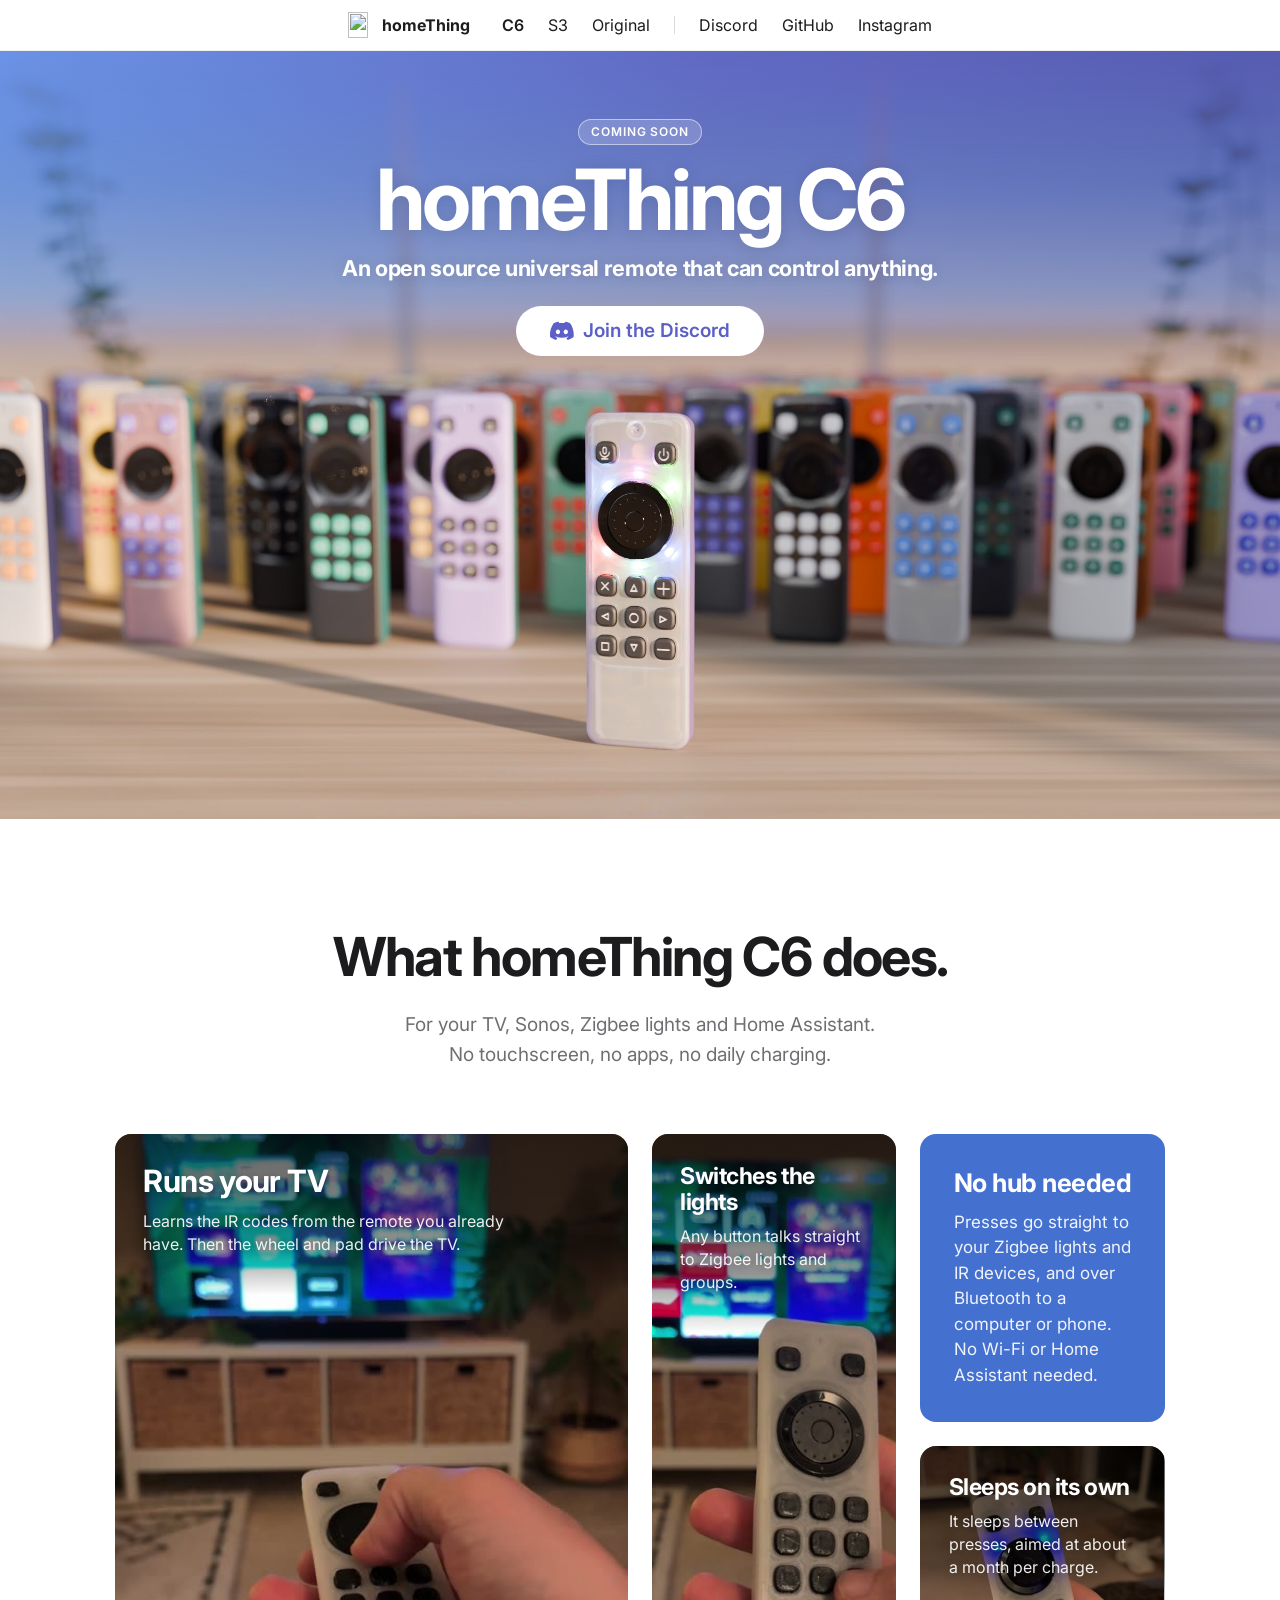
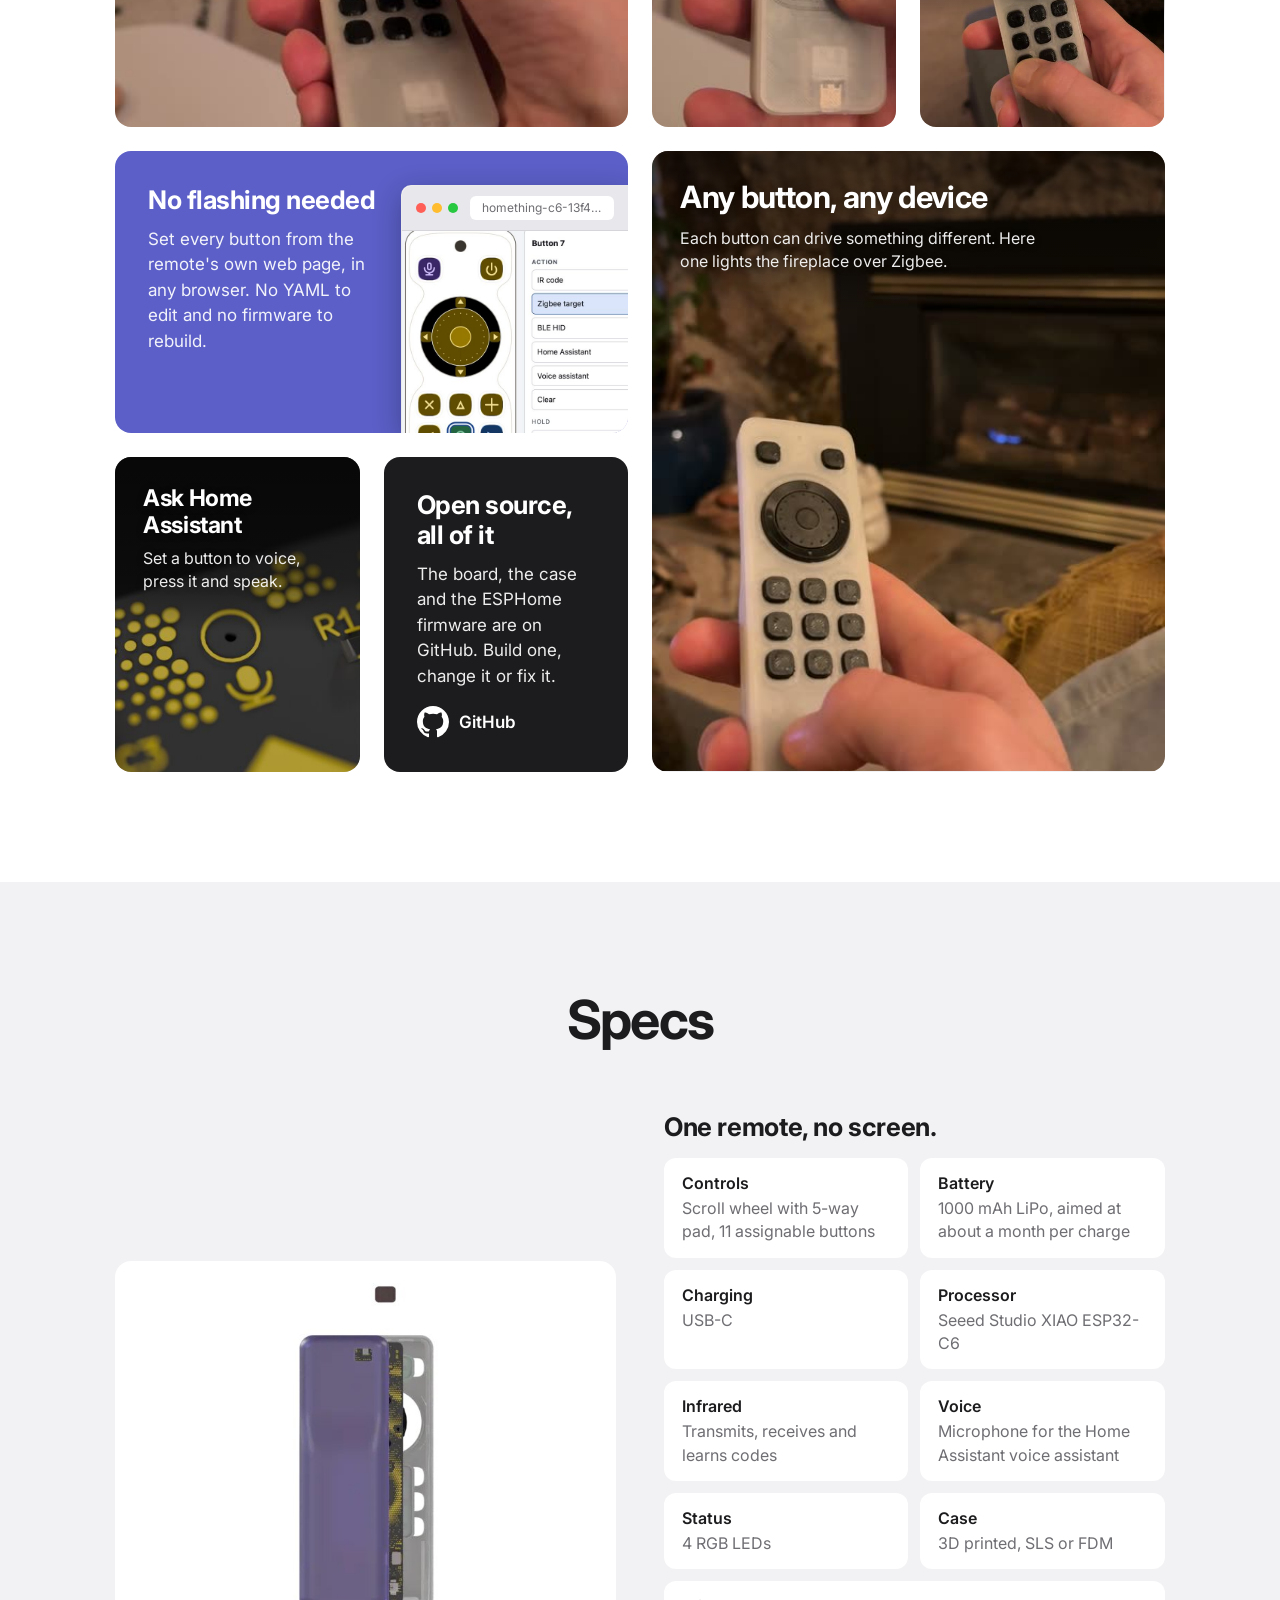
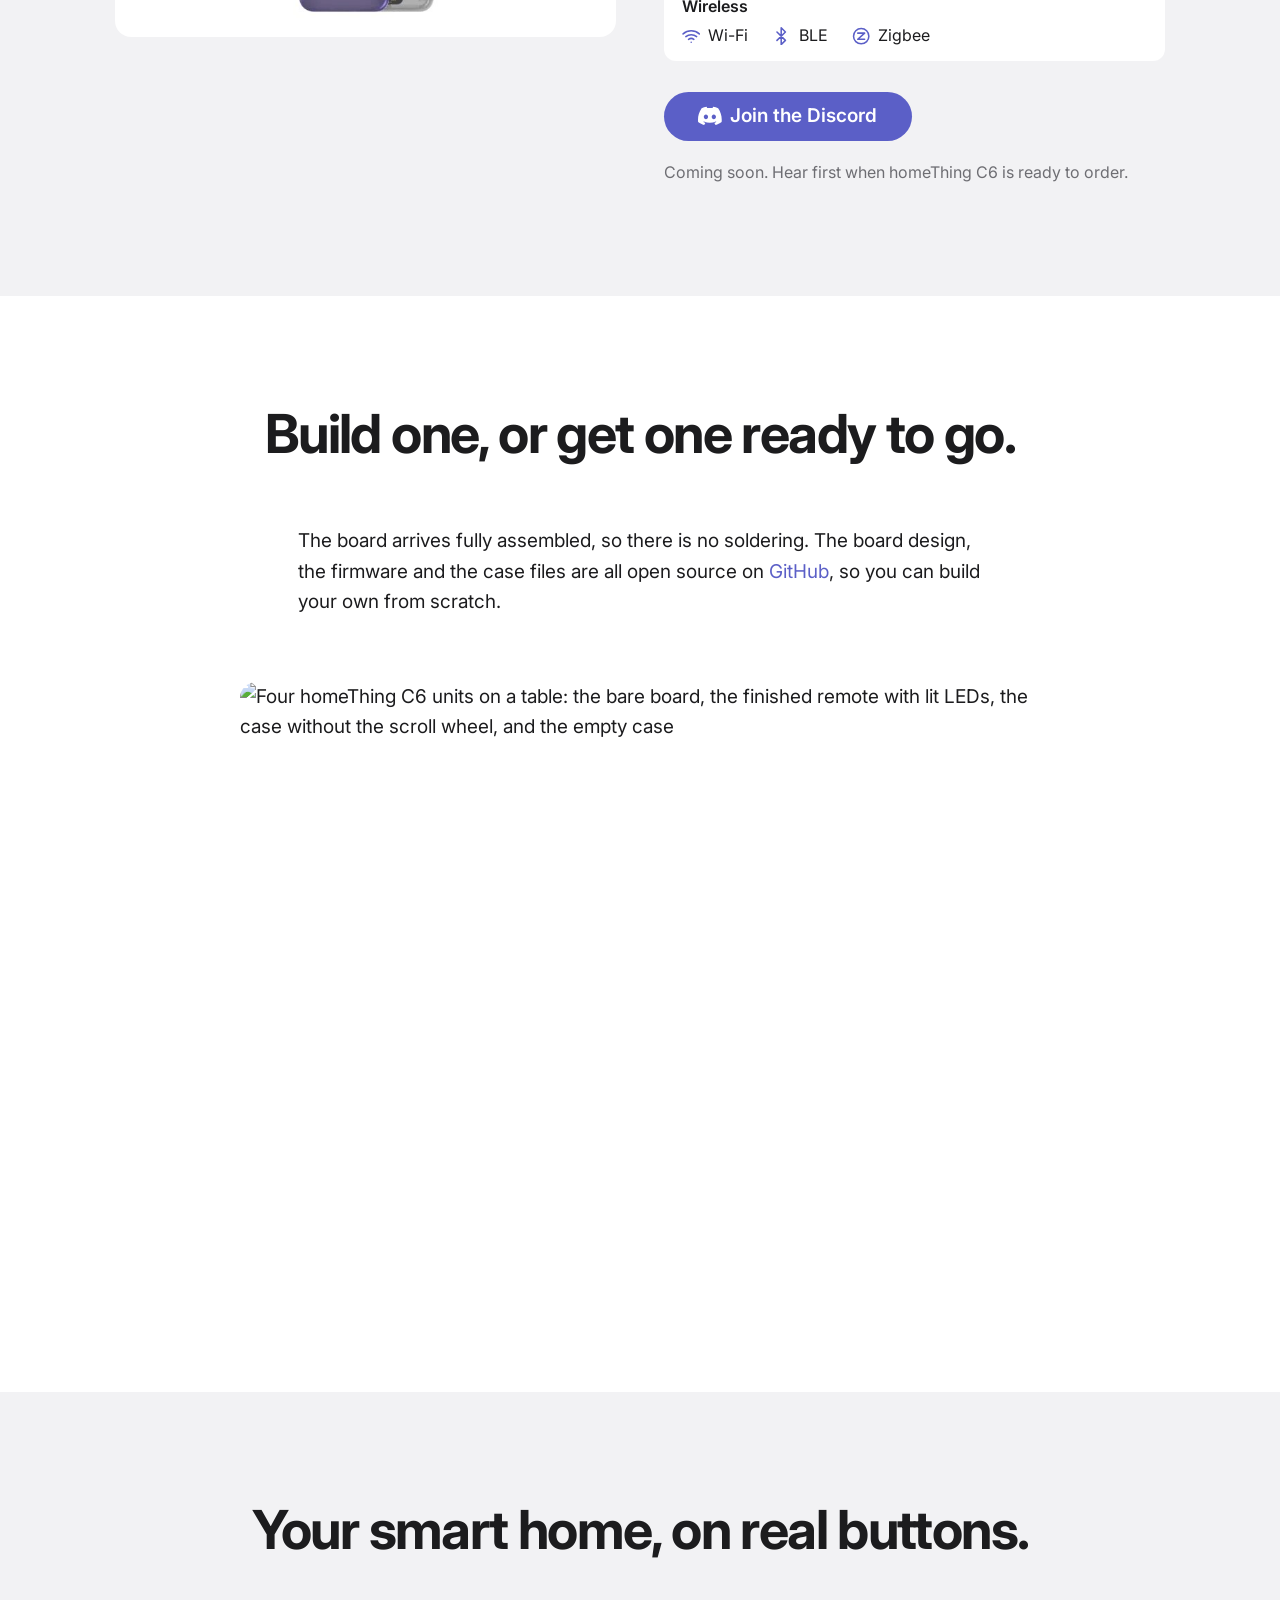
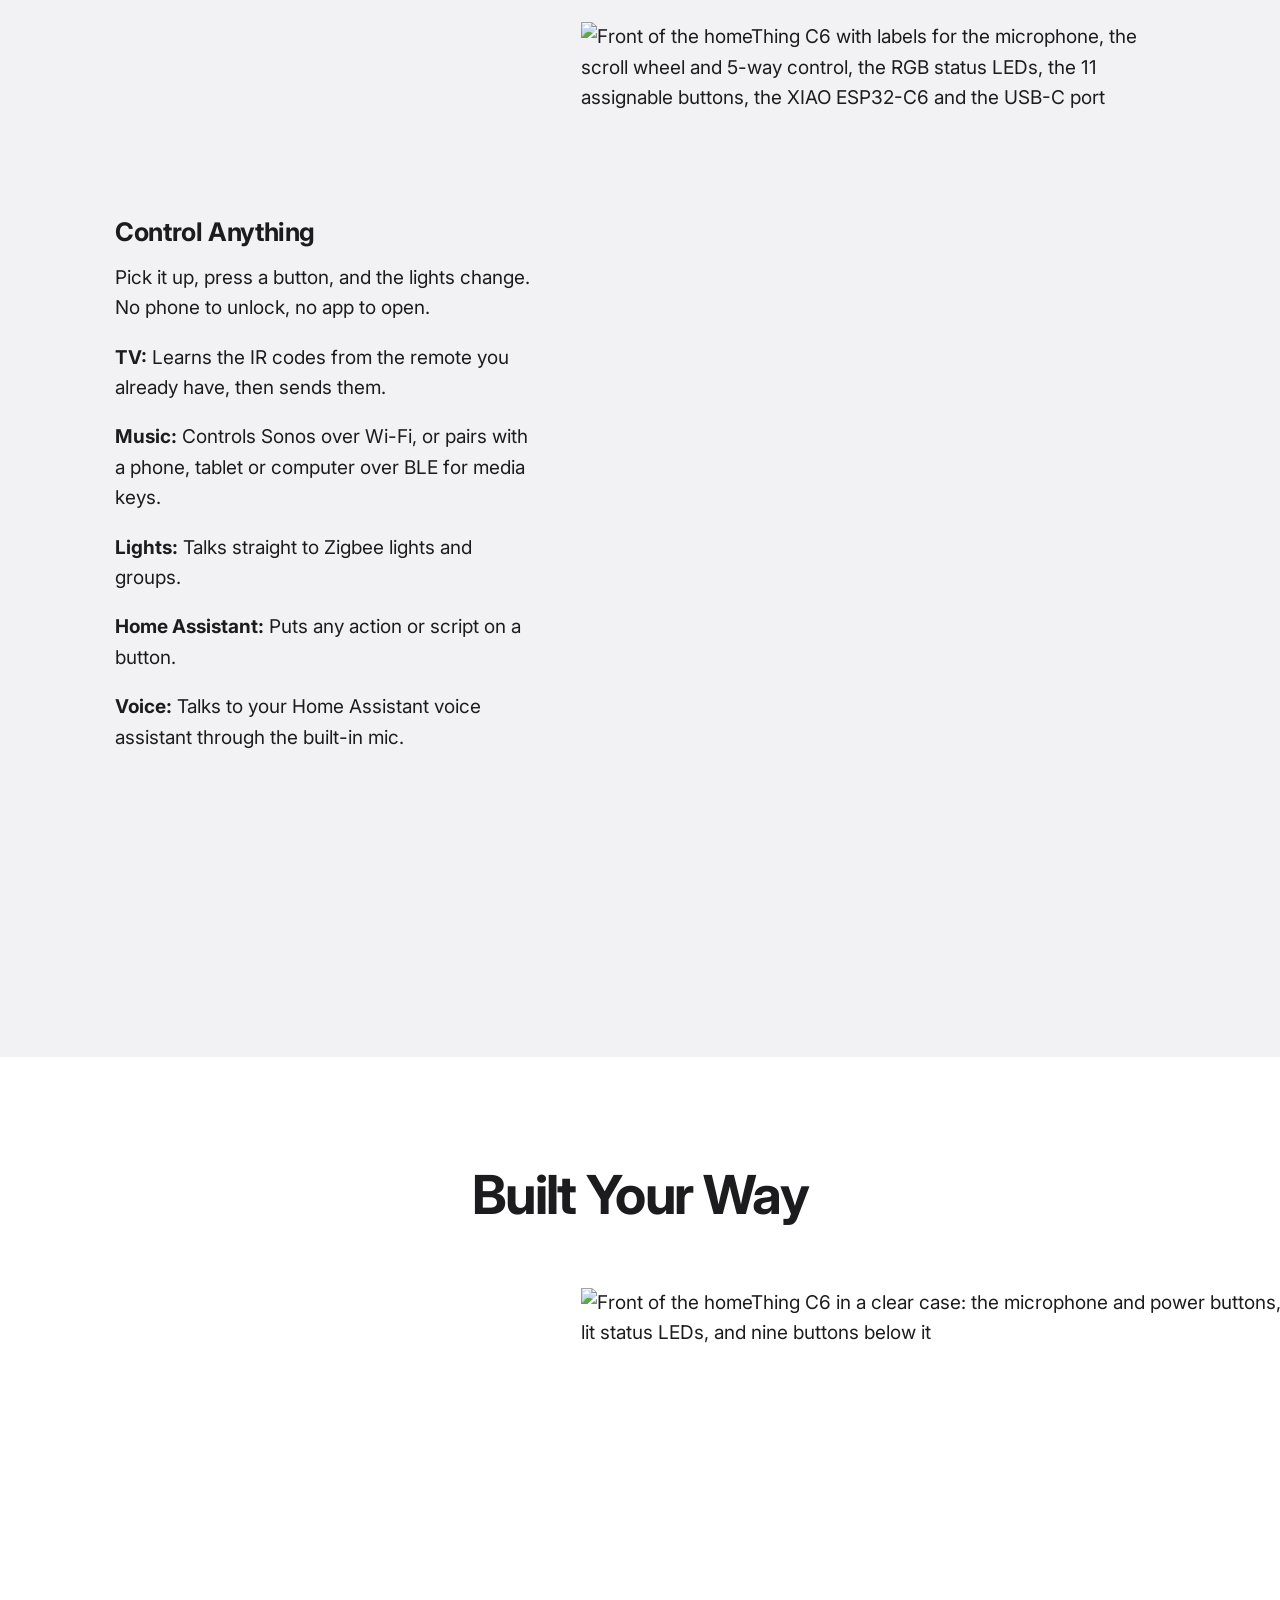
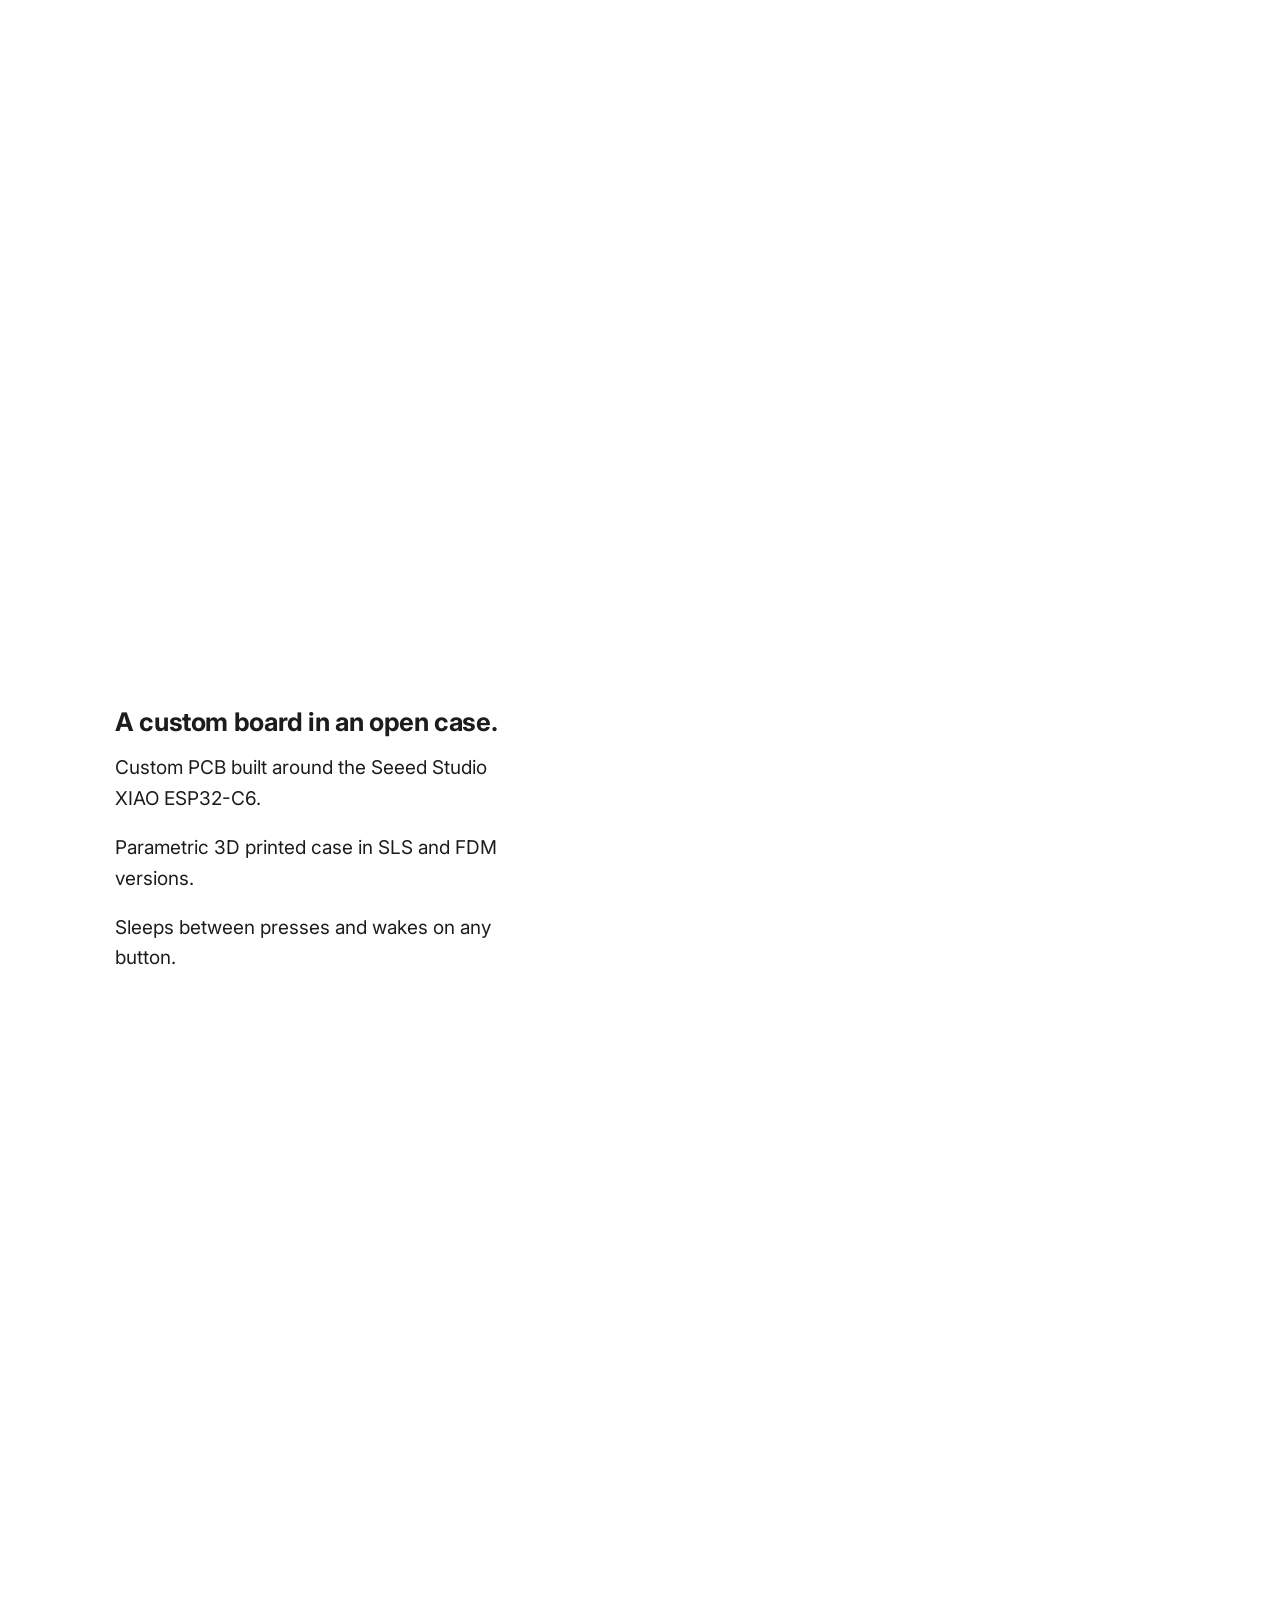
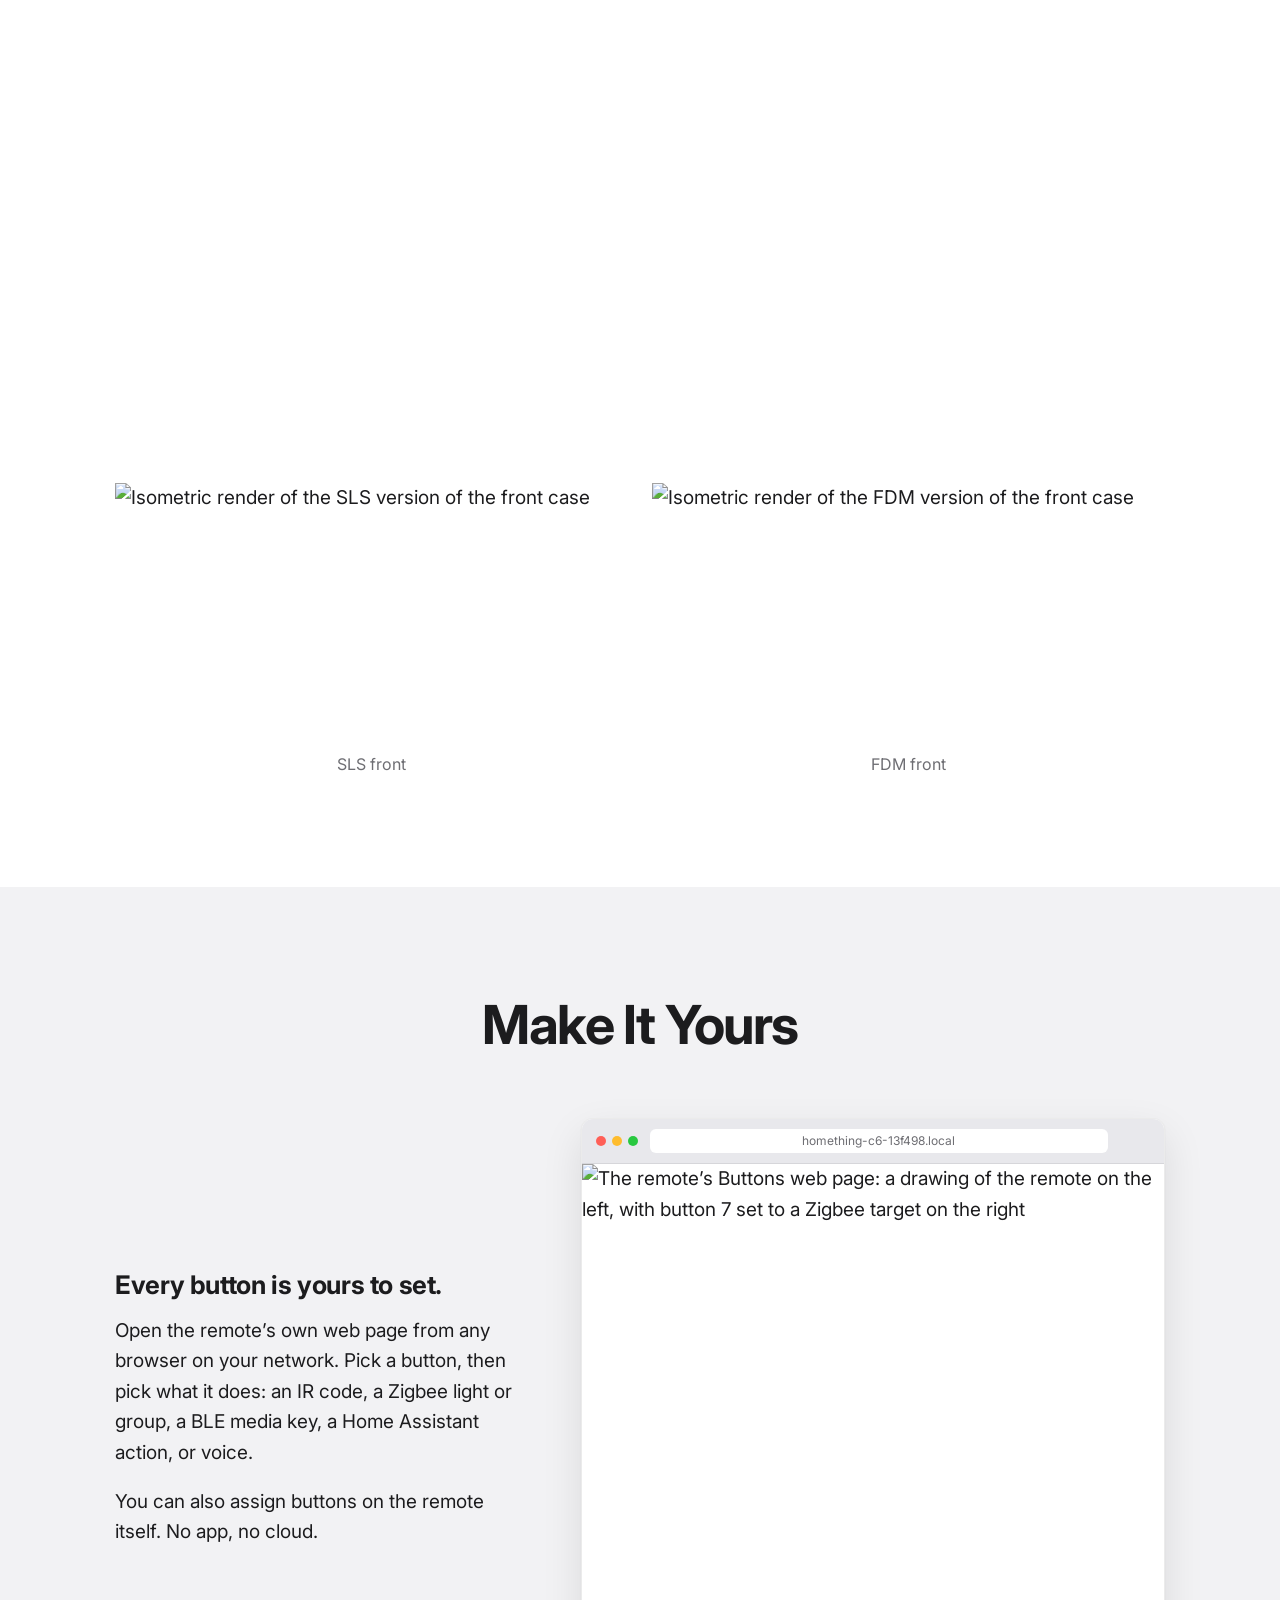
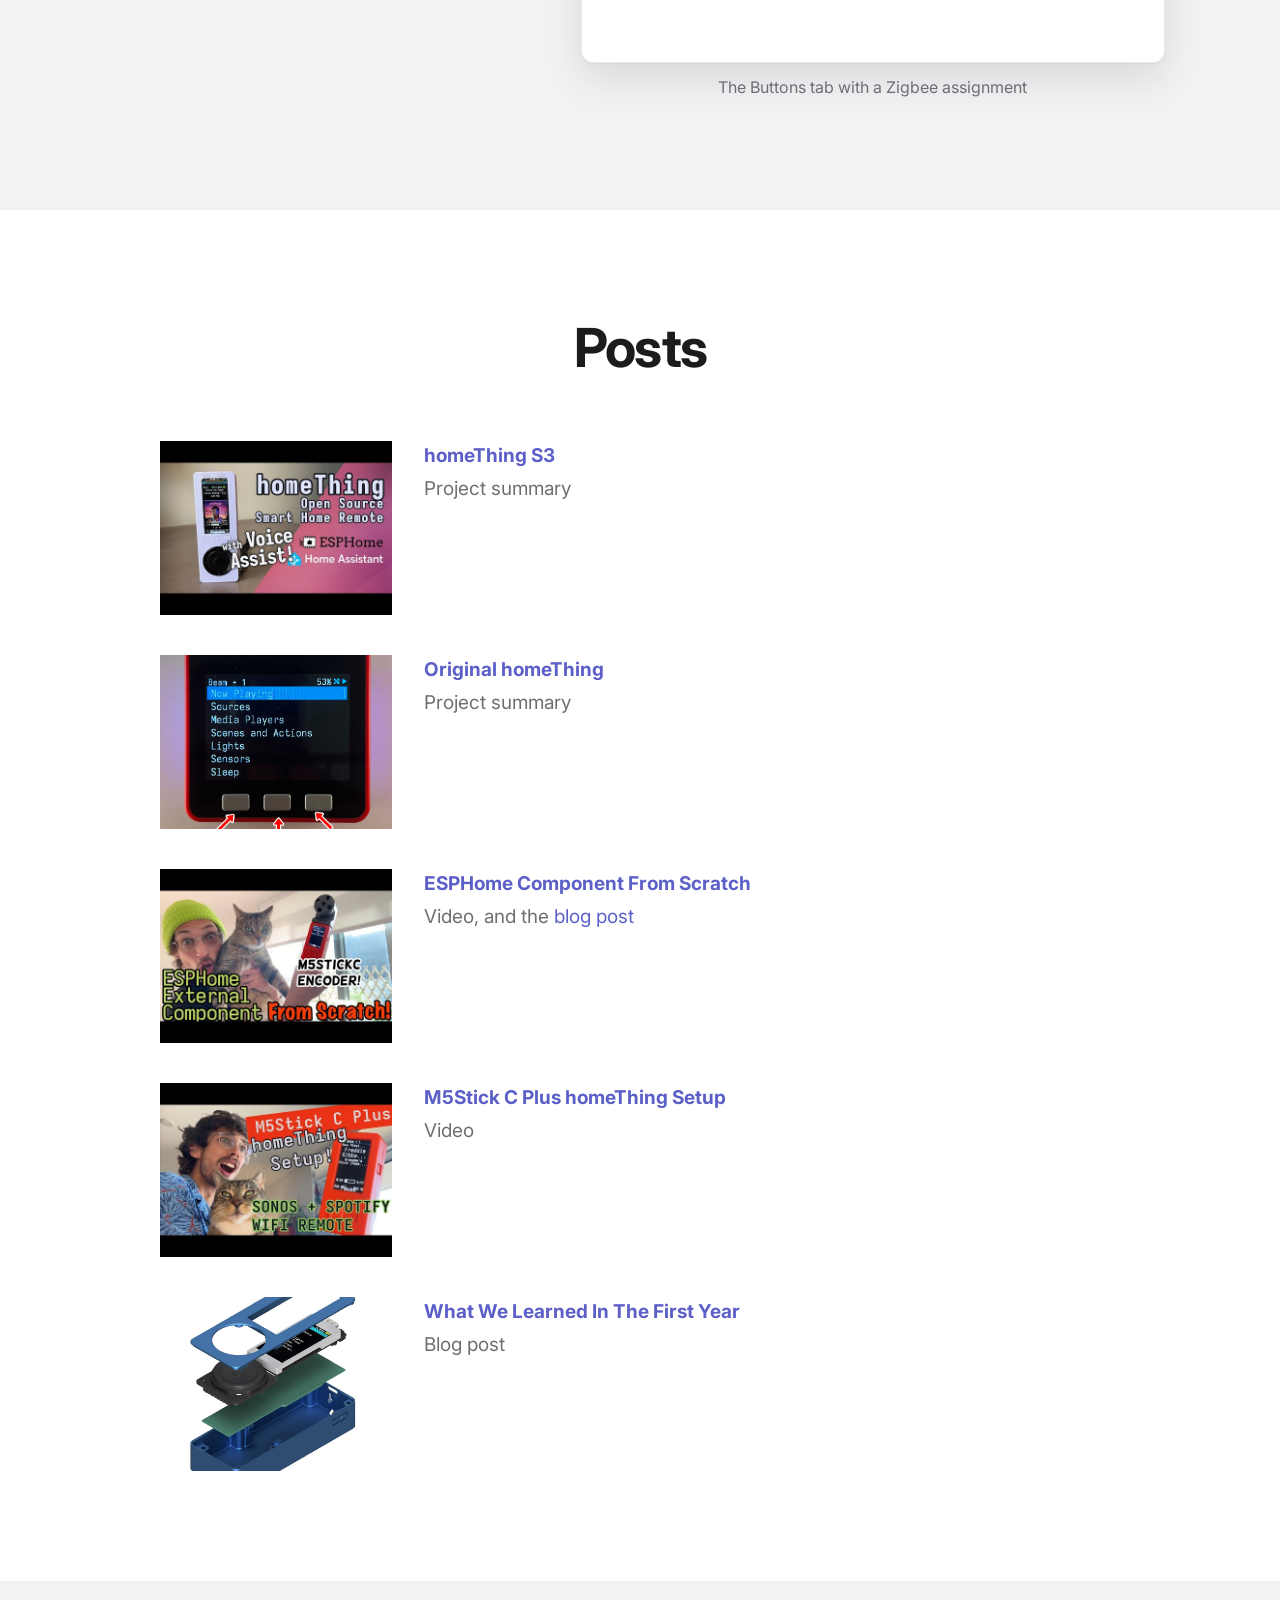
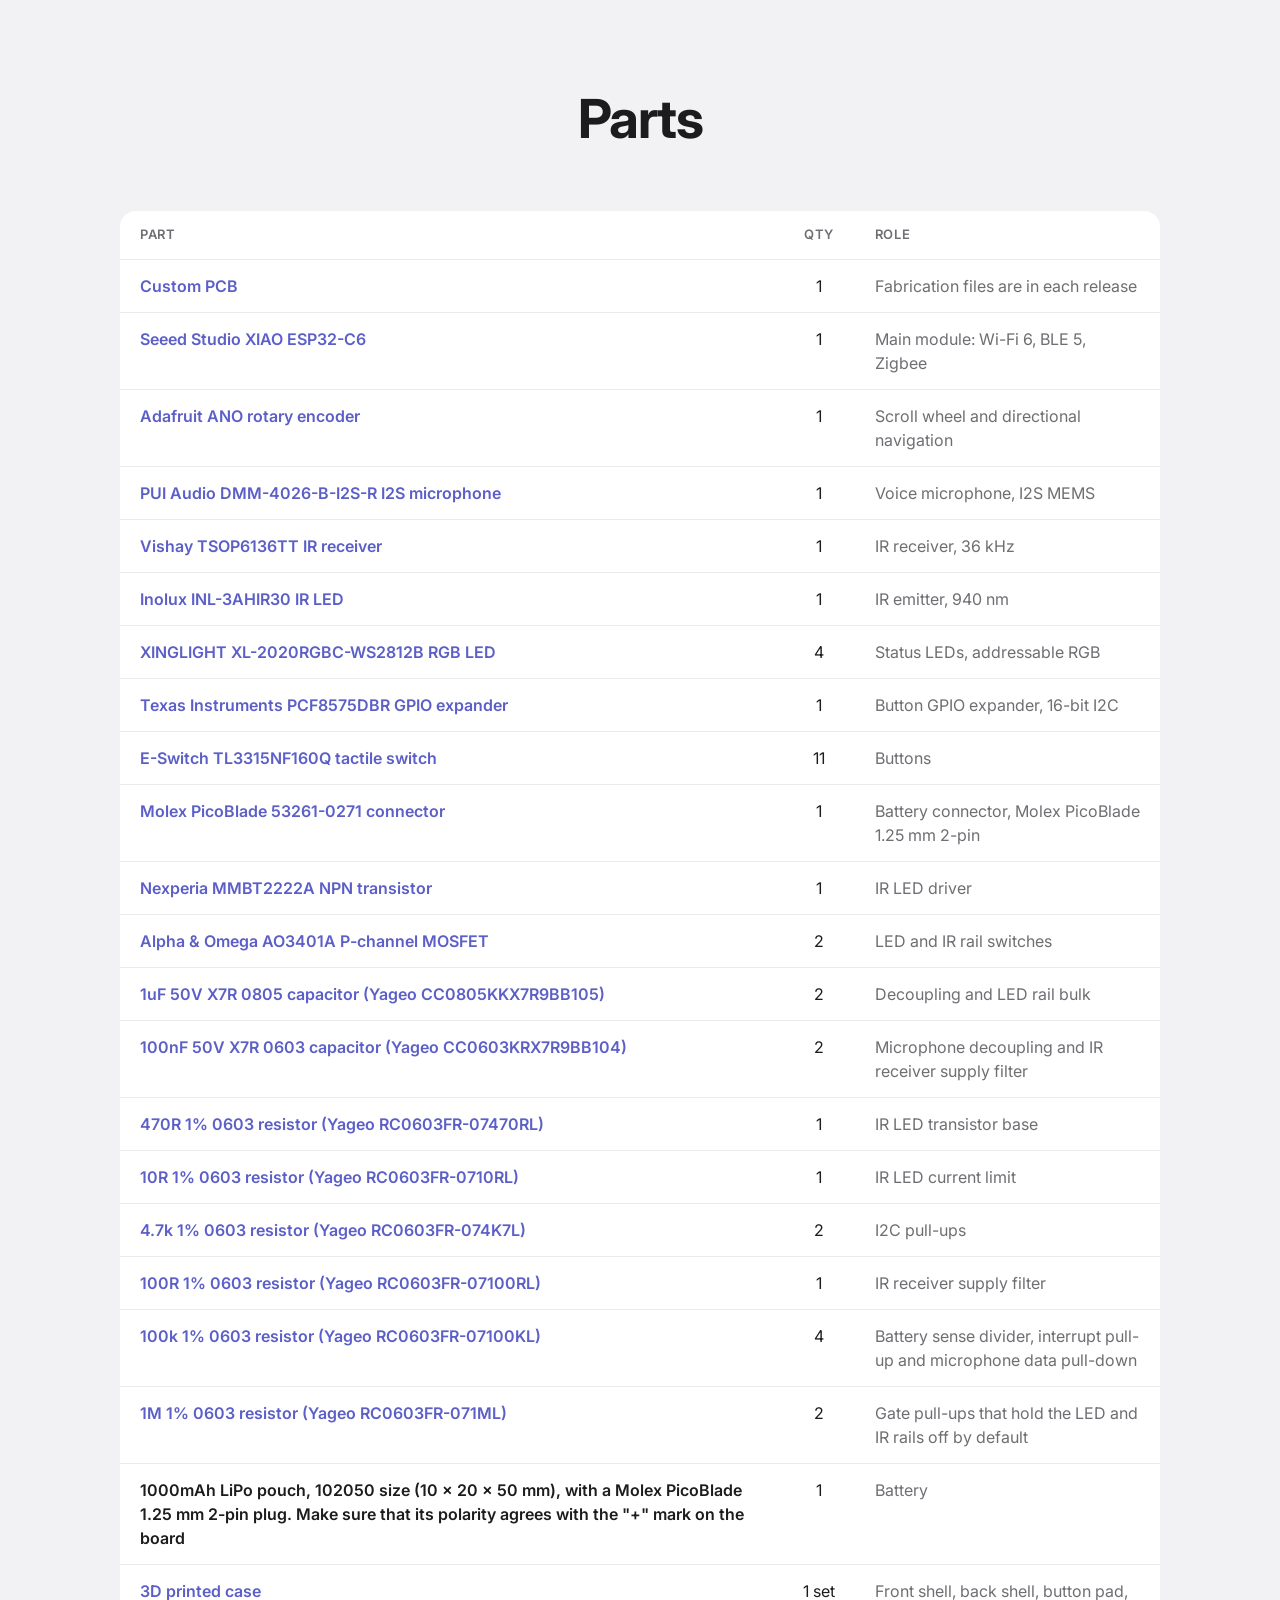
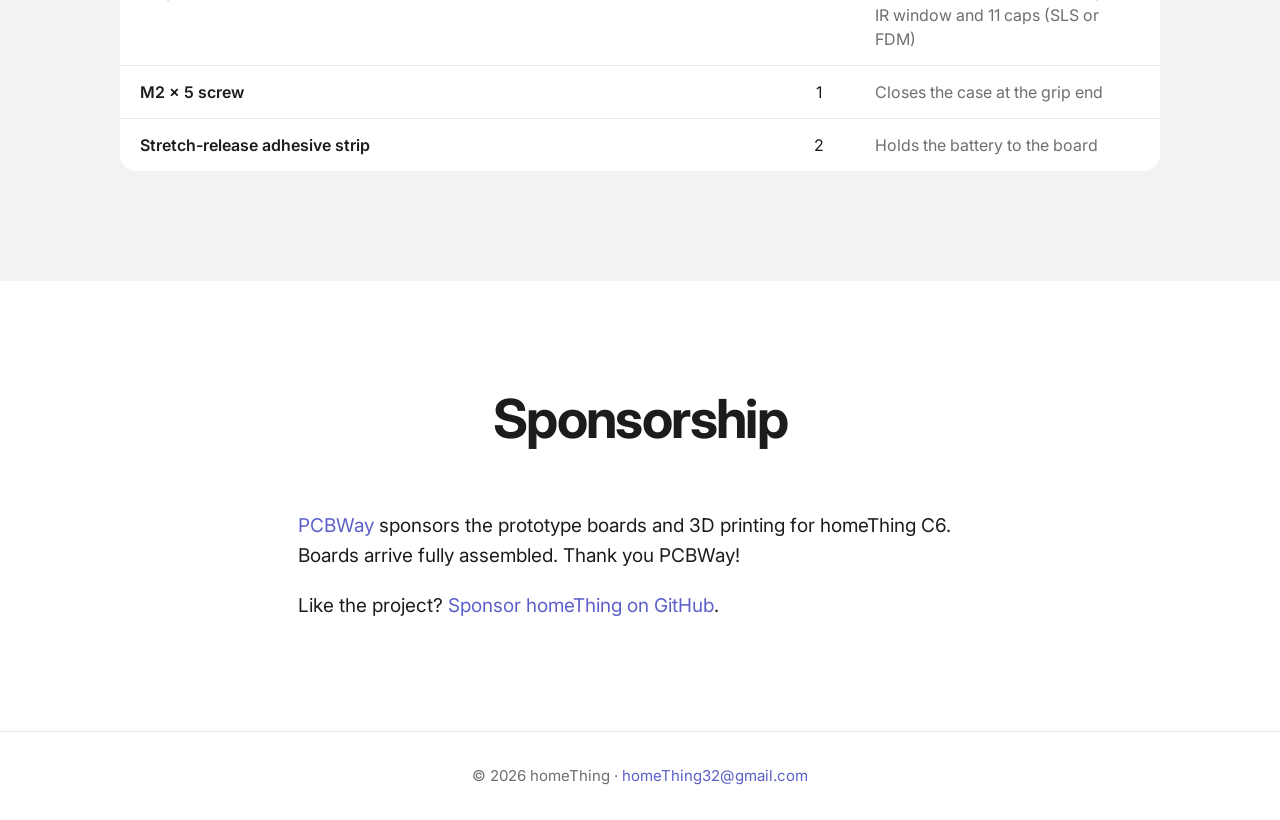
==== site/index.html @ 1f4c4820 "Add ripple silkscreen and refresh PCB renders" ====
<!doctype html>
<html lang="en">
<head>
  <meta charset="utf-8">
  <meta name="viewport" content="width=device-width, initial-scale=1">
  <title>homeThing C6</title>
  <meta name="description" content="An open source universal remote that can control anything. For your TV, Sonos, Zigbee lights and Home Assistant. No touchscreen, no apps, no daily charging.">
  <meta property="og:type" content="website">
  <meta property="og:title" content="homeThing C6">
  <meta property="og:description" content="An open source universal remote that can control anything. For your TV, Sonos, Zigbee lights and Home Assistant.">
  <meta property="og:site_name" content="homeThing">
  <meta property="og:url" content="https://landonr.github.io/homething-c6/">
  <meta property="og:image" content="https://landonr.github.io/homething-c6/assets/c6/hero.jpg">
  <meta property="og:image:width" content="2880">
  <meta property="og:image:height" content="1440">
  <meta property="og:image:alt" content="A white homeThing C6 remote with its status LEDs glowing around the dial, standing upright on an oak table, with rows of remotes in other colours blurred behind it and a bay window over the prairie under a clear evening sky">
  <meta name="twitter:card" content="summary_large_image">
  <link rel="icon" href="assets/homeThingLogo.svg" type="image/svg+xml">
  <link rel="preconnect" href="https://fonts.googleapis.com">
  <link rel="preconnect" href="https://fonts.gstatic.com" crossorigin>
  <link rel="stylesheet" href="https://fonts.googleapis.com/css2?family=Inter:wght@400;600;700&display=swap">
  <link rel="stylesheet" href="style.css">
</head>
<body>
  <header class="nav">
    <nav class="nav-inner" aria-label="Main">
      <a class="brand" href="index.html"><img src="assets/homeThingLogo.svg" alt="" width="26" height="26">homeThing</a>
      <a href="index.html" aria-current="page">C6</a>
      <a href="s3.html">S3</a>
      <a href="original.html">Original</a>
      <span class="nav-divider" aria-hidden="true"></span>
      <a href="https://discord.gg/BX6ZtGKHTy" target="_blank" rel="noopener">Discord</a>
      <a href="https://github.com/landonr/homething-c6" target="_blank" rel="noopener">GitHub</a>
      <a href="https://www.instagram.com/homething.io/" target="_blank" rel="noopener">Instagram</a>
    </nav>
  </header>

  <main>
    <section class="hero hero-cover">
      <img class="hero-photo" src="assets/c6/hero.jpg" width="2880" height="1440" alt="A white homeThing C6 remote with its status LEDs glowing around the dial, standing upright on an oak table, with rows of remotes in other colours blurred behind it and a bay window over the prairie under a clear evening sky">
      <div class="hero-text">
        <p class="status-pill">Coming soon</p>
        <h1>homeThing C6</h1>
        <p class="subhead">An open source universal remote that can control anything.</p>
        <p><a class="cta" href="https://discord.gg/BX6ZtGKHTy" target="_blank" rel="noopener"><svg class="cta-icon" viewBox="0 0 24 24" aria-hidden="true"><path d="M20.317 4.3698a19.7913 19.7913 0 00-4.8851-1.5152.0741.0741 0 00-.0785.0371c-.211.3753-.4447.8648-.6083 1.2495-1.8447-.2762-3.68-.2762-5.4868 0-.1636-.3933-.4058-.8742-.6177-1.2495a.077.077 0 00-.0785-.037 19.7363 19.7363 0 00-4.8852 1.515.0699.0699 0 00-.0321.0277C.5334 9.0458-.319 13.5799.0992 18.0578a.0824.0824 0 00.0312.0561c2.0528 1.5076 4.0413 2.4228 5.9929 3.0294a.0777.0777 0 00.0842-.0276c.4616-.6304.8731-1.2952 1.226-1.9942a.076.076 0 00-.0416-.1057c-.6528-.2476-1.2743-.5495-1.8722-.8923a.077.077 0 01-.0076-.1277c.1258-.0943.2517-.1923.3718-.2914a.0743.0743 0 01.0776-.0105c3.9278 1.7933 8.18 1.7933 12.0614 0a.0739.0739 0 01.0785.0095c.1202.099.246.1981.3728.2924a.077.077 0 01-.0066.1276 12.2986 12.2986 0 01-1.873.8914.0766.0766 0 00-.0407.1067c.3604.698.7719 1.3628 1.225 1.9932a.076.076 0 00.0842.0286c1.961-.6067 3.9495-1.5219 6.0023-3.0294a.077.077 0 00.0313-.0552c.5004-5.177-.8382-9.6739-3.5485-13.6604a.061.061 0 00-.0312-.0286zM8.02 15.3312c-1.1825 0-2.1569-1.0857-2.1569-2.419 0-1.3332.9555-2.4189 2.157-2.4189 1.2108 0 2.1757 1.0952 2.1568 2.419 0 1.3332-.9555 2.4189-2.1569 2.4189zm7.9748 0c-1.1825 0-2.1569-1.0857-2.1569-2.419 0-1.3332.9554-2.4189 2.1569-2.4189 1.2108 0 2.1757 1.0952 2.1568 2.419 0 1.3332-.946 2.4189-2.1568 2.4189Z"/></svg>Join the Discord</a></p>
      </div>
    </section>

    <section class="band" id="features">
      <div class="inner">
        <h2>What homeThing C6 does.</h2>
        <p class="features-lede">For your TV, Sonos, Zigbee lights and Home Assistant.<br>No touchscreen, no apps, no daily charging.</p>
        <ul class="features">
          <li class="feature big">
            <video src="assets/c6/clip-tv.mp4" poster="assets/c6/clip-tv.jpg" width="480" height="640" muted loop playsinline preload="none" data-autoplay aria-label="A press on the remote turns on the TV"></video>
            <div class="feature-copy">
              <h3>Runs your TV</h3>
              <p>Learns the IR codes from the remote you already have. Then the wheel and pad drive the TV.</p>
            </div>
          </li>
          <li class="feature tall">
            <video src="assets/c6/clip-lights.mp4" poster="assets/c6/clip-lights.jpg" width="480" height="640" muted loop playsinline preload="none" data-autoplay aria-label="A button turns the living room lights off and back on"></video>
            <div class="feature-copy">
              <h3>Switches the lights</h3>
              <p>Any button talks straight to Zigbee lights and groups.</p>
            </div>
          </li>
          <li class="feature-text tile-blue">
            <h3>No hub needed</h3>
            <p>Presses go straight to your Zigbee lights and IR devices, and over Bluetooth to a computer or phone. No Wi-Fi or Home Assistant needed.</p>
          </li>
          <li class="feature">
            <video src="assets/c6/clip-sleep.mp4" poster="assets/c6/clip-sleep.jpg" width="480" height="640" muted loop playsinline preload="none" data-autoplay aria-label="The remote flashes blue as it goes to sleep"></video>
            <div class="feature-copy">
              <h3>Sleeps on its own</h3>
              <p>It sleeps between presses, aimed at about a month per charge.</p>
            </div>
          </li>
          <li class="feature-text feature-web tile-violet">
            <div>
              <h3>No flashing needed</h3>
              <p>Set every button from the remote's own web page, in any browser. No YAML to edit and no firmware to rebuild.</p>
            </div>
            <div class="browser feature-shot">
              <div class="browser-bar" aria-hidden="true">
                <span class="browser-dots"><i></i><i></i><i></i></span>
                <span class="browser-url">homething-c6-13f498.local</span>
              </div>
              <img src="assets/c6/feature-web-page.jpg" width="600" height="680" loading="lazy" alt="The remote's web page: a drawing of the remote, and button 7 set to a Zigbee target">
            </div>
          </li>
          <li class="feature big">
            <video src="assets/c6/clip-fireplace.mp4" poster="assets/c6/clip-fireplace.jpg" width="480" height="640" muted loop playsinline preload="none" data-autoplay aria-label="A button lights the gas fireplace"></video>
            <div class="feature-copy">
              <h3>Any button, any device</h3>
              <p>Each button can drive something different. Here one lights the fireplace over Zigbee.</p>
            </div>
          </li>
          <li class="feature">
            <img src="assets/c6/feature-voice.jpg" width="360" height="480" loading="lazy" alt="Close-up of the front of the homeThing C6 board: the microphone's sound hole, ringed in yellow silkscreen above a mic icon">
            <div class="feature-copy">
              <h3>Ask Home Assistant</h3>
              <p>Set a button to voice, press it and speak.</p>
            </div>
          </li>
          <li class="feature-text feature-gh tile-ink">
            <h3>Open source, all of it</h3>
            <p>The board, the case and the ESPHome firmware are on GitHub. Build one, change it or fix it.</p>
            <a class="gh-link" href="https://github.com/landonr/homething-c6" target="_blank" rel="noopener"><svg viewBox="0 0 16 16" width="32" height="32" aria-hidden="true"><path fill="currentColor" d="M8 0c4.42 0 8 3.58 8 8a8.013 8.013 0 0 1-5.45 7.59c-.4.08-.55-.17-.55-.38 0-.27.01-1.13.01-2.2 0-.75-.25-1.23-.54-1.48 1.78-.2 3.65-.88 3.65-3.95 0-.88-.31-1.59-.82-2.15.08-.2.36-1.02-.08-2.12 0 0-.67-.22-2.2.82-.64-.18-1.32-.27-2-.27-.68 0-1.36.09-2 .27-1.53-1.03-2.2-.82-2.2-.82-.44 1.1-.16 1.92-.08 2.12-.51.56-.82 1.28-.82 2.15 0 3.06 1.86 3.75 3.64 3.95-.23.2-.44.55-.51 1.07-.46.21-1.61.55-2.33-.66-.15-.24-.6-.83-1.23-.82-.67.01-.27.38.01.53.34.19.73.9.82 1.13.16.45.68 1.31 2.69.94 0 .67.01 1.3.01 1.49 0 .21-.15.45-.55.38A7.995 7.995 0 0 1 0 8c0-4.42 3.58-8 8-8Z"/></svg>GitHub</a>
          </li>
        </ul>
      </div>
    </section>

    <section class="band grey" id="specs">
      <div class="inner">
        <h2>Specs</h2>
        <div class="row even image-left">
          <div class="text">
            <h3 class="subhead">One remote, no screen.</h3>
            <ul class="specs">
              <li><strong>Controls</strong> Scroll wheel with 5-way pad, 11 assignable buttons</li>
              <li><strong>Battery</strong> 1000 mAh LiPo, aimed at about a month per charge</li>
              <li><strong>Charging</strong> USB-C</li>
              <li><strong>Processor</strong> Seeed Studio XIAO ESP32-C6</li>
              <li><strong>Infrared</strong> Transmits, receives and learns codes</li>
              <li><strong>Voice</strong> Microphone for the Home Assistant voice assistant</li>
              <li><strong>Status</strong> 4 RGB LEDs</li>
              <li><strong>Case</strong> 3D printed, SLS or FDM</li>
              <li><strong>Wireless</strong>
                <span class="radios">
                  <span><svg class="icon" viewBox="0 0 24 24" aria-hidden="true"><path d="M5 12.55a11 11 0 0 1 14.08 0"/><path d="M1.42 9a16 16 0 0 1 21.16 0"/><path d="M8.53 16.11a6 6 0 0 1 6.95 0"/><path d="M12 20h.01"/></svg>Wi-Fi</span>
                  <span><svg class="icon" viewBox="0 0 24 24" aria-hidden="true"><path d="M6.5 6.5l11 11L12 23V1l5.5 5.5-11 11"/></svg>BLE</span>
                  <span><svg class="icon" viewBox="0 0 24 24" aria-hidden="true"><circle cx="12" cy="12" r="10"/><path d="M7.5 8h9l-9 8h9"/></svg>Zigbee</span>
                </span>
              </li>
            </ul>
            <p><a class="cta" href="https://discord.gg/BX6ZtGKHTy" target="_blank" rel="noopener"><svg class="cta-icon" viewBox="0 0 24 24" aria-hidden="true"><path d="M20.317 4.3698a19.7913 19.7913 0 00-4.8851-1.5152.0741.0741 0 00-.0785.0371c-.211.3753-.4447.8648-.6083 1.2495-1.8447-.2762-3.68-.2762-5.4868 0-.1636-.3933-.4058-.8742-.6177-1.2495a.077.077 0 00-.0785-.037 19.7363 19.7363 0 00-4.8852 1.515.0699.0699 0 00-.0321.0277C.5334 9.0458-.319 13.5799.0992 18.0578a.0824.0824 0 00.0312.0561c2.0528 1.5076 4.0413 2.4228 5.9929 3.0294a.0777.0777 0 00.0842-.0276c.4616-.6304.8731-1.2952 1.226-1.9942a.076.076 0 00-.0416-.1057c-.6528-.2476-1.2743-.5495-1.8722-.8923a.077.077 0 01-.0076-.1277c.1258-.0943.2517-.1923.3718-.2914a.0743.0743 0 01.0776-.0105c3.9278 1.7933 8.18 1.7933 12.0614 0a.0739.0739 0 01.0785.0095c.1202.099.246.1981.3728.2924a.077.077 0 01-.0066.1276 12.2986 12.2986 0 01-1.873.8914.0766.0766 0 00-.0407.1067c.3604.698.7719 1.3628 1.225 1.9932a.076.076 0 00.0842.0286c1.961-.6067 3.9495-1.5219 6.0023-3.0294a.077.077 0 00.0313-.0552c.5004-5.177-.8382-9.6739-3.5485-13.6604a.061.061 0 00-.0312-.0286zM8.02 15.3312c-1.1825 0-2.1569-1.0857-2.1569-2.419 0-1.3332.9555-2.4189 2.157-2.4189 1.2108 0 2.1757 1.0952 2.1568 2.419 0 1.3332-.9555 2.4189-2.1569 2.4189zm7.9748 0c-1.1825 0-2.1569-1.0857-2.1569-2.419 0-1.3332.9554-2.4189 2.1569-2.4189 1.2108 0 2.1757 1.0952 2.1568 2.419 0 1.3332-.946 2.4189-2.1568 2.4189Z"/></svg>Join the Discord</a></p>
            <p class="caption">Coming soon. Hear first when homeThing C6 is ready to order.</p>
          </div>
          <div class="media">
            <video src="assets/c6/explode.mp4" poster="assets/c6/explode.jpg" width="960" height="720" muted loop playsinline preload="none" data-autoplay aria-label="The case, the button pad and the board parts come apart, the exploded remote turns once, and the parts go back together"></video>
          </div>
        </div>
      </div>
    </section>

    <section class="band">
      <div class="inner">
        <h2>Build one, or get one ready to go.</h2>
        <div class="narrow">
          <p>The board arrives fully assembled, so there is no soldering. The board design, the firmware and the case files are all open source on <a href="https://github.com/landonr/homething-c6" target="_blank" rel="noopener">GitHub</a>, so you can build your own from scratch.</p>
        </div>
        <img class="build-stages" src="assets/remote-build-stages.jpg" width="1600" height="1201" loading="lazy" alt="Four homeThing C6 units on a table: the bare board, the finished remote with lit LEDs, the case without the scroll wheel, and the empty case">
      </div>
    </section>

    <section class="band grey">
      <div class="inner">
        <h2>Your smart home, on real buttons.</h2>
        <div class="row">
          <div class="text">
            <h3 class="subhead">Control Anything</h3>
            <p>Pick it up, press a button, and the lights change. No phone to unlock, no app to open.</p>
            <p><strong>TV:</strong> Learns the IR codes from the remote you already have, then sends them.</p>
            <p><strong>Music:</strong> Controls Sonos over Wi-Fi, or pairs with a phone, tablet or computer over BLE for media keys.</p>
            <p><strong>Lights:</strong> Talks straight to Zigbee lights and groups.</p>
            <p><strong>Home Assistant:</strong> Puts any action or script on a button.</p>
            <p><strong>Voice:</strong> Talks to your Home Assistant voice assistant through the built-in mic.</p>
          </div>
          <div class="media">
            <img class="tall" src="assets/remote-controls-annotated.svg" width="1840" height="2912" loading="lazy" alt="Front of the homeThing C6 with labels for the microphone, the scroll wheel and 5-way control, the RGB status LEDs, the 11 assignable buttons, the XIAO ESP32-C6 and the USB-C port">
          </div>
        </div>
      </div>
    </section>

    <section class="band">
      <div class="inner">
        <h2>Built Your Way</h2>
        <div class="row">
          <div class="text">
            <h3 class="subhead">A custom board in an open case.</h3>
            <p>Custom PCB built around the Seeed Studio XIAO ESP32-C6.</p>
            <p>Parametric 3D printed case in SLS and FDM versions.</p>
            <p>Sleeps between presses and wakes on any button.</p>
          </div>
          <div class="media pair">
            <img src="assets/case-annotated-front.png" width="900" height="2306" loading="lazy" alt="Front of the homeThing C6 in a clear case: the microphone and power buttons, the scroll wheel with lit status LEDs, and nine buttons below it">
            <img src="assets/case-annotated-back.png" width="900" height="2306" loading="lazy" alt="Back of the homeThing C6 in a clear purple case">
          </div>
        </div>
        <div class="pair below stack-small">
          <figure>
            <img src="assets/case-front-iso-sls.png" width="1200" height="600" loading="lazy" alt="Isometric render of the SLS version of the front case">
            <figcaption class="caption">SLS front</figcaption>
          </figure>
          <figure>
            <img src="assets/case-front-iso-fdm.png" width="1200" height="600" loading="lazy" alt="Isometric render of the FDM version of the front case">
            <figcaption class="caption">FDM front</figcaption>
          </figure>
        </div>
      </div>
    </section>

    <section class="band grey">
      <div class="inner">
        <h2>Make It Yours</h2>
        <div class="row">
          <div class="text">
            <h3 class="subhead">Every button is yours to set.</h3>
            <p>Open the remote’s own web page from any browser on your network. Pick a button, then pick what it does: an IR code, a Zigbee light or group, a BLE media key, a Home Assistant action, or voice.</p>
            <p>You can also assign buttons on the remote itself. No app, no cloud.</p>
          </div>
          <figure class="media">
            <div class="browser">
              <div class="browser-bar" aria-hidden="true">
                <span class="browser-dots"><i></i><i></i><i></i></span>
                <span class="browser-url">homething-c6-13f498.local</span>
              </div>
              <img src="assets/buttons-page-assign.png" width="2200" height="1878" loading="lazy" alt="The remote’s Buttons web page: a drawing of the remote on the left, with button 7 set to a Zigbee target on the right">
            </div>
            <figcaption class="caption">The Buttons tab with a Zigbee assignment</figcaption>
          </figure>
        </div>
      </div>
    </section>

    <section class="band" id="posts">
      <div class="inner">
        <h2>Posts</h2>
        <ul class="posts">
          <li class="post">
            <a href="s3.html"><img src="assets/legacy/s3-video.jpg" width="480" height="360" loading="lazy" alt="Video thumbnail: the homeThing S3 remote with its screen showing the song that plays"></a>
            <div>
              <a class="post-title" href="s3.html">homeThing S3</a>
              <p>Project summary</p>
            </div>
          </li>
          <li class="post">
            <a href="original.html"><img src="assets/legacy/orig-m5stackfire.jpg" width="1330" height="1330" loading="lazy" alt="The original homeThing menu on an M5Stack Fire, with the Back, Select and Next buttons labelled"></a>
            <div>
              <a class="post-title" href="original.html">Original homeThing</a>
              <p>Project summary</p>
            </div>
          </li>
          <li class="post">
            <a href="https://www.youtube.com/watch?v=fqayrwJGlJA" target="_blank" rel="noopener"><img src="assets/legacy/post-esphome-component.jpg" width="480" height="360" loading="lazy" alt="Video thumbnail for ESPHome Component From Scratch"></a>
            <div>
              <a class="post-title" href="https://www.youtube.com/watch?v=fqayrwJGlJA" target="_blank" rel="noopener">ESPHome Component From Scratch</a>
              <p>Video, and the <a href="esphome-component-from-scratch.html">blog post</a></p>
            </div>
          </li>
          <li class="post">
            <a href="https://www.youtube.com/watch?v=LEmA9E3Gzkk" target="_blank" rel="noopener"><img src="assets/legacy/post-m5stick-setup.jpg" width="480" height="360" loading="lazy" alt="Video thumbnail for M5Stick C Plus homeThing Setup"></a>
            <div>
              <a class="post-title" href="https://www.youtube.com/watch?v=LEmA9E3Gzkk" target="_blank" rel="noopener">M5Stick C Plus homeThing Setup</a>
              <p>Video</p>
            </div>
          </li>
          <li class="post">
            <a href="first-year.html"><img src="assets/legacy/post-first-year.jpg" width="886" height="886" loading="lazy" alt="Cover image for What We Learned In The First Year"></a>
            <div>
              <a class="post-title" href="first-year.html">What We Learned In The First Year</a>
              <p>Blog post</p>
            </div>
          </li>
        </ul>
      </div>
    </section>

    <section class="band grey" id="parts">
      <div class="inner">
        <h2>Parts</h2>
        <div class="parts">
          <table>
            <thead>
              <tr><th scope="col">Part</th><th scope="col">Qty</th><th scope="col">Role</th></tr>
            </thead>
            <tbody>
              <tr><td><a href="https://github.com/landonr/homething-c6/releases" target="_blank" rel="noopener">Custom PCB</a></td><td>1</td><td>Fabrication files are in each release</td></tr>
              <tr><td><a href="https://www.digikey.com/en/products/detail/seeed-technology-co-ltd/113991254/24613066" target="_blank" rel="noopener">Seeed Studio XIAO ESP32-C6</a></td><td>1</td><td>Main module: Wi-Fi 6, BLE 5, Zigbee</td></tr>
              <tr><td><a href="https://www.digikey.com/en/products/detail/adafruit-industries-llc/5001/15277532" target="_blank" rel="noopener">Adafruit ANO rotary encoder</a></td><td>1</td><td>Scroll wheel and directional navigation</td></tr>
              <tr><td><a href="https://www.digikey.com/en/products/detail/pui-audio-inc/DMM-4026-B-I2S-R/11587483" target="_blank" rel="noopener">PUI Audio DMM-4026-B-I2S-R I2S microphone</a></td><td>1</td><td>Voice microphone, I2S MEMS</td></tr>
              <tr><td><a href="https://www.digikey.com/en/products/detail/vishay-semiconductor-opto-division/TSOP6136TT/4075852" target="_blank" rel="noopener">Vishay TSOP6136TT IR receiver</a></td><td>1</td><td>IR receiver, 36 kHz</td></tr>
              <tr><td><a href="https://www.digikey.com/en/products/detail/inolux/INL-3AHIR30/10384806" target="_blank" rel="noopener">Inolux INL-3AHIR30 IR LED</a></td><td>1</td><td>IR emitter, 940 nm</td></tr>
              <tr><td><a href="https://www.digikey.com/en/products/detail/xinglight/XL-2020RGBC-WS2812B/25672933" target="_blank" rel="noopener">XINGLIGHT XL-2020RGBC-WS2812B RGB LED</a></td><td>4</td><td>Status LEDs, addressable RGB</td></tr>
              <tr><td><a href="https://www.digikey.com/en/products/detail/texas-instruments/PCF8575DBR/754551" target="_blank" rel="noopener">Texas Instruments PCF8575DBR GPIO expander</a></td><td>1</td><td>Button GPIO expander, 16-bit I2C</td></tr>
              <tr><td><a href="https://www.digikey.com/en/products/detail/e-switch/TL3315NF160Q/1870395" target="_blank" rel="noopener">E-Switch TL3315NF160Q tactile switch</a></td><td>11</td><td>Buttons</td></tr>
              <tr><td><a href="https://www.digikey.com/en/products/detail/molex/0532610271/699107" target="_blank" rel="noopener">Molex PicoBlade 53261-0271 connector</a></td><td>1</td><td>Battery connector, Molex PicoBlade 1.25 mm 2-pin</td></tr>
              <tr><td><a href="https://www.digikey.com/en/products/detail/nexperia-usa-inc/MMBT2222A-215/1156598" target="_blank" rel="noopener">Nexperia MMBT2222A NPN transistor</a></td><td>1</td><td>IR LED driver</td></tr>
              <tr><td><a href="https://www.digikey.com/en/products/detail/alpha-omega-semiconductor-inc/AO3401A/1855773" target="_blank" rel="noopener">Alpha &amp; Omega AO3401A P-channel MOSFET</a></td><td>2</td><td>LED and IR rail switches</td></tr>
              <tr><td><a href="https://www.digikey.com/en/products/detail/yageo/CC0805KKX7R9BB105/5195292" target="_blank" rel="noopener">1uF 50V X7R 0805 capacitor (Yageo CC0805KKX7R9BB105)</a></td><td>2</td><td>Decoupling and LED rail bulk</td></tr>
              <tr><td><a href="https://www.digikey.com/en/products/detail/yageo/CC0603KRX7R9BB104/2103082" target="_blank" rel="noopener">100nF 50V X7R 0603 capacitor (Yageo CC0603KRX7R9BB104)</a></td><td>2</td><td>Microphone decoupling and IR receiver supply filter</td></tr>
              <tr><td><a href="https://www.digikey.com/en/products/detail/yageo/RC0603FR-07470RL/727256" target="_blank" rel="noopener">470R 1% 0603 resistor (Yageo RC0603FR-07470RL)</a></td><td>1</td><td>IR LED transistor base</td></tr>
              <tr><td><a href="https://www.digikey.com/en/products/detail/yageo/RC0603FR-0710RL/726879" target="_blank" rel="noopener">10R 1% 0603 resistor (Yageo RC0603FR-0710RL)</a></td><td>1</td><td>IR LED current limit</td></tr>
              <tr><td><a href="https://www.digikey.com/en/products/detail/yageo/RC0603FR-074K7L/727212" target="_blank" rel="noopener">4.7k 1% 0603 resistor (Yageo RC0603FR-074K7L)</a></td><td>2</td><td>I2C pull-ups</td></tr>
              <tr><td><a href="https://www.digikey.com/en/products/detail/yageo/RC0603FR-07100RL/726888" target="_blank" rel="noopener">100R 1% 0603 resistor (Yageo RC0603FR-07100RL)</a></td><td>1</td><td>IR receiver supply filter</td></tr>
              <tr><td><a href="https://www.digikey.com/en/products/detail/yageo/RC0603FR-07100KL/726889" target="_blank" rel="noopener">100k 1% 0603 resistor (Yageo RC0603FR-07100KL)</a></td><td>4</td><td>Battery sense divider, interrupt pull-up and microphone data pull-down</td></tr>
              <tr><td><a href="https://www.digikey.com/en/products/detail/yageo/RC0603FR-071ML/726844" target="_blank" rel="noopener">1M 1% 0603 resistor (Yageo RC0603FR-071ML)</a></td><td>2</td><td>Gate pull-ups that hold the LED and IR rails off by default</td></tr>
              <tr><td>1000mAh LiPo pouch, 102050 size (10 x 20 x 50 mm), with a Molex PicoBlade 1.25 mm 2-pin plug. Make sure that its polarity agrees with the "+" mark on the board</td><td>1</td><td>Battery</td></tr>
              <tr><td><a href="https://github.com/landonr/homething-c6/tree/develop/case" target="_blank" rel="noopener">3D printed case</a></td><td>1 set</td><td>Front shell, back shell, button pad, IR window and 11 caps (SLS or FDM)</td></tr>
              <tr><td>M2 x 5 screw</td><td>1</td><td>Closes the case at the grip end</td></tr>
              <tr><td>Stretch-release adhesive strip</td><td>2</td><td>Holds the battery to the board</td></tr>
            </tbody>
          </table>
        </div>
      </div>
    </section>

    <section class="band">
      <div class="inner">
        <h2>Sponsorship</h2>
        <div class="narrow">
          <p><a href="https://pcbway.com/g/Xymq6O" target="_blank" rel="noopener">PCBWay</a> sponsors the prototype boards and 3D printing for homeThing C6. Boards arrive fully assembled. Thank you PCBWay!</p>
          <p>Like the project? <a href="https://github.com/sponsors/landonr" target="_blank" rel="noopener">Sponsor homeThing on GitHub</a>.</p>
        </div>
      </div>
    </section>
  </main>

  <footer class="footer">
    <p>© 2026 homeThing · <a href="mailto:homeThing32@gmail.com">homeThing32@gmail.com</a></p>
  </footer>

  <script>
    // Play a clip only while it is on screen. With reduced motion, the poster stays.
    (() => {
      if (matchMedia("(prefers-reduced-motion: reduce)").matches || !("IntersectionObserver" in window)) return;
      const io = new IntersectionObserver((entries) => {
        for (const e of entries) {
          if (e.isIntersecting) e.target.play().catch(() => {});
          else e.target.pause();
        }
      }, { threshold: 0.4 });
      document.querySelectorAll("video[data-autoplay]").forEach((v) => io.observe(v));
    })();
  </script>
</body>
</html>
---- site/style.css ----
:root {
  --ink: #1c1c1e;
  --muted: #6e6e73;
  --grey: #f2f2f4;
  --card: #f5f5f7;
  --accent: #5b5fc7;
  --line: rgba(0, 0, 0, 0.08);
  --pad-x: clamp(20px, 9vw, 200px);
  --pad-y: 110px;
  --font: Inter, system-ui, -apple-system, "Segoe UI", Roboto, sans-serif;
}

*,
*::before,
*::after {
  box-sizing: border-box;
}

html {
  -webkit-text-size-adjust: 100%;
  text-size-adjust: 100%;
}

body {
  margin: 0;
  background: #fff;
  color: var(--ink);
  font-family: var(--font);
  font-size: clamp(19px, 1.3vw, 22px);
  line-height: 1.6;
  -webkit-font-smoothing: antialiased;
  -moz-osx-font-smoothing: grayscale;
  overflow-wrap: break-word;
}

img {
  max-width: 100%;
  height: auto;
  display: block;
}

a {
  color: var(--accent);
  text-decoration: none;
}

a:hover {
  text-decoration: underline;
}

a:focus-visible {
  outline: 2px solid var(--accent);
  outline-offset: 3px;
}

h1,
h2,
h3 {
  margin: 0;
  font-weight: 700;
}

h1 {
  font-size: clamp(52px, 6.6vw, 112px);
  letter-spacing: -0.035em;
  line-height: 1.02;
}

h2 {
  font-size: clamp(38px, 4.2vw, 72px);
  letter-spacing: -0.03em;
  line-height: 1.05;
  text-align: center;
  margin-bottom: clamp(40px, 5vw, 72px);
}

.subhead {
  font-size: clamp(24px, 2vw, 32px);
  font-weight: 700;
  letter-spacing: -0.015em;
  line-height: 1.2;
  margin: 0 0 0.6em;
}

p {
  margin: 0 0 1em;
}

p:last-child {
  margin-bottom: 0;
}

.caption {
  font-size: clamp(16px, 1.05vw, 18px);
  color: var(--muted);
}

.center {
  text-align: center;
}

/* Nav */

.nav {
  position: sticky;
  top: 0;
  z-index: 10;
  background: rgba(255, 255, 255, 0.9);
  -webkit-backdrop-filter: blur(10px);
  backdrop-filter: blur(10px);
  border-bottom: 1px solid rgba(0, 0, 0, 0.06);
  padding: 12px 24px;
}

.nav-inner {
  display: flex;
  flex-wrap: wrap;
  align-items: center;
  justify-content: center;
  gap: 6px 24px;
  font-size: 16px;
  line-height: 1.4;
}

.nav a {
  color: var(--ink);
}

.nav a[aria-current="page"] {
  font-weight: 600;
}

.nav .brand {
  display: inline-flex;
  align-items: center;
  gap: 8px;
  font-weight: 700;
  margin-right: 8px;
}

.nav .brand img {
  height: 26px;
  width: auto;
}

.nav-divider {
  width: 1px;
  height: 18px;
  background: rgba(0, 0, 0, 0.15);
}

/* Bands */

.band {
  padding: var(--pad-y) var(--pad-x);
}

.band.grey {
  --card: #fff;
  background: var(--grey);
}

.inner {
  max-width: 1240px;
  margin: 0 auto;
}

.hero {
  --hero-start: #6b92e6;
  --hero-mid: #6169c2;
  --hero-end: #5459ad;
  --hero-fade: #fff;
  background:
    linear-gradient(rgba(255, 255, 255, 0) 70%, var(--hero-fade) 100%),
    linear-gradient(100deg, var(--hero-start) 0%, var(--hero-mid) 50%, var(--hero-end) 100%);
  /* A repeated tile shows as a coloured line at the bottom when the height is fractional. */
  background-repeat: no-repeat;
  background-color: var(--hero-fade);
  color: #fff;
  text-align: center;
  padding-top: 150px;
}

.hero .subhead {
  margin: 0.6em auto 0.5em;
}

.hero p {
  max-width: 34em;
  margin-left: auto;
  margin-right: auto;
}

.hero .cta {
  background: #fff;
  color: var(--accent);
  margin-top: 0.75em;
}

.hero .page-years {
  color: rgba(255, 255, 255, 0.85);
}

.hero-image {
  width: 100%;
  max-width: 720px;
  margin: clamp(48px, 6vw, 80px) auto 0;
}

/* Title over a full-bleed render. The hero gradient fades out down the top of the photo
   behind the text. Narrow screens crop the sides, so the render keeps the remote centred. */
.hero.hero-cover {
  position: relative;
  /* Up to full screen height, so the render scales up and the title takes less of it. The 60vw
     cap keeps a tall window from filling with sky above the remote. */
  height: clamp(600px, calc(100svh - 52px), 60vw);
  padding: 0;
  overflow: hidden;
  background: var(--hero-mid);
}

.hero-cover::before {
  content: "";
  position: absolute;
  inset: 0;
  z-index: 1;
  background: linear-gradient(100deg, var(--hero-start) 0%, var(--hero-mid) 50%, var(--hero-end) 100%);
  -webkit-mask-image: linear-gradient(#000 0%, rgba(0, 0, 0, 0.55) 22%, transparent 48%);
  mask-image: linear-gradient(#000 0%, rgba(0, 0, 0, 0.55) 22%, transparent 48%);
}

.hero-photo {
  position: absolute;
  inset: 0;
  width: 100%;
  height: 100%;
  max-width: none;
  object-fit: cover;
}

.hero-text {
  position: relative;
  z-index: 2;
  padding: clamp(40px, 5vw, 72px) var(--pad-x) 0;
  text-shadow: 0 1px 16px rgba(0, 0, 0, 0.12);
}

/* Small enough that "homeThing C6" stays on one line on a phone. */
.hero-text h1 {
  font-size: clamp(42px, 6.6vw, 112px);
}

.hero-text .subhead {
  font-size: clamp(20px, 1.7vw, 28px);
  text-wrap: balance;
}

.hero-text .cta {
  text-shadow: none;
}

h2:has(+ .features-lede) {
  margin-bottom: 0.45em;
}

.features-lede {
  max-width: 34em;
  margin: 0 auto clamp(40px, 5vw, 64px);
  text-align: center;
  color: var(--muted);
}

.build-stages {
  width: 100%;
  max-width: 800px;
  margin: clamp(40px, 5vw, 64px) auto 0;
  border-radius: 16px;
}

.hero-s3 {
  --hero-start: #9b74e6;
  --hero-mid: #8358d0;
  --hero-end: #6c40b5;
}

.hero-original {
  --hero-start: #e07a2a;
  --hero-mid: #d6612a;
  --hero-end: #c6452b;
  --hero-fade: var(--grey);
}

.section-gap {
  margin-top: clamp(72px, 9vw, 140px);
}

/* Call to action */

.cta {
  display: inline-block;
  background: var(--accent);
  color: #fff;
  padding: 0.65em 1.8em;
  border-radius: 999px;
  font-weight: 600;
  line-height: 1.3;
}

.cta:hover {
  text-decoration: none;
  filter: brightness(1.08);
}

.cta-icon {
  width: 1.25em;
  height: 1.25em;
  margin-right: 0.45em;
  vertical-align: -0.3em;
  fill: currentColor;
}

.status-pill {
  display: inline-block;
  margin: 0 0 0.9em;
  padding: 0.4em 1em;
  border: 1px solid rgba(255, 255, 255, 0.5);
  border-radius: 999px;
  background: rgba(255, 255, 255, 0.18);
  -webkit-backdrop-filter: blur(6px);
  backdrop-filter: blur(6px);
  color: #fff;
  font-size: clamp(12px, 0.9vw, 14px);
  font-weight: 600;
  letter-spacing: 0.08em;
  line-height: 1.2;
  text-transform: uppercase;
  text-shadow: none;
}

/* Two-column rows */

.row {
  display: grid;
  grid-template-columns: 5fr 7fr;
  gap: 3rem;
  align-items: center;
}

.row.even {
  grid-template-columns: 1fr 1fr;
}

.row.image-left {
  grid-template-columns: 7fr 5fr;
}

.row.image-left.even {
  grid-template-columns: 1fr 1fr;
}

.row.image-left .media {
  order: -1;
}

.row > * {
  min-width: 0;
}

.row + .row {
  margin-top: clamp(64px, 8vw, 120px);
}

.text {
  max-width: 34em;
  text-align: left;
}

.media img.tall {
  width: auto;
  max-height: 960px;
  margin: 0 auto;
}

/* A plain browser window around a web page screenshot. */
.browser {
  overflow: hidden;
  background: #fff;
  border: 1px solid var(--line);
  border-radius: 12px;
  box-shadow: 0 1px 2px rgba(0, 0, 0, 0.05), 0 16px 40px rgba(0, 0, 0, 0.1);
}

.browser-bar {
  display: flex;
  align-items: center;
  gap: 12px;
  padding: 10px 14px;
  background: #e8e8ec;
  border-bottom: 1px solid var(--line);
}

.browser-dots {
  display: flex;
  flex: none;
  gap: 6px;
}

.browser-dots i {
  width: 10px;
  height: 10px;
  border-radius: 50%;
  background: #ff5f57;
}

.browser-dots i:nth-child(2) {
  background: #febc2e;
}

.browser-dots i:nth-child(3) {
  background: #28c840;
}

/* The right margin matches the dots, so the address sits in the middle of the bar. */
.browser-url {
  flex: 1;
  min-width: 0;
  margin-right: 42px;
  padding: 4px 12px;
  background: #fff;
  border-radius: 6px;
  font-size: 12px;
  line-height: 1.4;
  color: var(--muted);
  text-align: center;
  white-space: nowrap;
  overflow: hidden;
  text-overflow: ellipsis;
}

.narrow {
  max-width: 36em;
  margin: 0 auto;
  text-align: left;
}

/* Spec lists: each spec shows as a card, two to a row. */

.specs {
  list-style: none;
  margin: 0 0 1.6em;
  padding: 0;
  display: grid;
  /* At most two columns, and one on a phone. */
  grid-template-columns: repeat(auto-fill, minmax(min(100%, max(240px, calc(50% - 6px))), 1fr));
  gap: 12px;
}

.specs li {
  padding: 14px 18px;
  background: var(--card);
  border-radius: 12px;
  font-size: 16px;
  line-height: 1.45;
  color: var(--muted);
}

.specs strong {
  display: block;
  margin-bottom: 2px;
  color: var(--ink);
  font-weight: 600;
}

.specs li:last-child:nth-child(odd) {
  grid-column: 1 / -1;
}

.icon {
  width: 1.15em;
  height: 1.15em;
  flex: none;
  fill: none;
  stroke: currentColor;
  stroke-width: 2;
  stroke-linecap: round;
  stroke-linejoin: round;
}

.specs .radios {
  display: flex;
  flex-wrap: wrap;
  gap: 6px 24px;
  margin-top: 6px;
  color: var(--ink);
}

.specs .radios span {
  display: inline-flex;
  align-items: center;
  gap: 8px;
}

.specs .radios .icon {
  color: var(--accent);
}

.text .caption {
  margin-top: 1em;
}

.text ul:not(.specs) {
  margin: 0;
  padding-left: 1.2em;
}

.media video {
  display: block;
  width: 100%;
  height: auto;
  border-radius: 16px;
}

/* Feature cards: a bento grid. Clips fill their cells, and text cards set the row heights. */

.features {
  --gap: 24px;
  --row: clamp(220px, 22vw, 300px);
  list-style: none;
  margin: 0;
  padding: 0;
  display: grid;
  grid-template-columns: repeat(4, minmax(0, 1fr));
  grid-auto-rows: minmax(var(--row), auto);
  grid-auto-flow: dense;
  gap: var(--gap);
}

.feature,
.feature-text {
  position: relative;
  overflow: hidden;
  border-radius: 16px;
  color: #fff;
}

.feature {
  background: var(--grey);
}

.feature.big {
  grid-column: span 2;
  grid-row: span 2;
}

.feature.tall {
  grid-row: span 2;
}

.feature video,
.feature > img {
  position: absolute;
  inset: 0;
  width: 100%;
  height: 100%;
  object-fit: cover;
}

/* The dark fade keeps the white text readable over a bright frame, such as a lit TV. */
.feature-copy {
  position: absolute;
  inset: 0 0 auto;
  padding: clamp(20px, 2.2vw, 32px) clamp(20px, 2.2vw, 32px) clamp(28px, 3vw, 44px);
  background: linear-gradient(rgba(0, 0, 0, 0.62), rgba(0, 0, 0, 0.42) 70%, transparent);
  text-shadow: 0 1px 8px rgba(0, 0, 0, 0.25);
}

.feature h3 {
  font-size: clamp(22px, 1.8vw, 28px);
  letter-spacing: -0.02em;
  line-height: 1.15;
  margin-bottom: 0.4em;
}

.feature.big h3 {
  font-size: clamp(26px, 2.4vw, 36px);
}

.feature p {
  max-width: 24em;
  font-size: 16px;
  line-height: 1.45;
  color: rgba(255, 255, 255, 0.92);
}

.feature-text {
  background: var(--tile);
  padding: clamp(24px, 2.6vw, 40px);
}

/* Each tile keeps white text at WCAG AA contrast or better. */
.tile-blue { --tile: #4470d0; }
.tile-violet { --tile: #5b5fc7; }
.tile-purple { --tile: #7048c0; }
.tile-ink { --tile: #1c1c1e; }

.feature-text h3 {
  font-size: clamp(24px, 2vw, 32px);
  letter-spacing: -0.02em;
  line-height: 1.15;
  margin-bottom: 0.5em;
}

.feature-text p {
  font-size: 17px;
  line-height: 1.5;
  color: rgba(255, 255, 255, 0.92);
}

.feature-gh {
  display: flex;
  flex-direction: column;
}

.gh-link {
  display: inline-flex;
  align-items: center;
  gap: 10px;
  align-self: flex-start;
  margin-top: auto;
  color: #fff;
  font-size: 17px;
  font-weight: 600;
}

.gh-link:hover,
.gh-link:focus-visible {
  text-decoration: none;
  opacity: 0.8;
}

.gh-link:focus-visible {
  outline-color: #fff;
}

/* Text on the plain tile, and a crop of the web page that runs off the right and bottom edges. */
.feature-web {
  grid-column: span 2;
  display: grid;
  grid-template-columns: minmax(0, 1fr) minmax(0, 1fr);
  gap: clamp(16px, 2vw, 28px);
  padding-right: 0;
  padding-bottom: 0;
}

.feature-web > div {
  padding-bottom: clamp(24px, 2.6vw, 40px);
}

/* A browser window cut off by the card's right and bottom edges. Size containment keeps it
   from growing the row, so the text cards set the height and the window fills it. */
.browser.feature-shot {
  contain: size;
  width: 100%;
  border-right: 0;
  border-bottom: 0;
  border-radius: 10px 0 0 0;
  box-shadow: 0 8px 28px rgba(0, 0, 0, 0.28);
}

.feature-shot .browser-url {
  margin-right: 0;
  text-align: left;
}

/* Parts tables */

.parts {
  max-width: 1040px;
  margin: 0 auto;
  overflow-x: auto;
}

.parts table {
  width: 100%;
  border-collapse: separate;
  border-spacing: 0;
  background: var(--card);
  border-radius: 16px;
  text-align: left;
  font-size: 16px;
  line-height: 1.5;
}

.parts th,
.parts td {
  padding: 14px 20px;
  border-top: 1px solid var(--line);
  vertical-align: top;
  /* Long part numbers would otherwise widen the table past a phone screen. */
  overflow-wrap: anywhere;
}

.parts thead th {
  border-top: 0;
  font-size: 13px;
  font-weight: 600;
  letter-spacing: 0.04em;
  text-transform: uppercase;
  color: var(--muted);
}

.parts td:nth-child(1) {
  font-weight: 600;
}

.parts th:nth-child(2),
.parts td:nth-child(2) {
  width: 1%;
  white-space: nowrap;
  text-align: center;
}

.parts td:nth-child(3) {
  color: var(--muted);
}

.parts .caption {
  margin-top: 1.5em;
  text-align: center;
}

/* Image pairs and figures */

.pair {
  display: grid;
  grid-template-columns: 1fr 1fr;
  gap: 1.5rem;
  align-items: start;
}

.pair > * {
  min-width: 0;
}

.pair.below {
  margin-top: clamp(56px, 7vw, 96px);
}

figure {
  margin: 0;
}

figcaption {
  margin-top: 0.75em;
  text-align: center;
}

/* Posts */

.posts {
  list-style: none;
  margin: 0 auto;
  padding: 0;
  max-width: 960px;
}

.post {
  display: grid;
  grid-template-columns: 1fr 3fr;
  gap: 2rem;
  align-items: start;
}

.post > * {
  min-width: 0;
}

.post + .post {
  margin-top: 2.5rem;
}

.post img {
  width: 100%;
  aspect-ratio: 4 / 3;
  object-fit: cover;
}

.post-title {
  display: inline-block;
  font-weight: 700;
  line-height: 1.3;
  margin-bottom: 0.3em;
}

.post p {
  margin: 0;
  color: var(--muted);
}

/* Video */

.video {
  width: 100%;
  max-width: 800px;
  aspect-ratio: 16 / 9;
  margin: 0 auto;
}

.video iframe {
  display: block;
  width: 100%;
  height: 100%;
  border: 0;
}

.video-link {
  margin: 1em 0 2.5em;
  text-align: center;
}

.video-desc {
  margin-top: 1.5em;
}

.video-desc ul {
  margin: 0 0 1.2em;
  padding-left: 1.2em;
}

.video-desc ul.chapters {
  list-style: none;
  padding-left: 0;
}

.chapters a {
  display: inline-block;
  min-width: 3.4em;
  font-variant-numeric: tabular-nums;
}

.page-years {
  font-size: 16px;
  font-weight: 600;
  color: var(--muted);
  margin-bottom: 0.5em;
}

/* Screenshot grid */

.shots {
  display: grid;
  grid-template-columns: repeat(4, 1fr);
  gap: 1rem;
  max-width: 960px;
  margin: 0 auto;
}

.shots img {
  width: 100%;
}

.closing {
  margin-top: clamp(48px, 6vw, 80px);
  text-align: center;
}

/* Blog posts */

.article {
  max-width: 68ch;
  margin: 0 auto;
}

.article-head {
  margin-bottom: clamp(40px, 5vw, 64px);
}

.article-meta {
  font-size: 16px;
  font-weight: 600;
  margin-bottom: 0.75em;
}

.article h1 {
  font-size: clamp(40px, 5vw, 72px);
}

.article h2 {
  font-size: clamp(26px, 2.2vw, 34px);
  letter-spacing: -0.02em;
  line-height: 1.2;
  text-align: left;
  margin: 2em 0 0.6em;
}

.article .article-sub {
  margin: 0.5em 0 0;
  color: var(--muted);
}

.article figure {
  margin: 1.5em 0;
}

.article figcaption {
  margin-top: 0.5em;
  text-align: left;
}

.article pre {
  margin: 1.5em 0;
  padding: 1em 1.25em;
  background: var(--grey);
  border-radius: 8px;
  overflow-x: auto;
  font-size: 15px;
  line-height: 1.5;
}

.article code {
  font-family: ui-monospace, SFMono-Regular, Menlo, Consolas, monospace;
}

.article-links {
  color: var(--muted);
}

.gallery {
  display: grid;
  grid-template-columns: repeat(4, 1fr);
  gap: 1rem;
  margin: 1.5em 0;
}

.gallery > * {
  min-width: 0;
}

.article .gallery figure {
  margin: 0;
}

/* Footer */

.footer {
  border-top: 1px solid #e5e5ea;
  padding: 32px 20px;
  text-align: center;
  color: var(--muted);
  font-size: 15px;
  line-height: 1.6;
}

.footer p {
  margin: 0;
}

@media (max-width: 1000px) {
  .features {
    --gap: 16px;
    --row: clamp(220px, 34vw, 340px);
    grid-template-columns: repeat(2, minmax(0, 1fr));
  }

  .feature.big {
    grid-column: auto;
  }
}

@media (max-width: 800px) {
  :root {
    --pad-y: 64px;
  }

  .hero {
    padding-top: 96px;
  }

  .row,
  .row.even,
  .row.image-left,
  .row.image-left.even {
    grid-template-columns: 1fr;
    gap: 2rem;
  }

  .row.image-left .media {
    order: 0;
  }

  .text {
    max-width: none;
  }

  .media img.tall {
    max-height: 80vh;
  }

  .post {
    grid-template-columns: 35% 1fr;
    gap: 1rem;
  }

  .post + .post {
    margin-top: 1.75rem;
  }

  .shots {
    grid-template-columns: repeat(2, 1fr);
  }
}

@media (max-width: 640px) {
  .nav {
    padding: 10px 16px;
  }

  .hero.hero-cover {
    height: max(640px, calc(100svh - 52px));
  }

  .features {
    --gap: 12px;
    grid-template-columns: 1fr;
    grid-auto-rows: auto;
  }

  .feature.big,
  .feature.tall {
    grid-row: auto;
  }

  .feature video,
  .feature > img {
    position: static;
    height: auto;
    aspect-ratio: 3 / 4;
  }

  .feature-web {
    grid-column: auto;
    grid-template-columns: 1fr;
  }

  .feature-web > div {
    padding-right: clamp(24px, 2.6vw, 40px);
    padding-bottom: 0;
  }

  .browser.feature-shot {
    contain: none;
    justify-self: end;
    width: 85%;
  }

  .feature-text p {
    font-size: 15px;
  }

  .parts table {
    font-size: 14px;
  }

  .parts th,
  .parts td {
    padding: 12px 10px;
  }

  .nav-inner {
    gap: 4px 16px;
    font-size: 15px;
  }

  .nav .brand {
    margin-right: 4px;
  }

  /* A zero-height full-width item forces the external links onto a second line. */
  .nav-divider {
    flex-basis: 100%;
    width: auto;
    height: 0;
    background: none;
  }

  .pair.stack-small {
    grid-template-columns: 1fr;
  }

  .gallery {
    grid-template-columns: repeat(2, 1fr);
  }
}
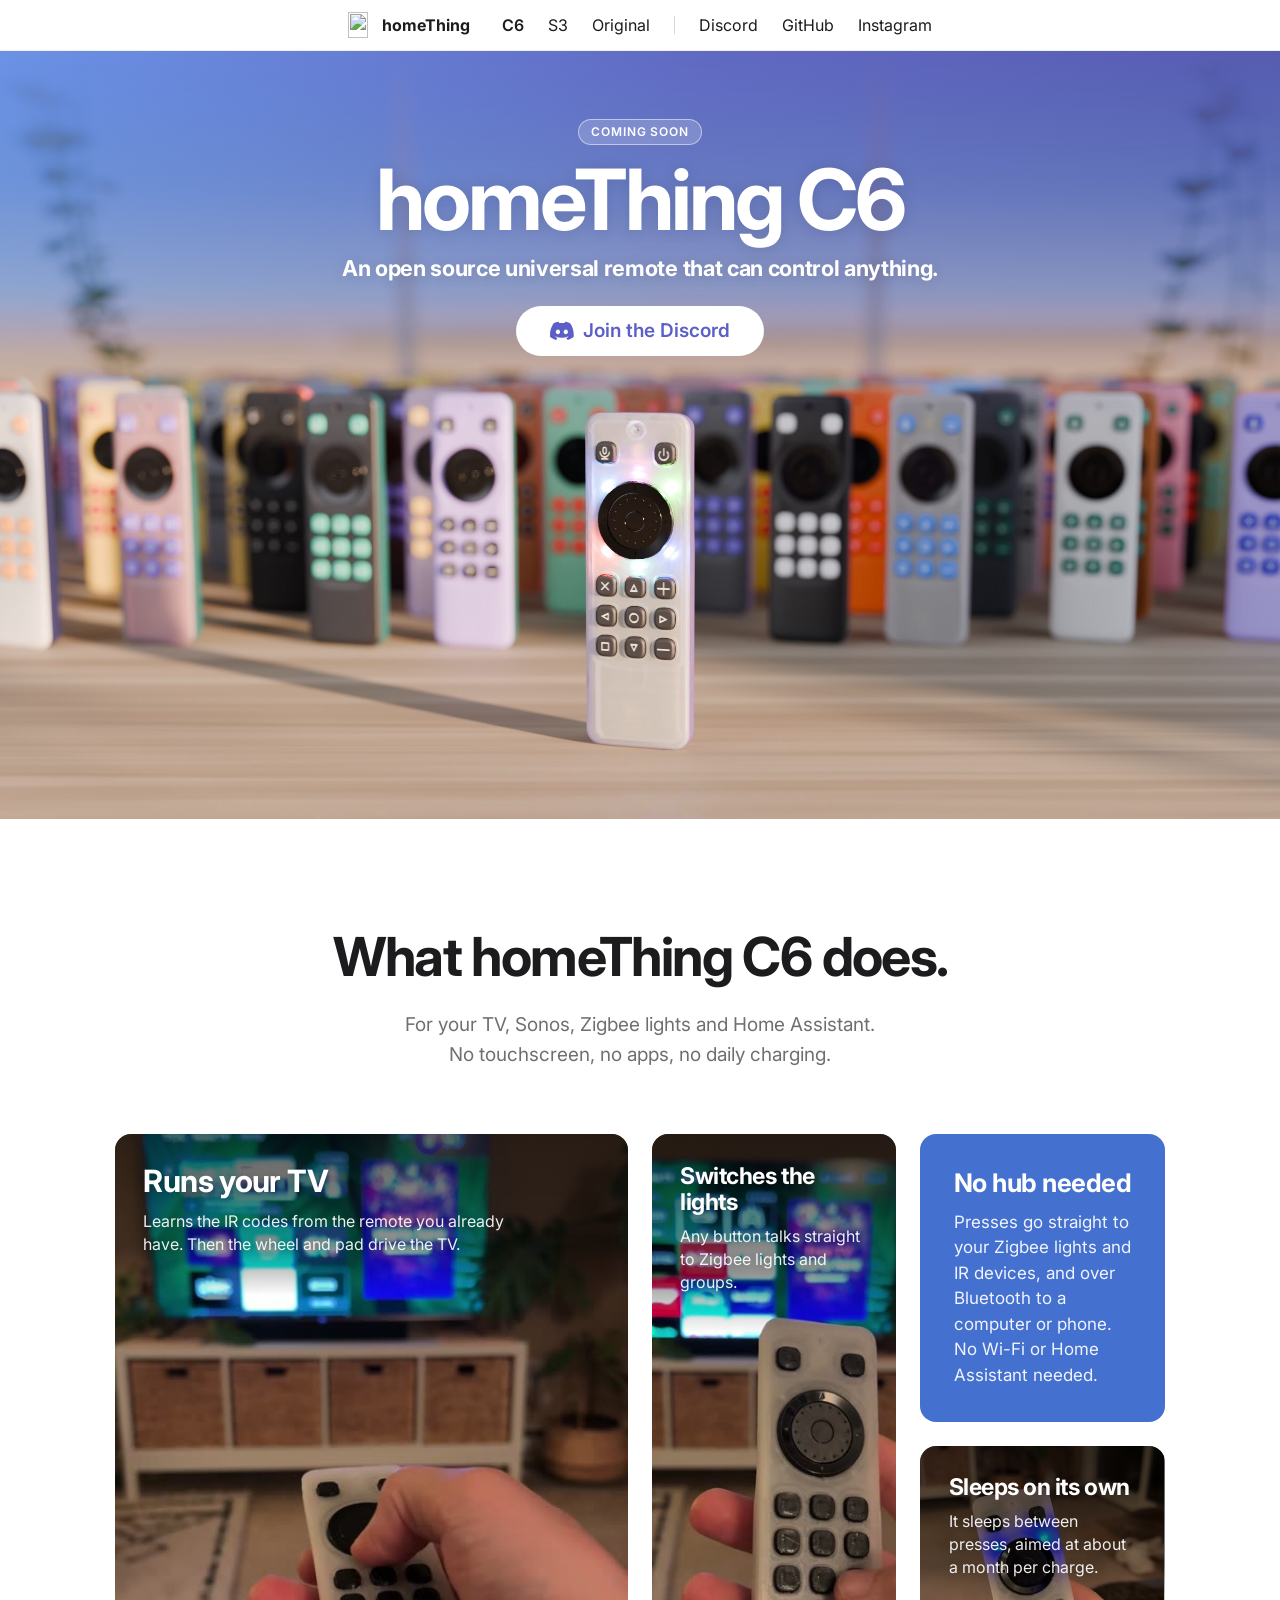
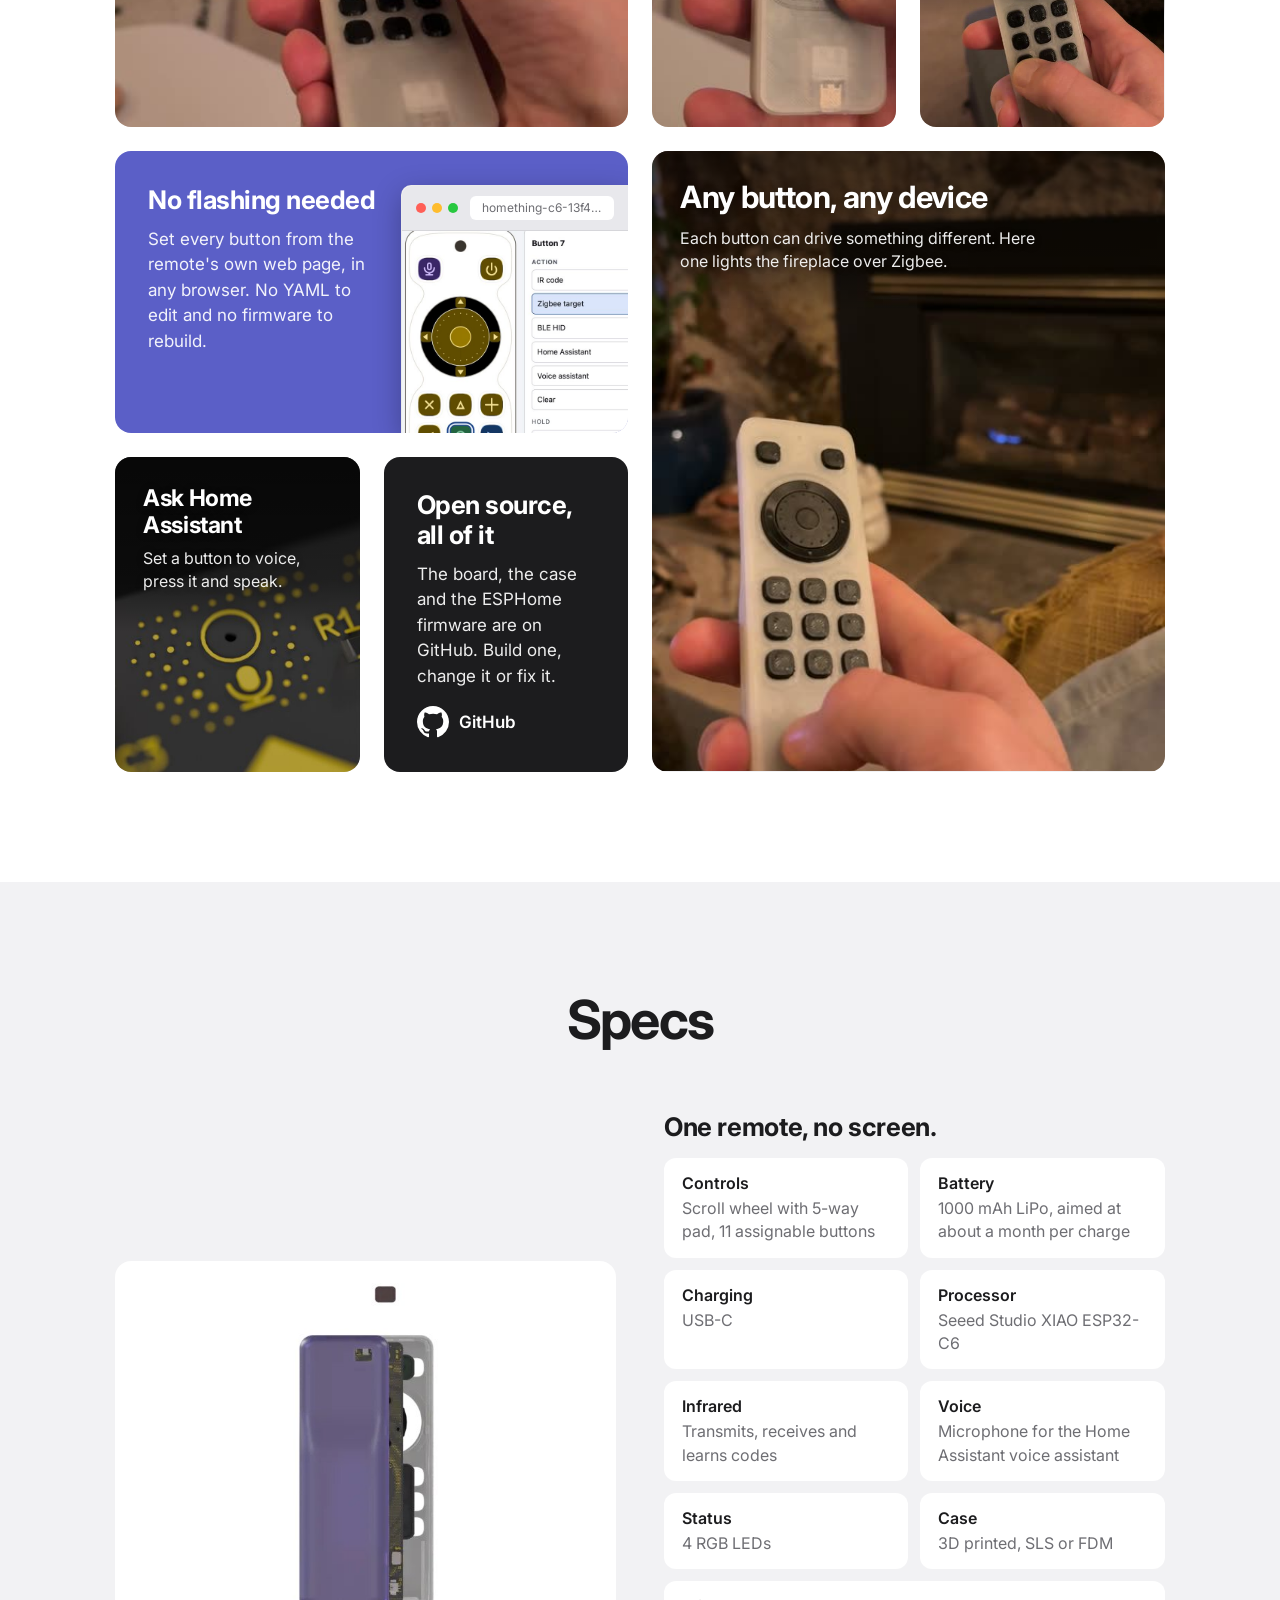
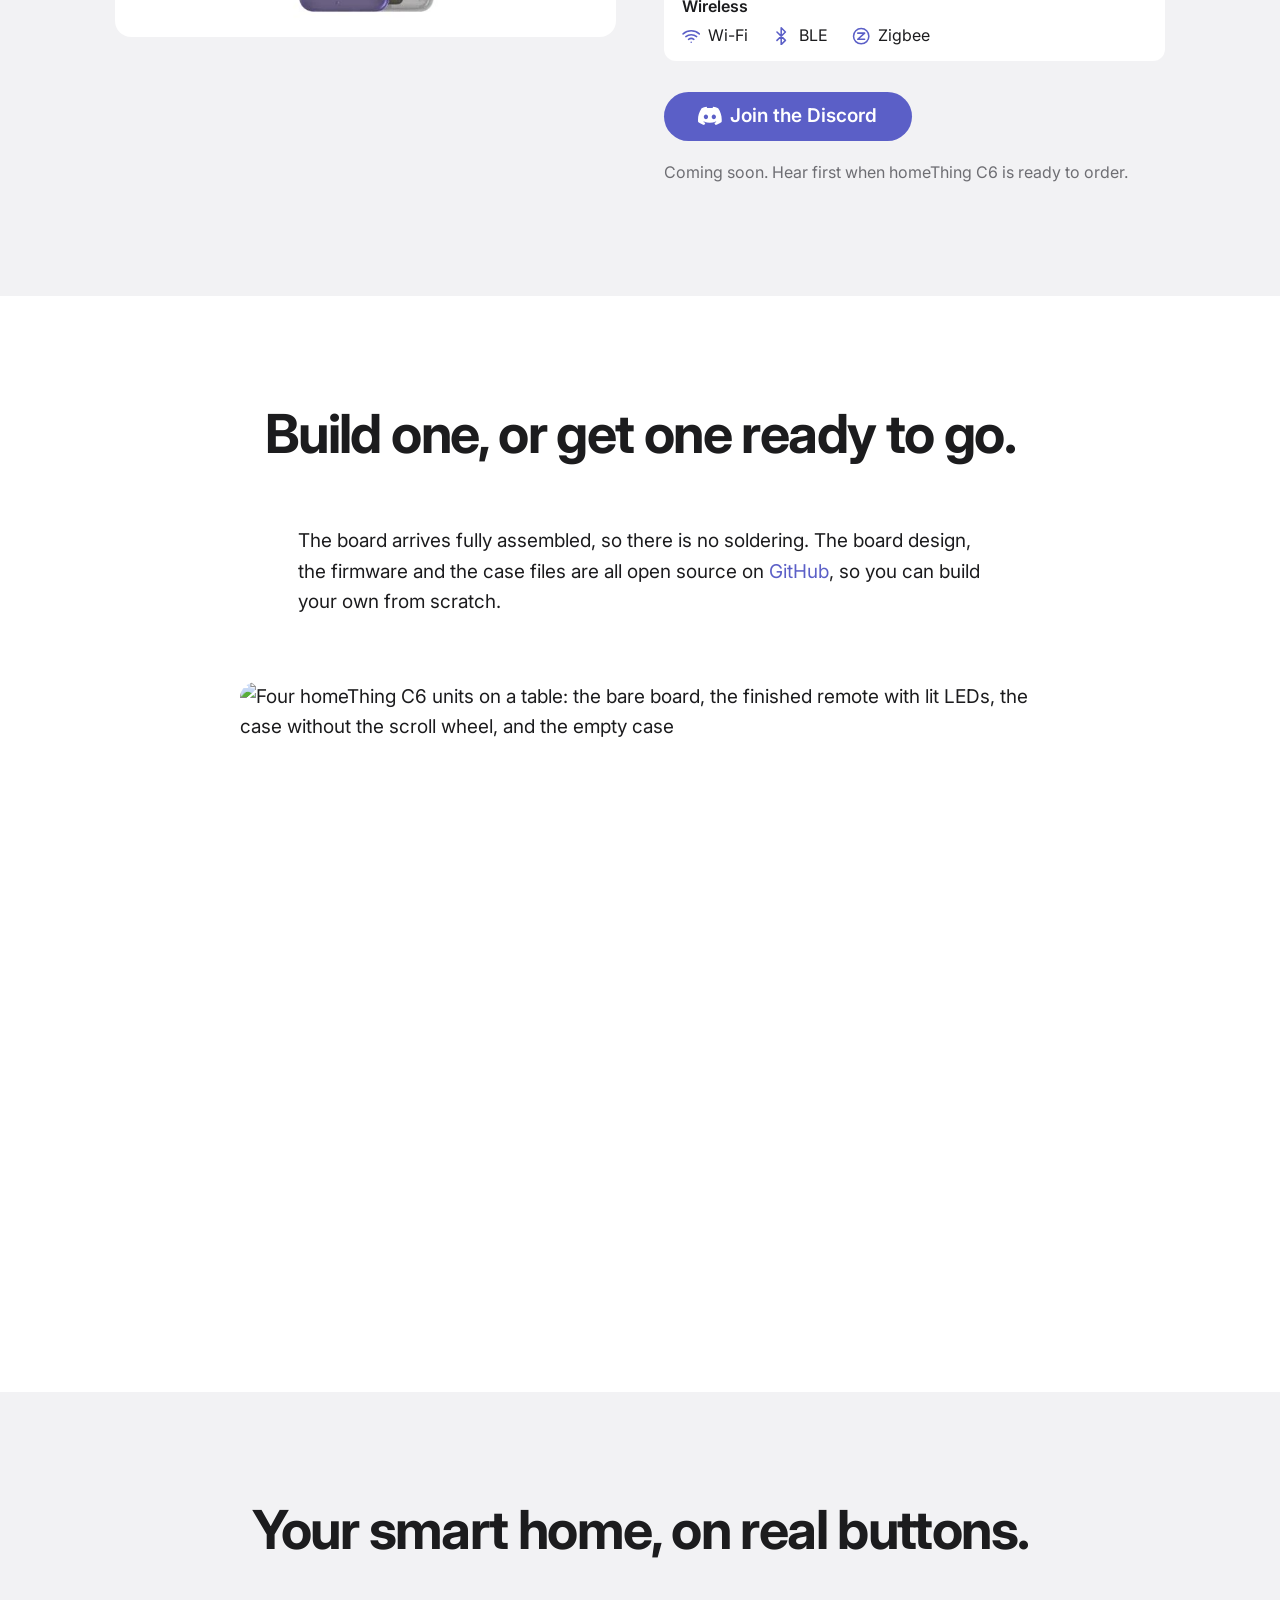
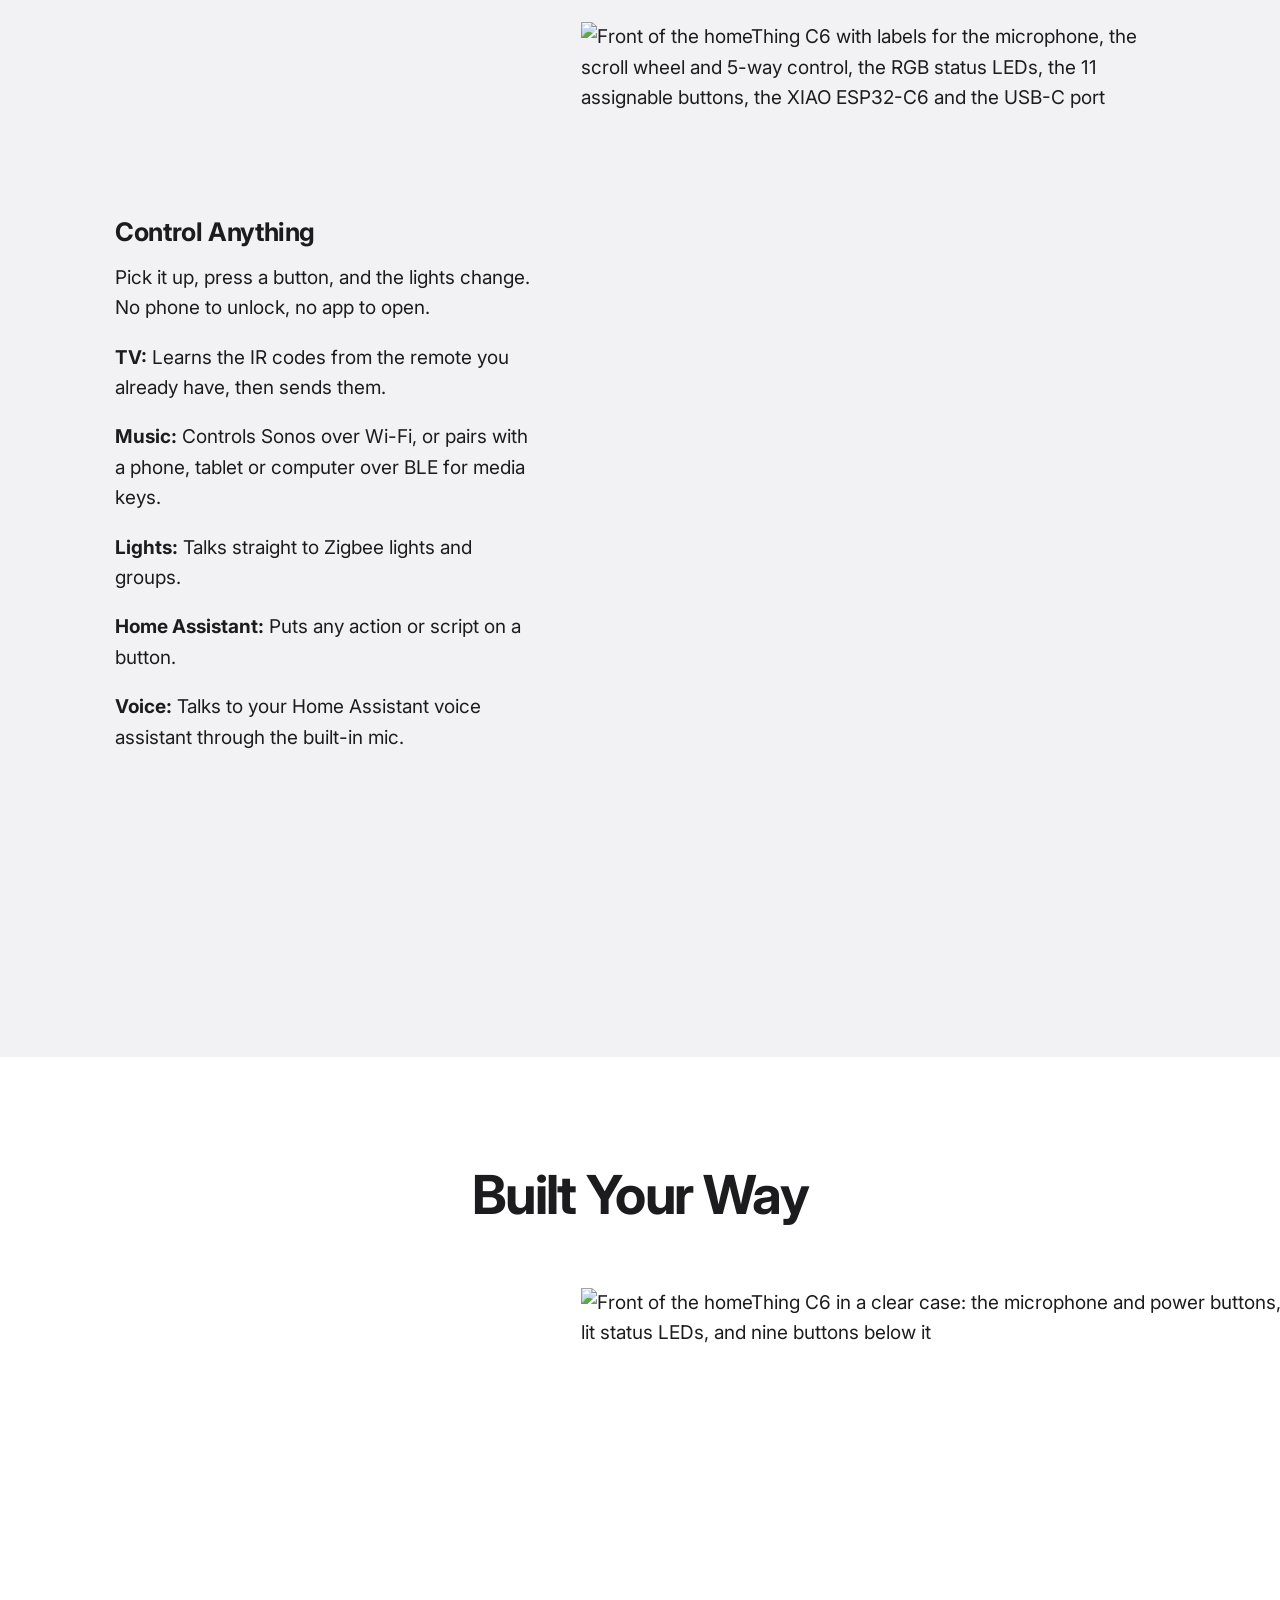
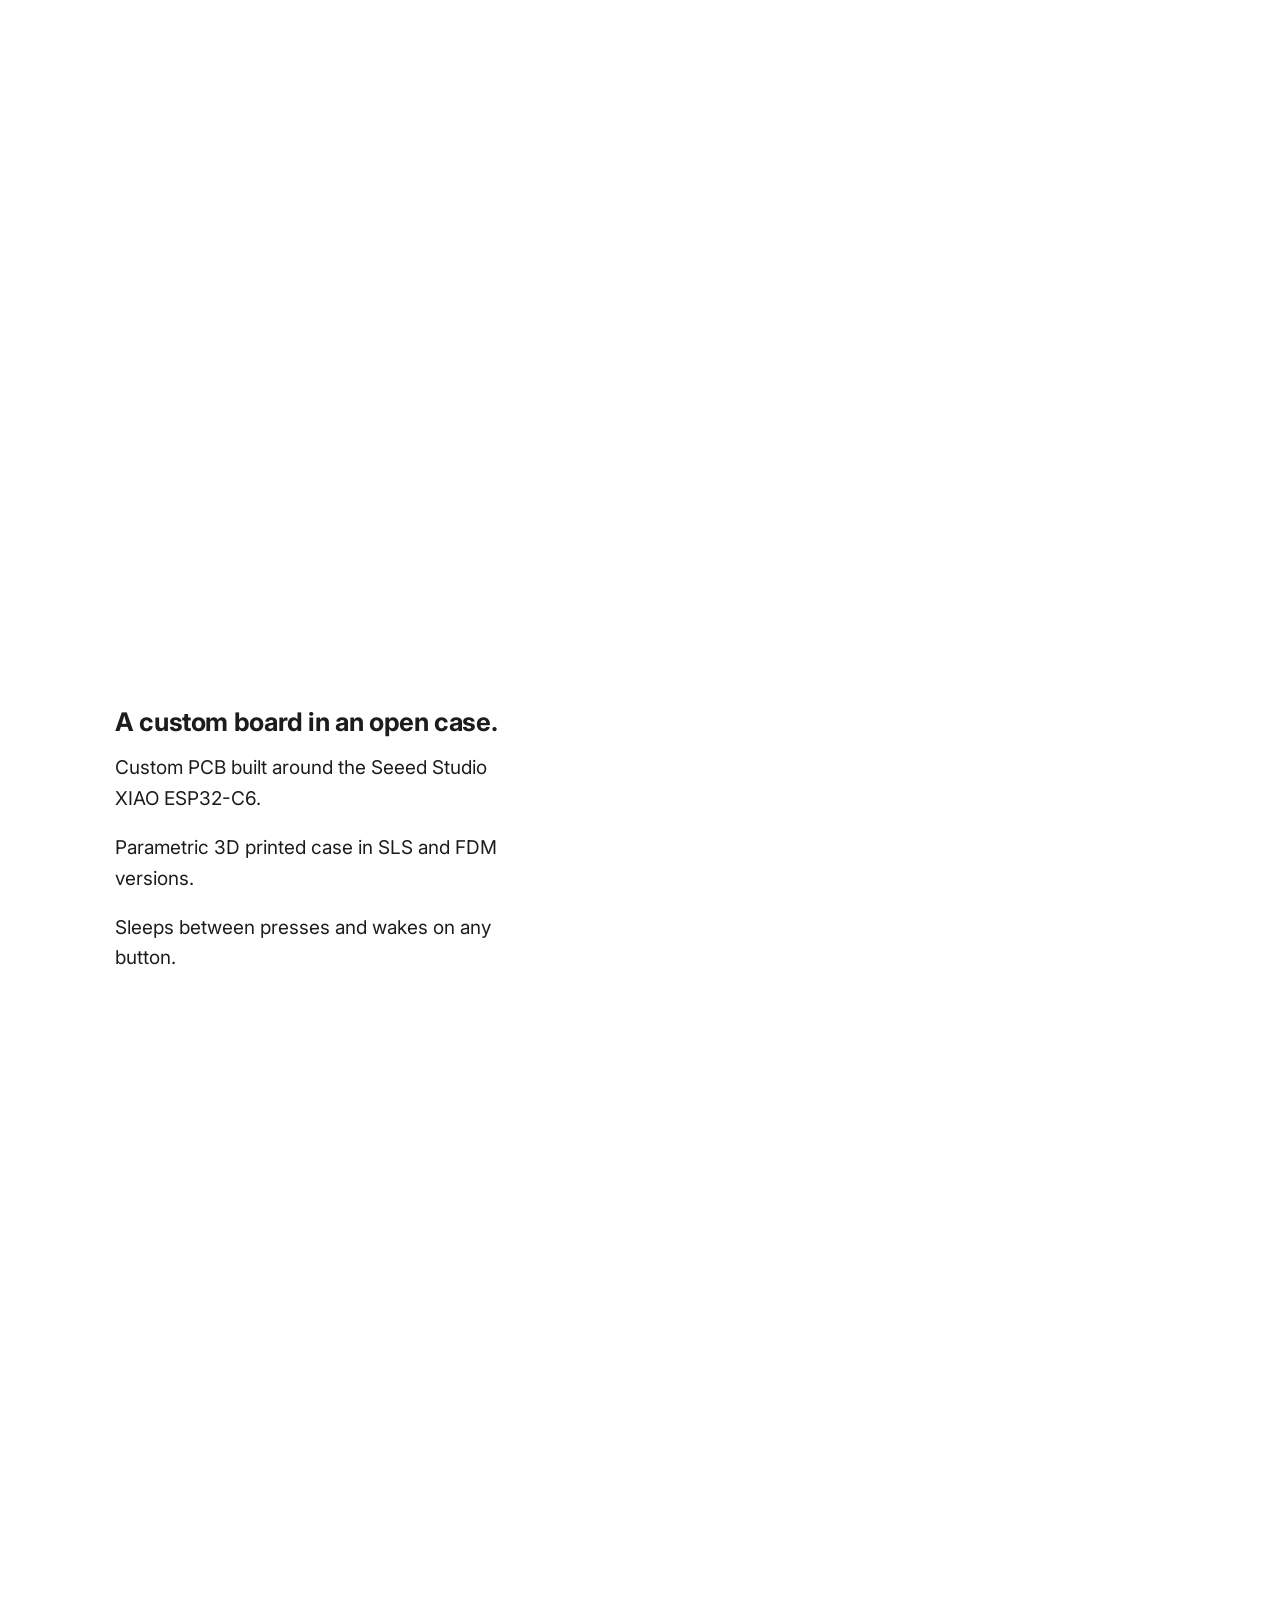
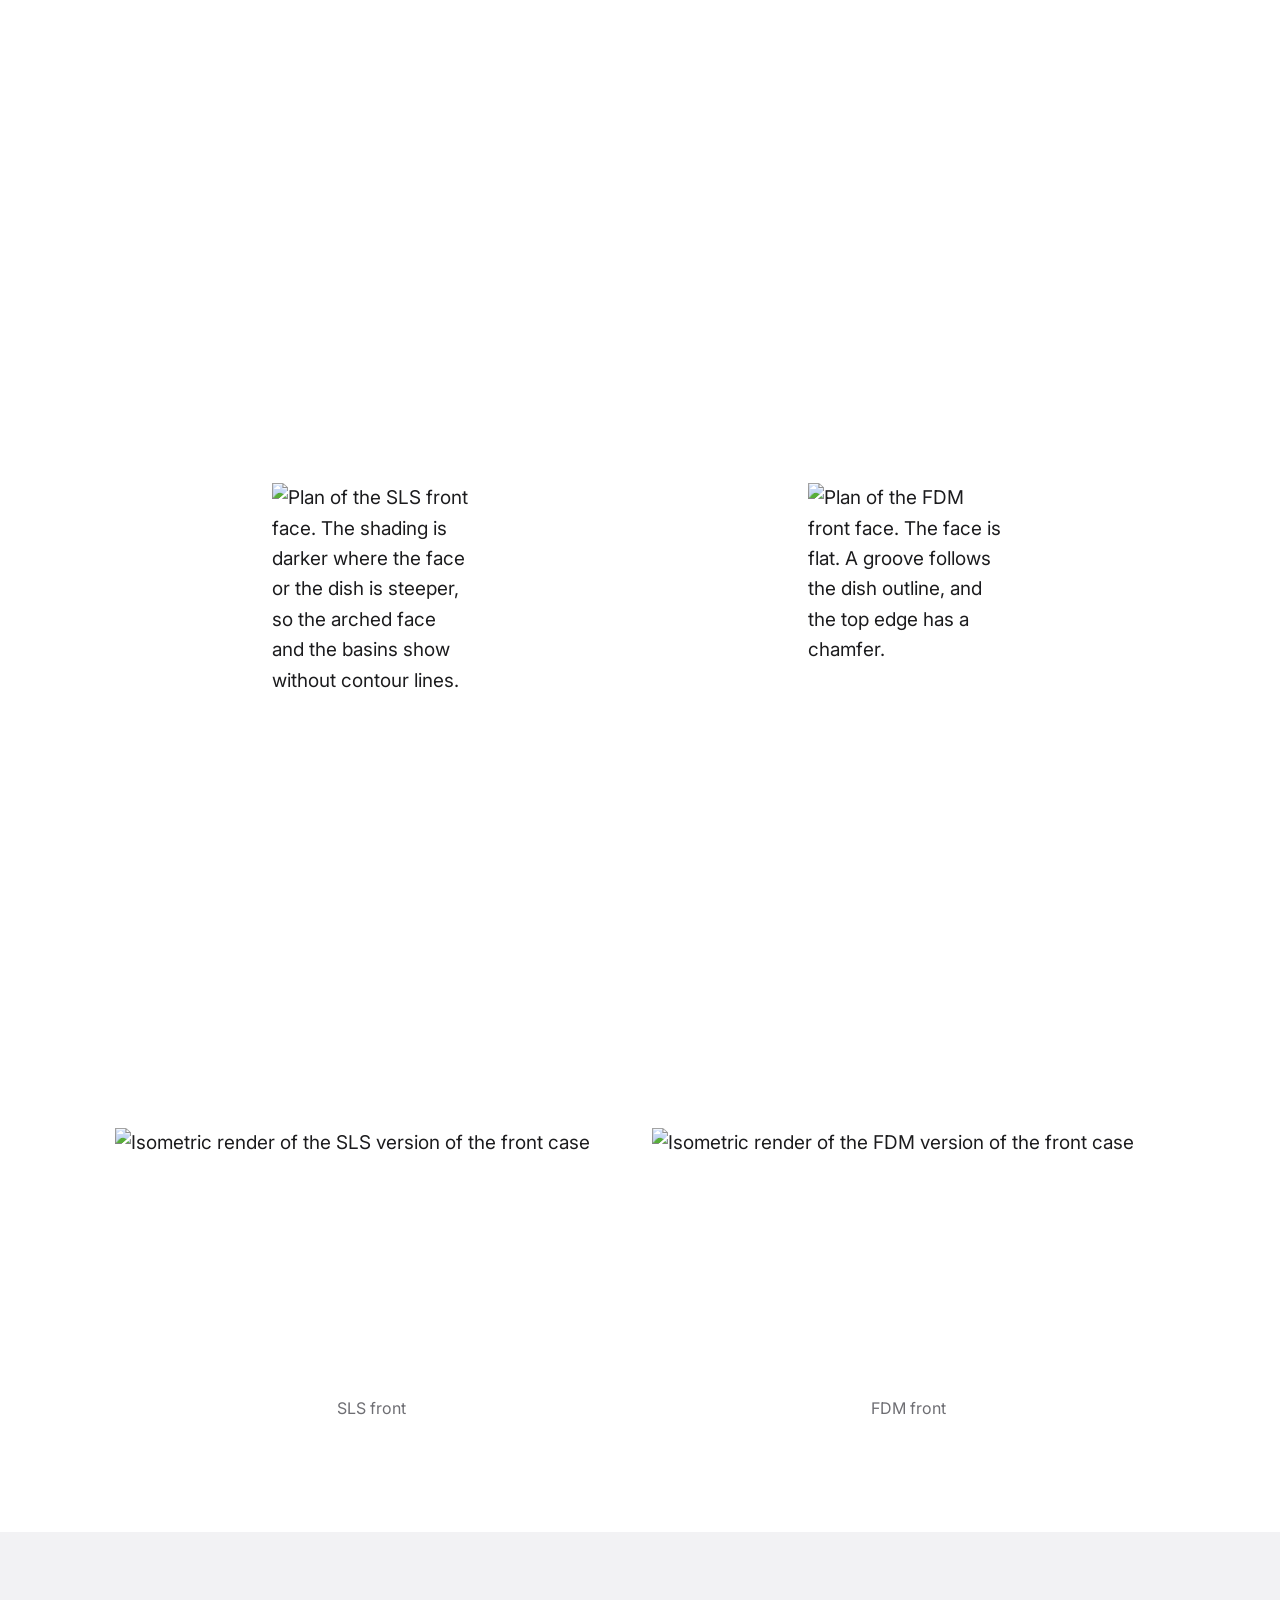
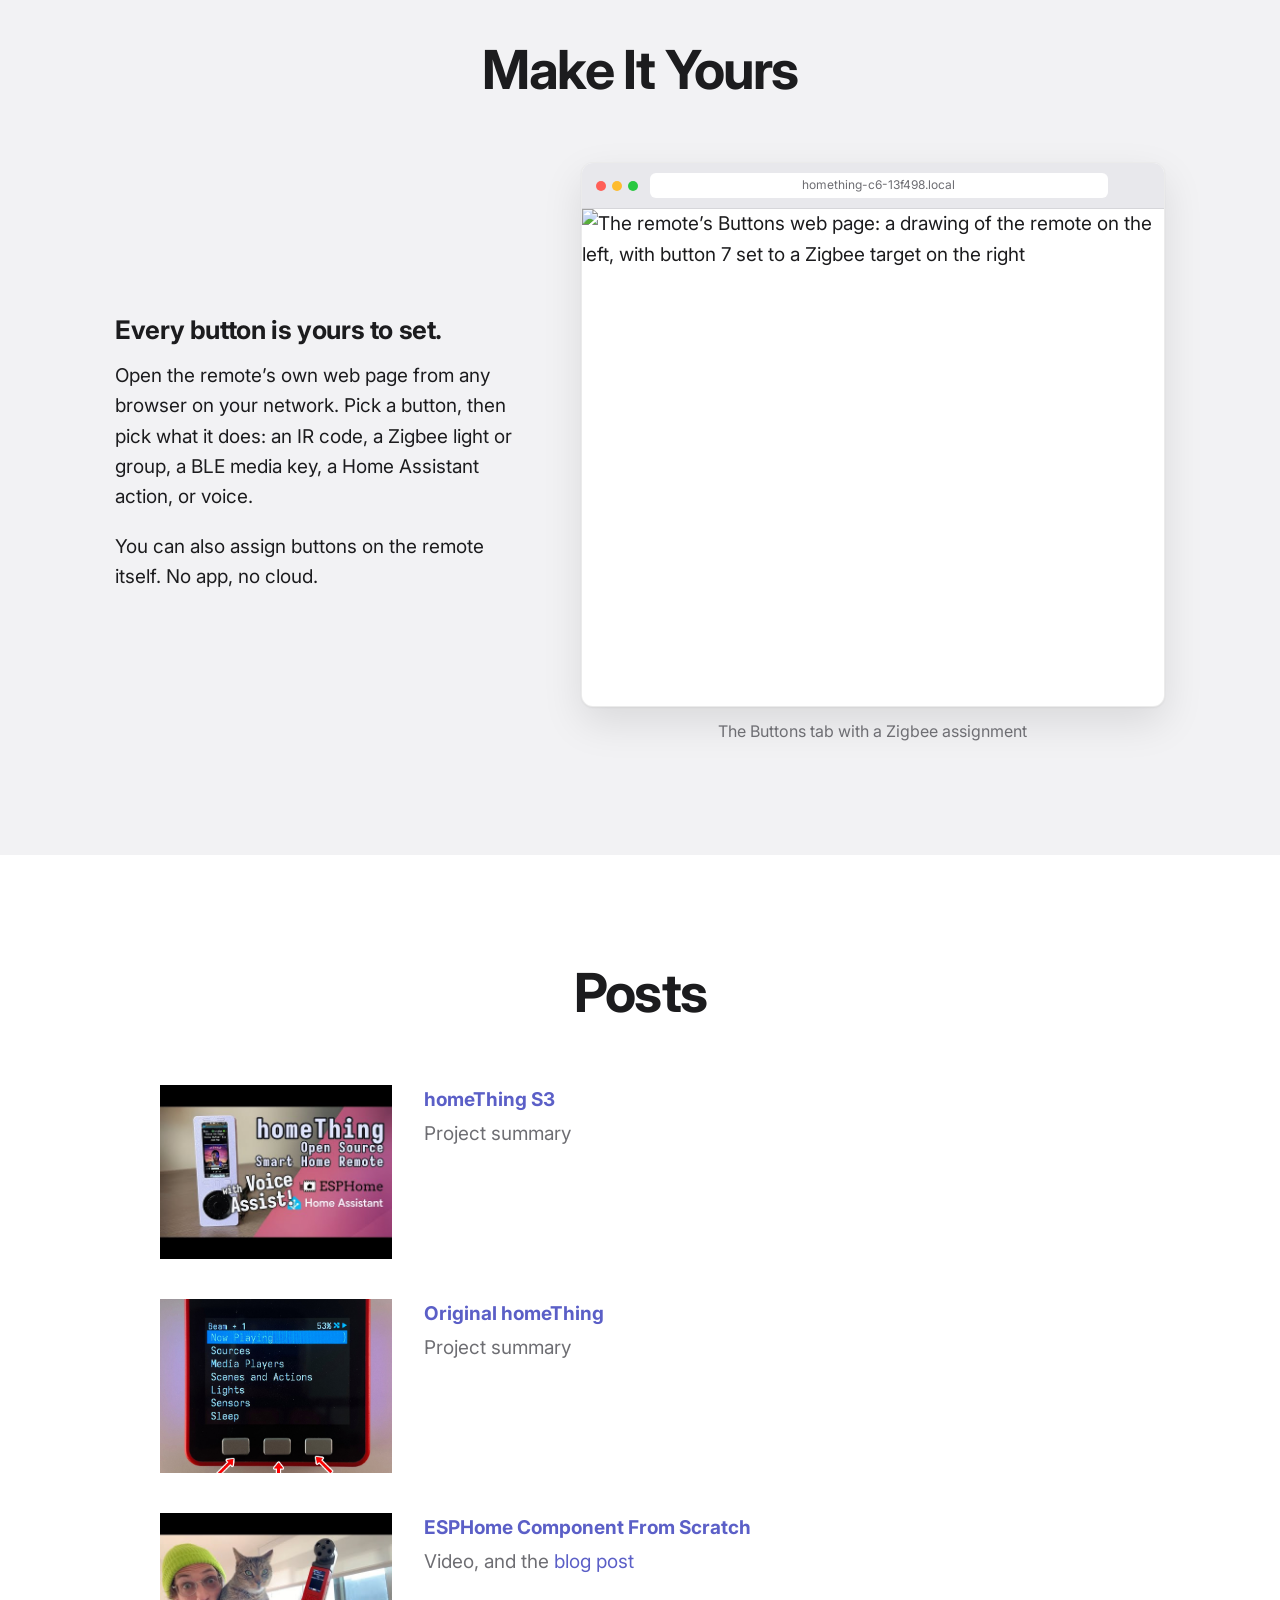
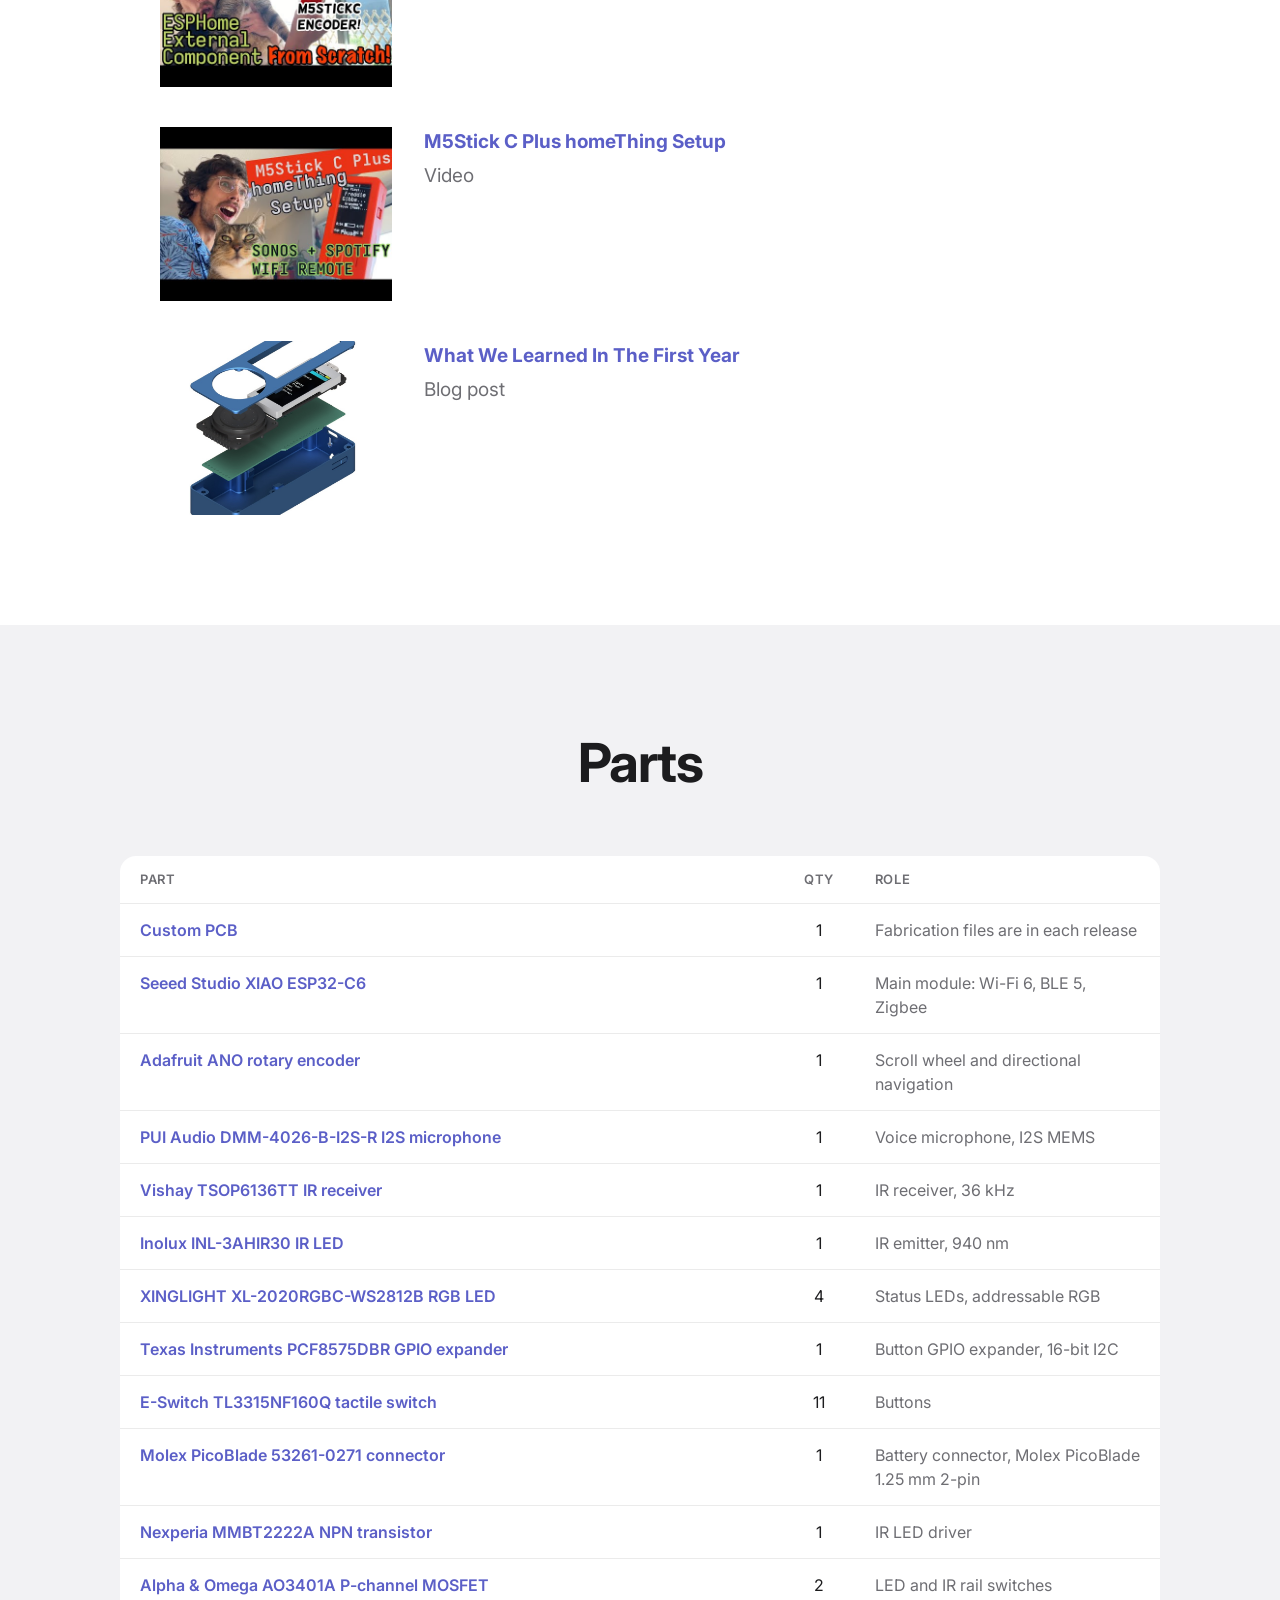
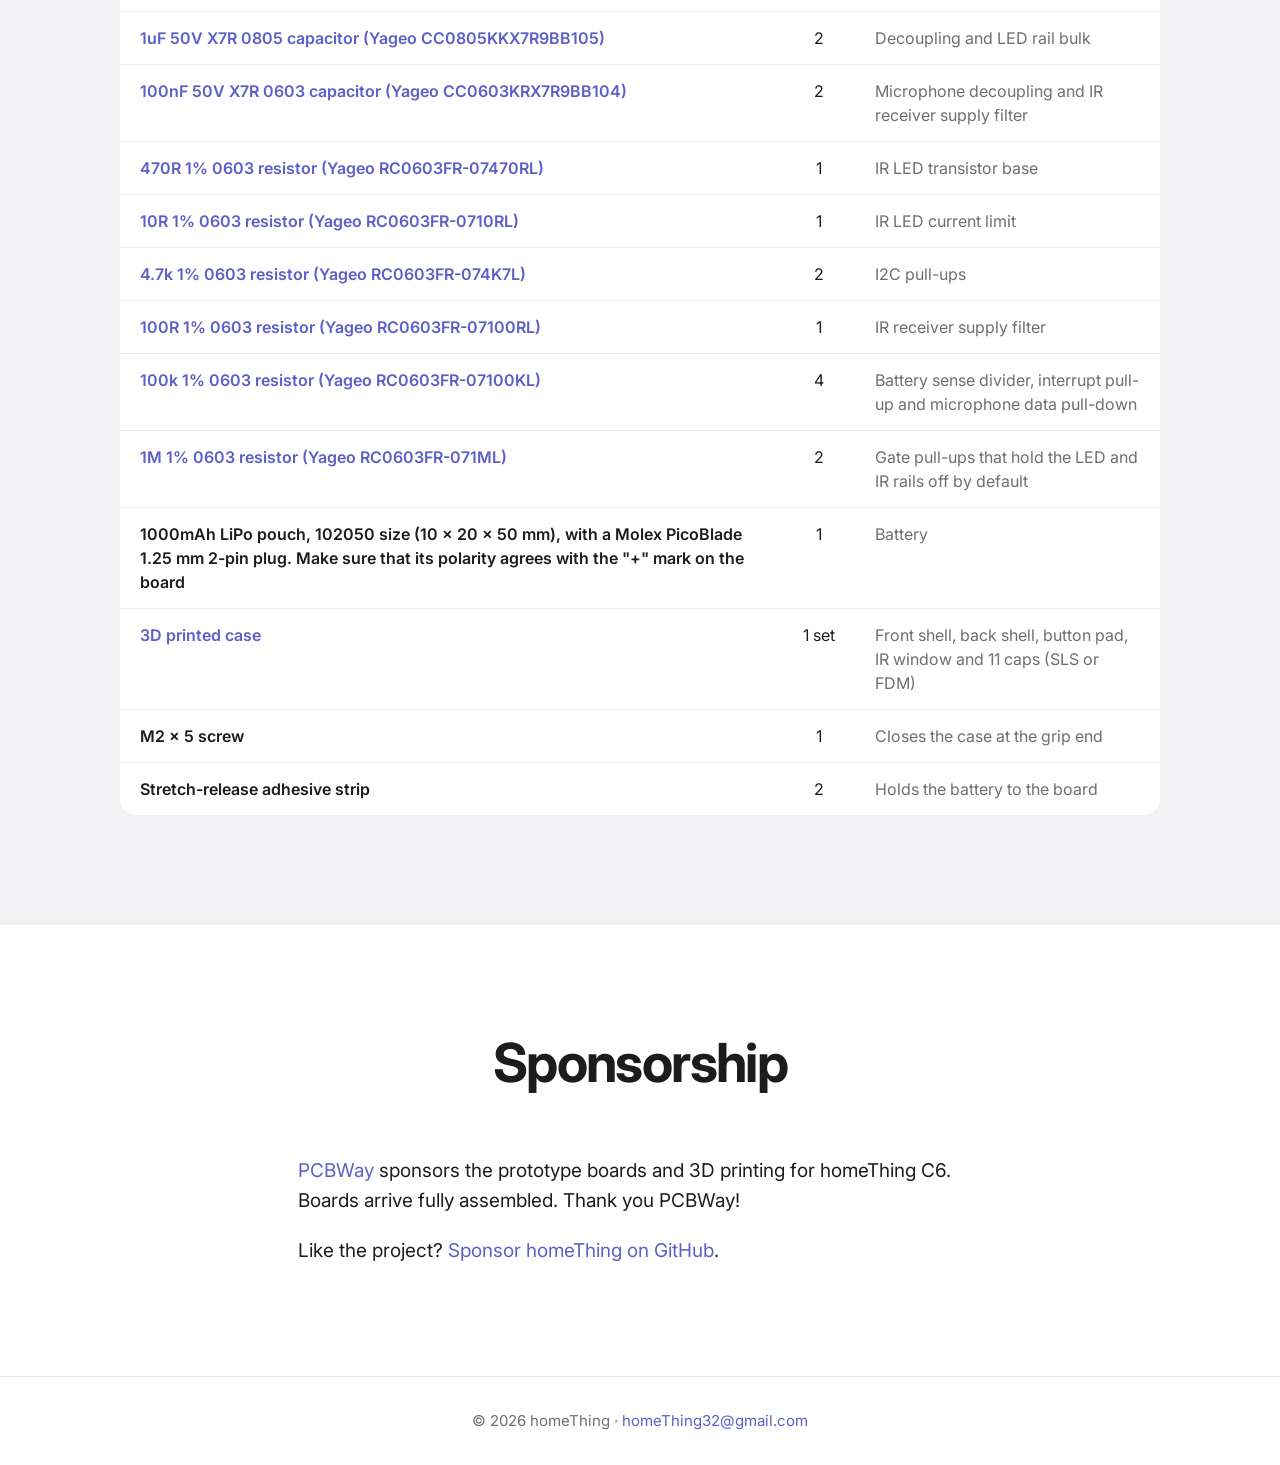
==== commit 0dbb4d2d: "feat(site): show the SLS and FDM front face plan SVGs above their isometric renders, as the case REA" ====
--- a/site/index.html
+++ b/site/index.html
@@ -192,10 +192,12 @@
         </div>
         <div class="pair below stack-small">
           <figure>
+            <img class="plan" src="assets/case-front-face-sls.svg" width="221" height="686" loading="lazy" alt="Plan of the SLS front face. The shading is darker where the face or the dish is steeper, so the arched face and the basins show without contour lines.">
             <img src="assets/case-front-iso-sls.png" width="1200" height="600" loading="lazy" alt="Isometric render of the SLS version of the front case">
             <figcaption class="caption">SLS front</figcaption>
           </figure>
           <figure>
+            <img class="plan" src="assets/case-front-face-fdm.svg" width="221" height="686" loading="lazy" alt="Plan of the FDM front face. The face is flat. A groove follows the dish outline, and the top edge has a chamfer.">
             <img src="assets/case-front-iso-fdm.png" width="1200" height="600" loading="lazy" alt="Isometric render of the FDM version of the front case">
             <figcaption class="caption">FDM front</figcaption>
           </figure>
--- a/site/style.css
+++ b/site/style.css
@@ -731,6 +731,11 @@
 
 /* Image pairs and figures */
 
+.plan {
+  width: 200px;
+  margin: 0 auto 1.5rem;
+}
+
 .pair {
   display: grid;
   grid-template-columns: 1fr 1fr;
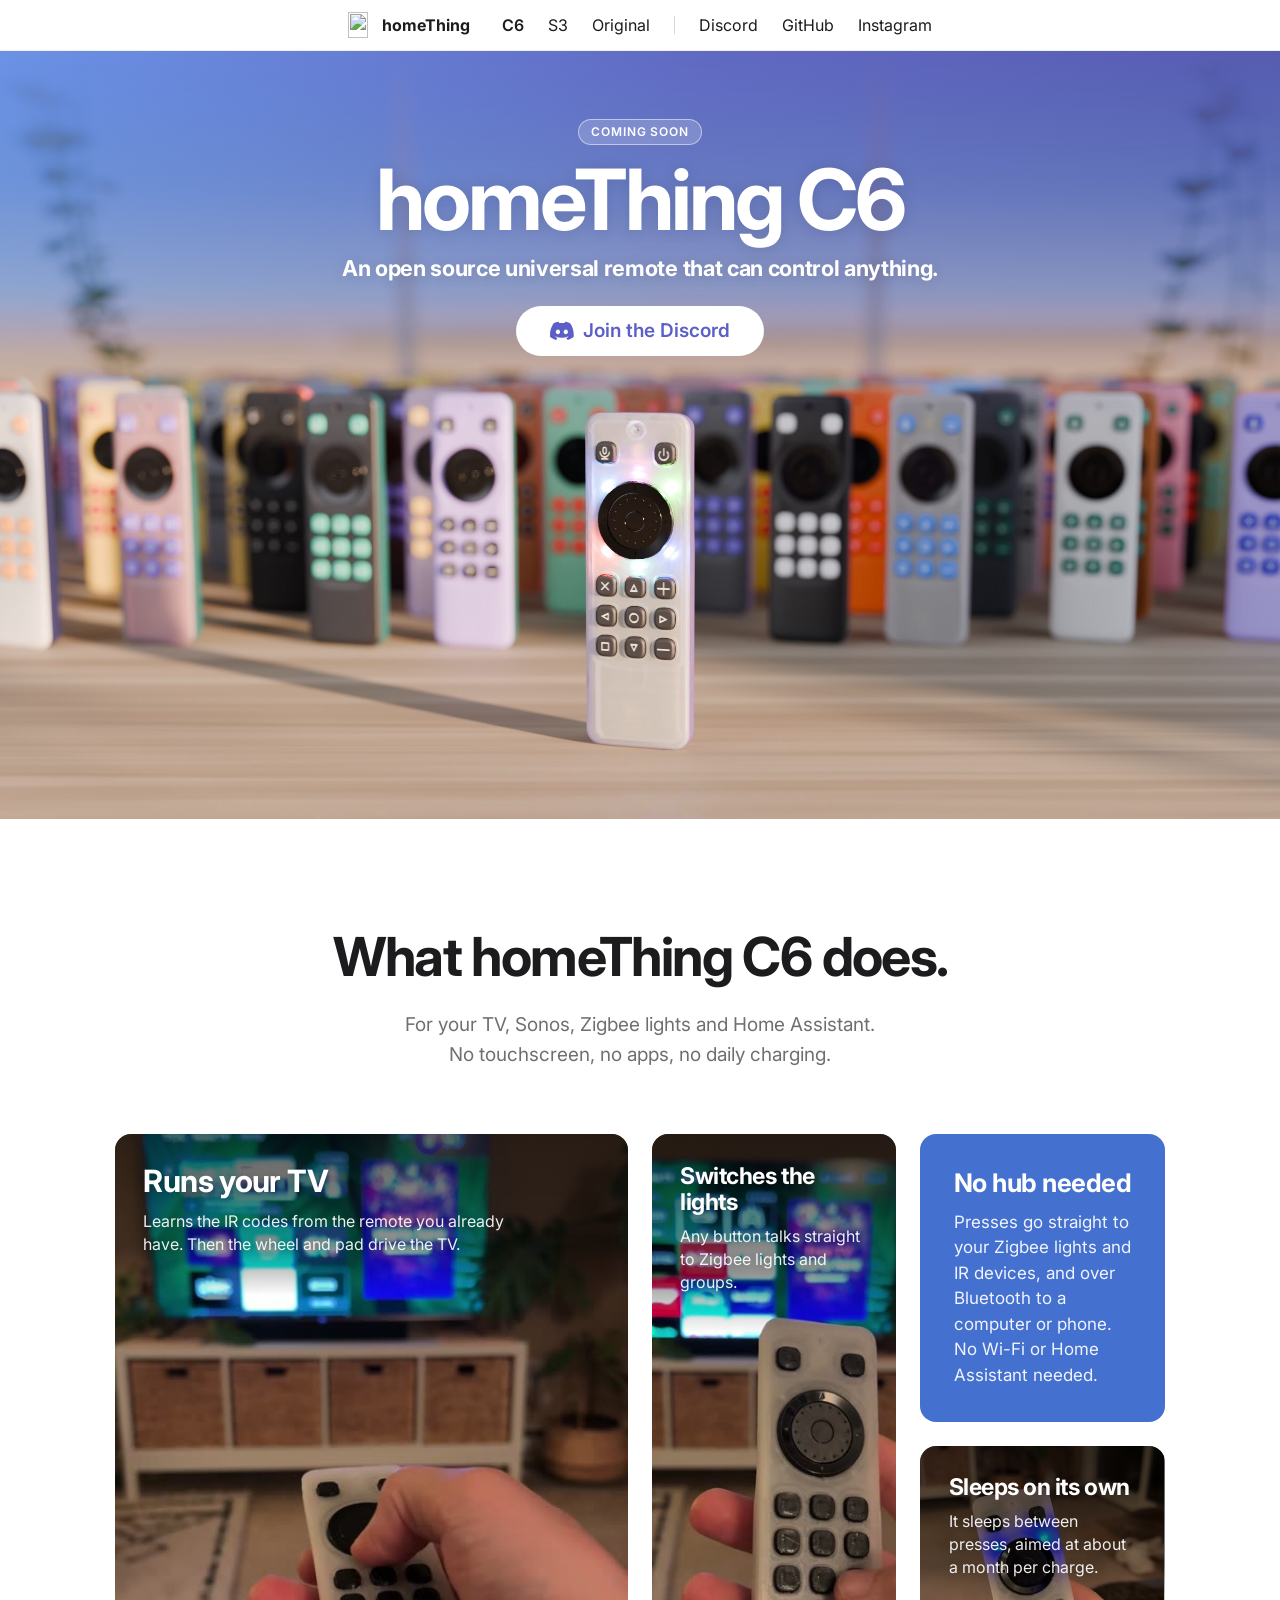
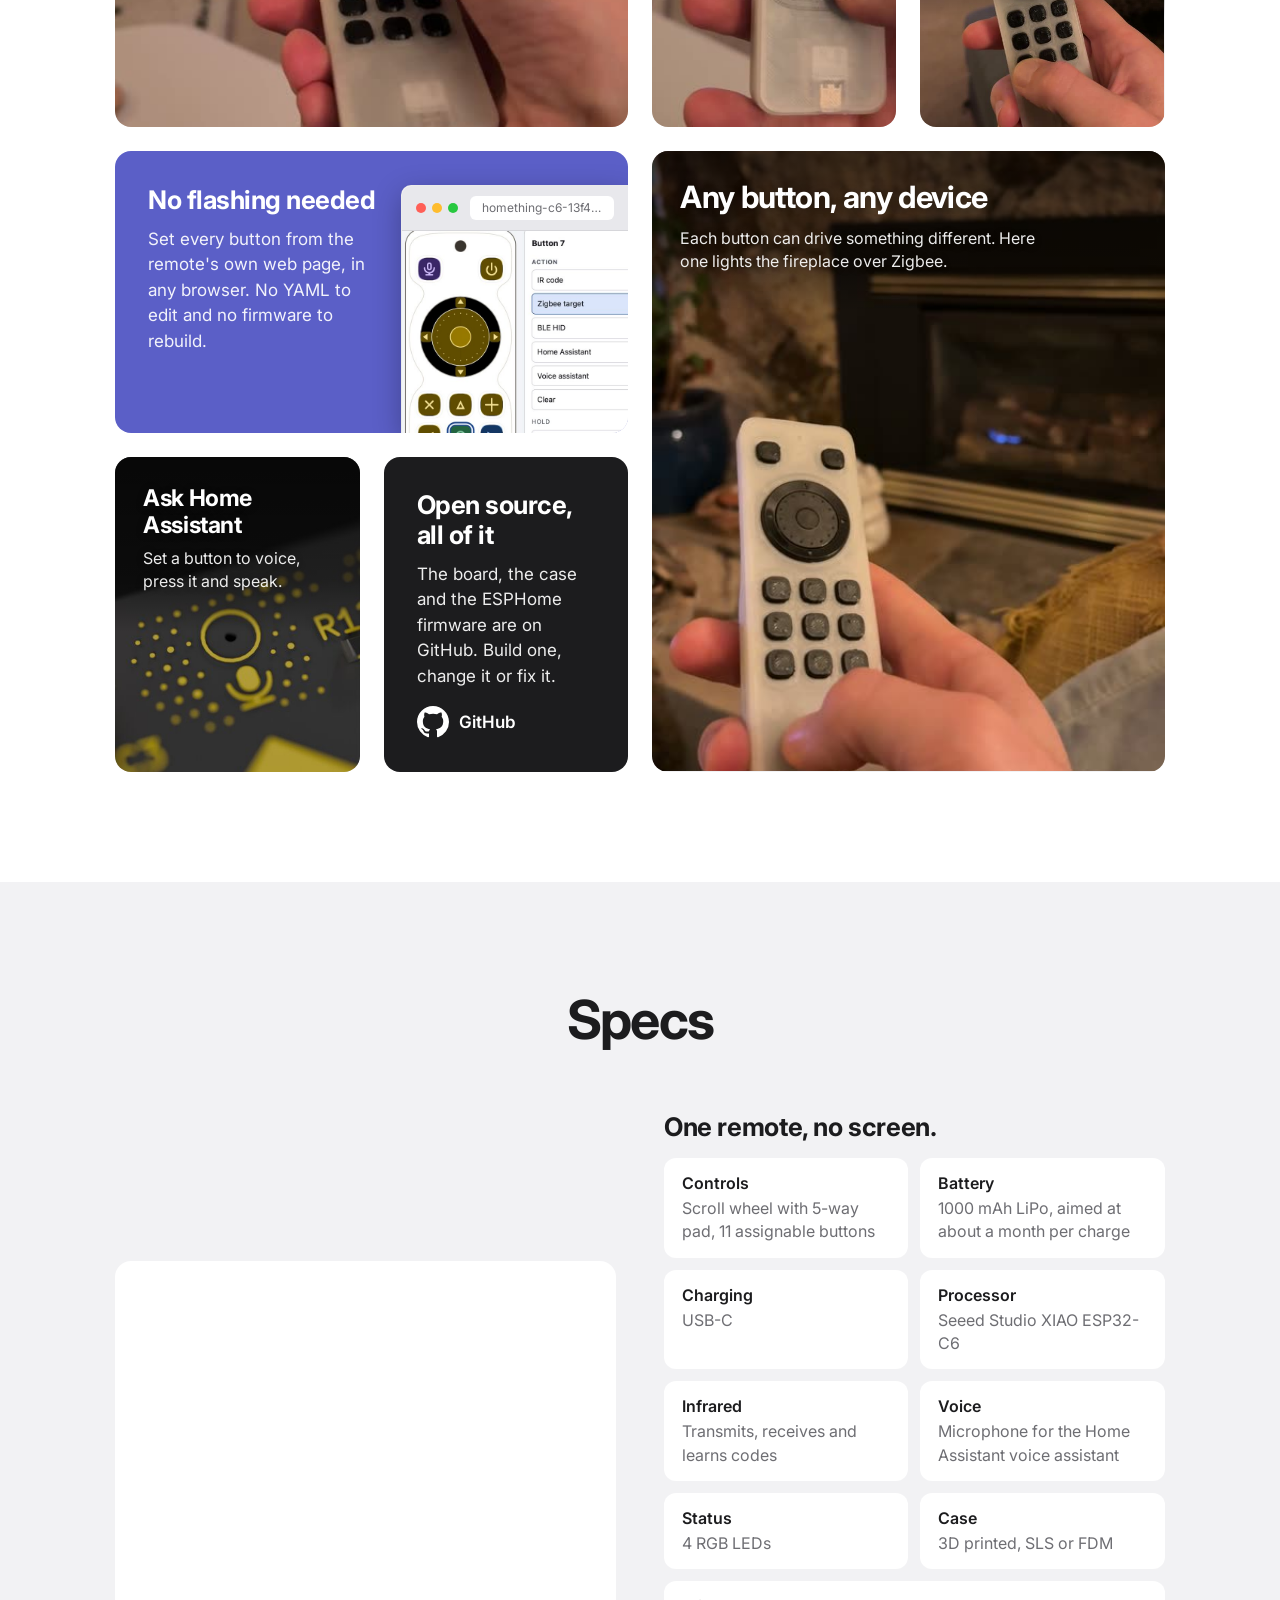
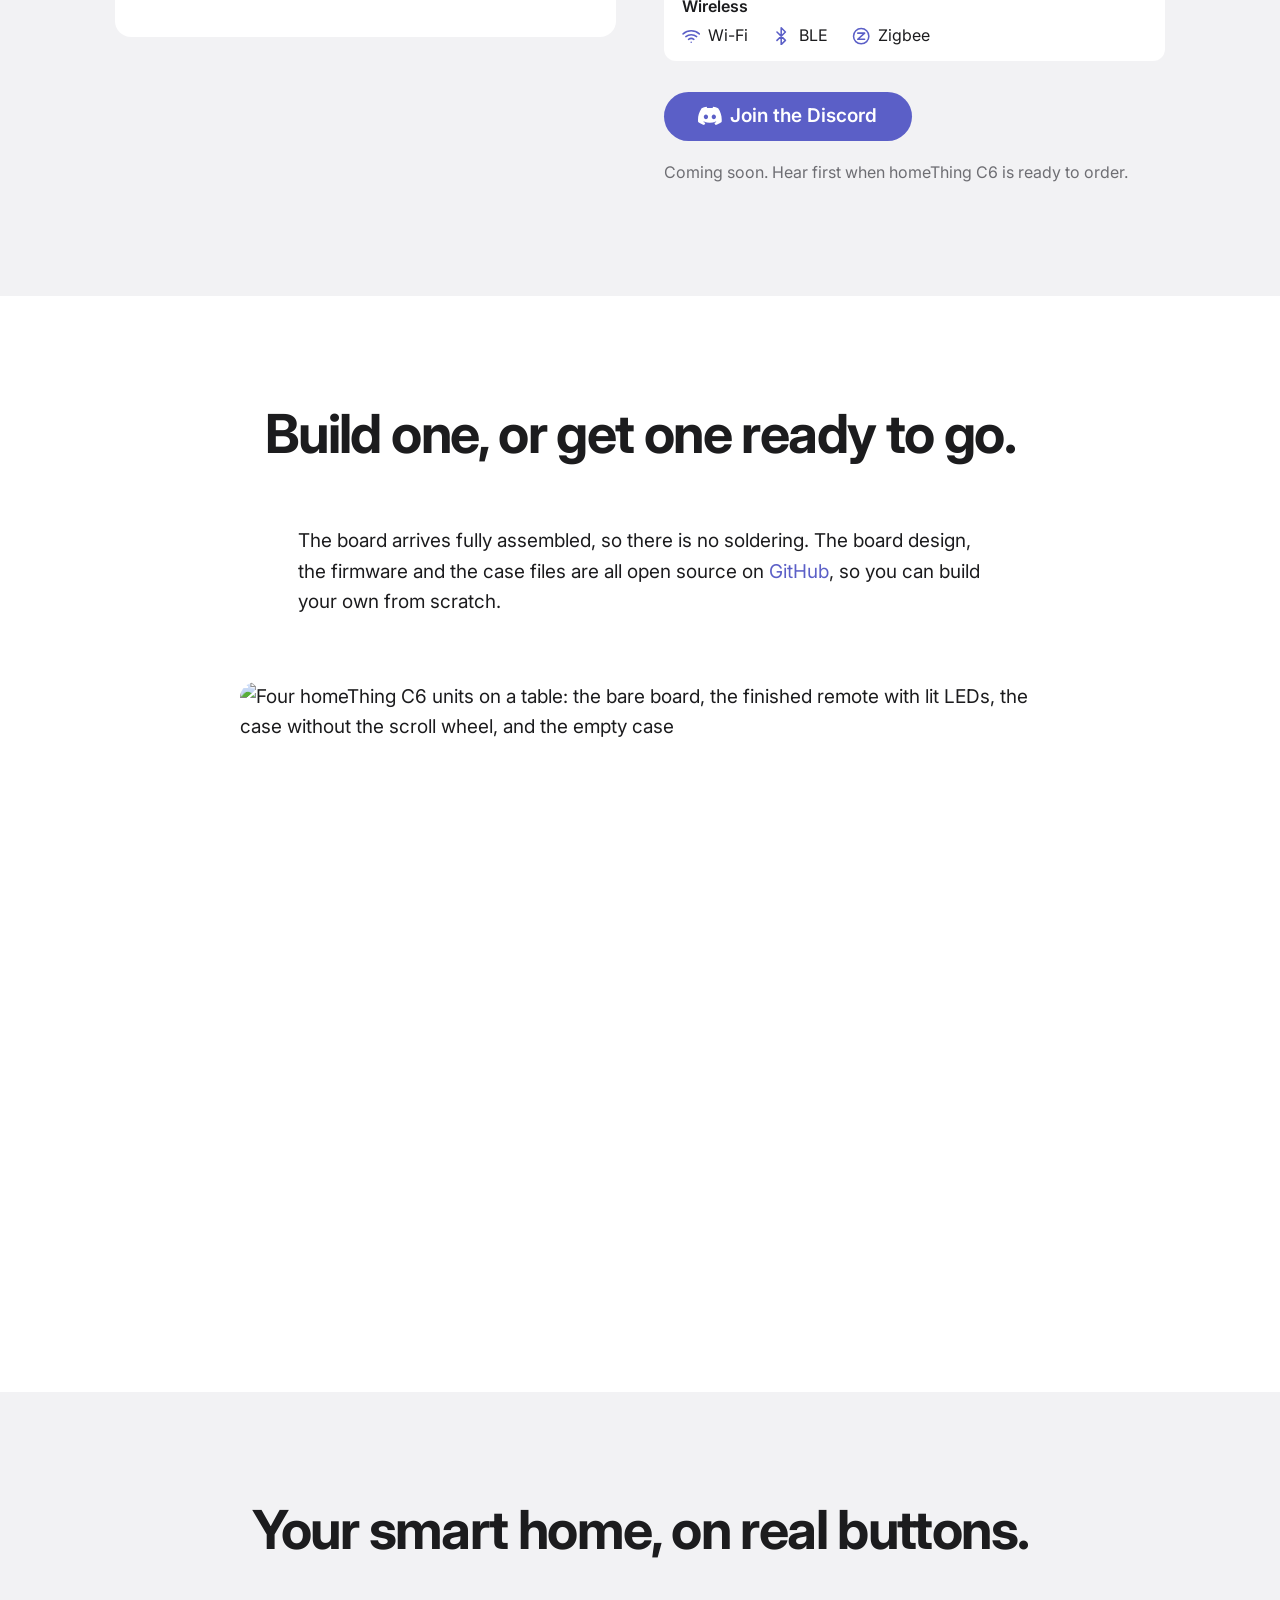
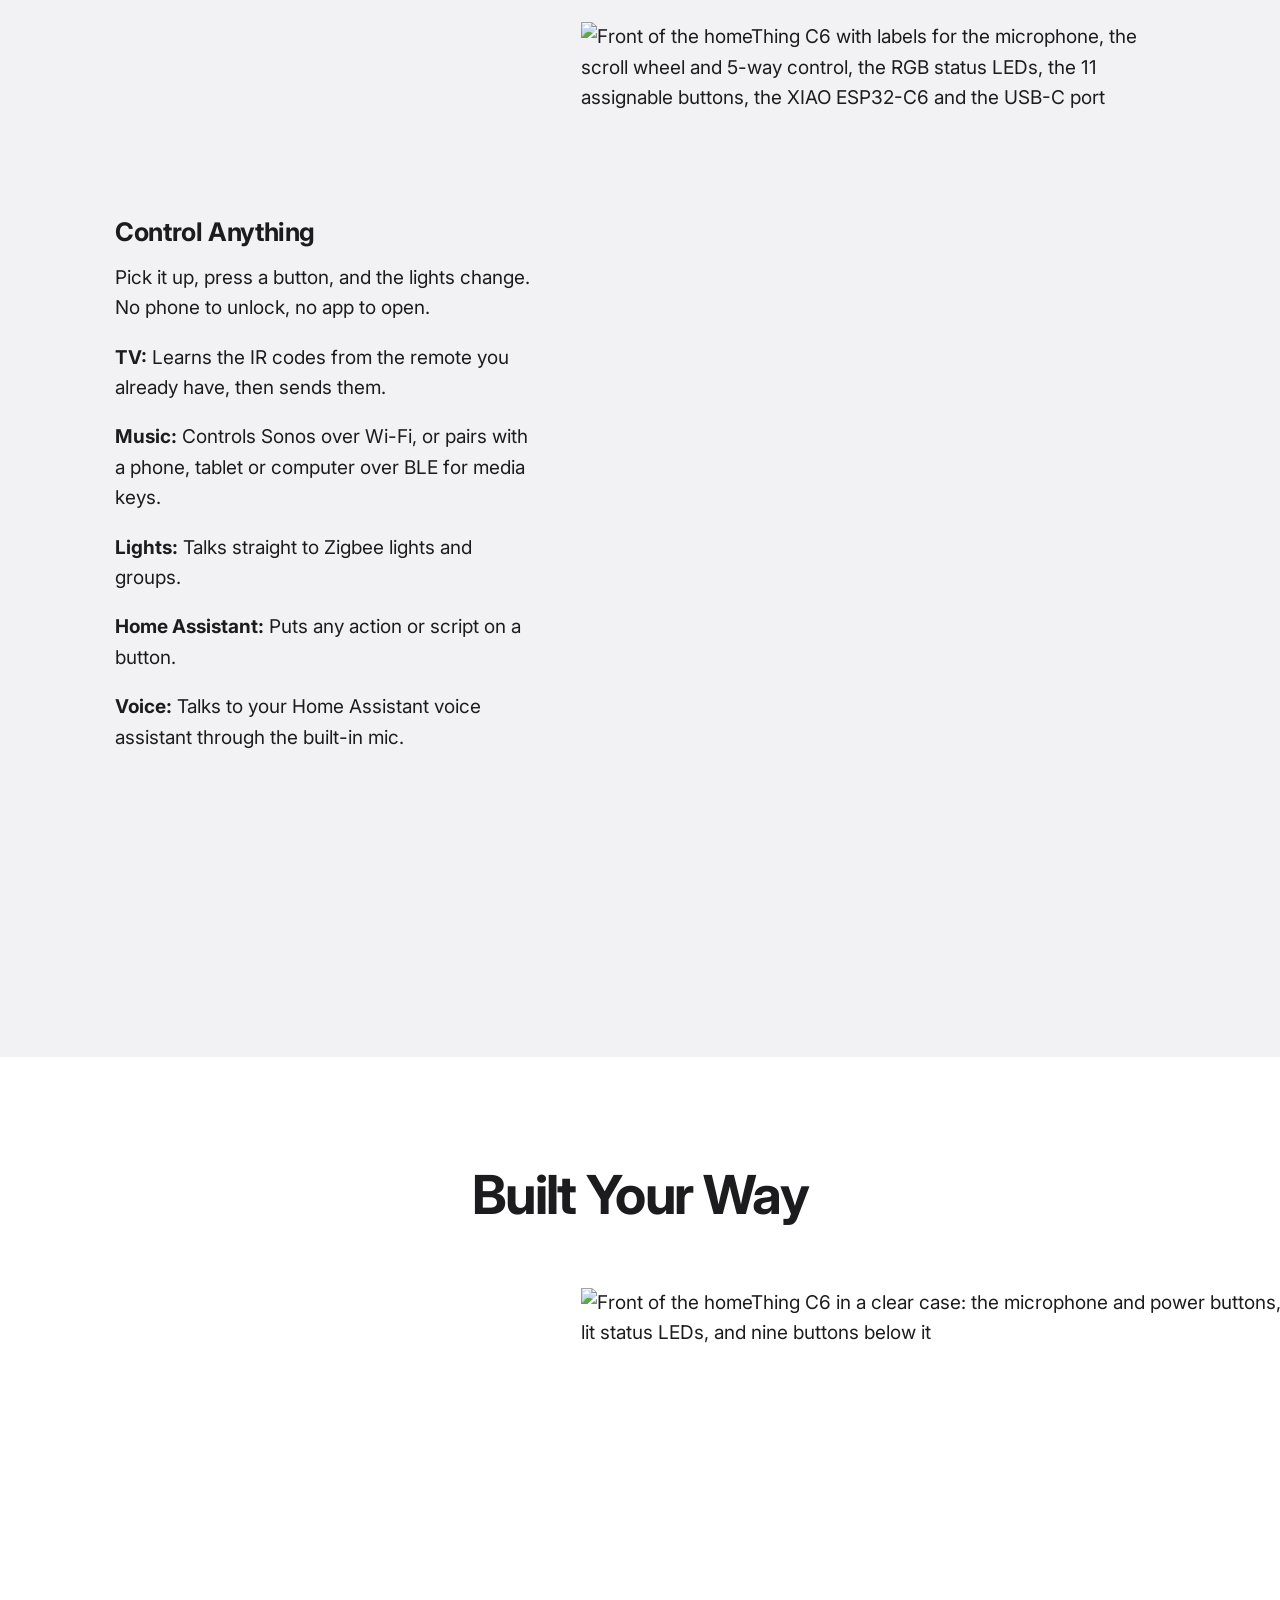
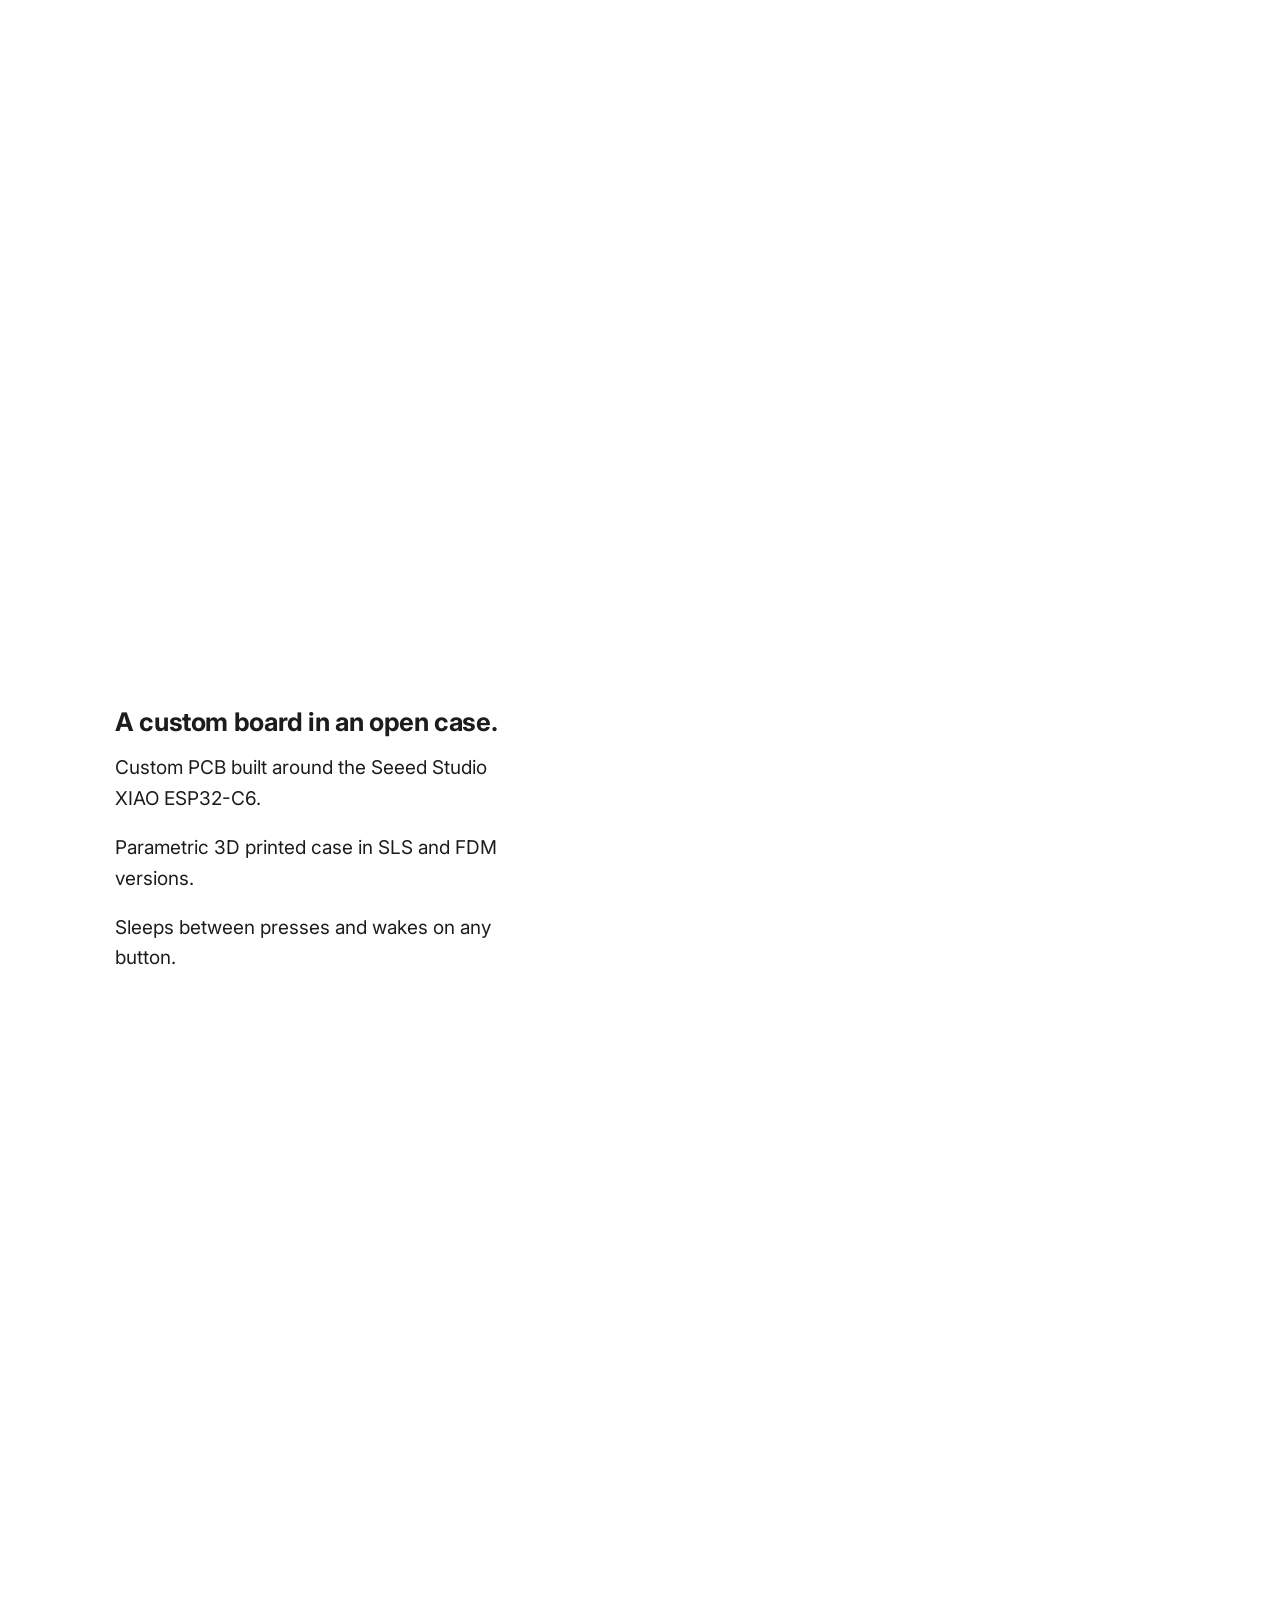
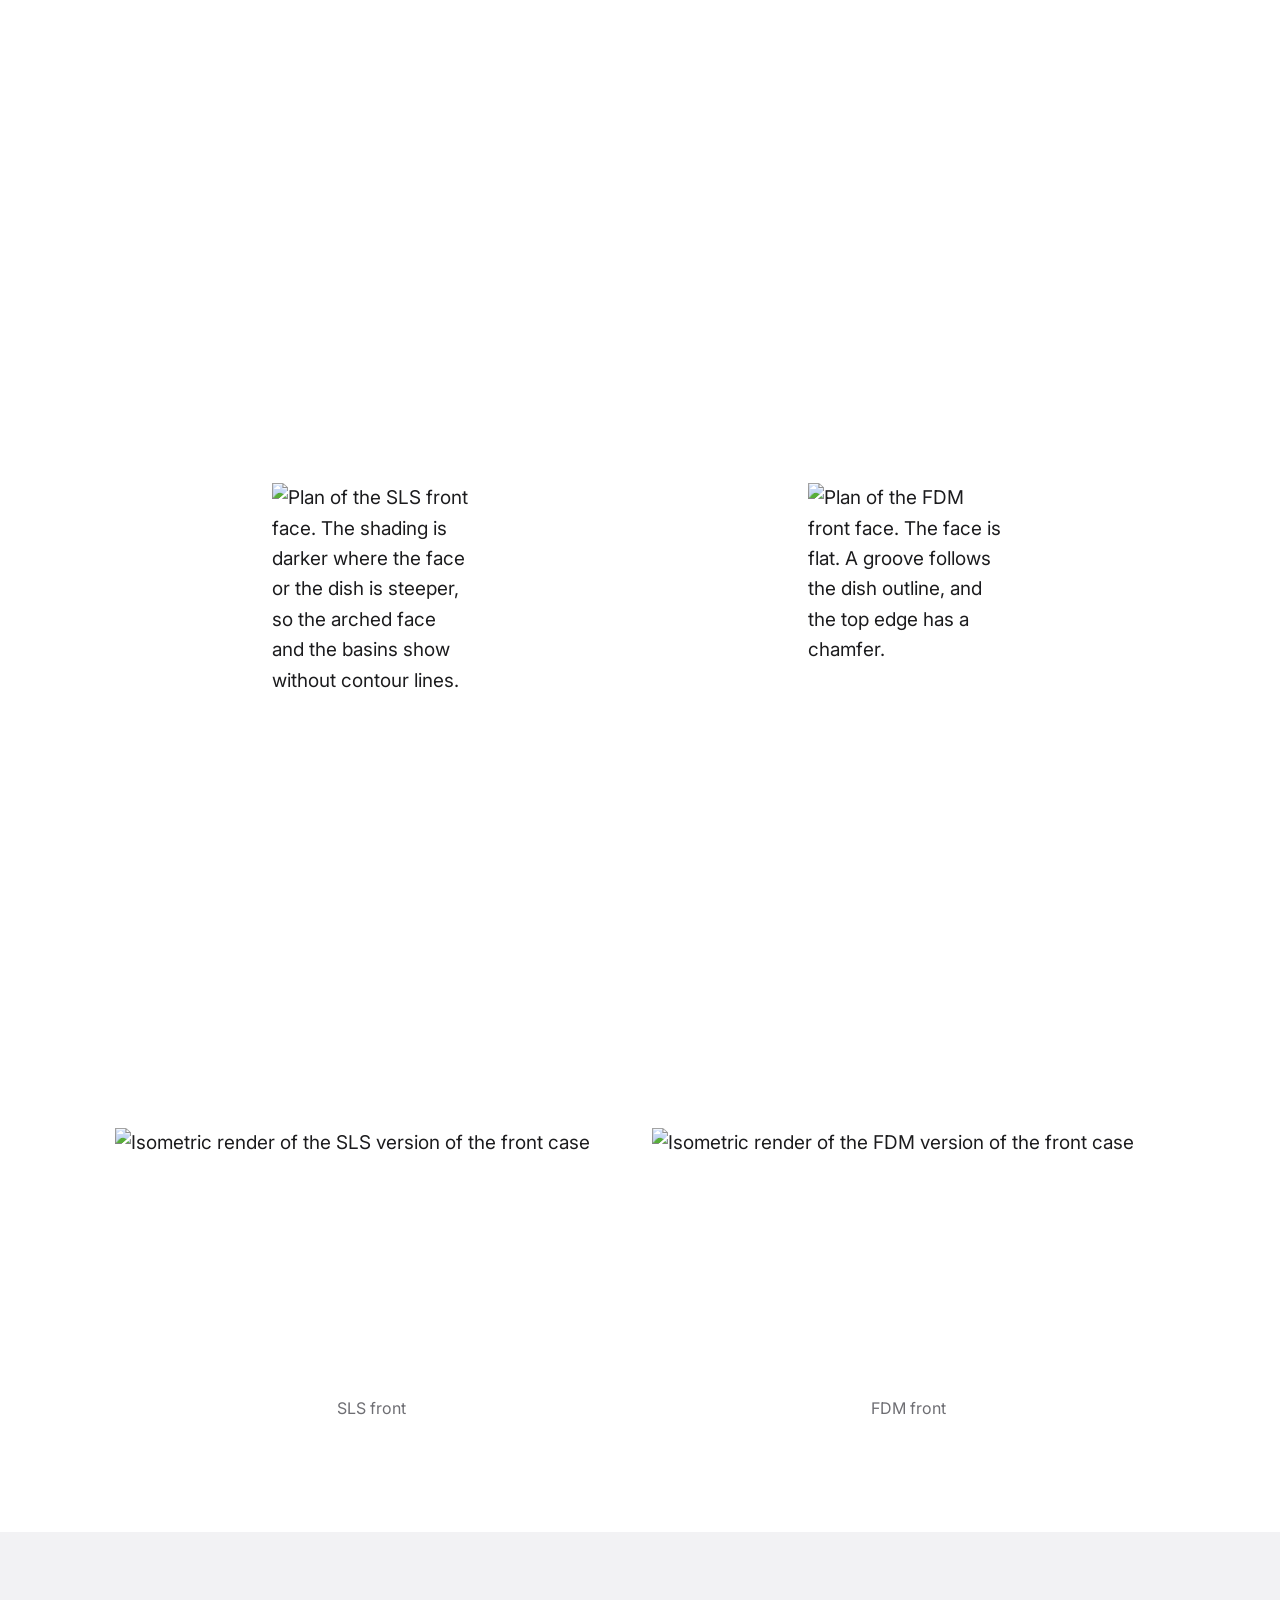
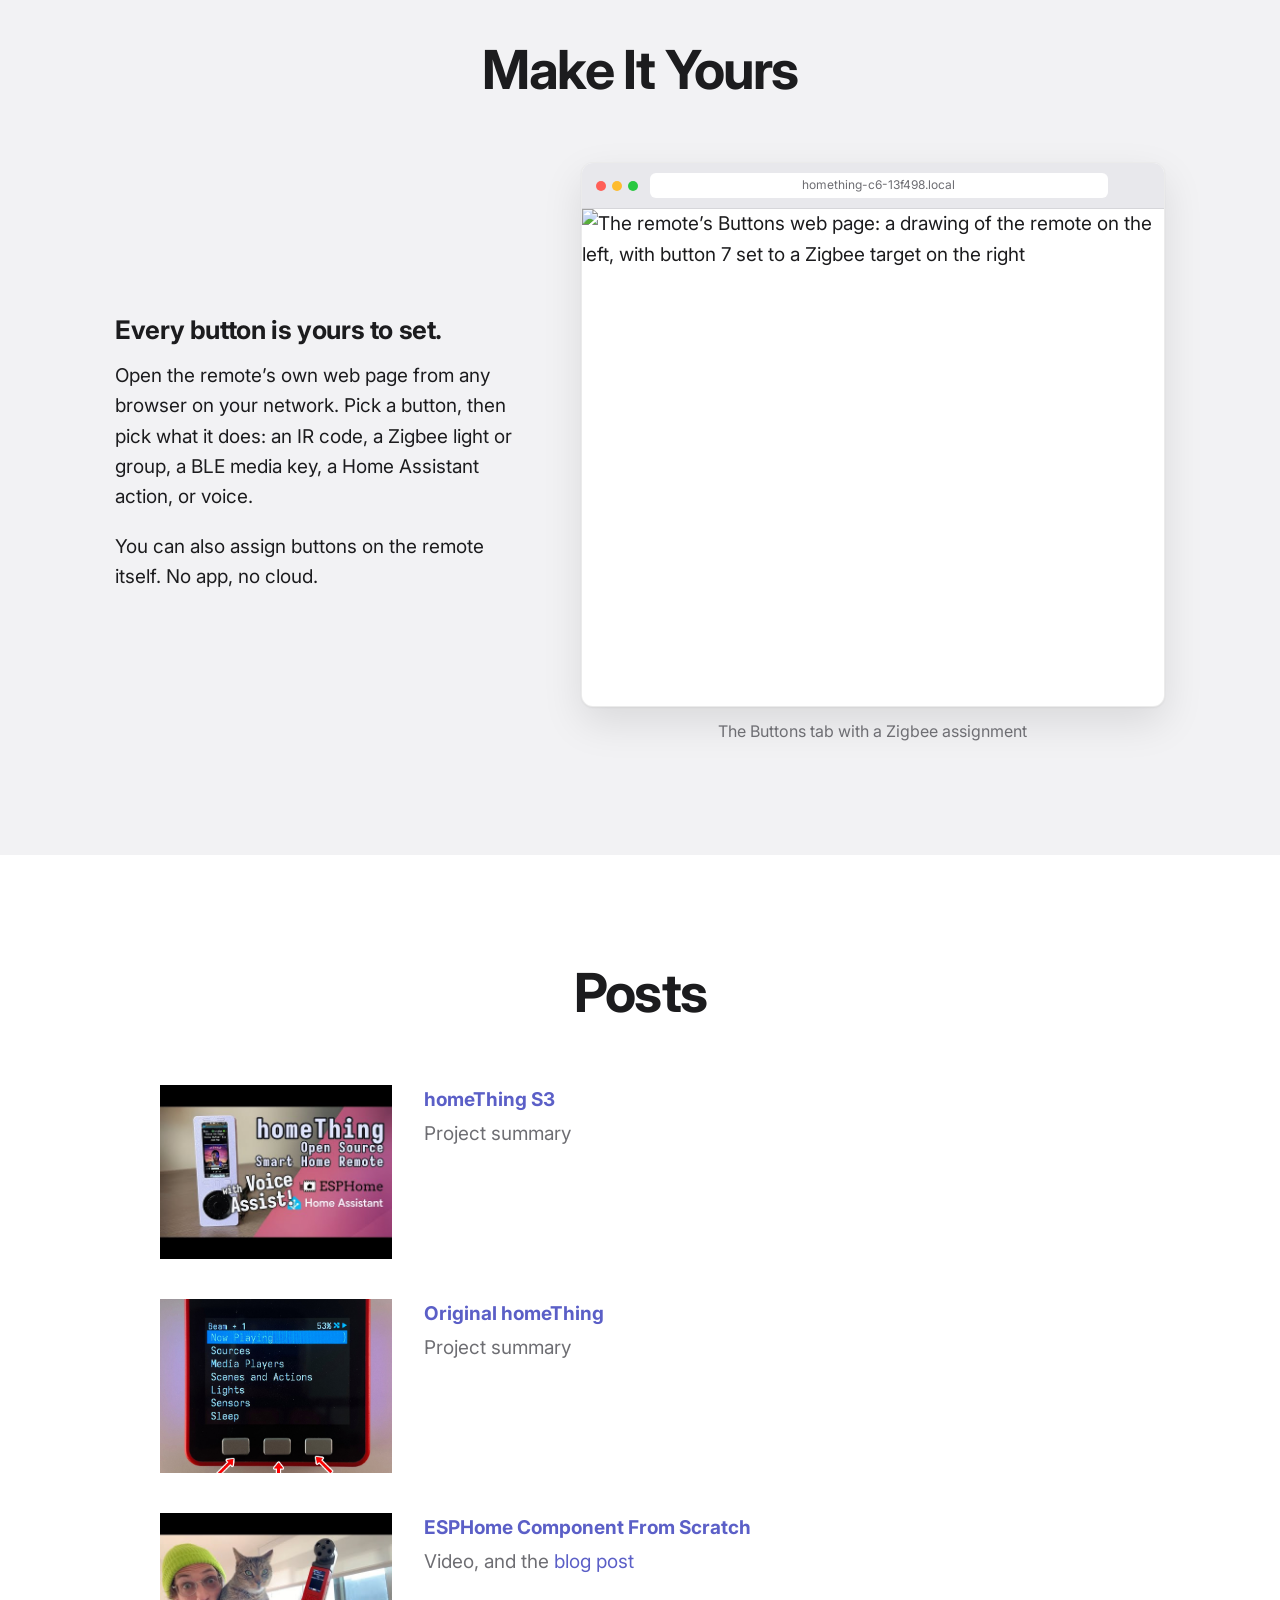
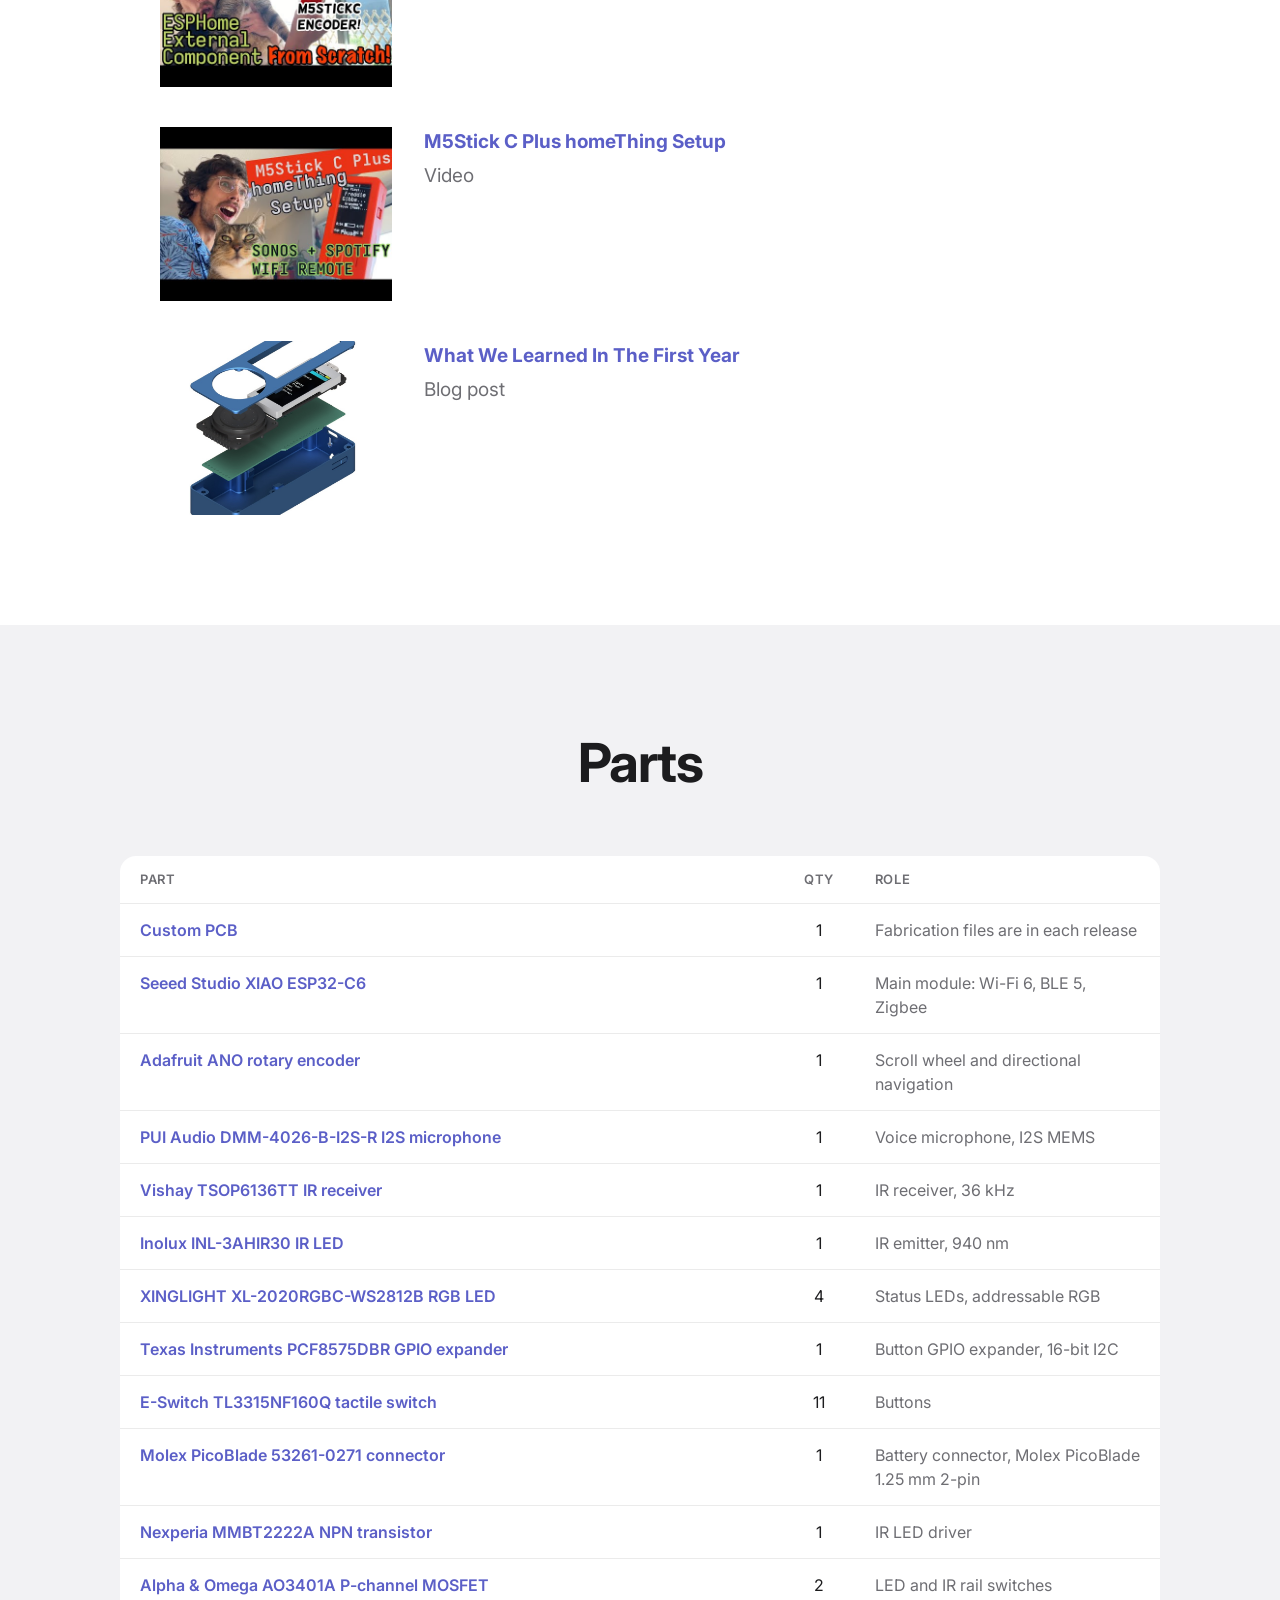
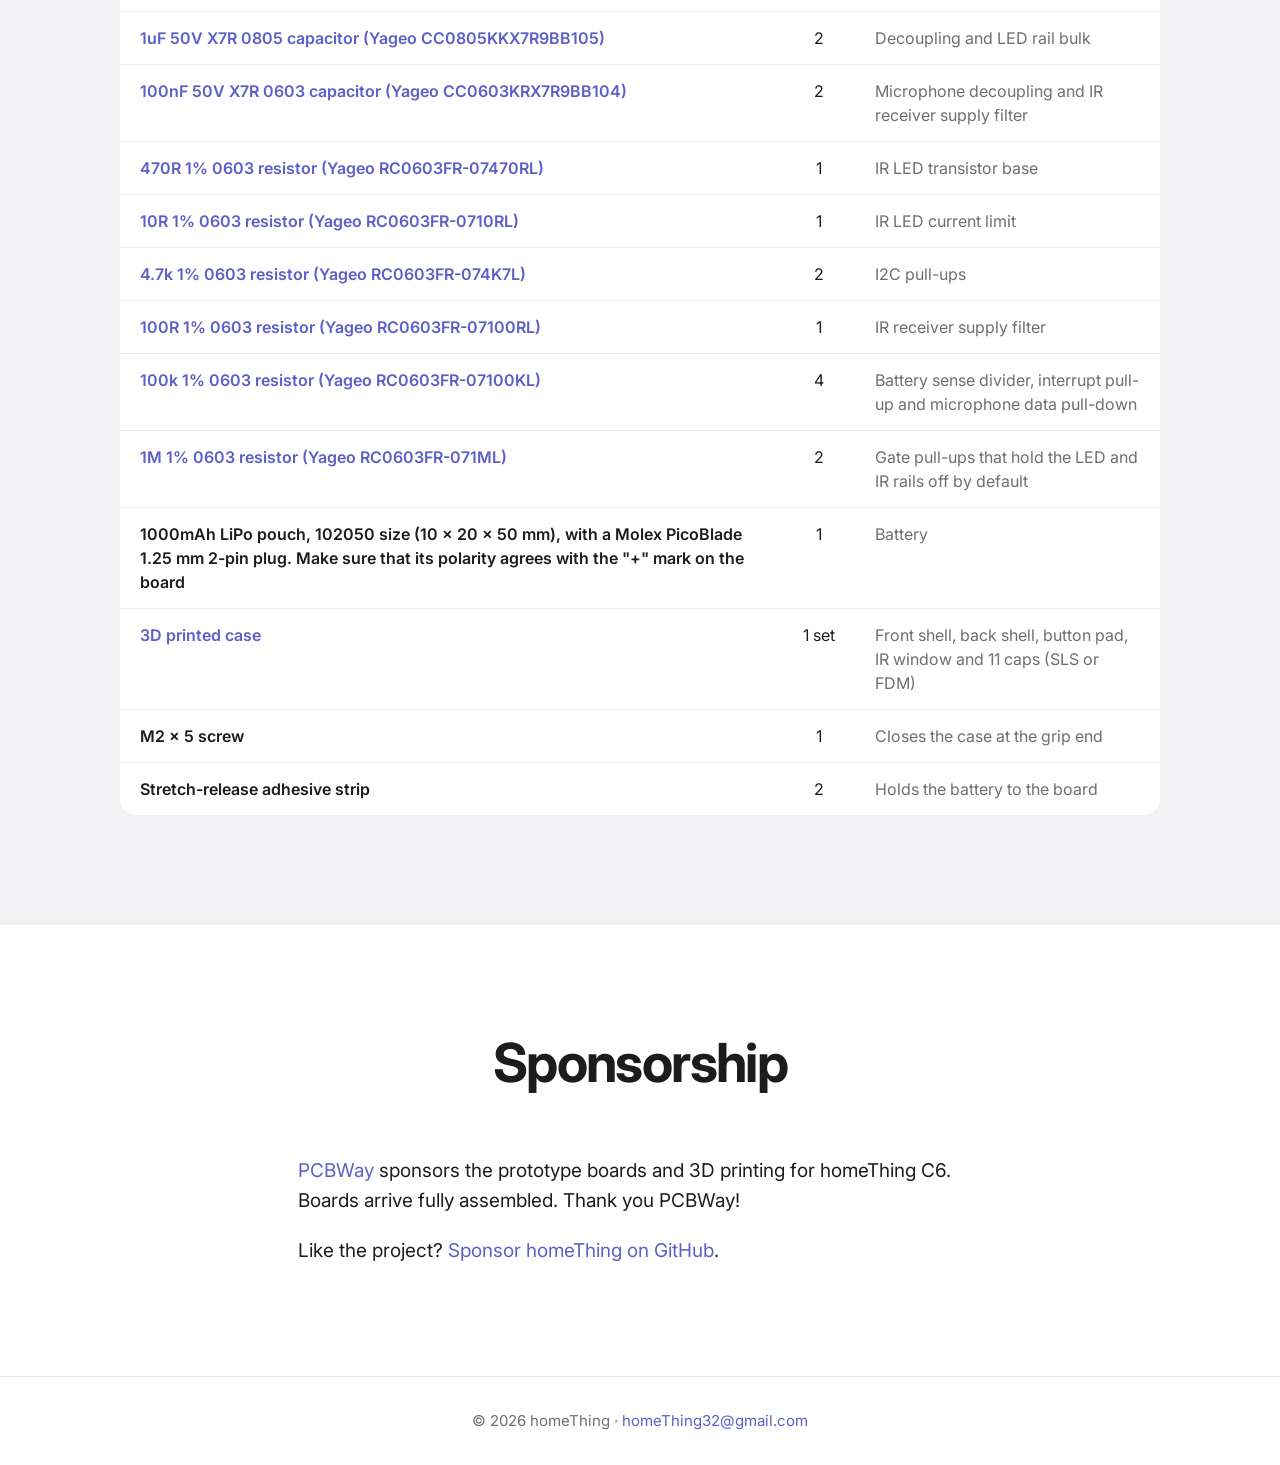
==== commit bc9b7ef6: "feat(site): use case-exploded.png as the explode video poster in a fixed 4:3 white box, and drop the" ====
--- a/site/index.html
+++ b/site/index.html
@@ -139,7 +139,7 @@
             <p class="caption">Coming soon. Hear first when homeThing C6 is ready to order.</p>
           </div>
           <div class="media">
-            <video src="assets/c6/explode.mp4" poster="assets/c6/explode.jpg" width="960" height="720" muted loop playsinline preload="none" data-autoplay aria-label="The case, the button pad and the board parts come apart, the exploded remote turns once, and the parts go back together"></video>
+            <video src="assets/c6/explode.mp4" poster="assets/case-exploded.png" width="960" height="720" muted loop playsinline preload="none" data-autoplay aria-label="The case, the button pad and the board parts come apart, the exploded remote turns once, and the parts go back together"></video>
           </div>
         </div>
       </div>
--- a/site/style.css
+++ b/site/style.css
@@ -517,6 +517,10 @@
   display: block;
   width: 100%;
   height: auto;
+  /* The poster is a portrait render. Without a fixed box the video jumps when playback starts. */
+  aspect-ratio: 4 / 3;
+  object-fit: contain;
+  background: #fff;
   border-radius: 16px;
 }
 
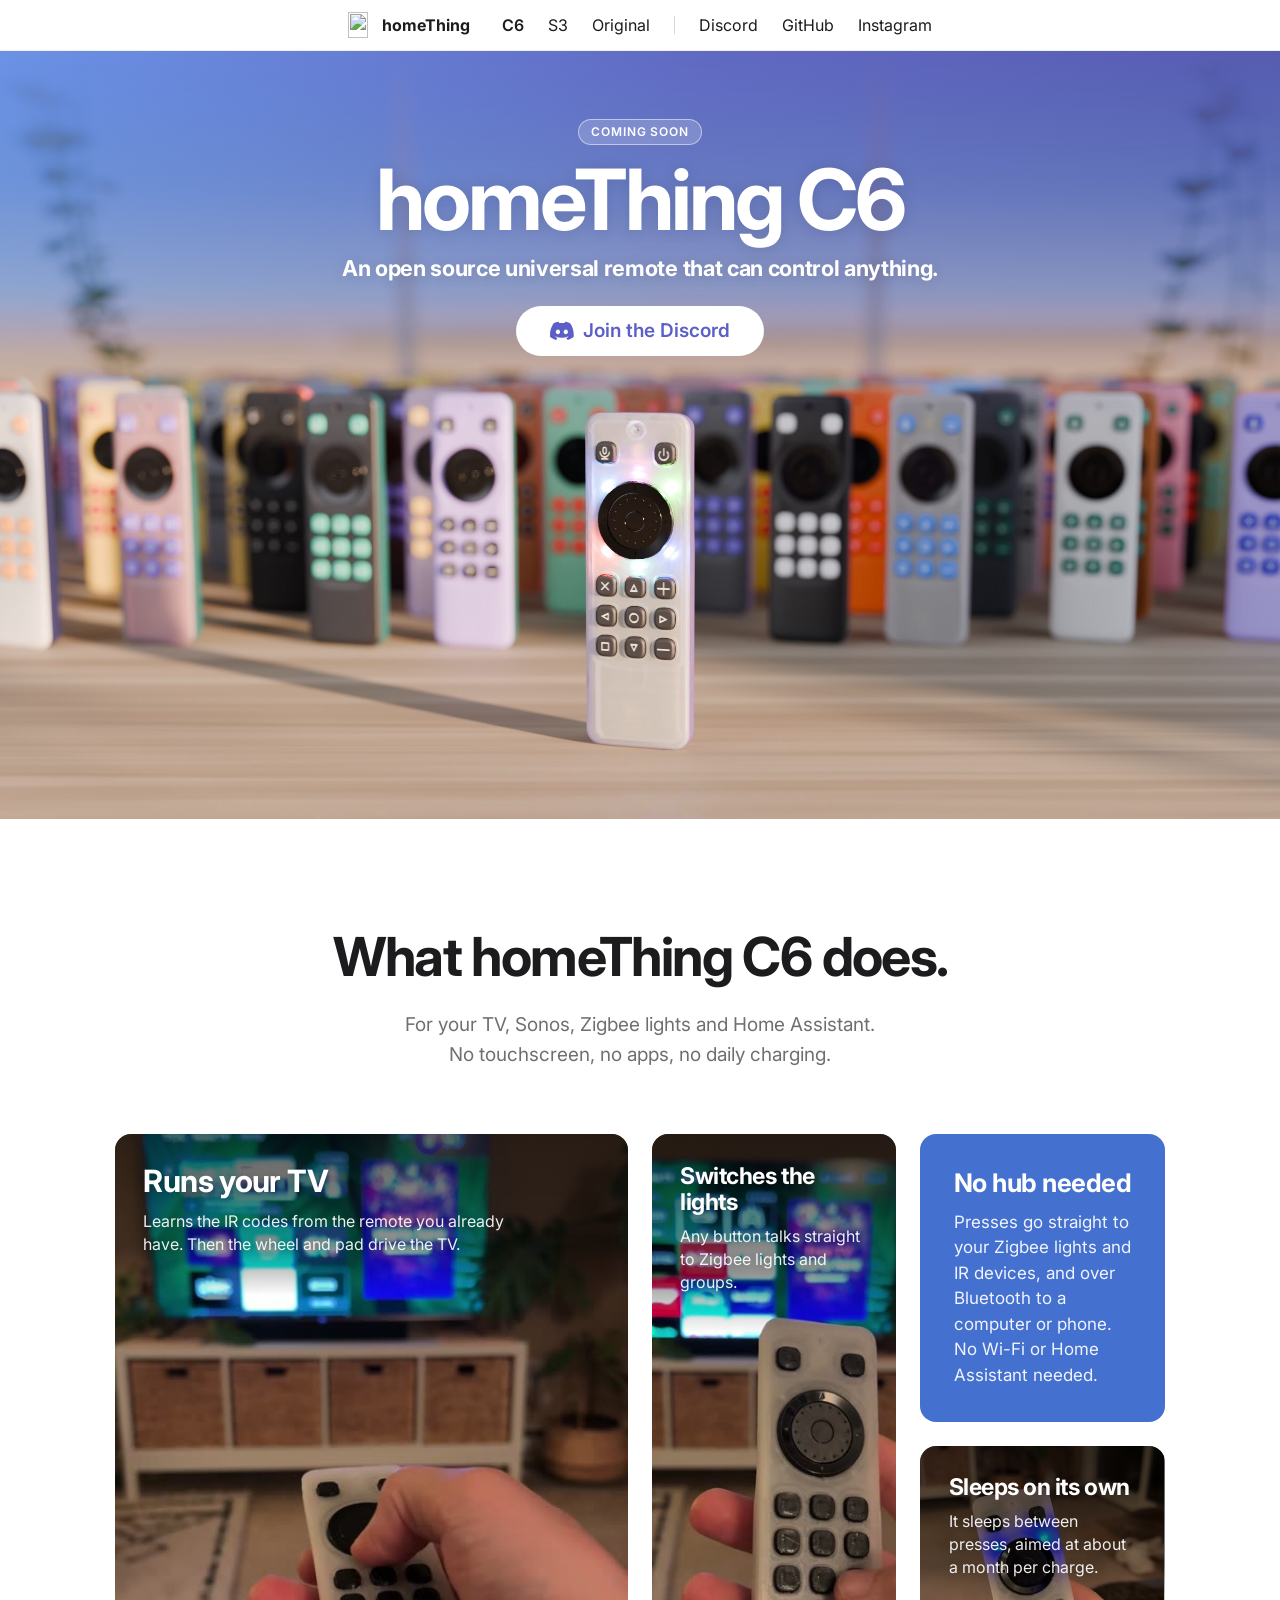
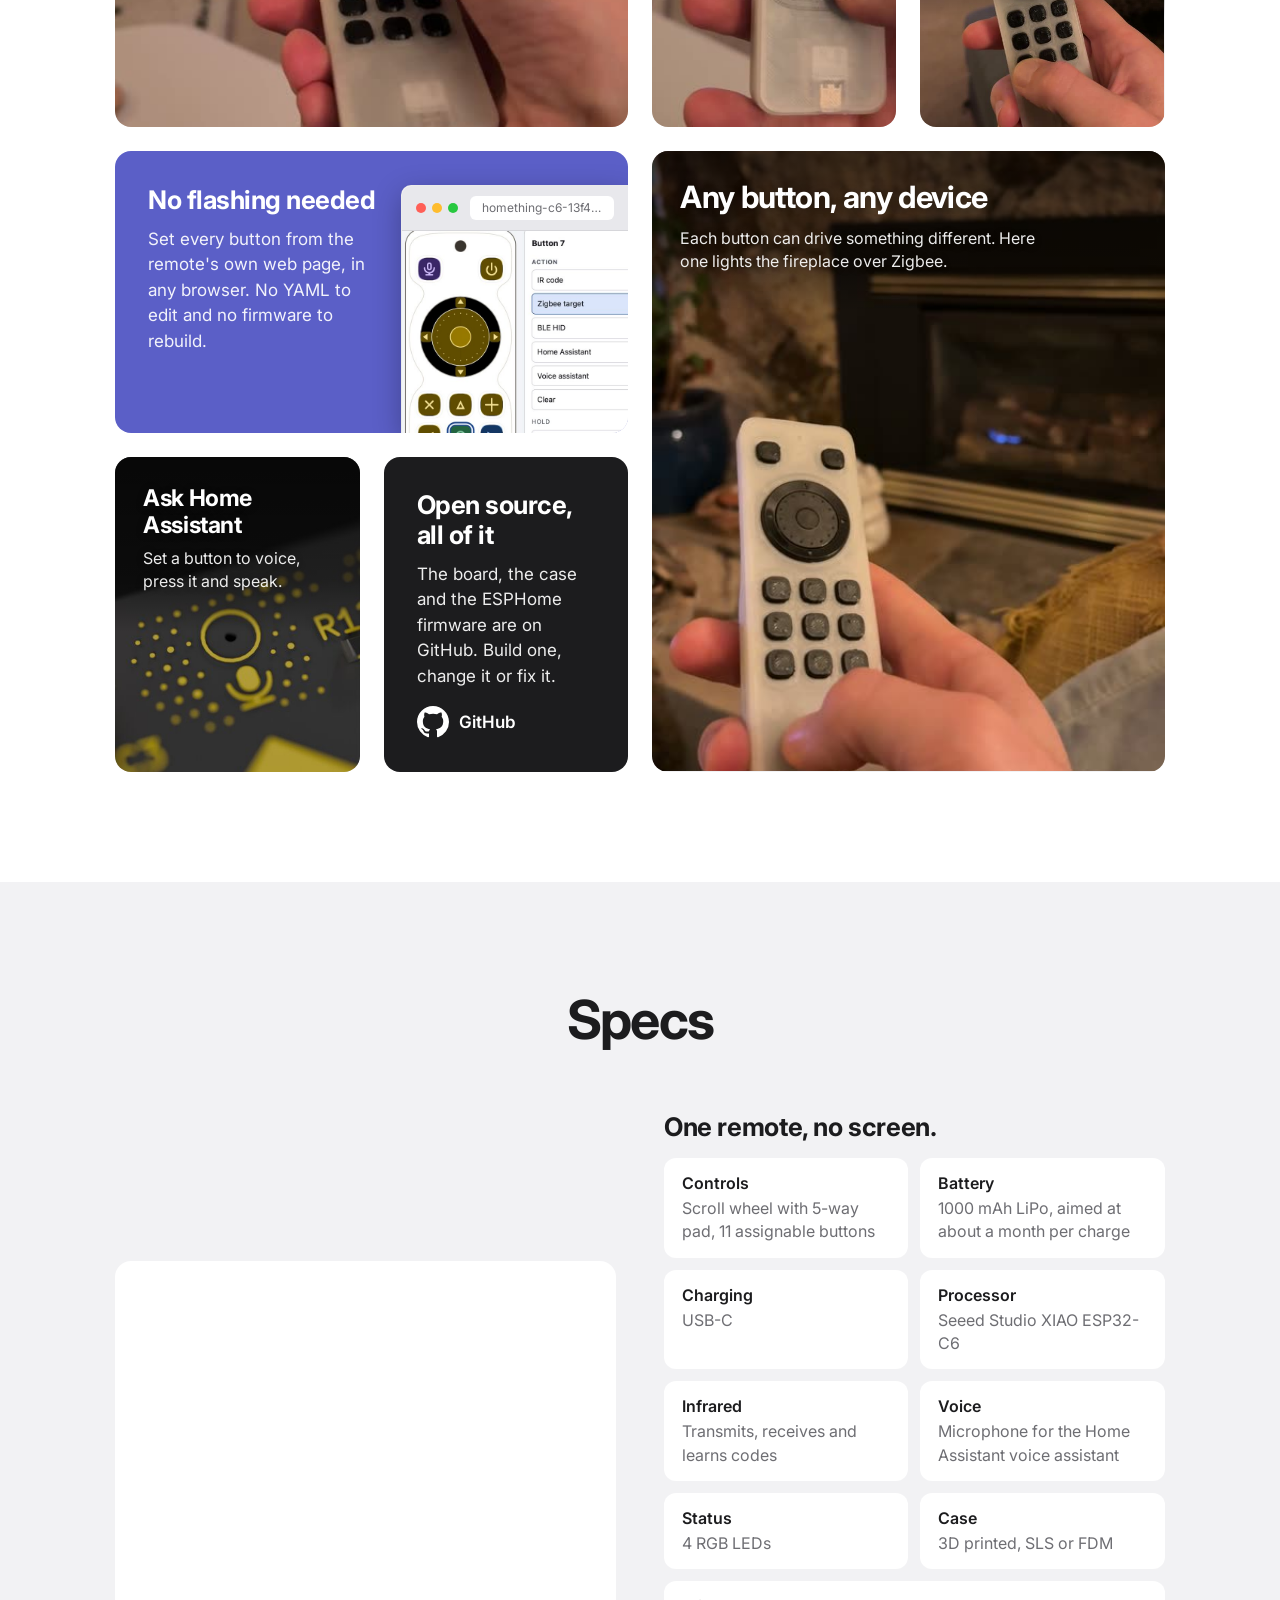
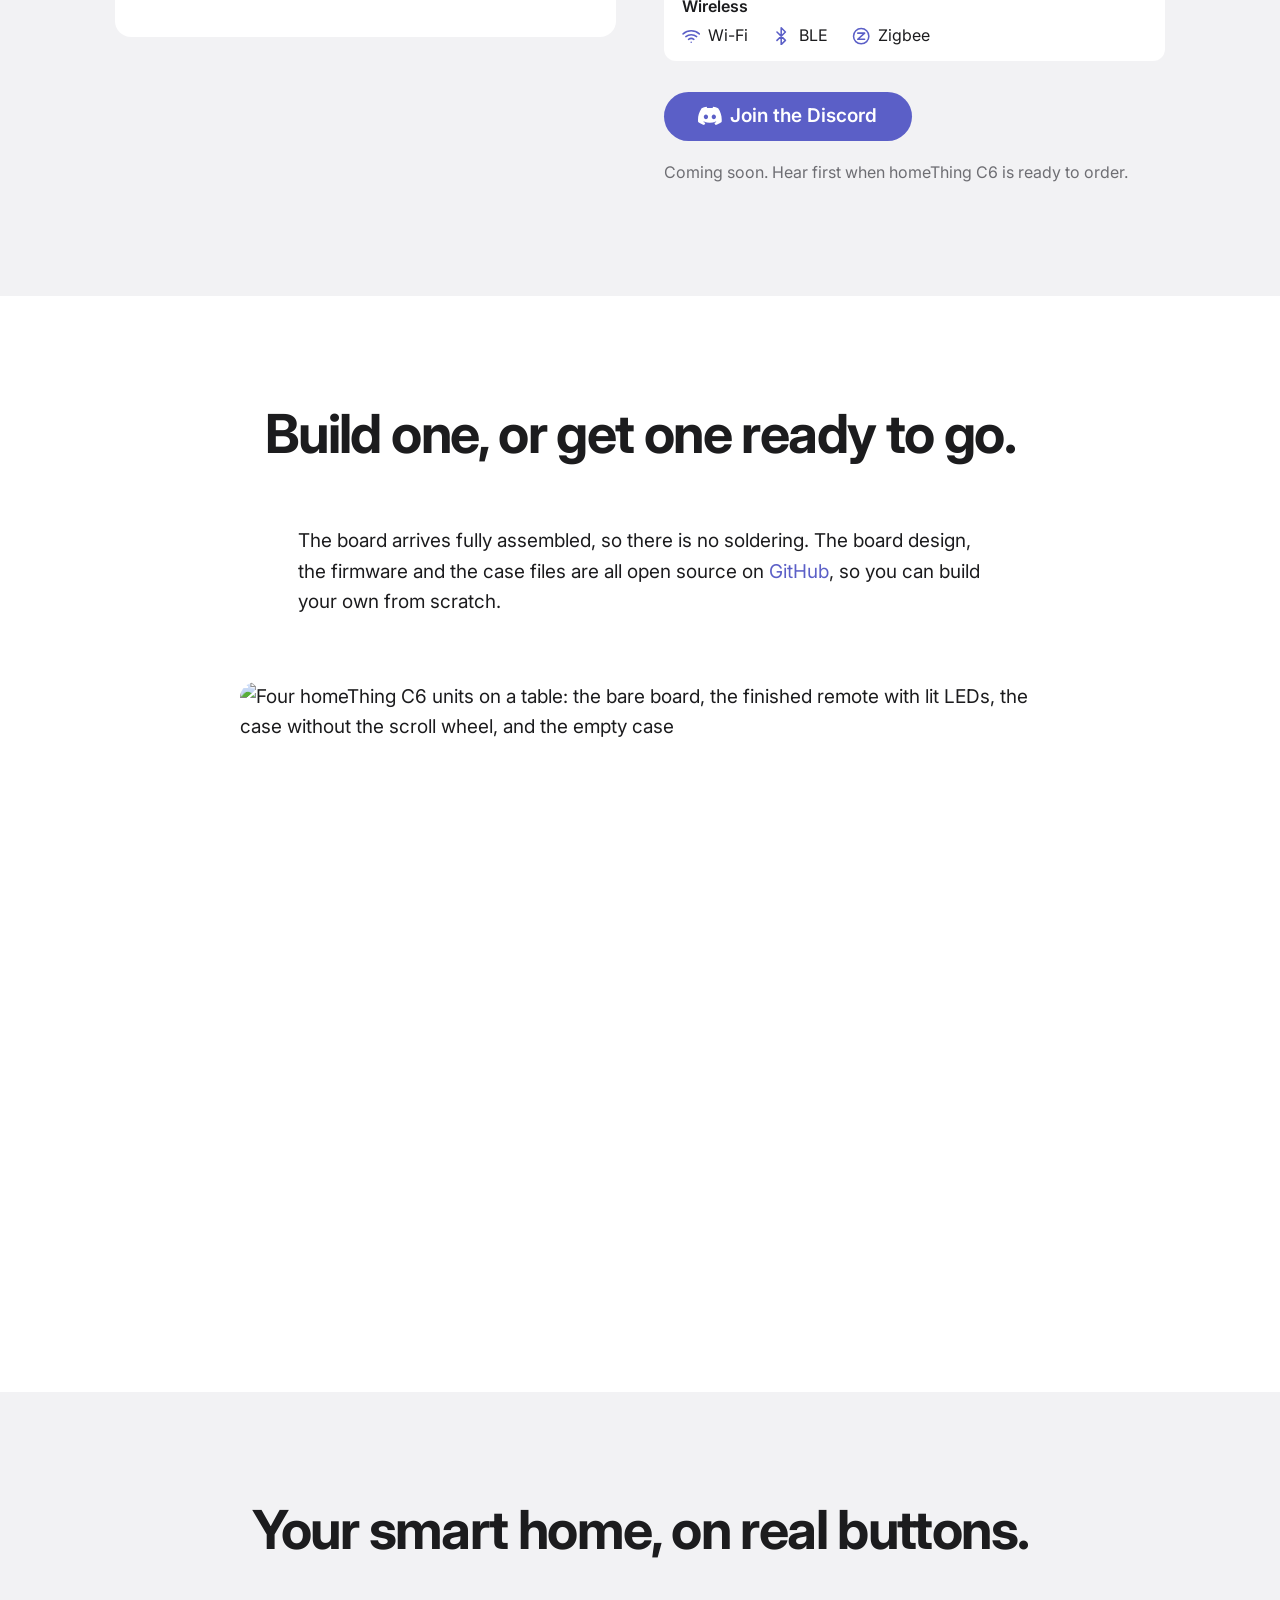
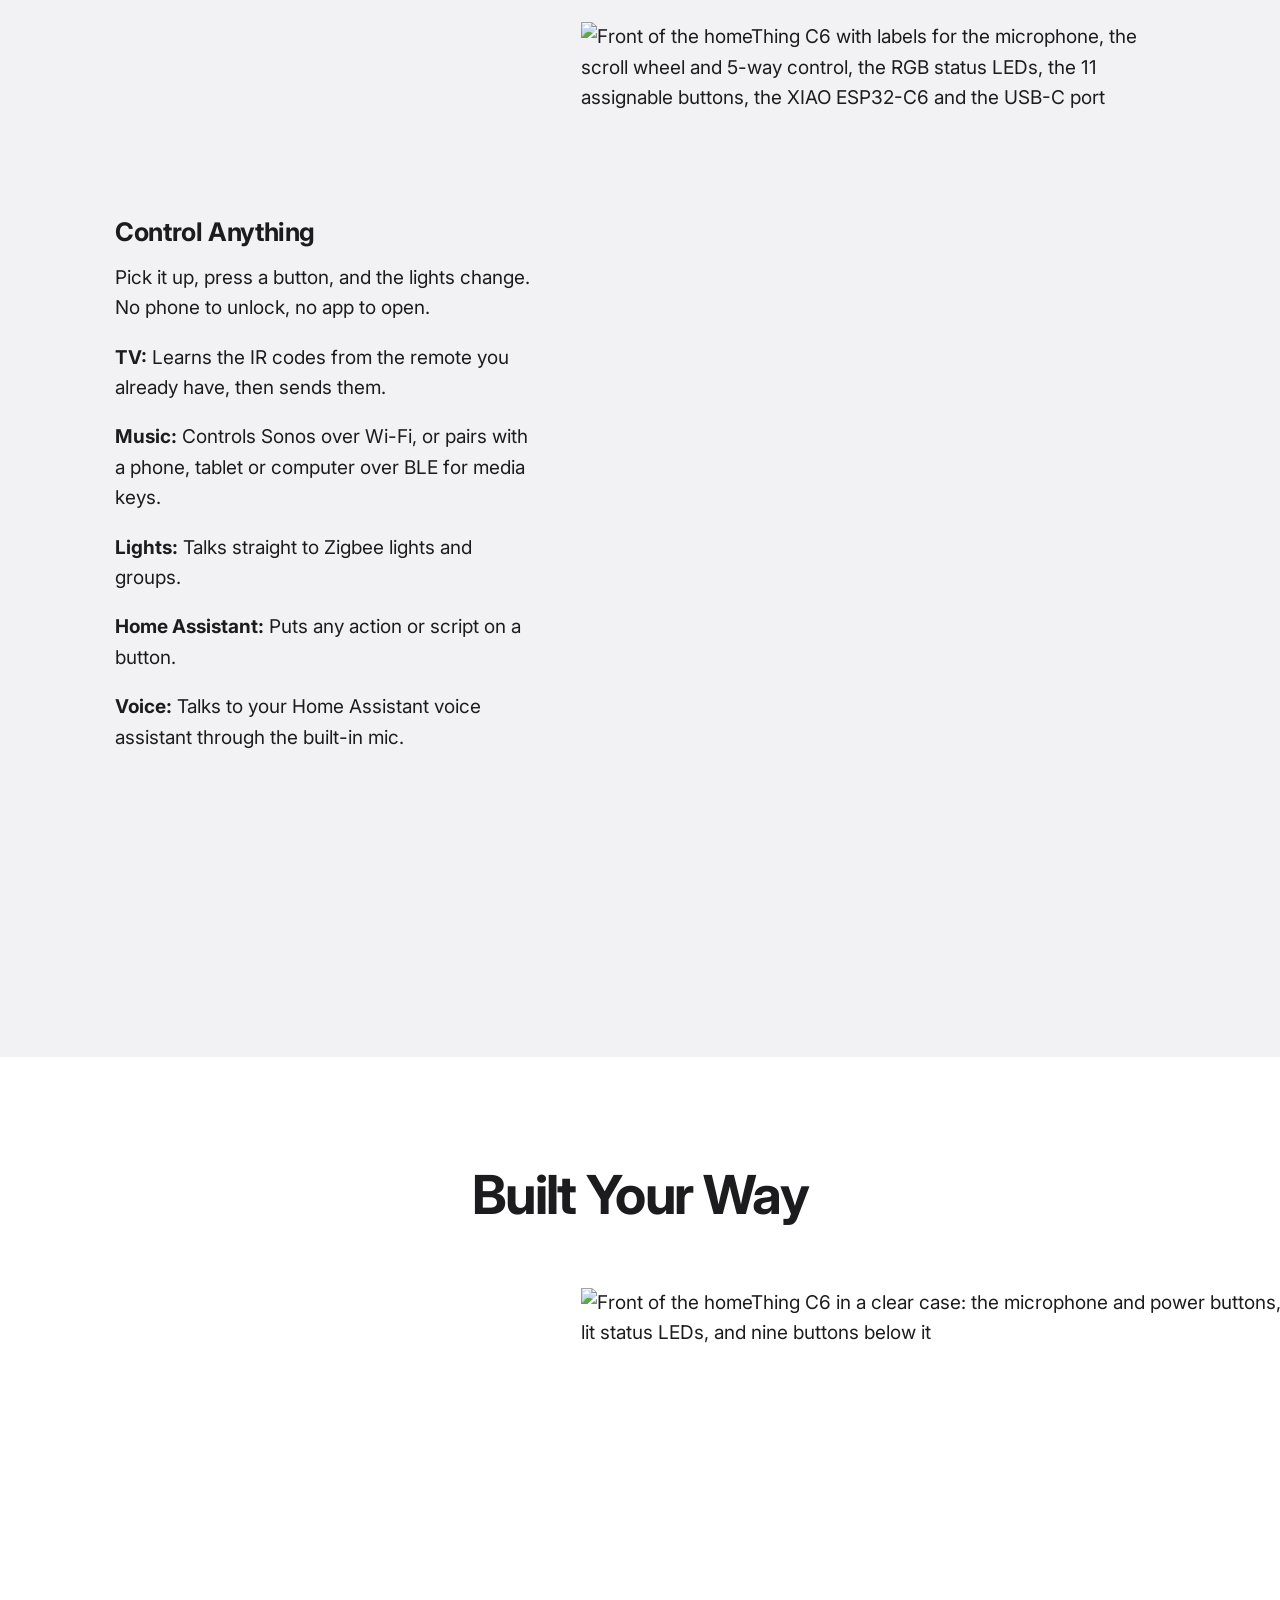
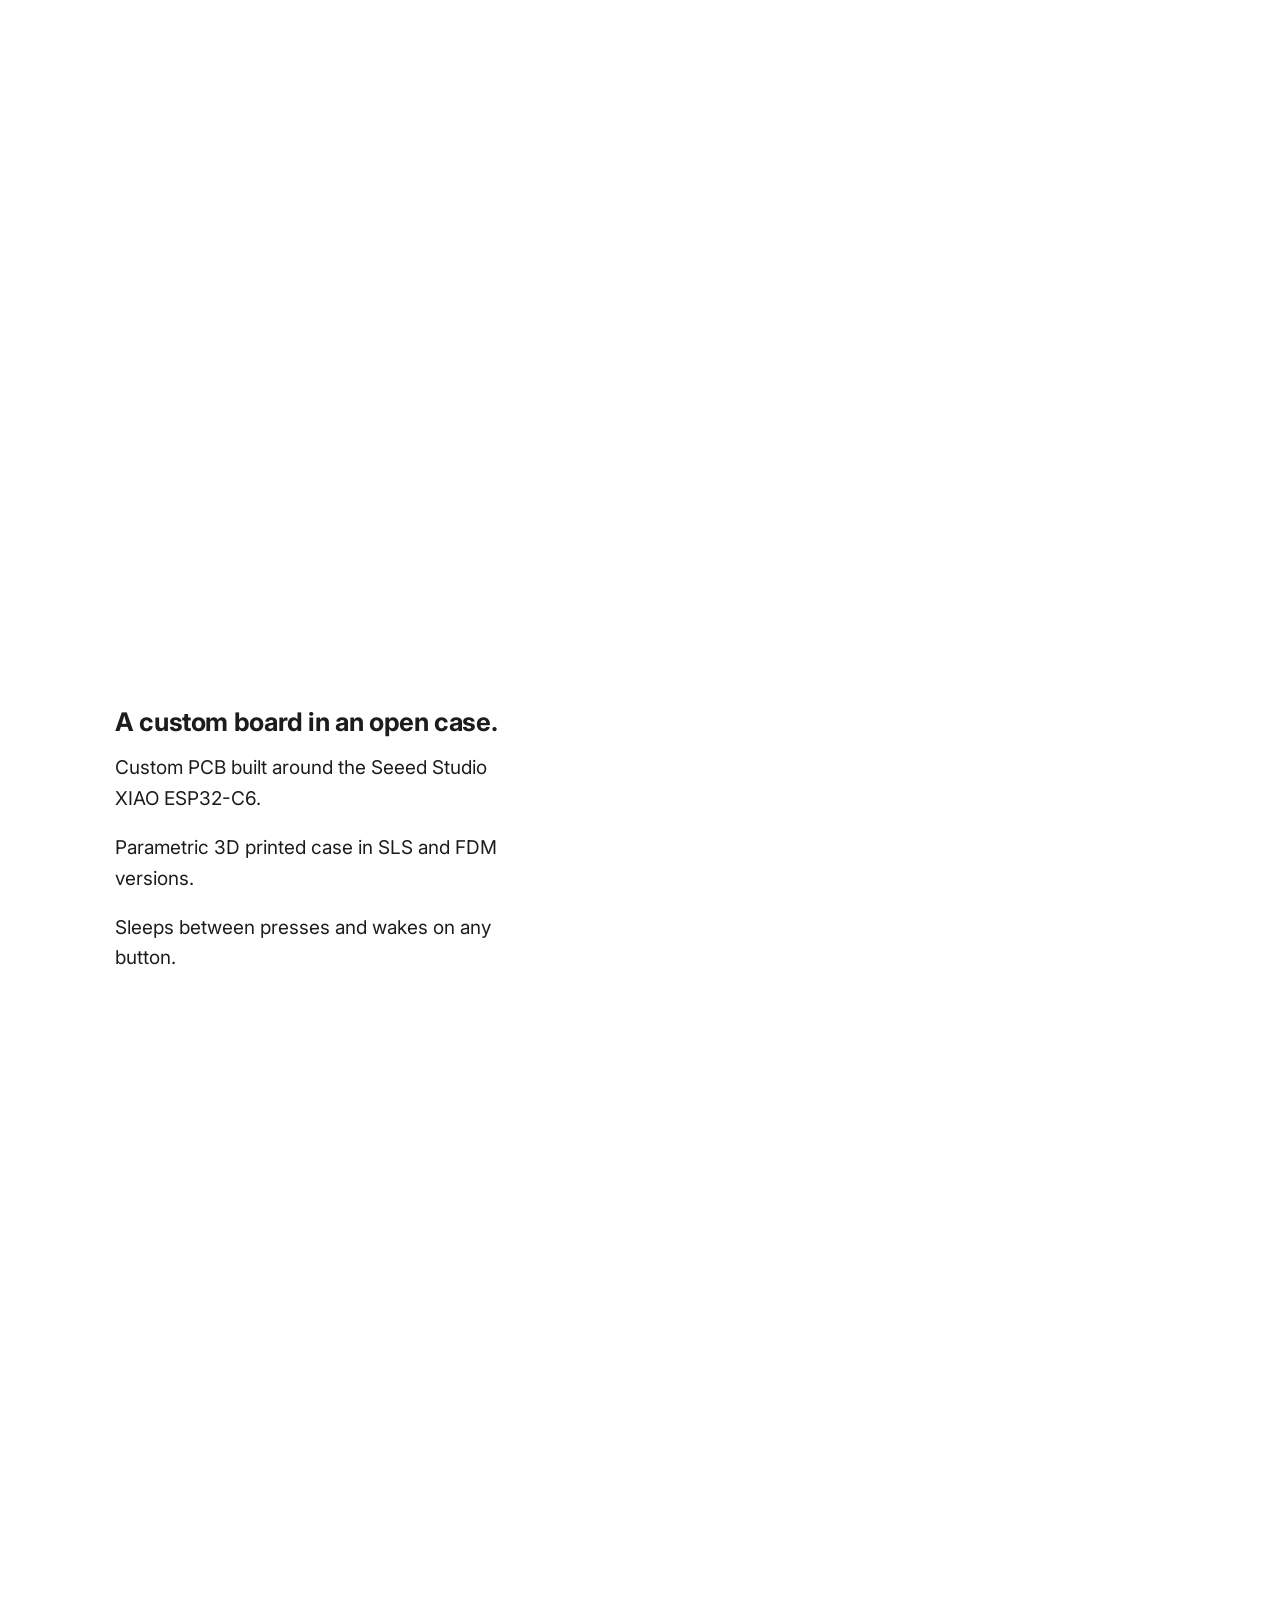
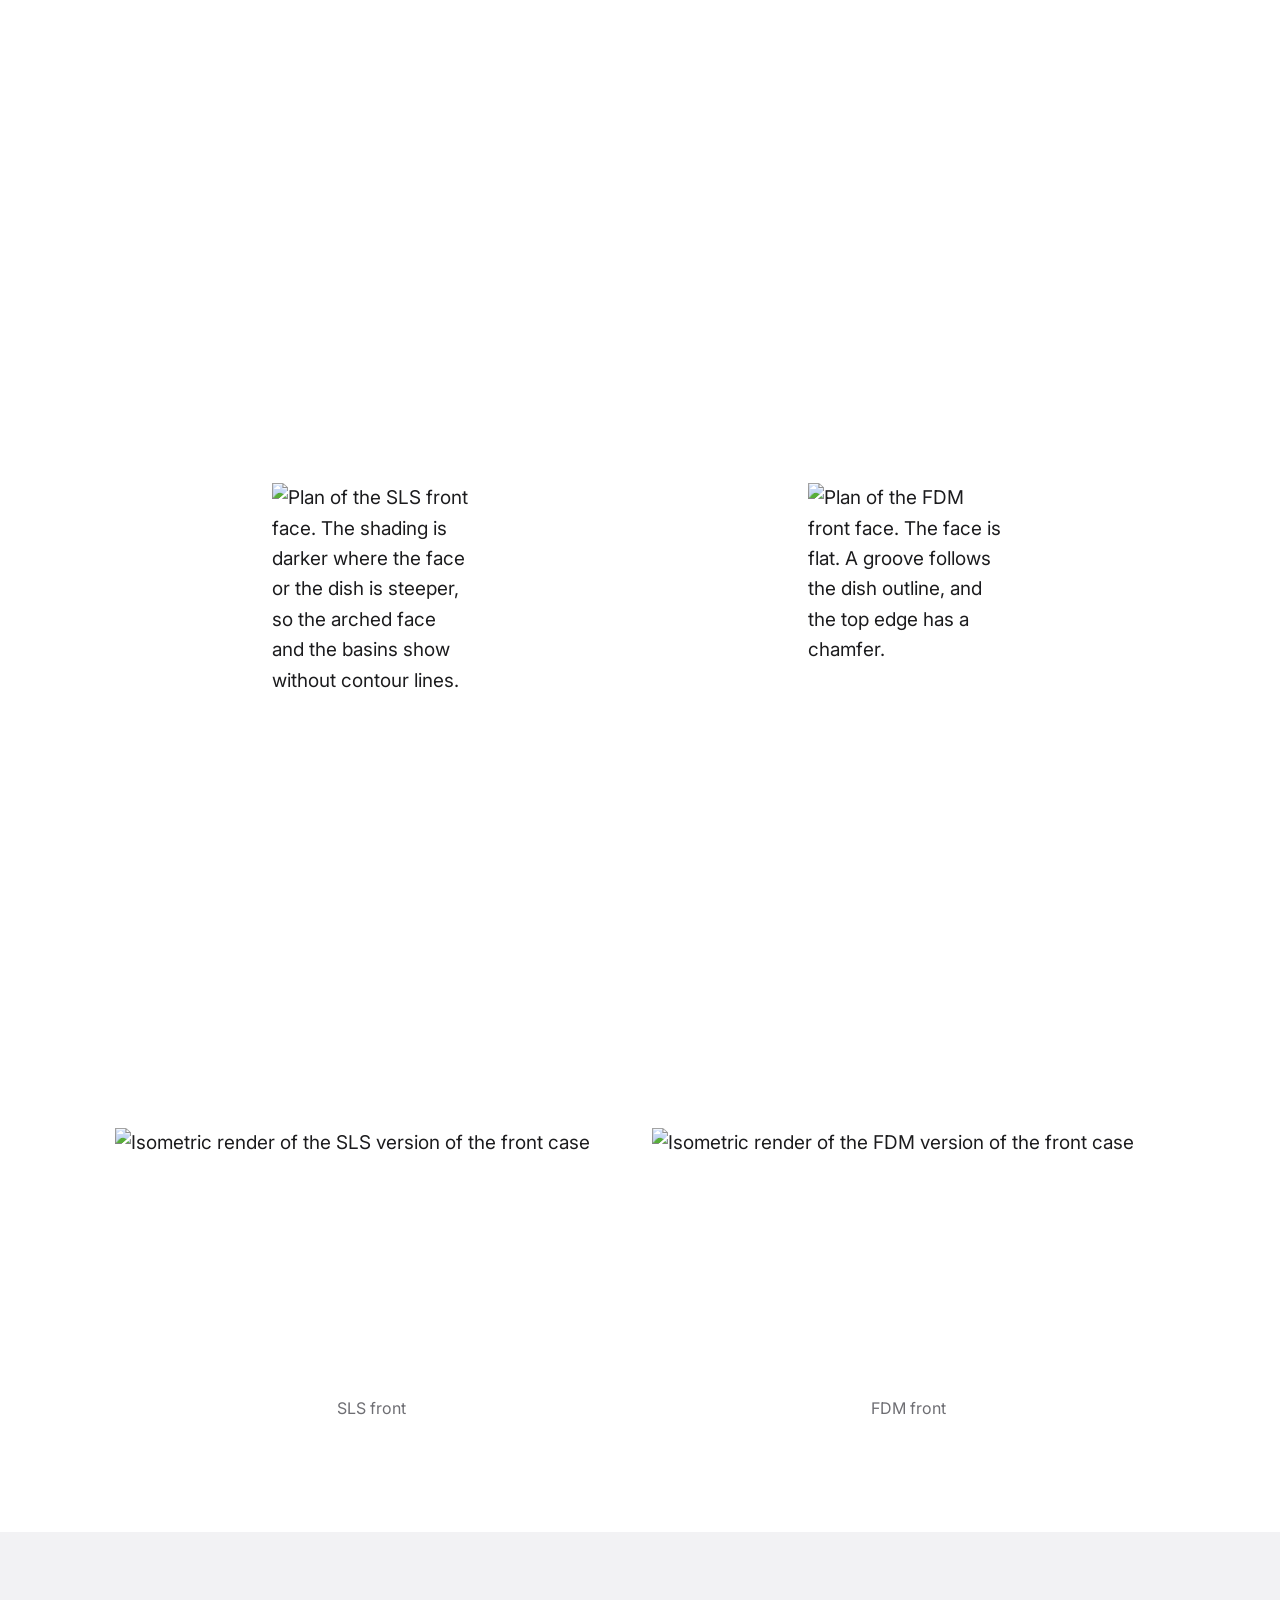
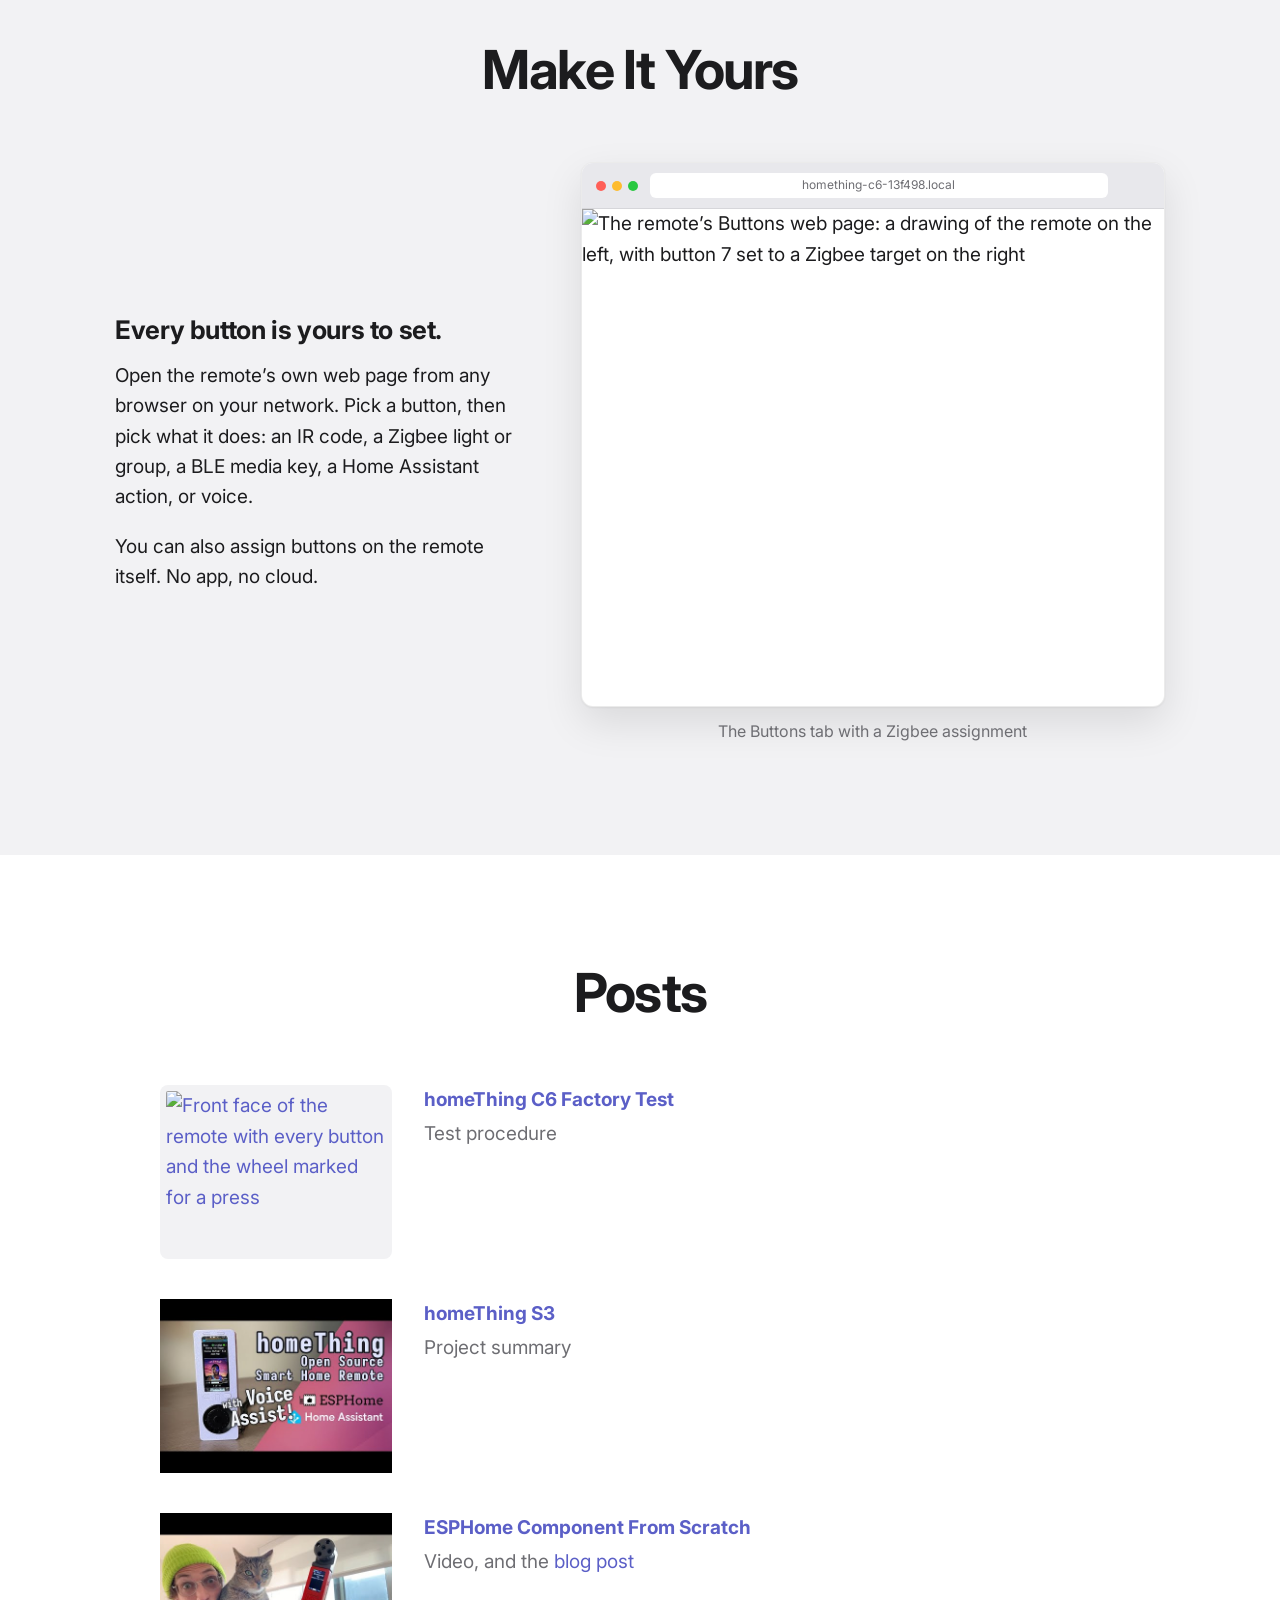
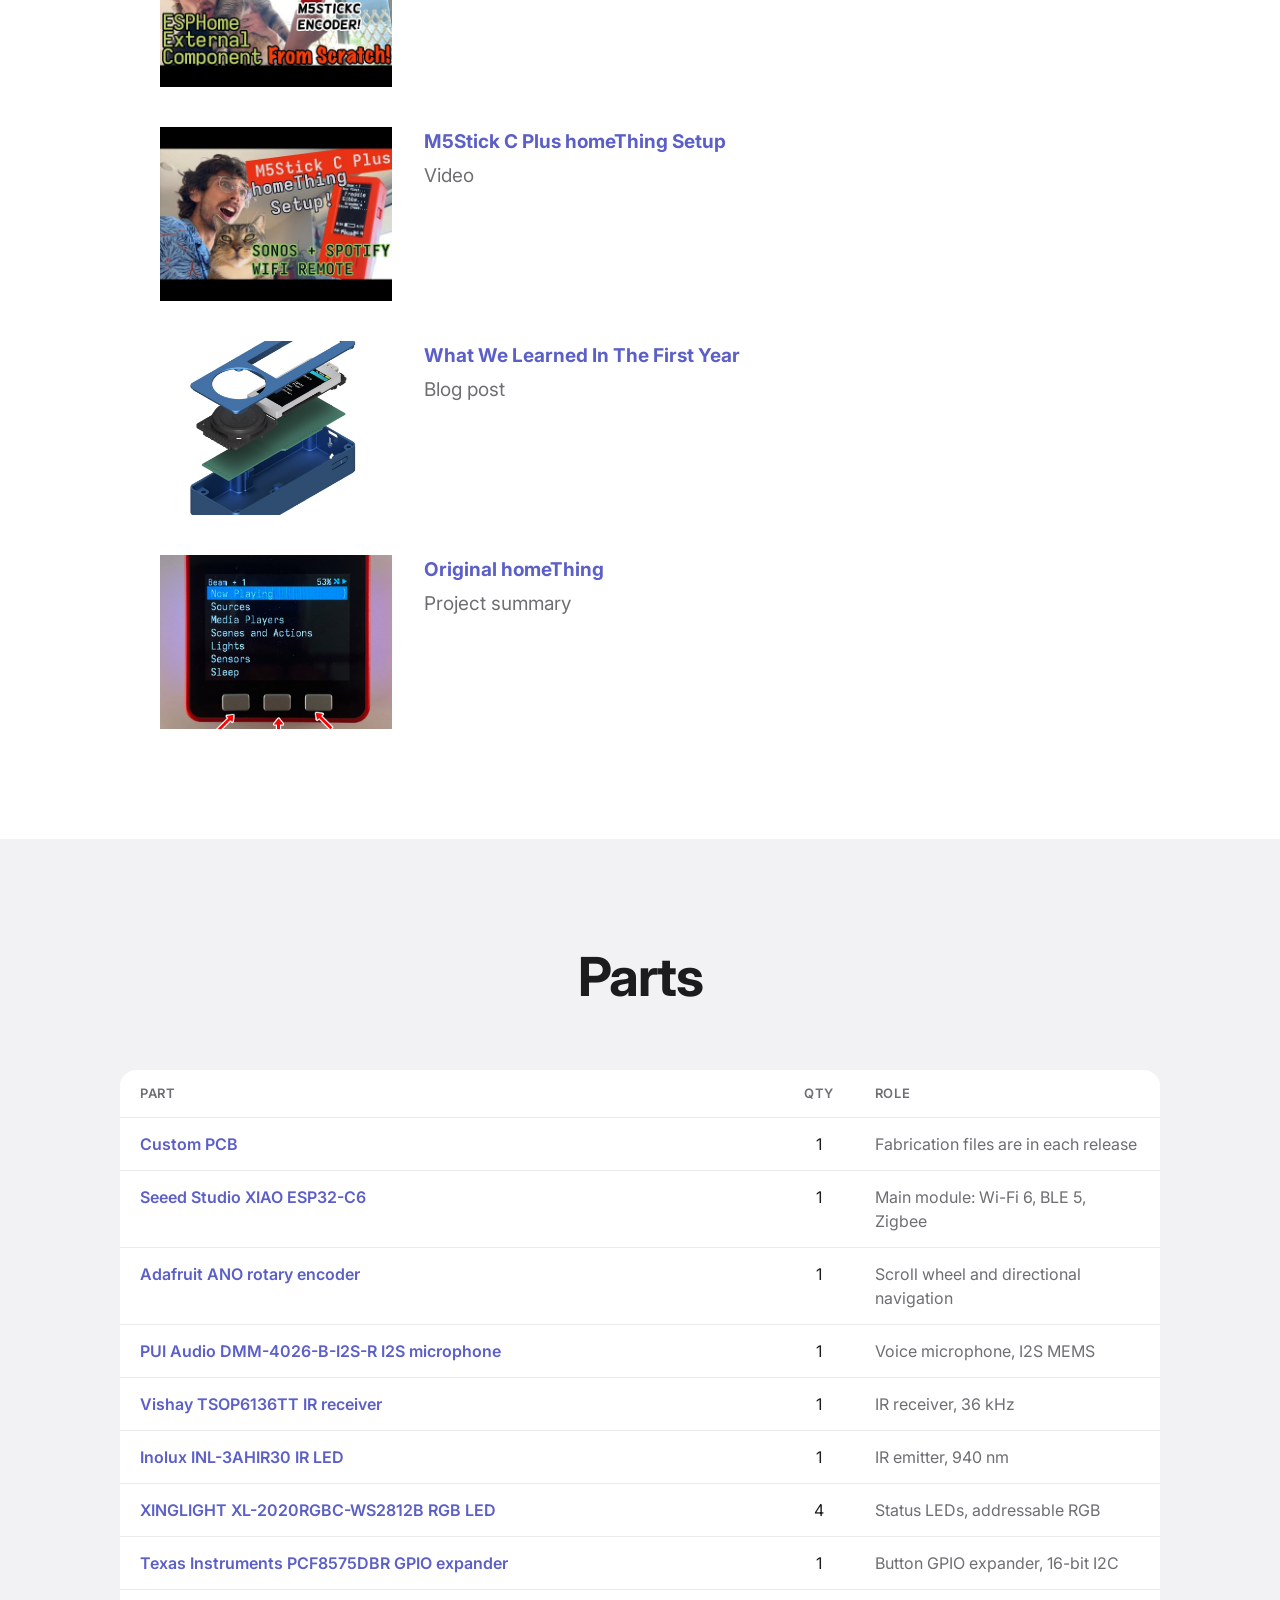
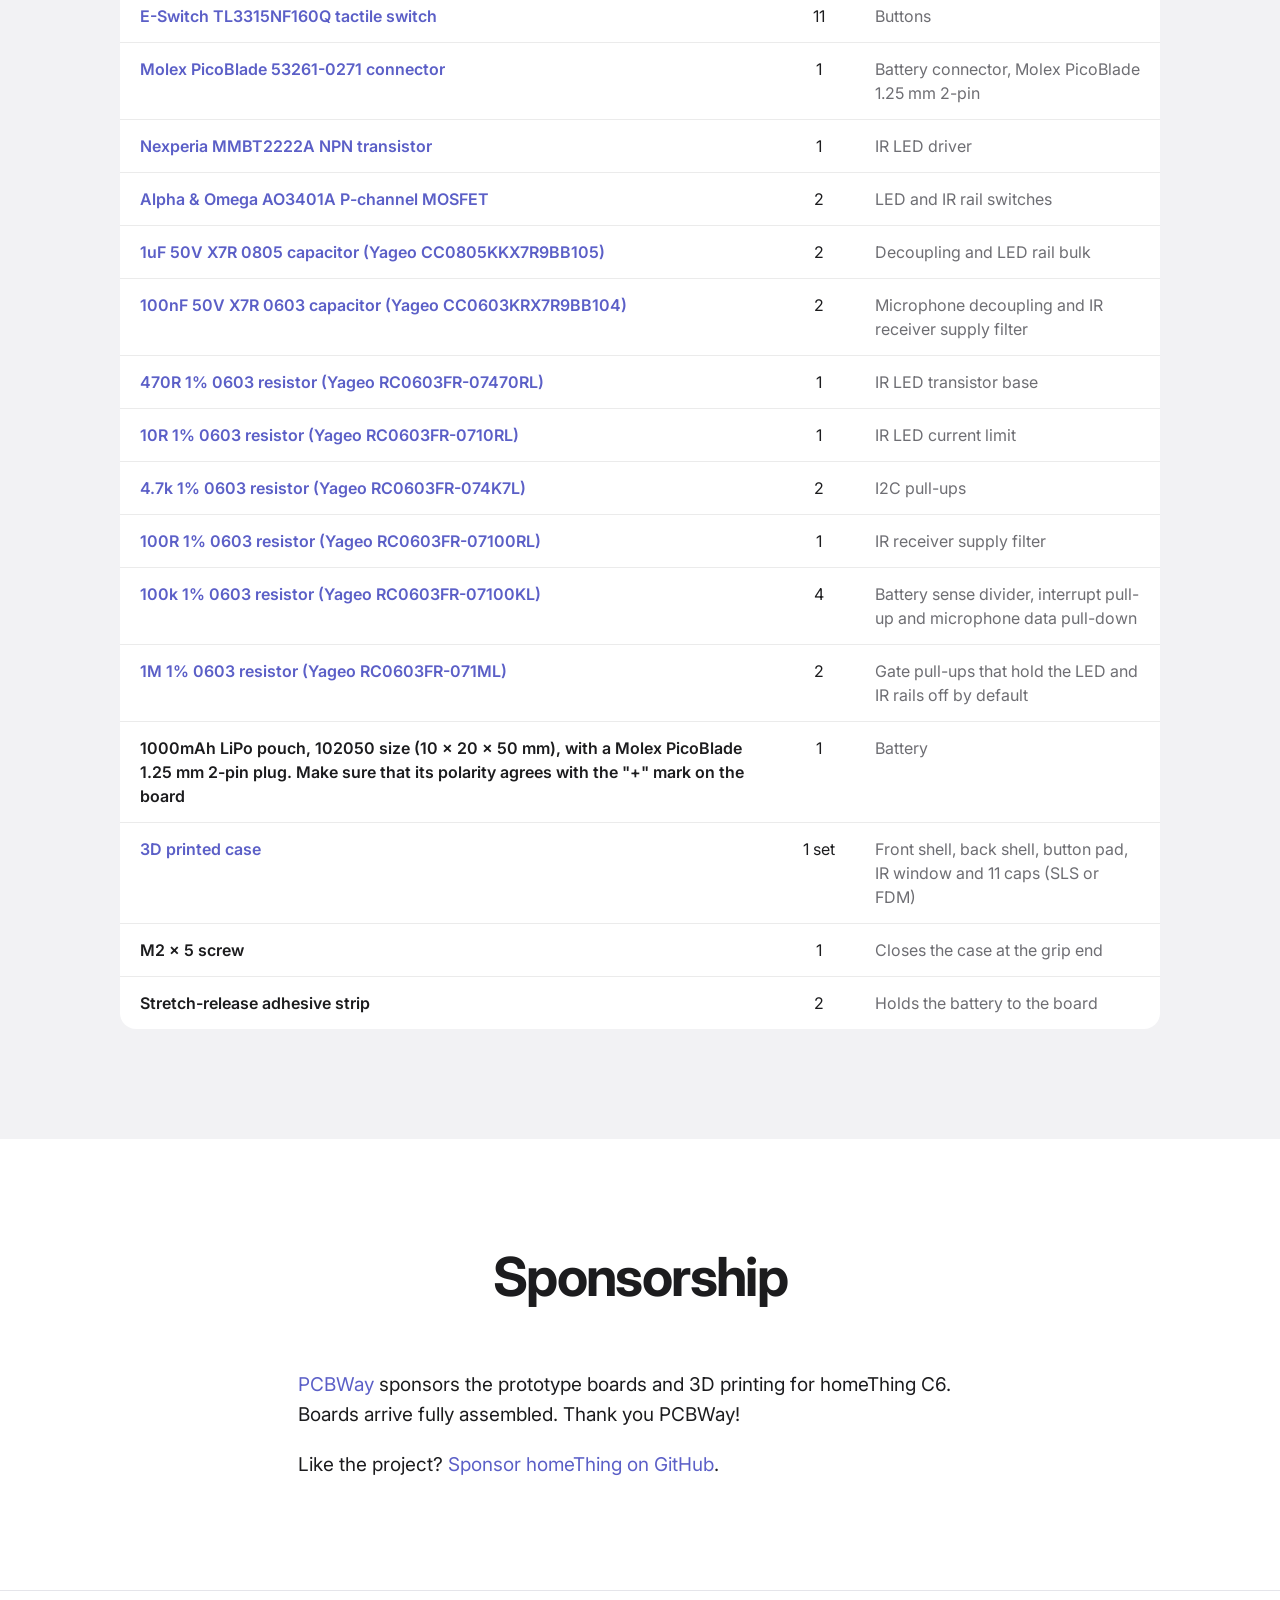
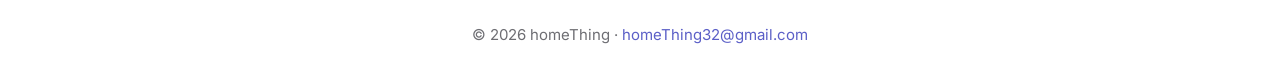
==== commit 99e97615: "docs(self-test): rename the procedure homeThing C6 Factory Test, give every step the same notes then" ====
--- a/site/index.html
+++ b/site/index.html
@@ -233,6 +233,13 @@
         <h2>Posts</h2>
         <ul class="posts">
           <li class="post">
+            <a href="factory-self-test.html"><img class="diagram" src="assets/self-test-step-2-inputs.svg" width="458" height="517" loading="lazy" alt="Front face of the remote with every button and the wheel marked for a press"></a>
+            <div>
+              <a class="post-title" href="factory-self-test.html">homeThing C6 Factory Test</a>
+              <p>Test procedure</p>
+            </div>
+          </li>
+          <li class="post">
             <a href="s3.html"><img src="assets/legacy/s3-video.jpg" width="480" height="360" loading="lazy" alt="Video thumbnail: the homeThing S3 remote with its screen showing the song that plays"></a>
             <div>
               <a class="post-title" href="s3.html">homeThing S3</a>
@@ -240,31 +247,31 @@
             </div>
           </li>
           <li class="post">
+            <a href="https://www.youtube.com/watch?v=fqayrwJGlJA" target="_blank" rel="noopener"><img src="assets/legacy/post-esphome-component.jpg" width="480" height="360" loading="lazy" alt="Video thumbnail for ESPHome Component From Scratch"></a>
+            <div>
+              <a class="post-title" href="https://www.youtube.com/watch?v=fqayrwJGlJA" target="_blank" rel="noopener">ESPHome Component From Scratch</a>
+              <p>Video, and the <a href="esphome-component-from-scratch.html">blog post</a></p>
+            </div>
+          </li>
+          <li class="post">
+            <a href="https://www.youtube.com/watch?v=LEmA9E3Gzkk" target="_blank" rel="noopener"><img src="assets/legacy/post-m5stick-setup.jpg" width="480" height="360" loading="lazy" alt="Video thumbnail for M5Stick C Plus homeThing Setup"></a>
+            <div>
+              <a class="post-title" href="https://www.youtube.com/watch?v=LEmA9E3Gzkk" target="_blank" rel="noopener">M5Stick C Plus homeThing Setup</a>
+              <p>Video</p>
+            </div>
+          </li>
+          <li class="post">
+            <a href="first-year.html"><img src="assets/legacy/post-first-year.jpg" width="886" height="886" loading="lazy" alt="Cover image for What We Learned In The First Year"></a>
+            <div>
+              <a class="post-title" href="first-year.html">What We Learned In The First Year</a>
+              <p>Blog post</p>
+            </div>
+          </li>
+          <li class="post">
             <a href="original.html"><img src="assets/legacy/orig-m5stackfire.jpg" width="1330" height="1330" loading="lazy" alt="The original homeThing menu on an M5Stack Fire, with the Back, Select and Next buttons labelled"></a>
             <div>
               <a class="post-title" href="original.html">Original homeThing</a>
               <p>Project summary</p>
-            </div>
-          </li>
-          <li class="post">
-            <a href="https://www.youtube.com/watch?v=fqayrwJGlJA" target="_blank" rel="noopener"><img src="assets/legacy/post-esphome-component.jpg" width="480" height="360" loading="lazy" alt="Video thumbnail for ESPHome Component From Scratch"></a>
-            <div>
-              <a class="post-title" href="https://www.youtube.com/watch?v=fqayrwJGlJA" target="_blank" rel="noopener">ESPHome Component From Scratch</a>
-              <p>Video, and the <a href="esphome-component-from-scratch.html">blog post</a></p>
-            </div>
-          </li>
-          <li class="post">
-            <a href="https://www.youtube.com/watch?v=LEmA9E3Gzkk" target="_blank" rel="noopener"><img src="assets/legacy/post-m5stick-setup.jpg" width="480" height="360" loading="lazy" alt="Video thumbnail for M5Stick C Plus homeThing Setup"></a>
-            <div>
-              <a class="post-title" href="https://www.youtube.com/watch?v=LEmA9E3Gzkk" target="_blank" rel="noopener">M5Stick C Plus homeThing Setup</a>
-              <p>Video</p>
-            </div>
-          </li>
-          <li class="post">
-            <a href="first-year.html"><img src="assets/legacy/post-first-year.jpg" width="886" height="886" loading="lazy" alt="Cover image for What We Learned In The First Year"></a>
-            <div>
-              <a class="post-title" href="first-year.html">What We Learned In The First Year</a>
-              <p>Blog post</p>
             </div>
           </li>
         </ul>
--- a/site/style.css
+++ b/site/style.css
@@ -794,6 +794,14 @@
   object-fit: cover;
 }
 
+/* A drawing has no edge to crop to, so it sits whole on a tinted card. */
+.post img.diagram {
+  object-fit: contain;
+  background: var(--grey);
+  border-radius: 8px;
+  padding: 6px;
+}
+
 .post-title {
   display: inline-block;
   font-weight: 700;
@@ -930,6 +938,12 @@
   font-family: ui-monospace, SFMono-Regular, Menlo, Consolas, monospace;
 }
 
+.article .parts th,
+.article .parts td {
+  /* A phone screen would otherwise break short register names inside a word. */
+  overflow-wrap: break-word;
+}
+
 .article-links {
   color: var(--muted);
 }
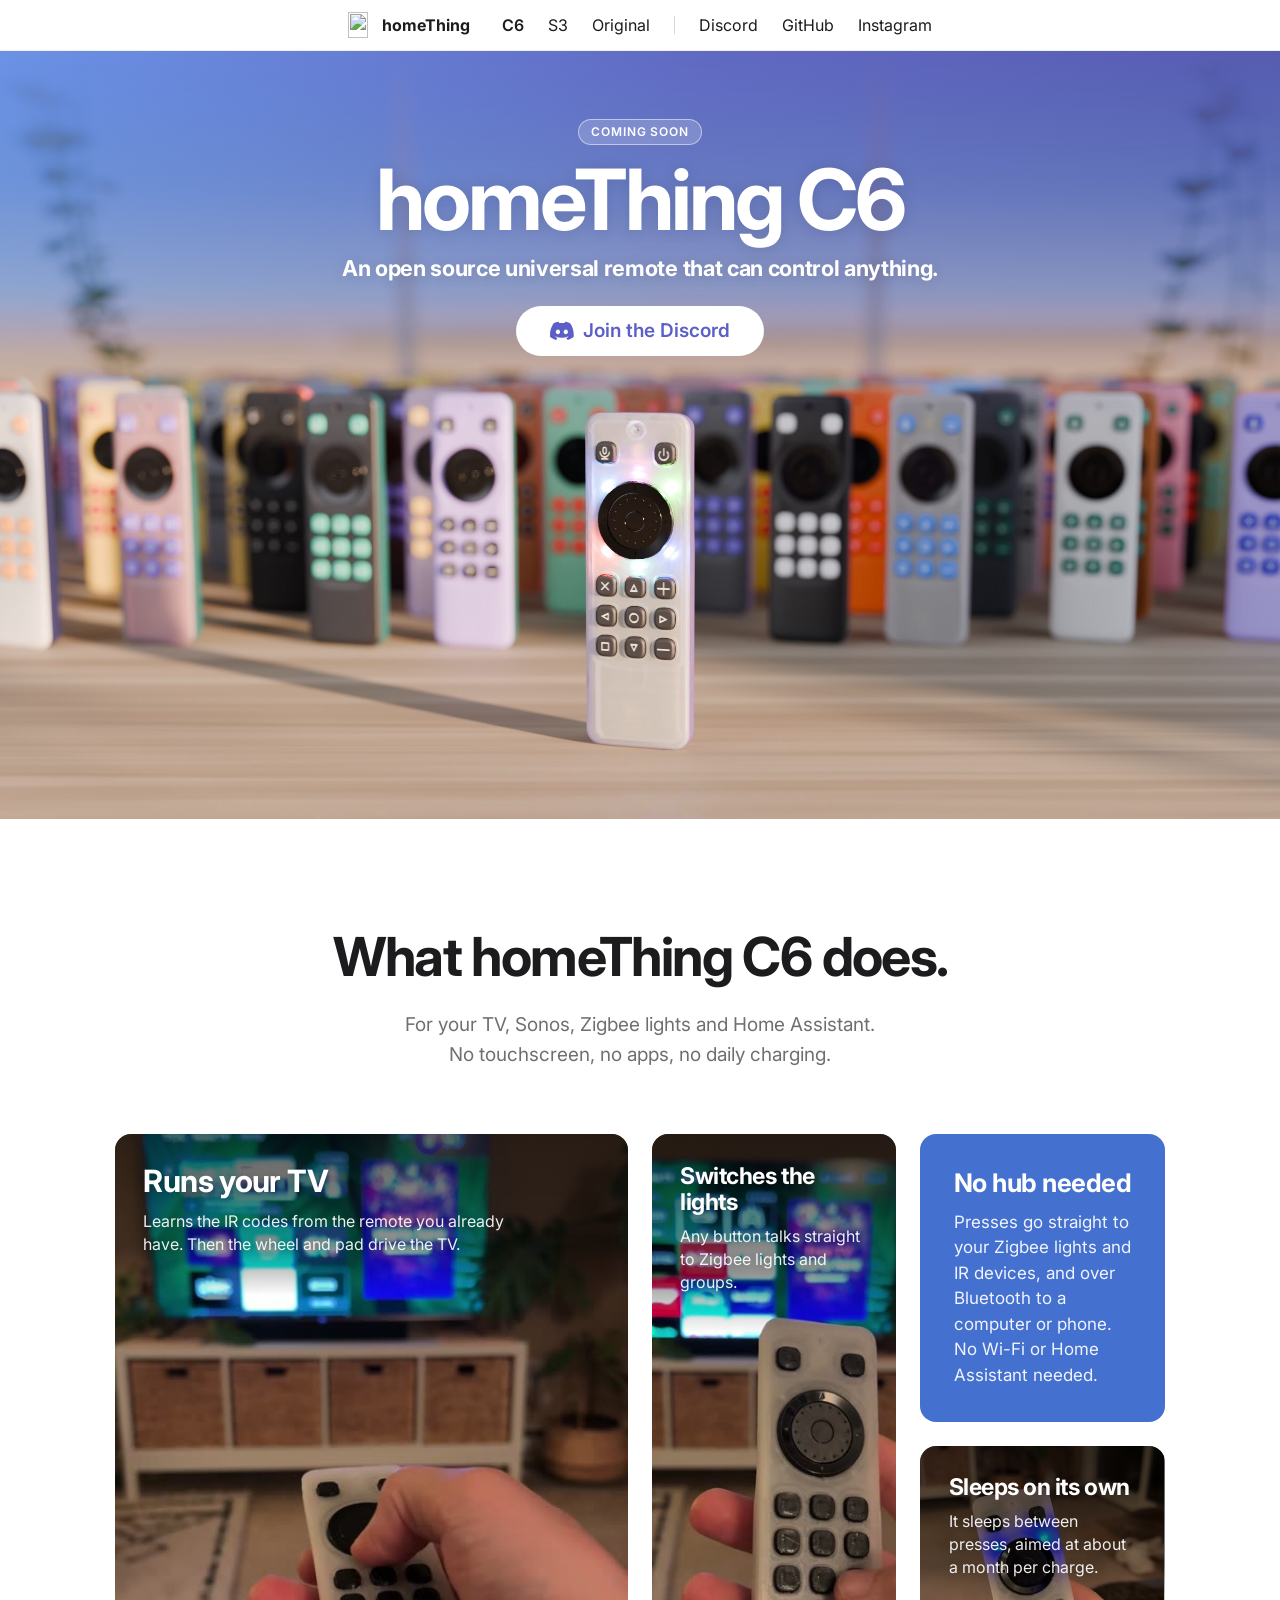
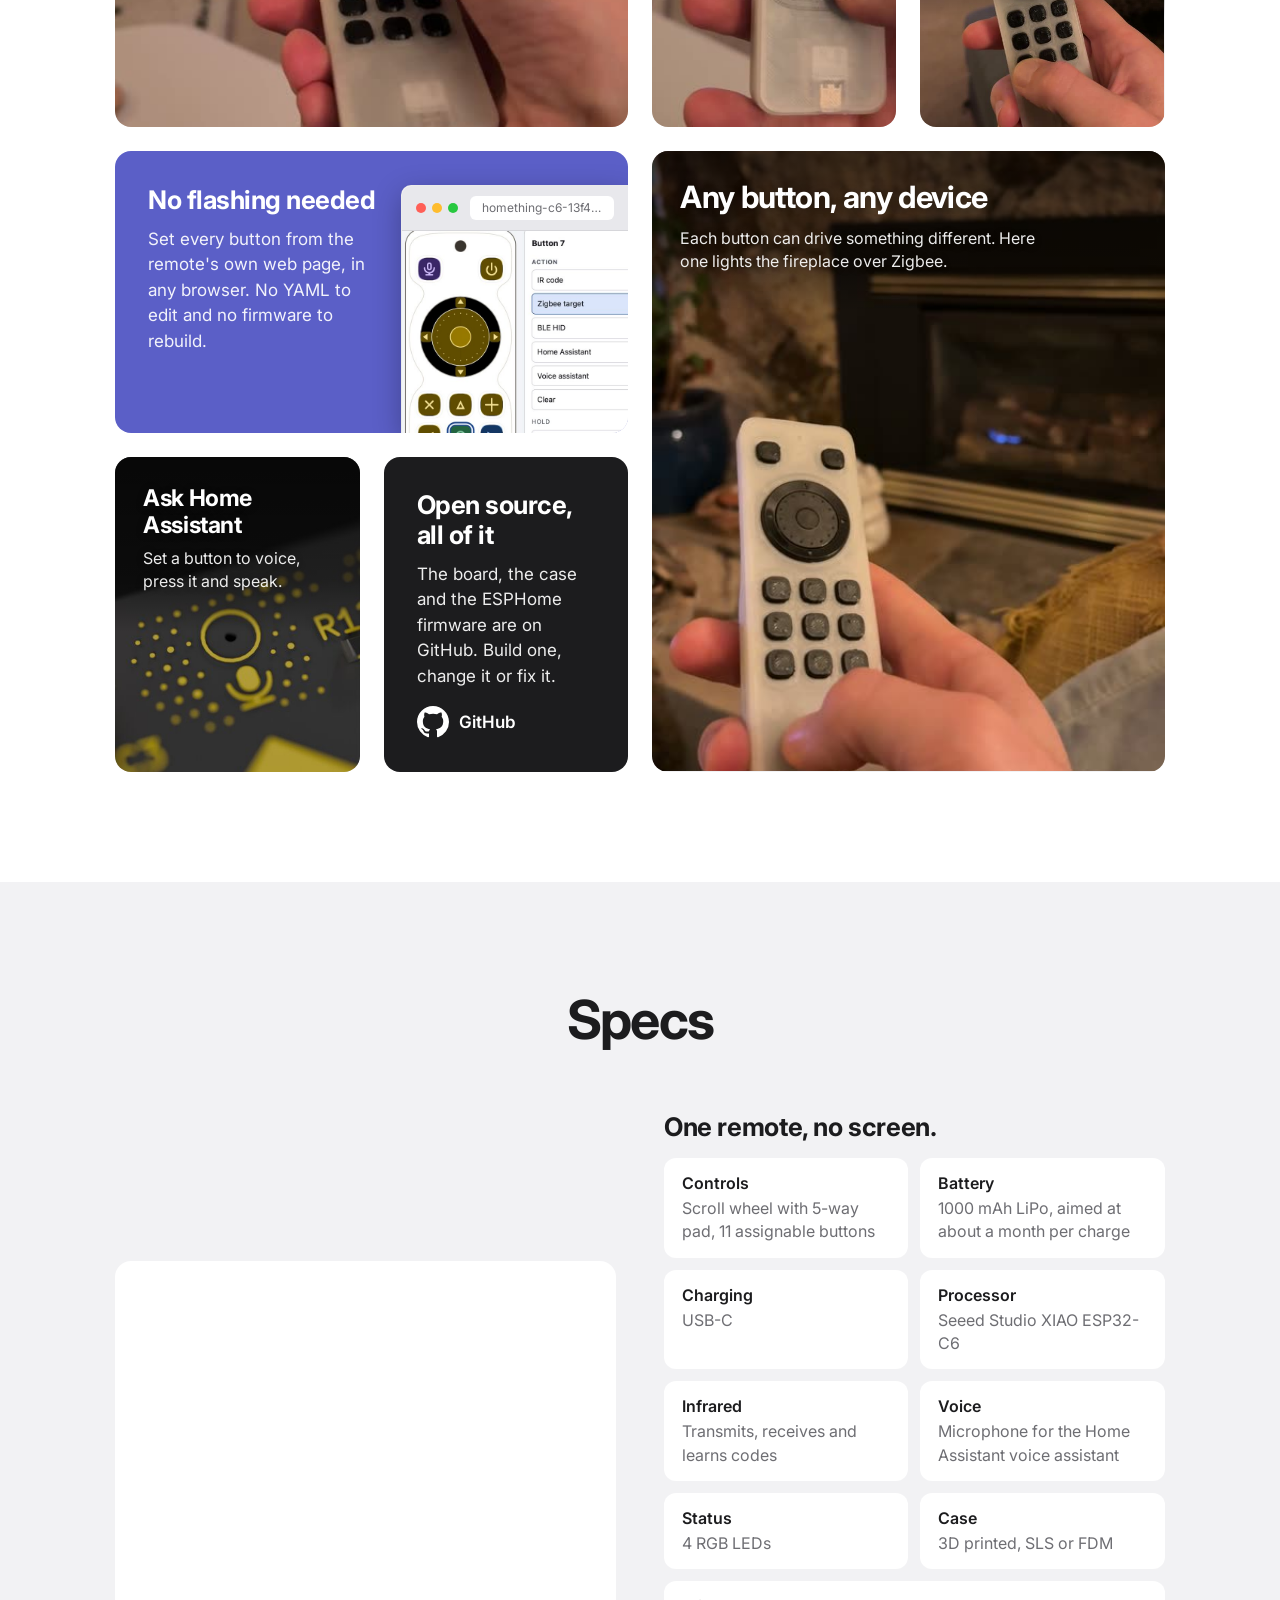
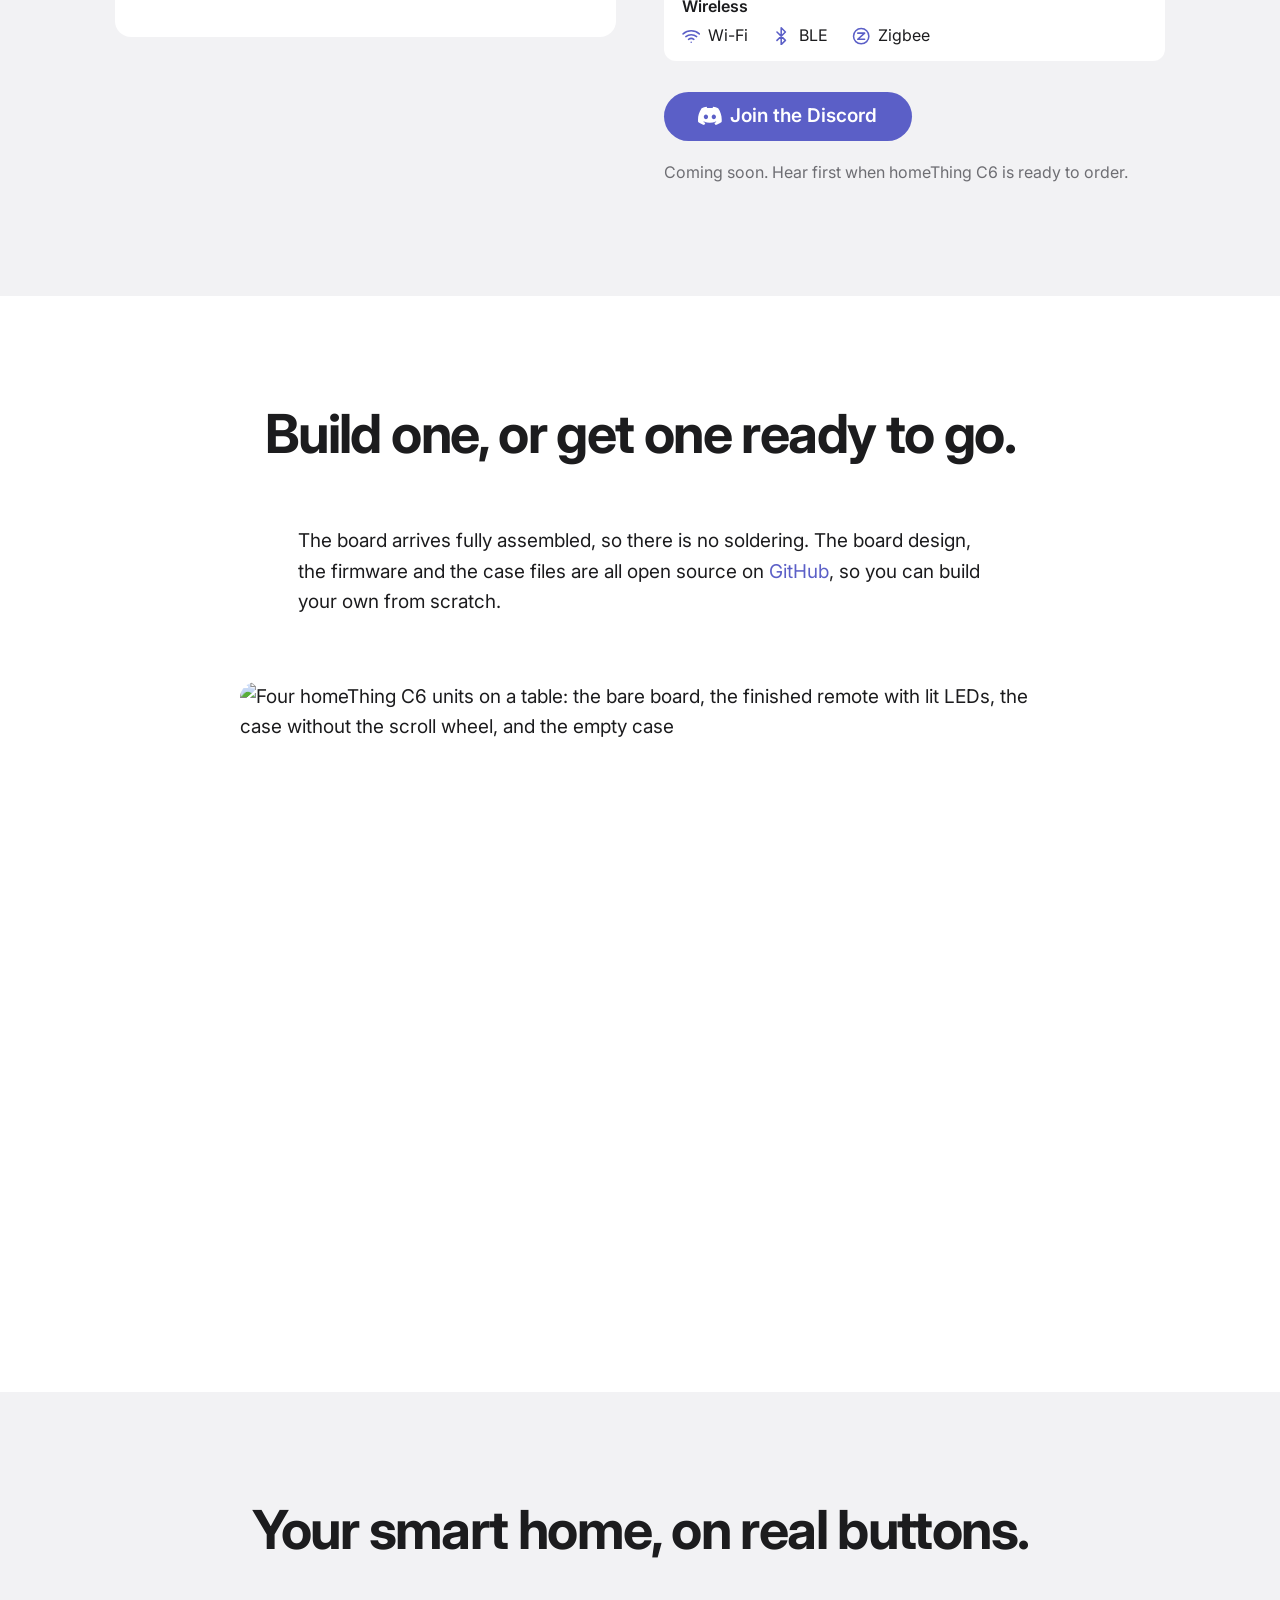
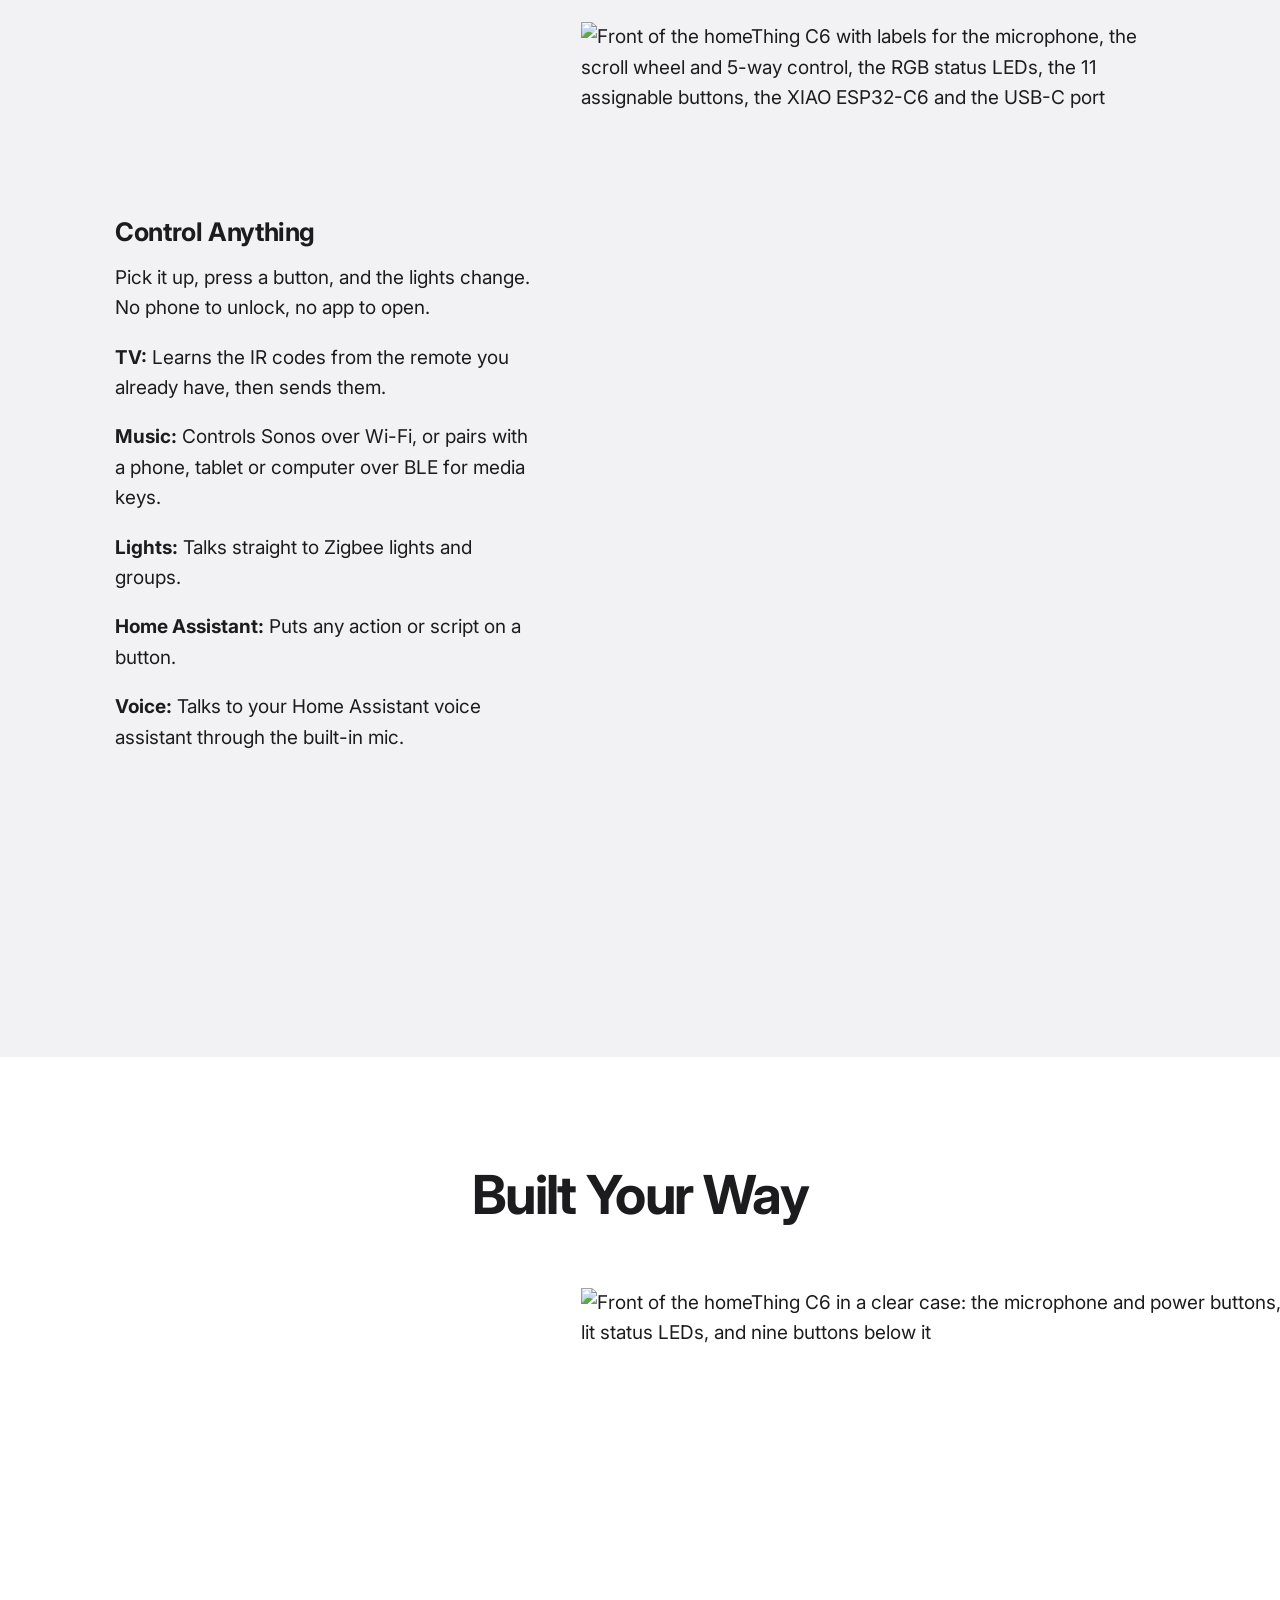
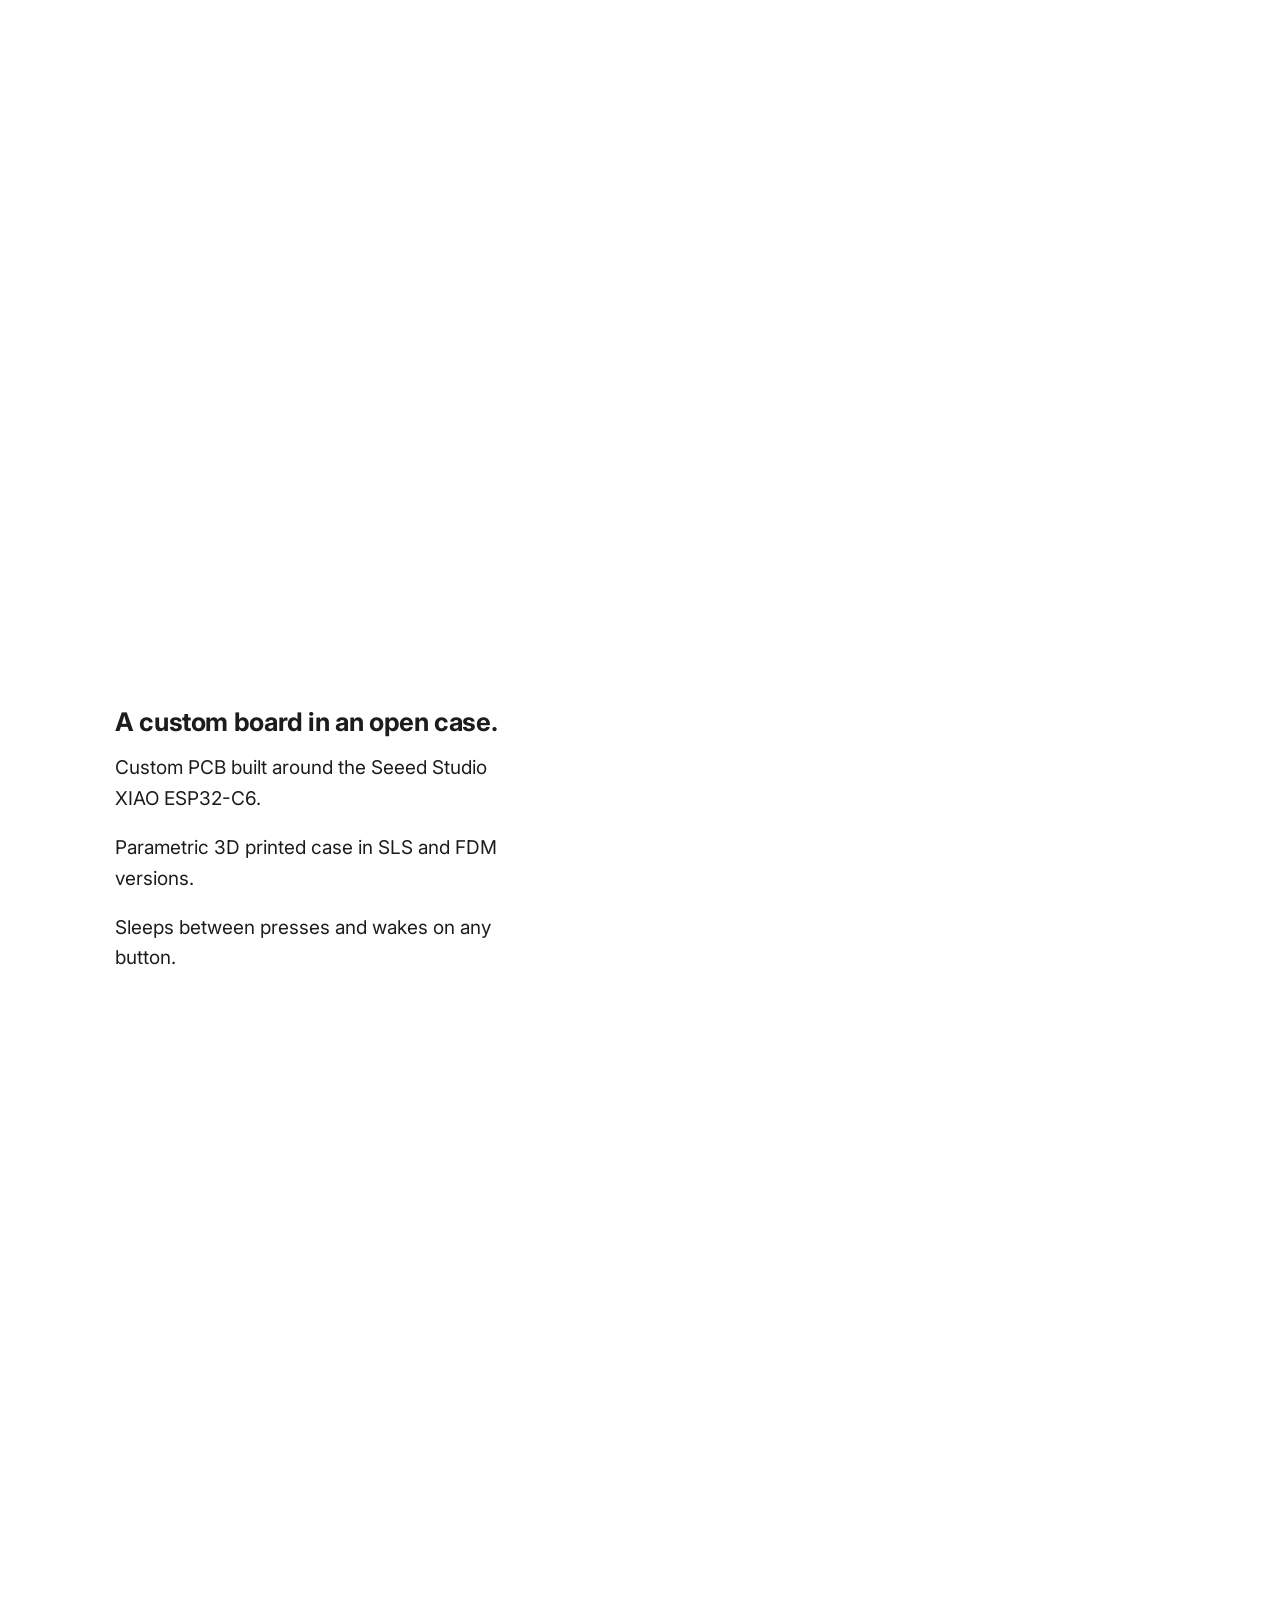
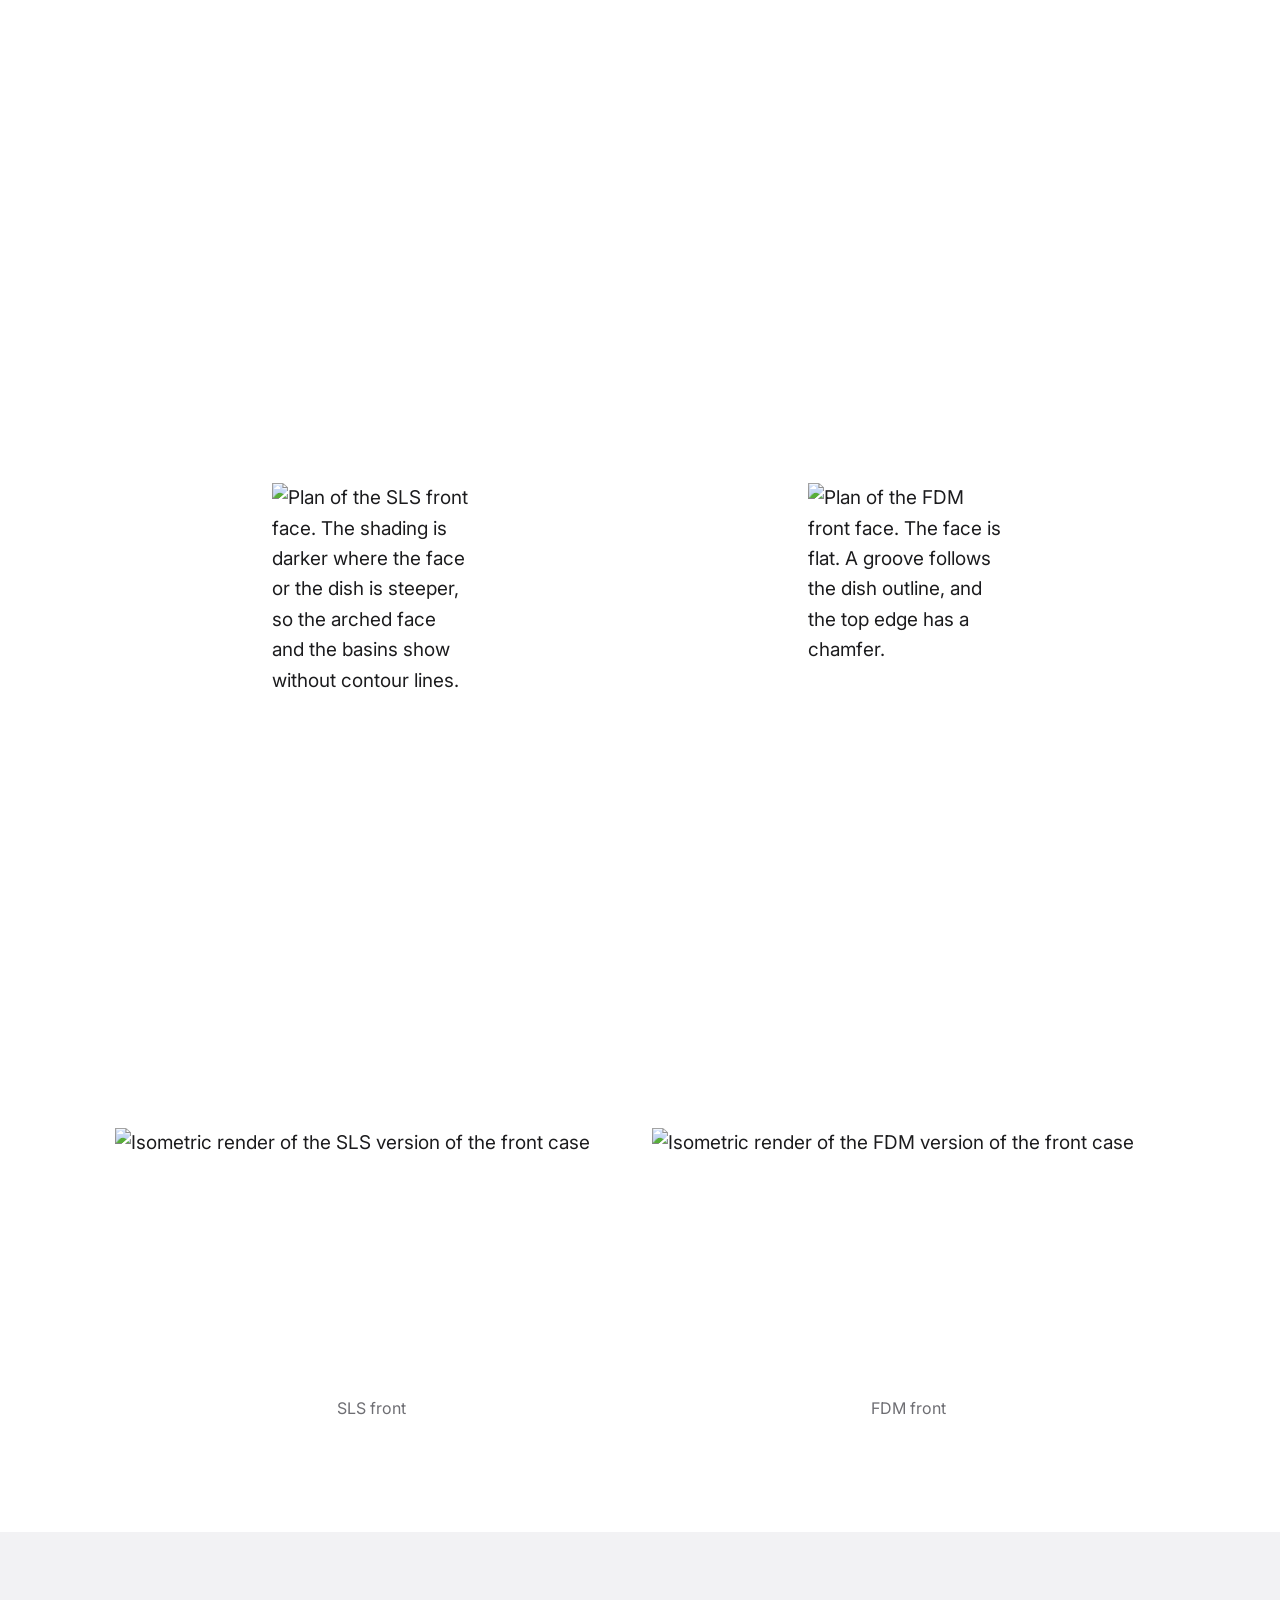
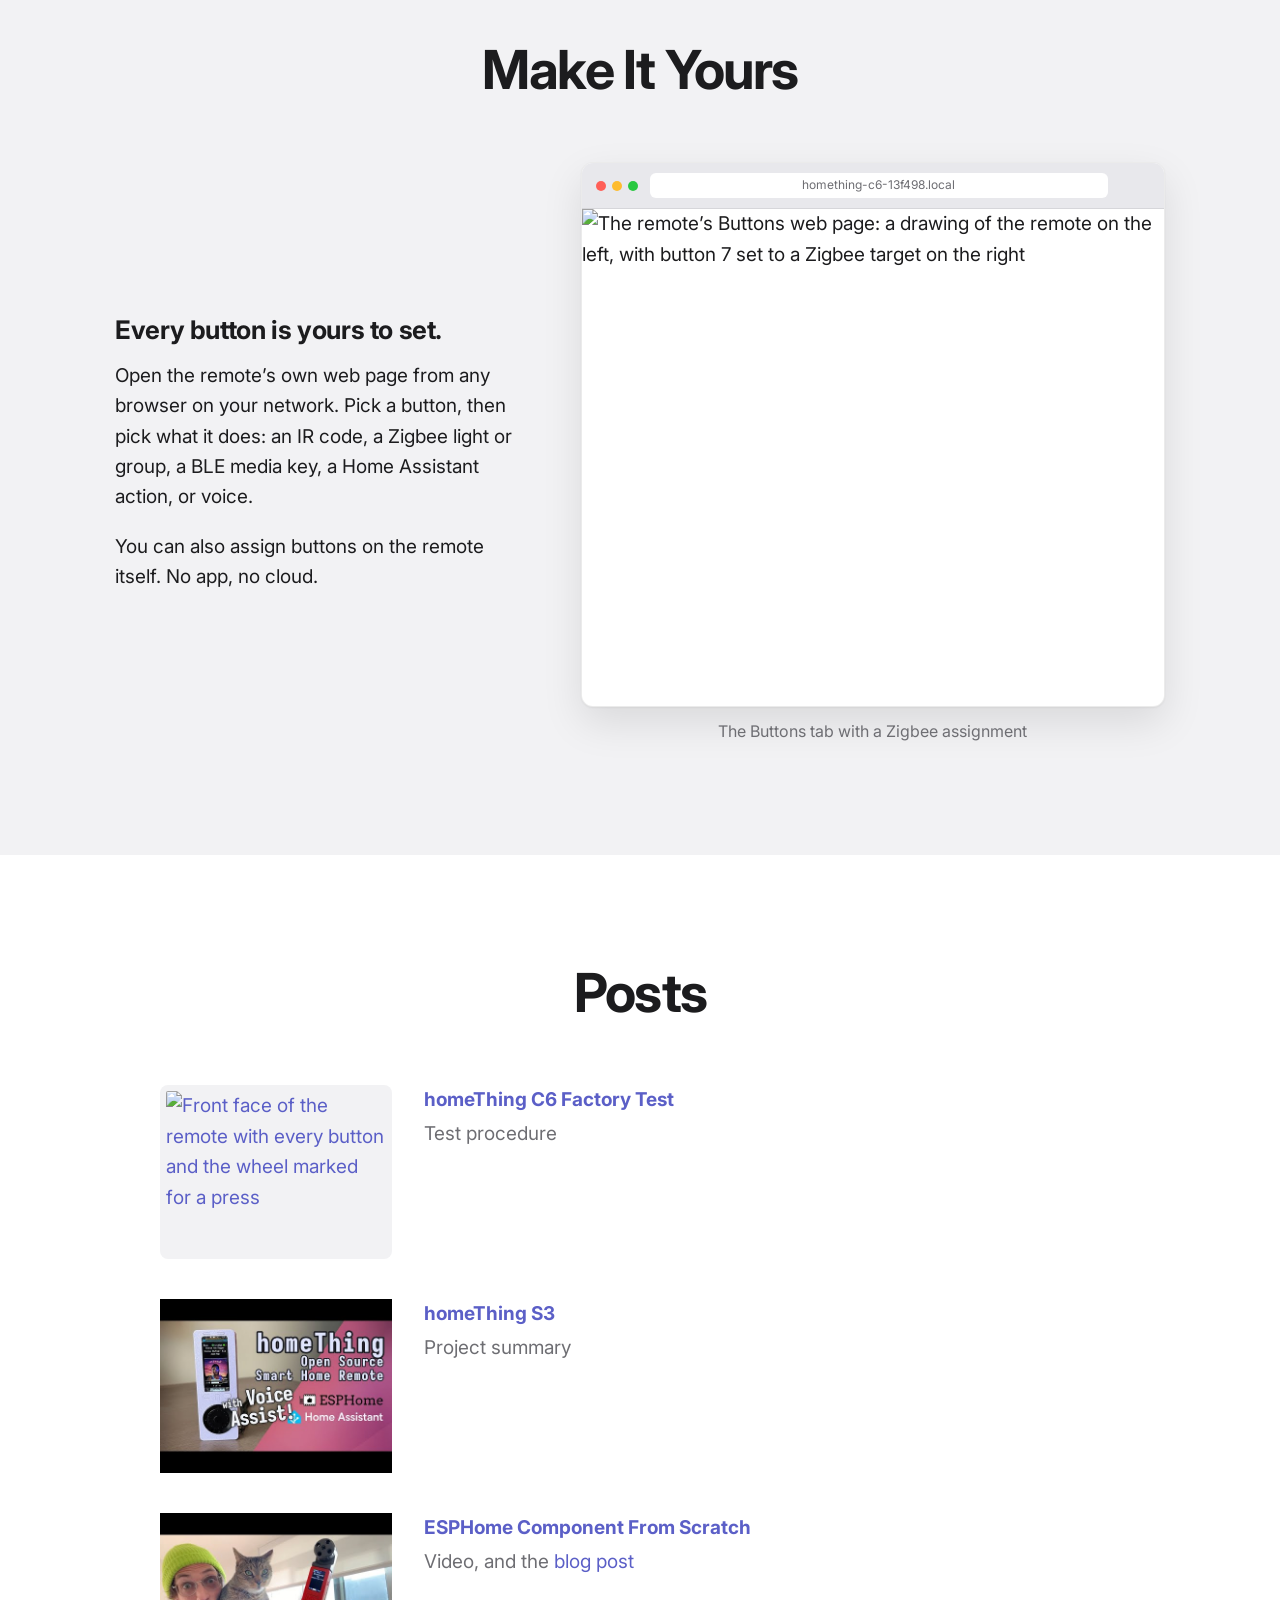
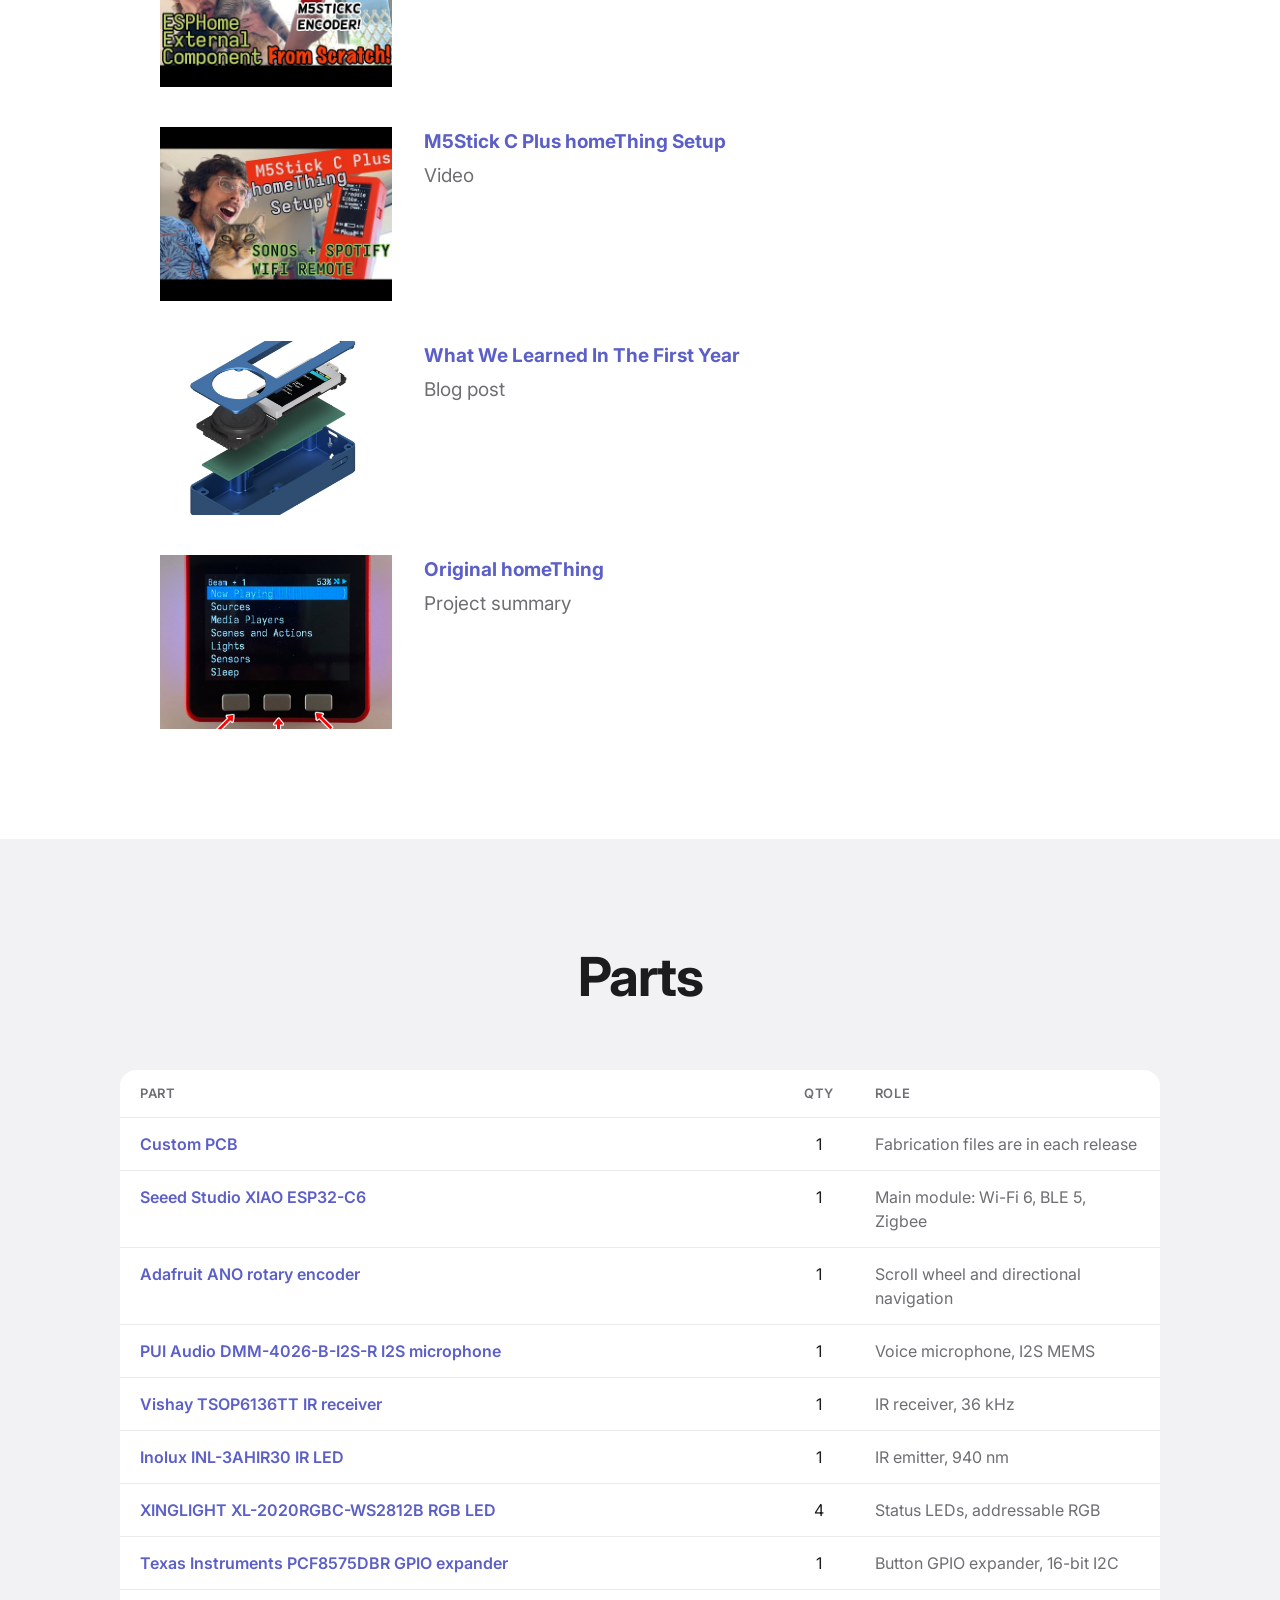
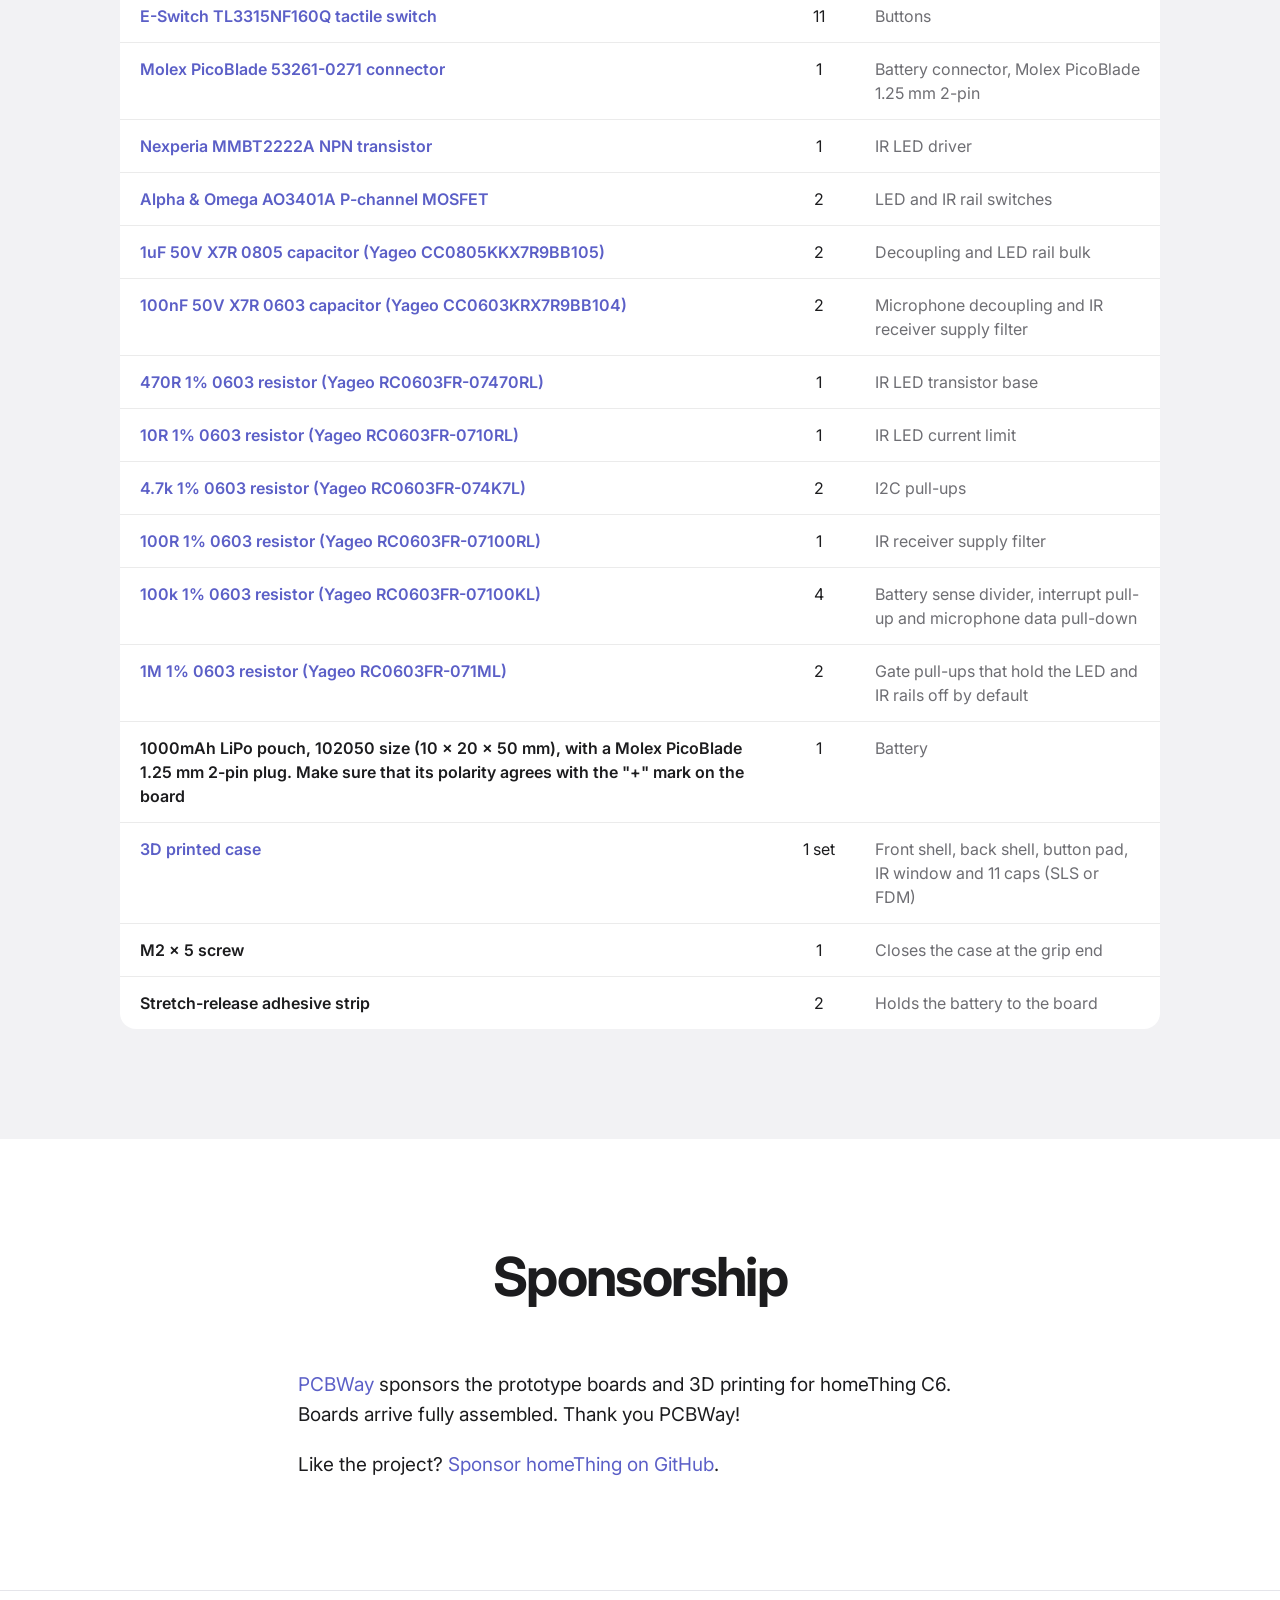
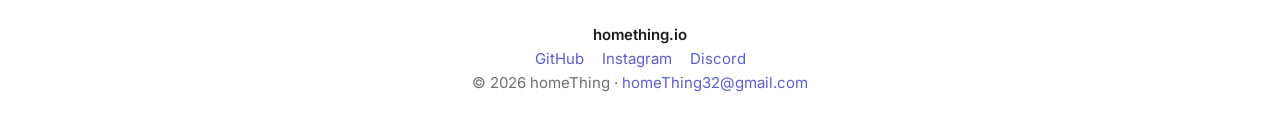
==== commit aed8085b: "Add homething.io and the GitHub, Instagram and Discord links to the footer of every site page" ====
--- a/site/index.html
+++ b/site/index.html
@@ -329,6 +329,12 @@
   </main>
 
   <footer class="footer">
+    <p class="footer-site"><a href="https://homething.io">homething.io</a></p>
+    <p class="footer-links">
+      <a href="https://github.com/landonr/homething-c6" target="_blank" rel="noopener">GitHub</a>
+      <a href="https://www.instagram.com/homething.io/" target="_blank" rel="noopener">Instagram</a>
+      <a href="https://discord.gg/BX6ZtGKHTy" target="_blank" rel="noopener">Discord</a>
+    </p>
     <p>© 2026 homeThing · <a href="mailto:homeThing32@gmail.com">homeThing32@gmail.com</a></p>
   </footer>
 
--- a/site/style.css
+++ b/site/style.css
@@ -978,6 +978,22 @@
   margin: 0;
 }
 
+.footer-site {
+  font-weight: 600;
+}
+
+.footer-site a {
+  color: var(--ink);
+}
+
+.footer-links {
+  display: flex;
+  justify-content: center;
+  flex-wrap: wrap;
+  gap: 8px 18px;
+  margin: 6px 0 10px;
+}
+
 @media (max-width: 1000px) {
   .features {
     --gap: 16px;
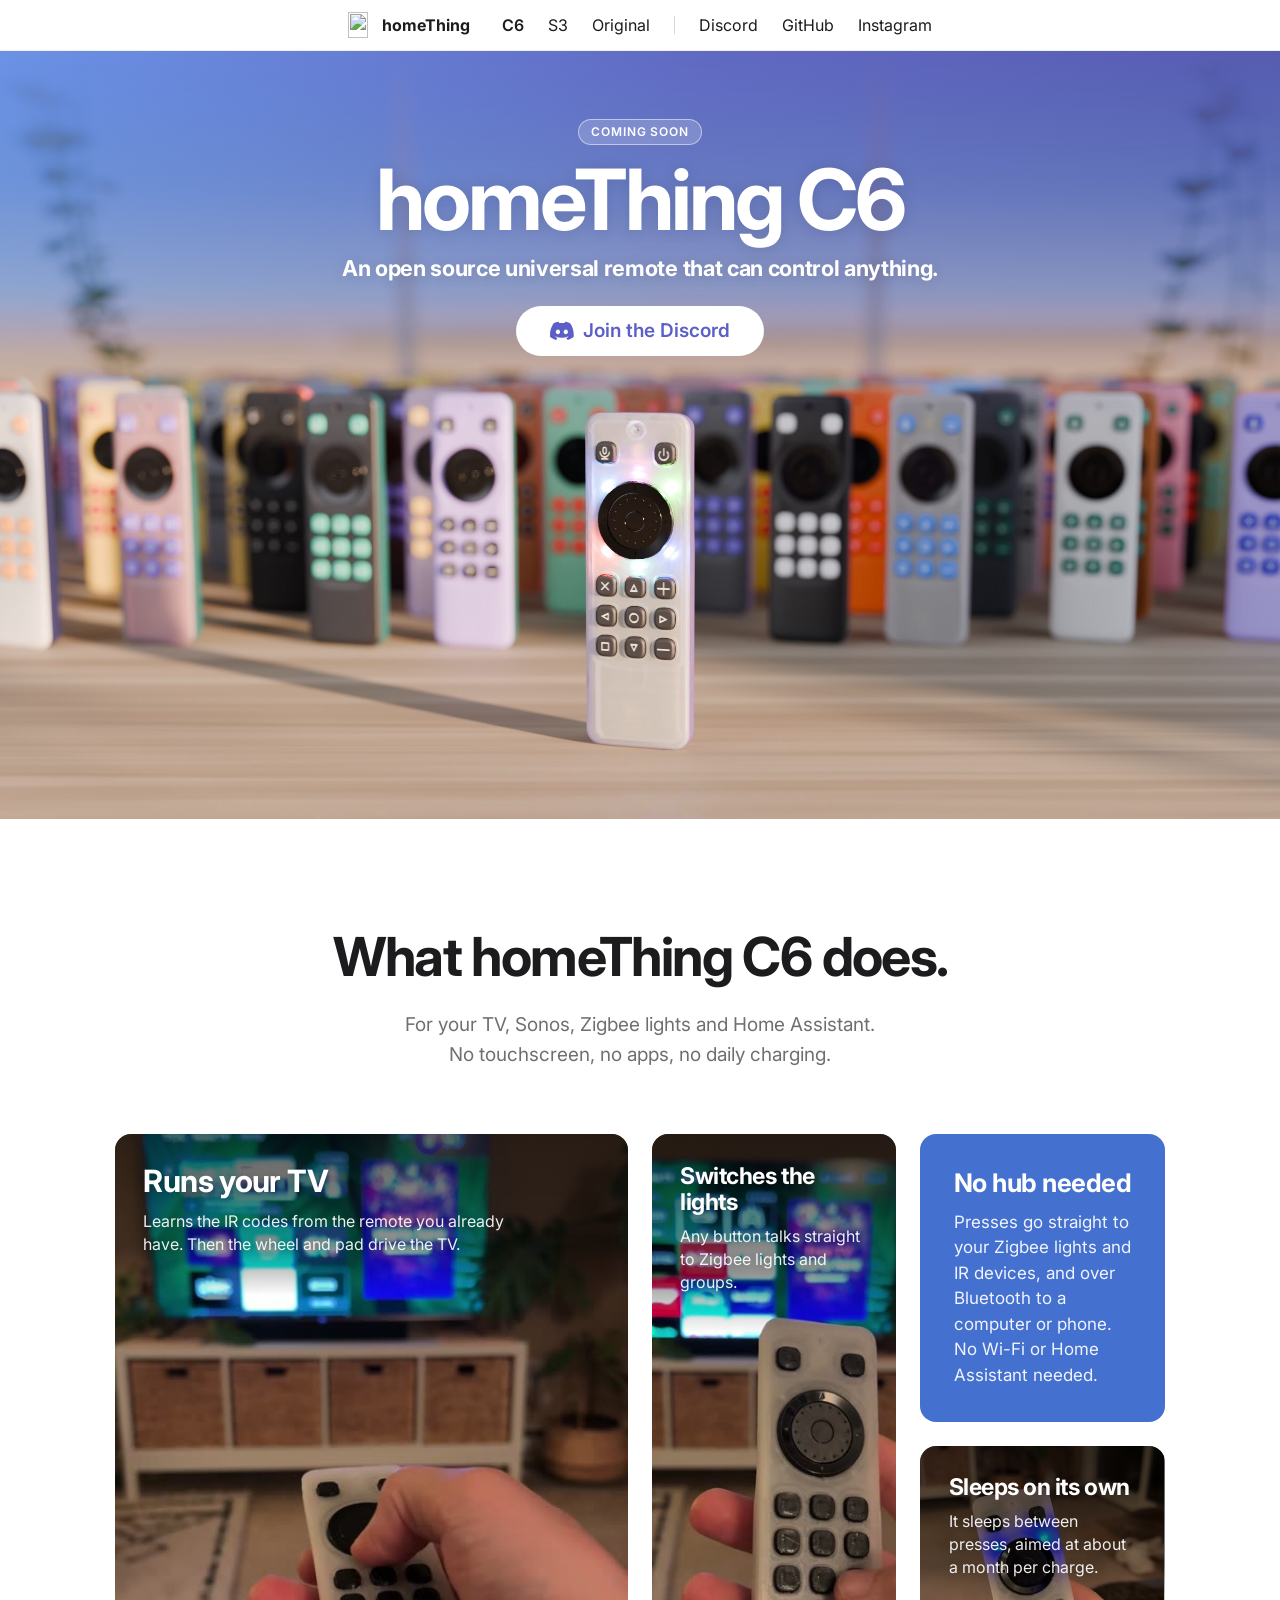
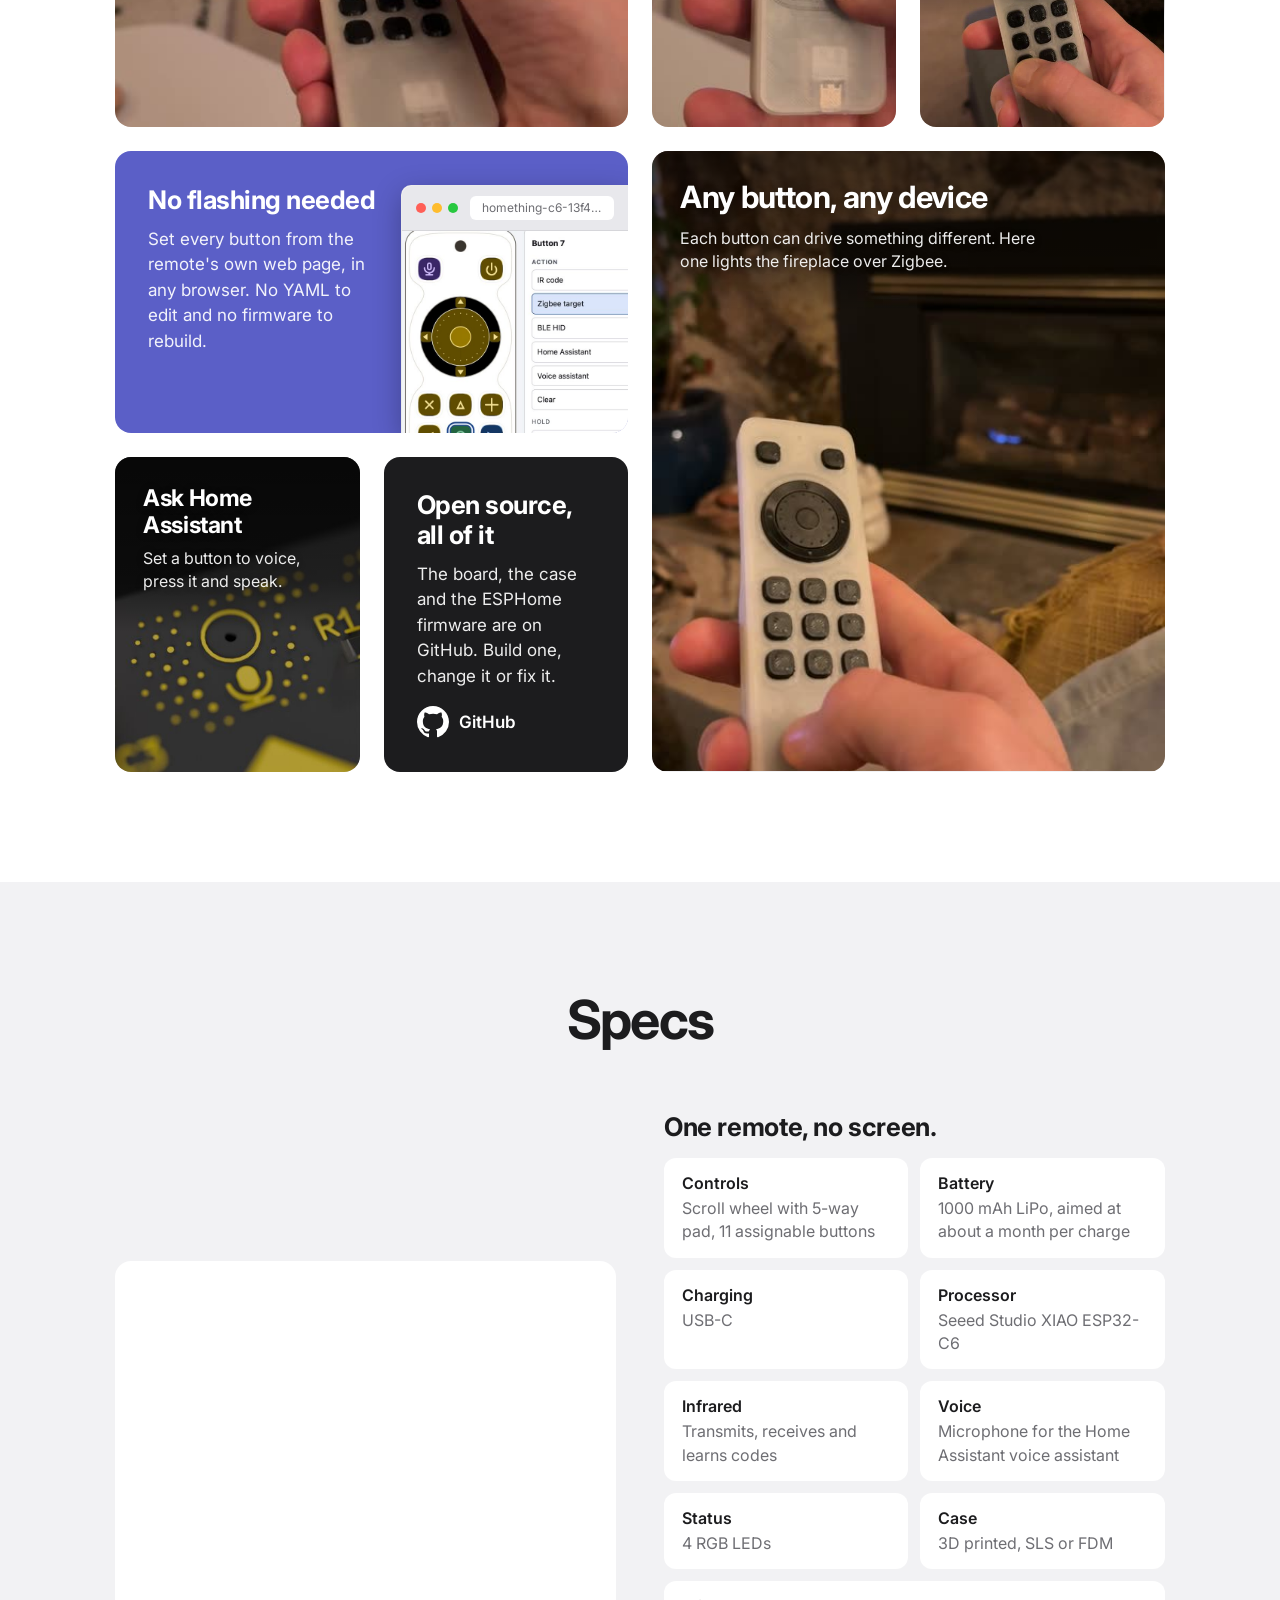
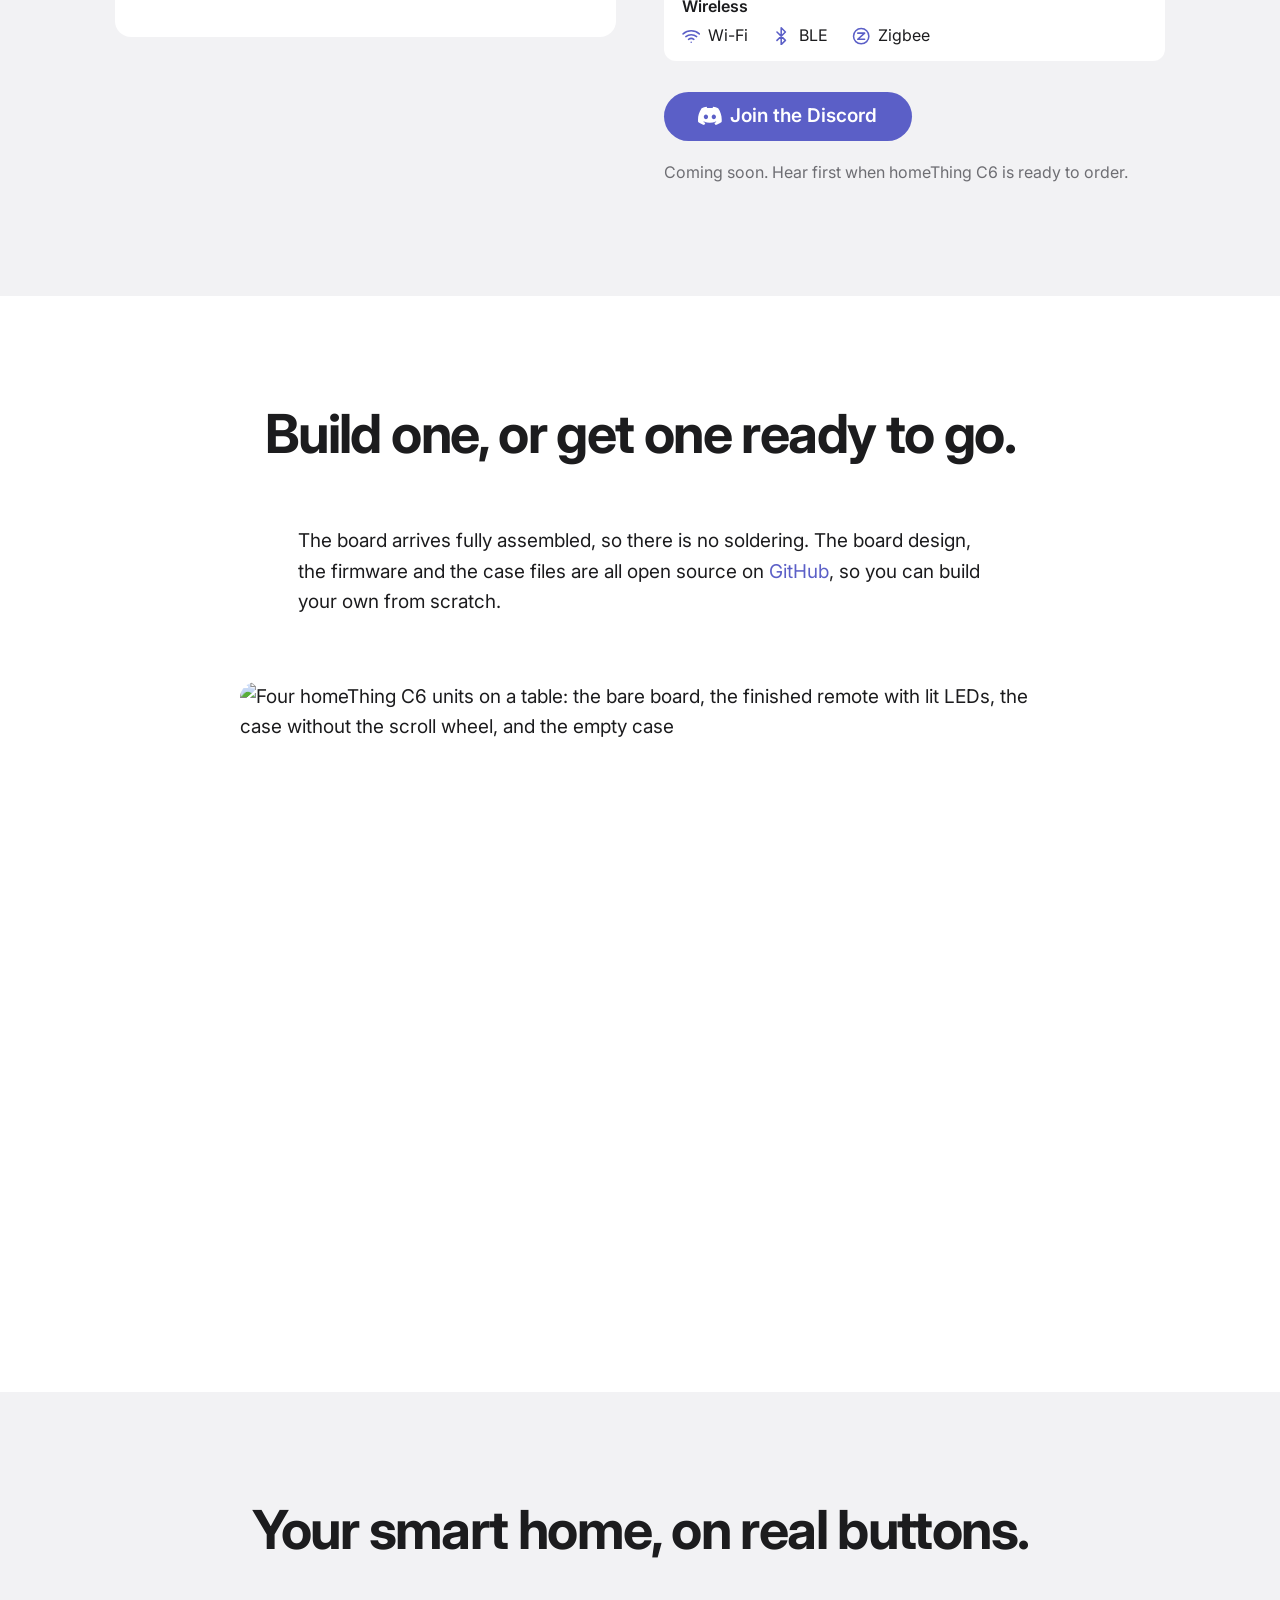
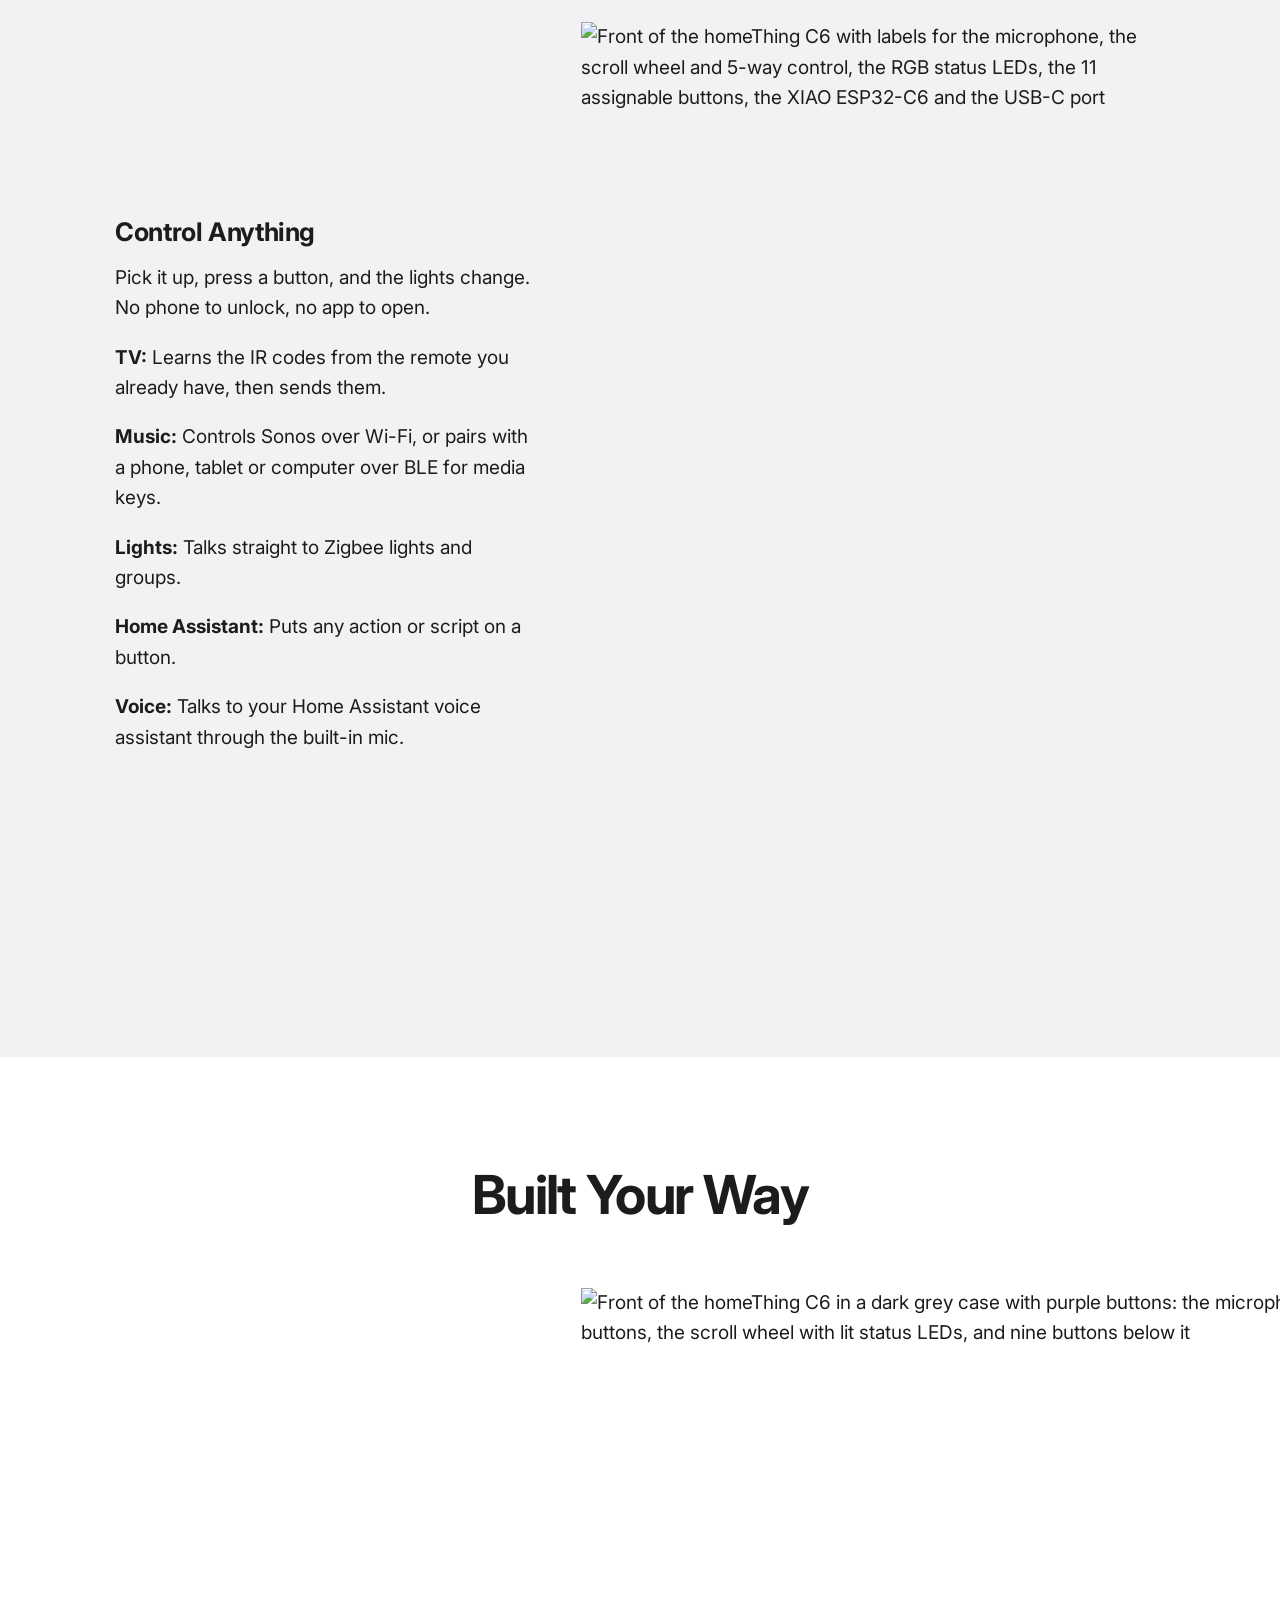
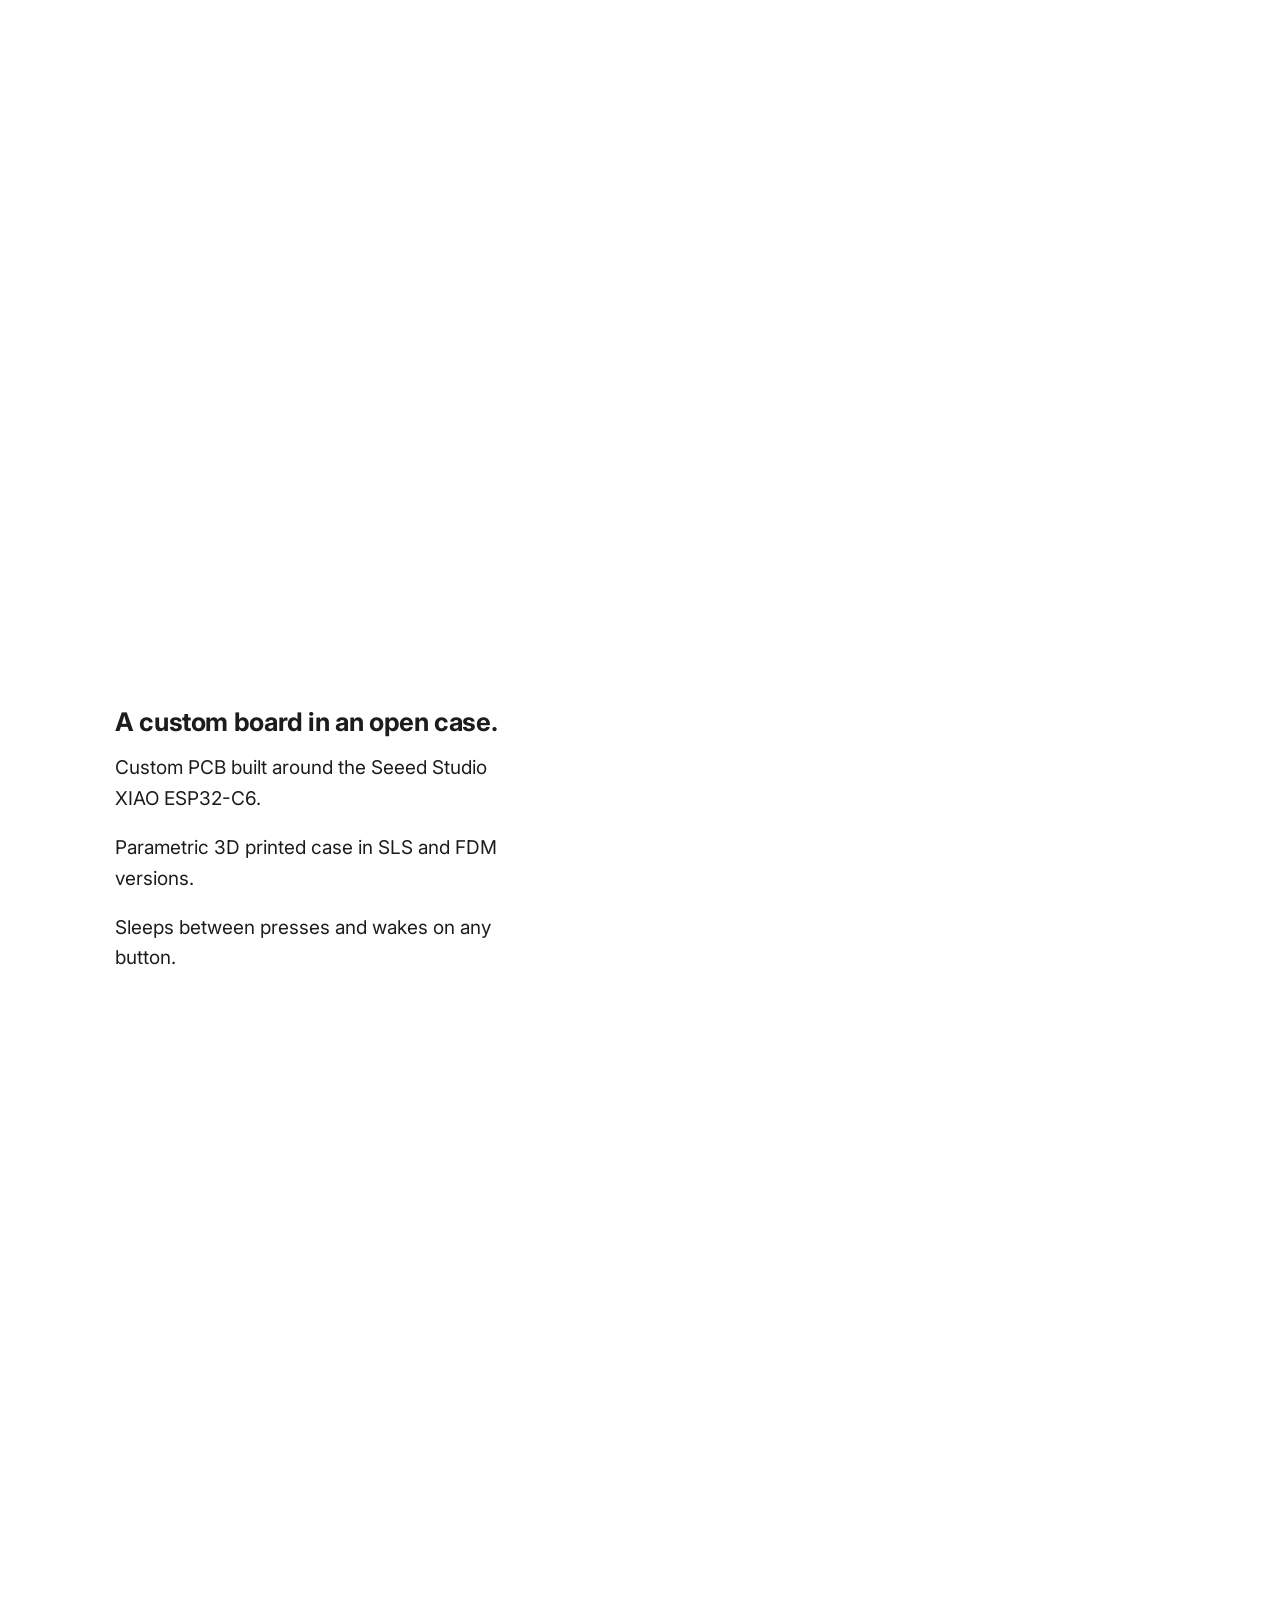
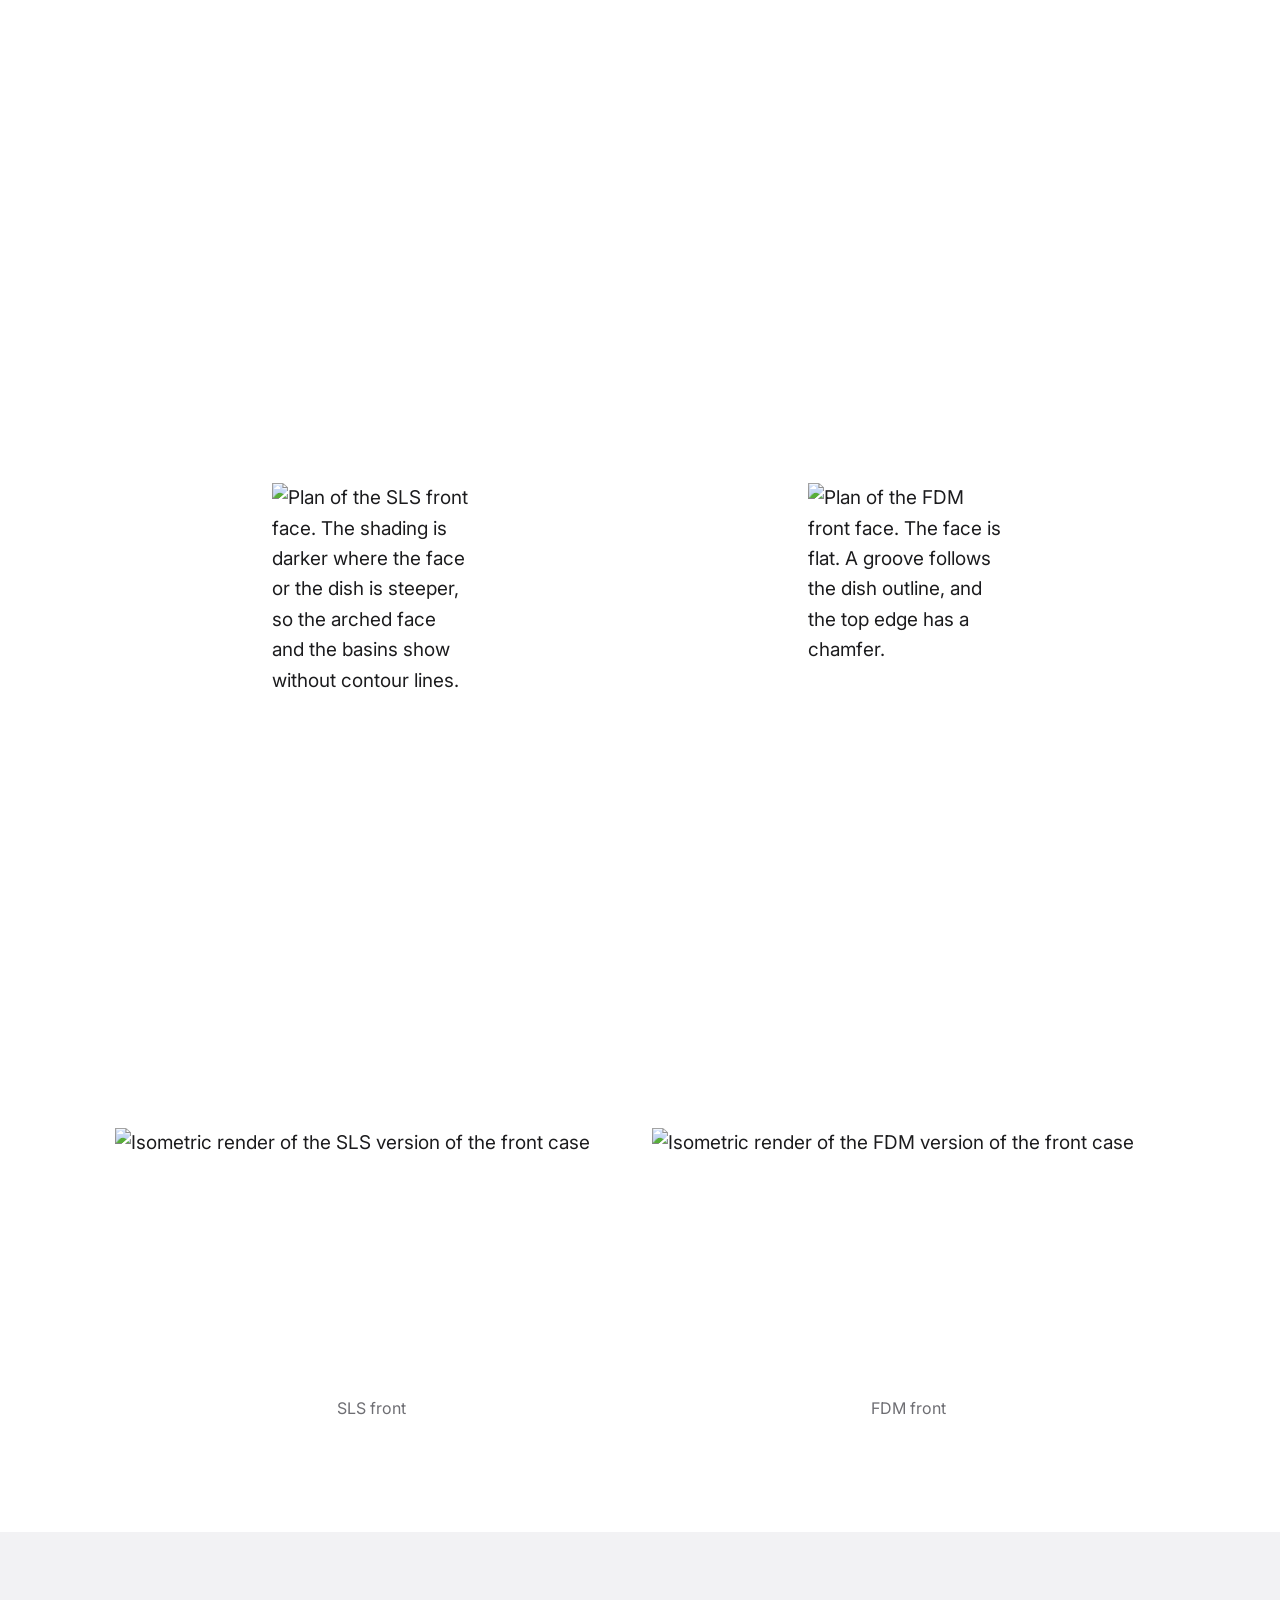
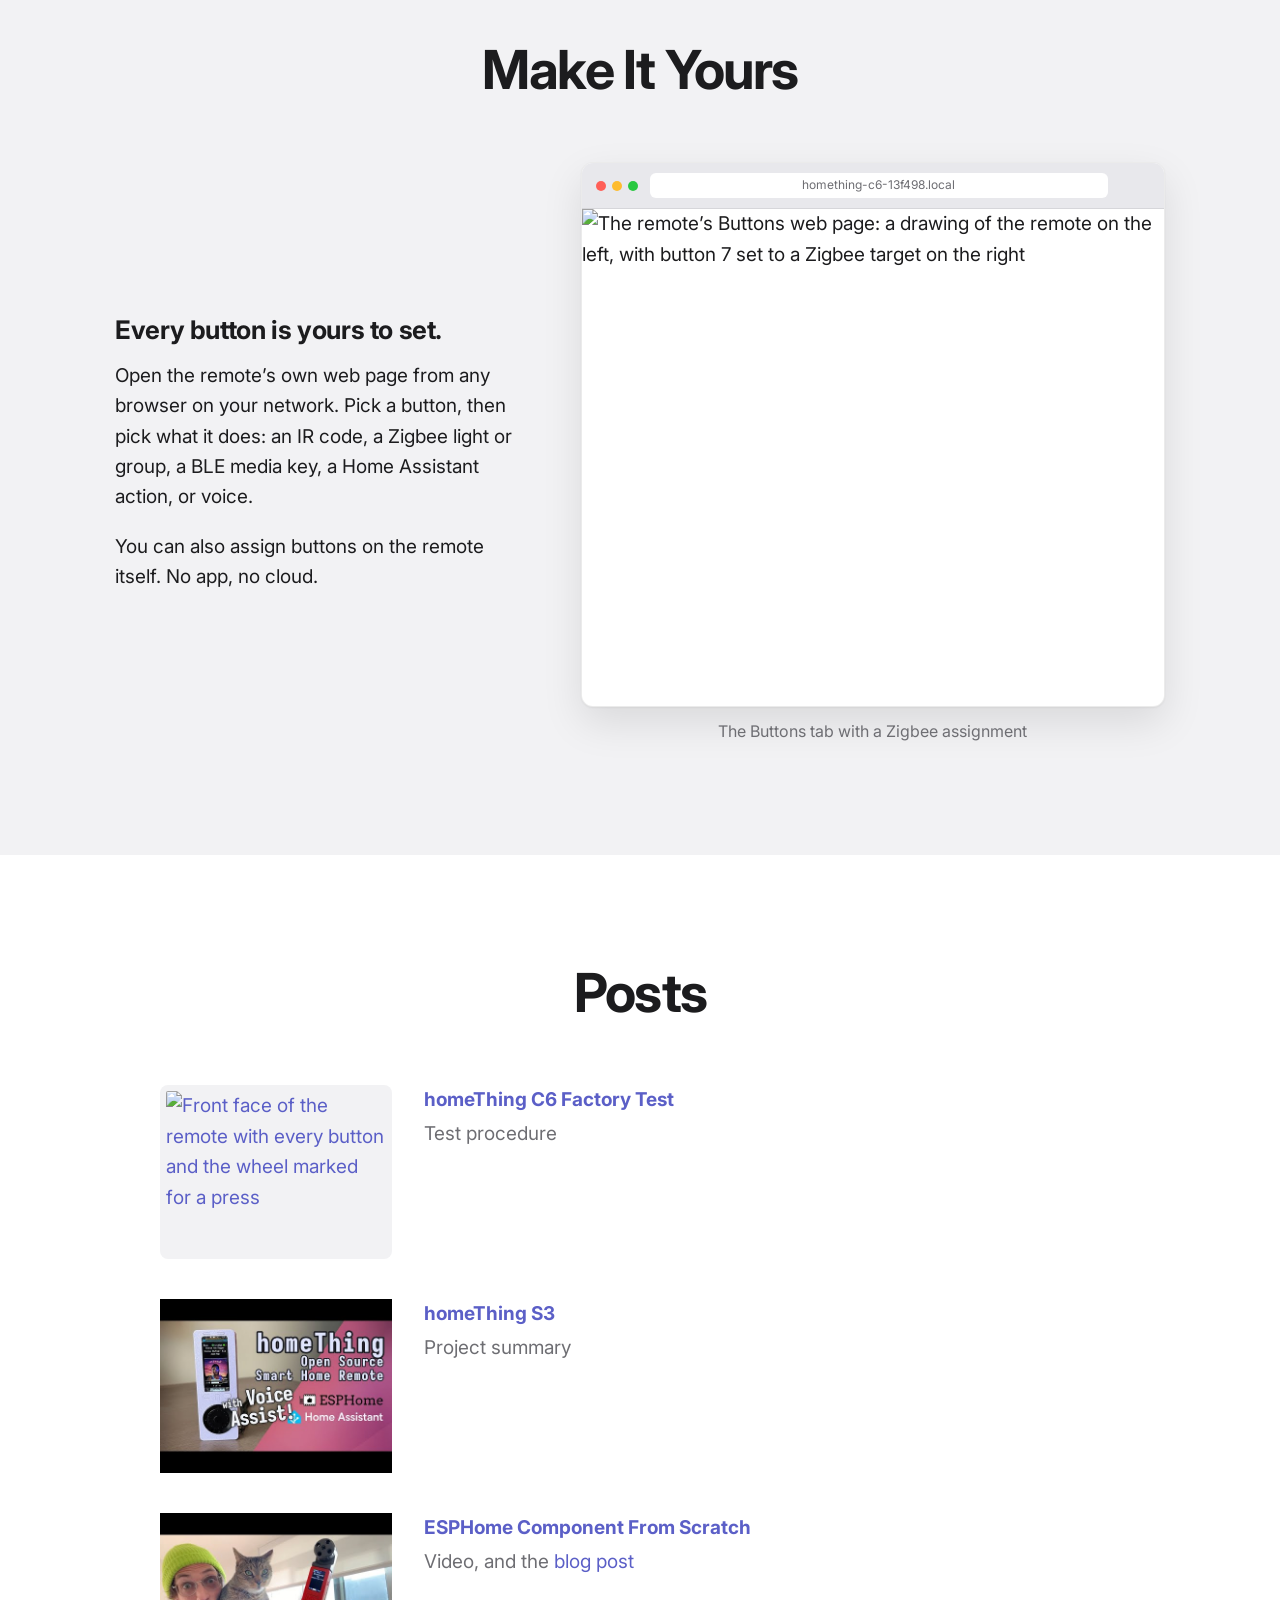
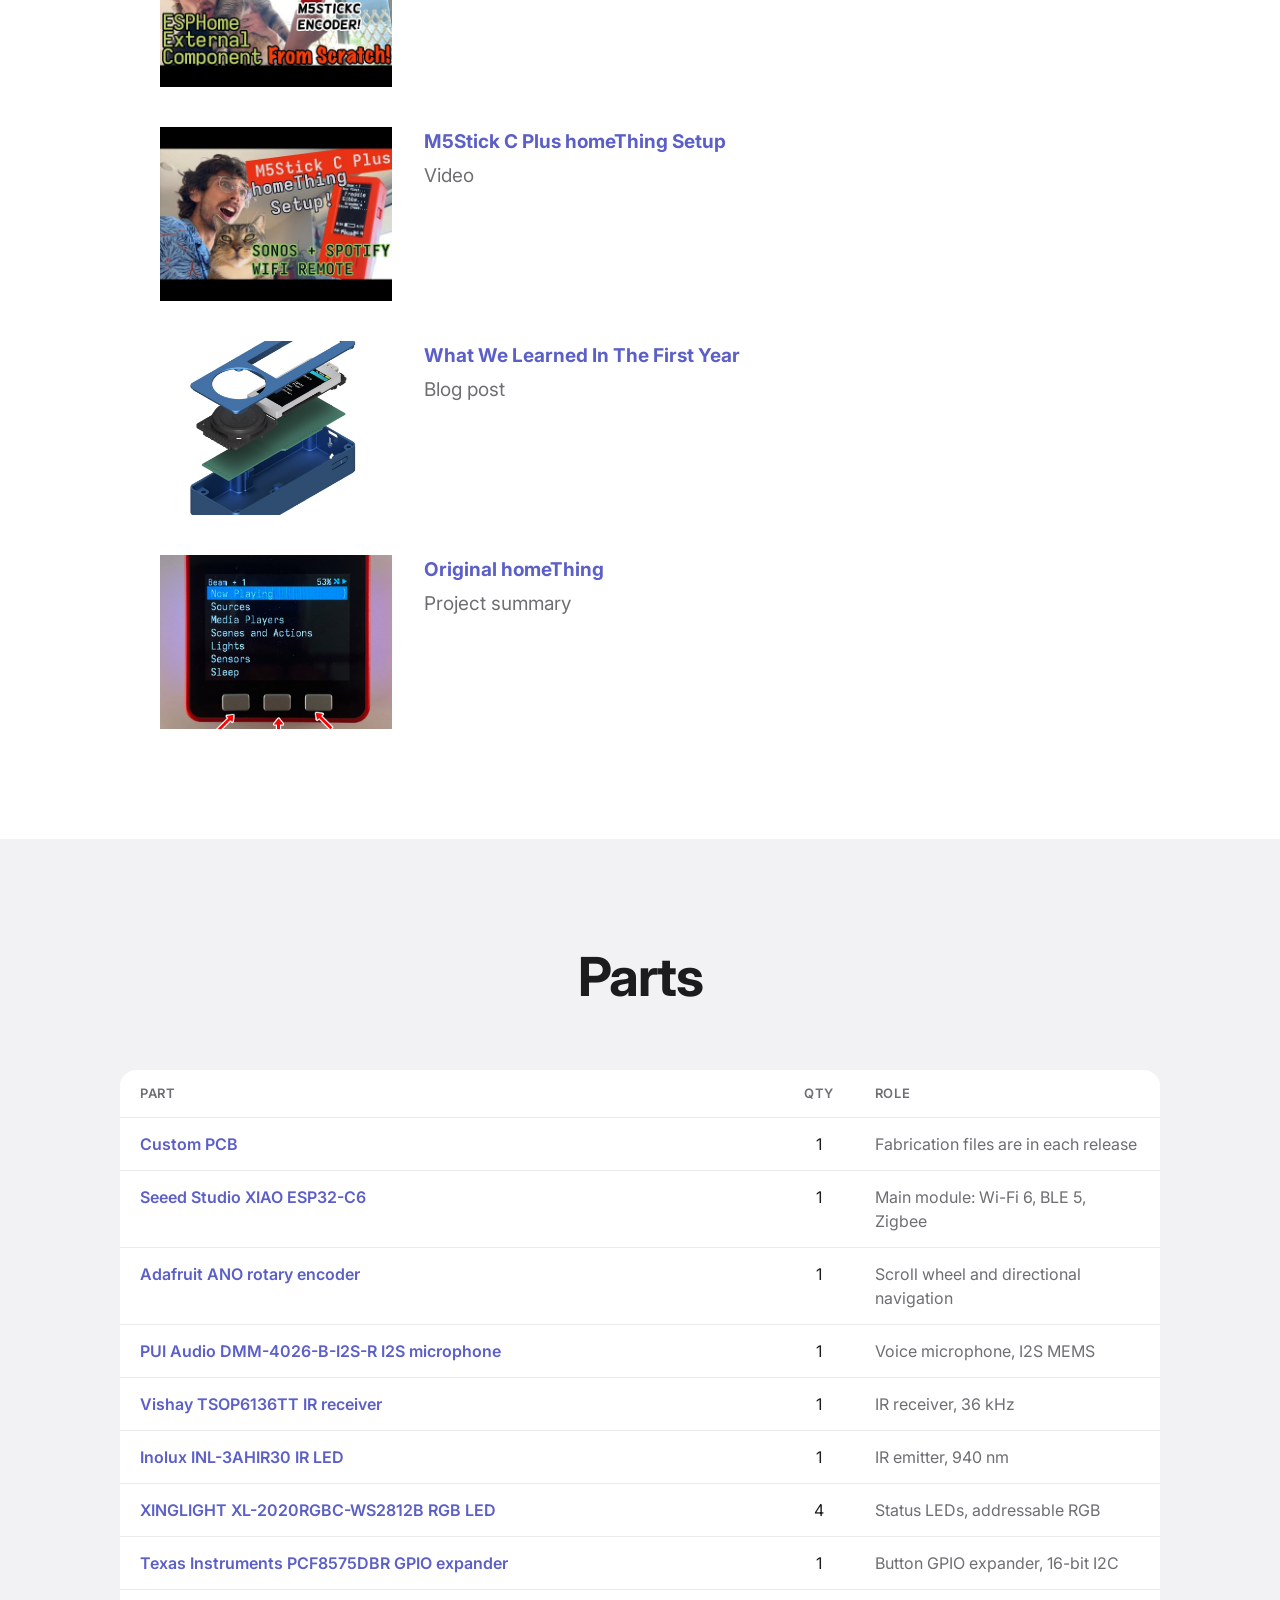
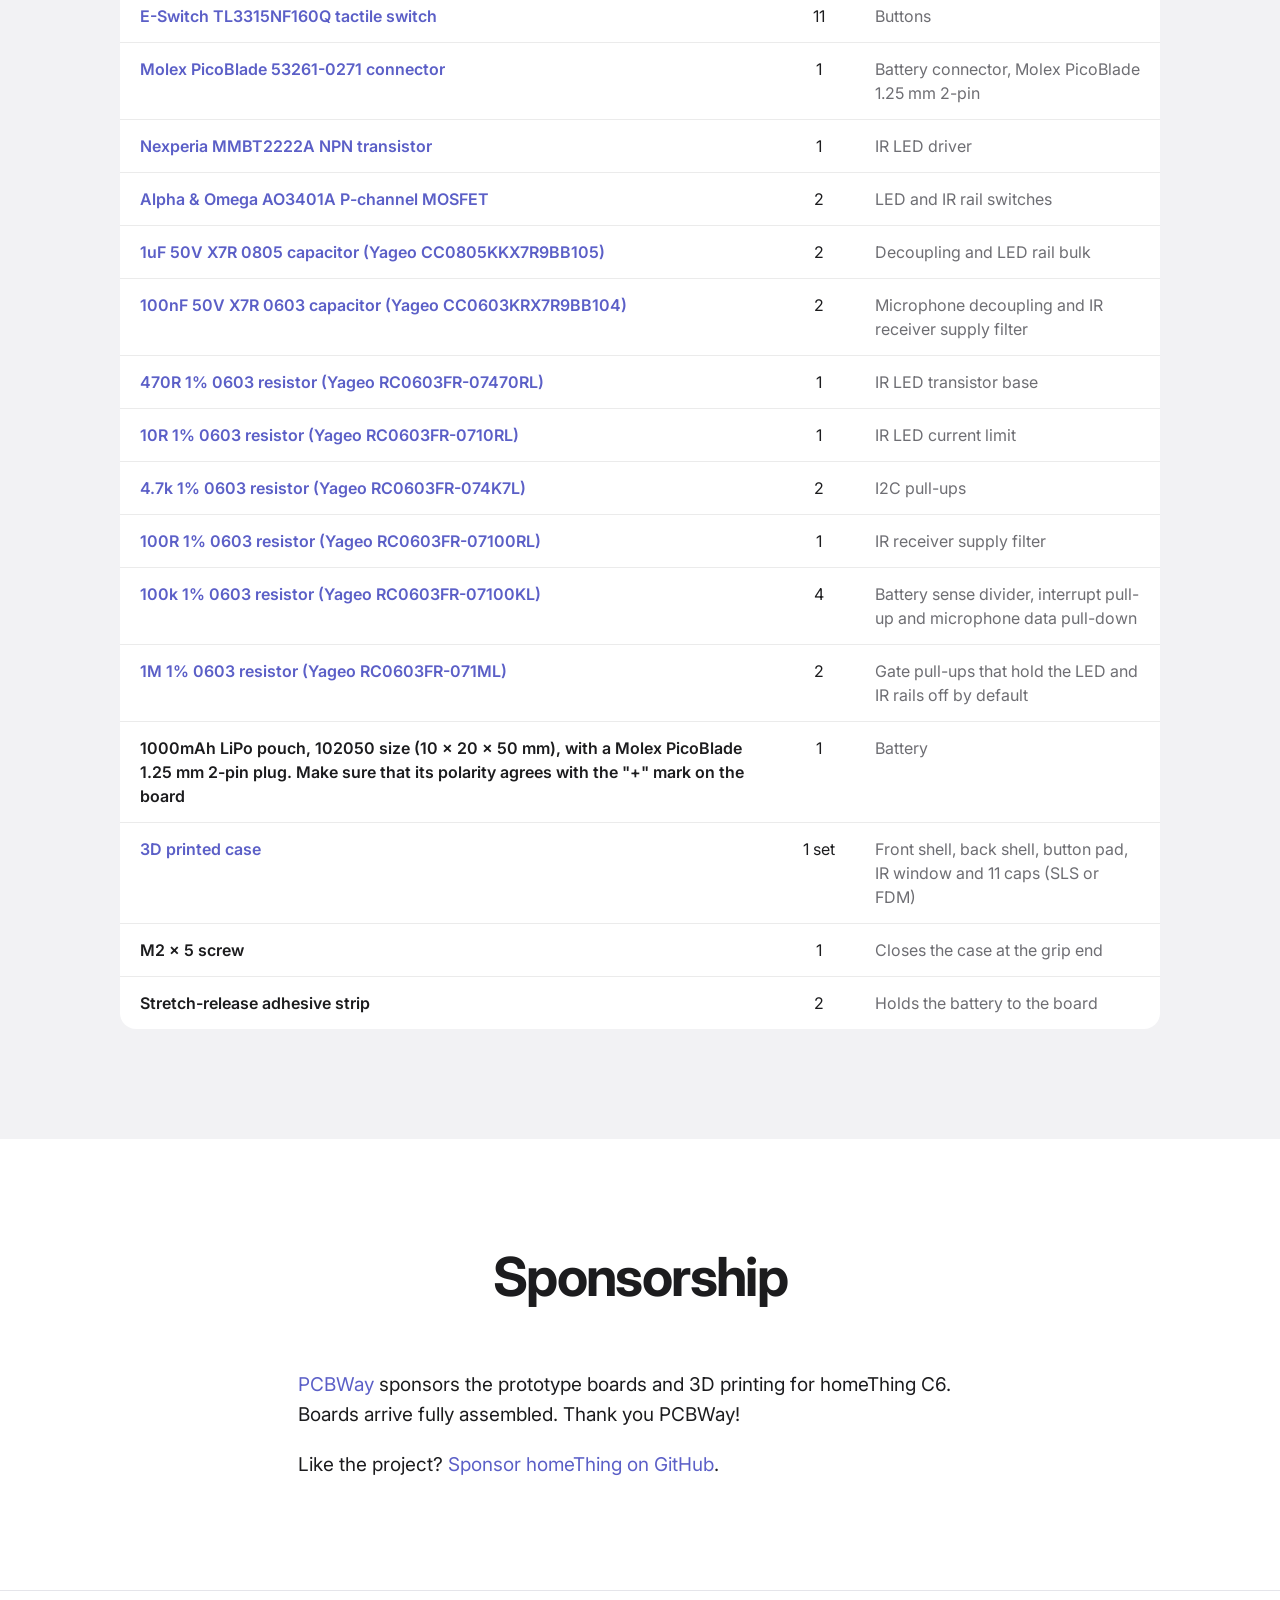
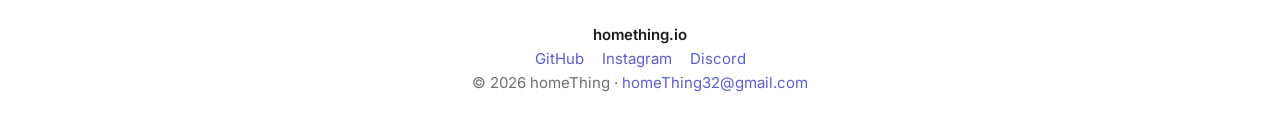
==== commit 936e2ce3: "feat(site): show the case on the web page in a matte dark grey colorway with purple caps, and rename" ====
--- a/site/index.html
+++ b/site/index.html
@@ -186,8 +186,8 @@
             <p>Sleeps between presses and wakes on any button.</p>
           </div>
           <div class="media pair">
-            <img src="assets/case-annotated-front.png" width="900" height="2306" loading="lazy" alt="Front of the homeThing C6 in a clear case: the microphone and power buttons, the scroll wheel with lit status LEDs, and nine buttons below it">
-            <img src="assets/case-annotated-back.png" width="900" height="2306" loading="lazy" alt="Back of the homeThing C6 in a clear purple case">
+            <img src="assets/case-front-grey.png" width="900" height="2306" loading="lazy" alt="Front of the homeThing C6 in a dark grey case with purple buttons: the microphone and power buttons, the scroll wheel with lit status LEDs, and nine buttons below it">
+            <img src="assets/case-back-grey.png" width="900" height="2306" loading="lazy" alt="Back of the homeThing C6 in a dark grey case, with the screw at the top and the IR window below it">
           </div>
         </div>
         <div class="pair below stack-small">
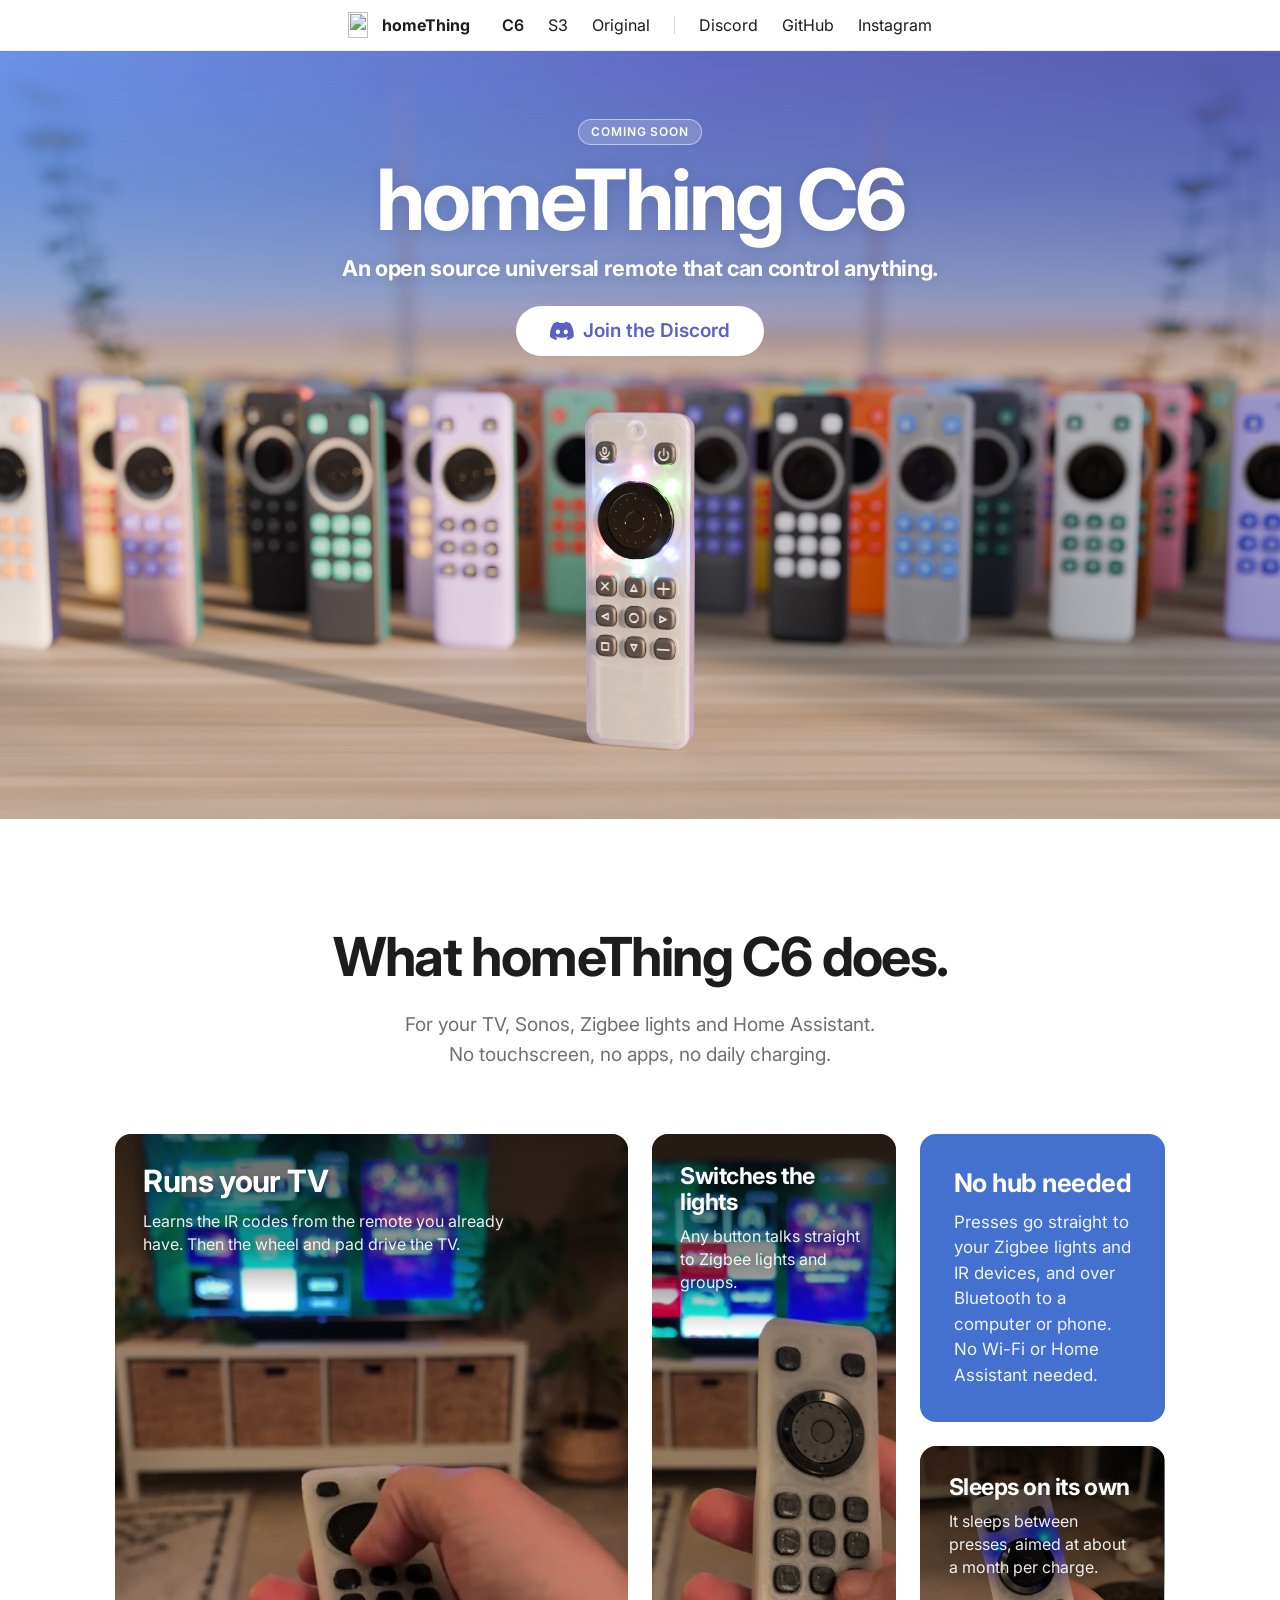
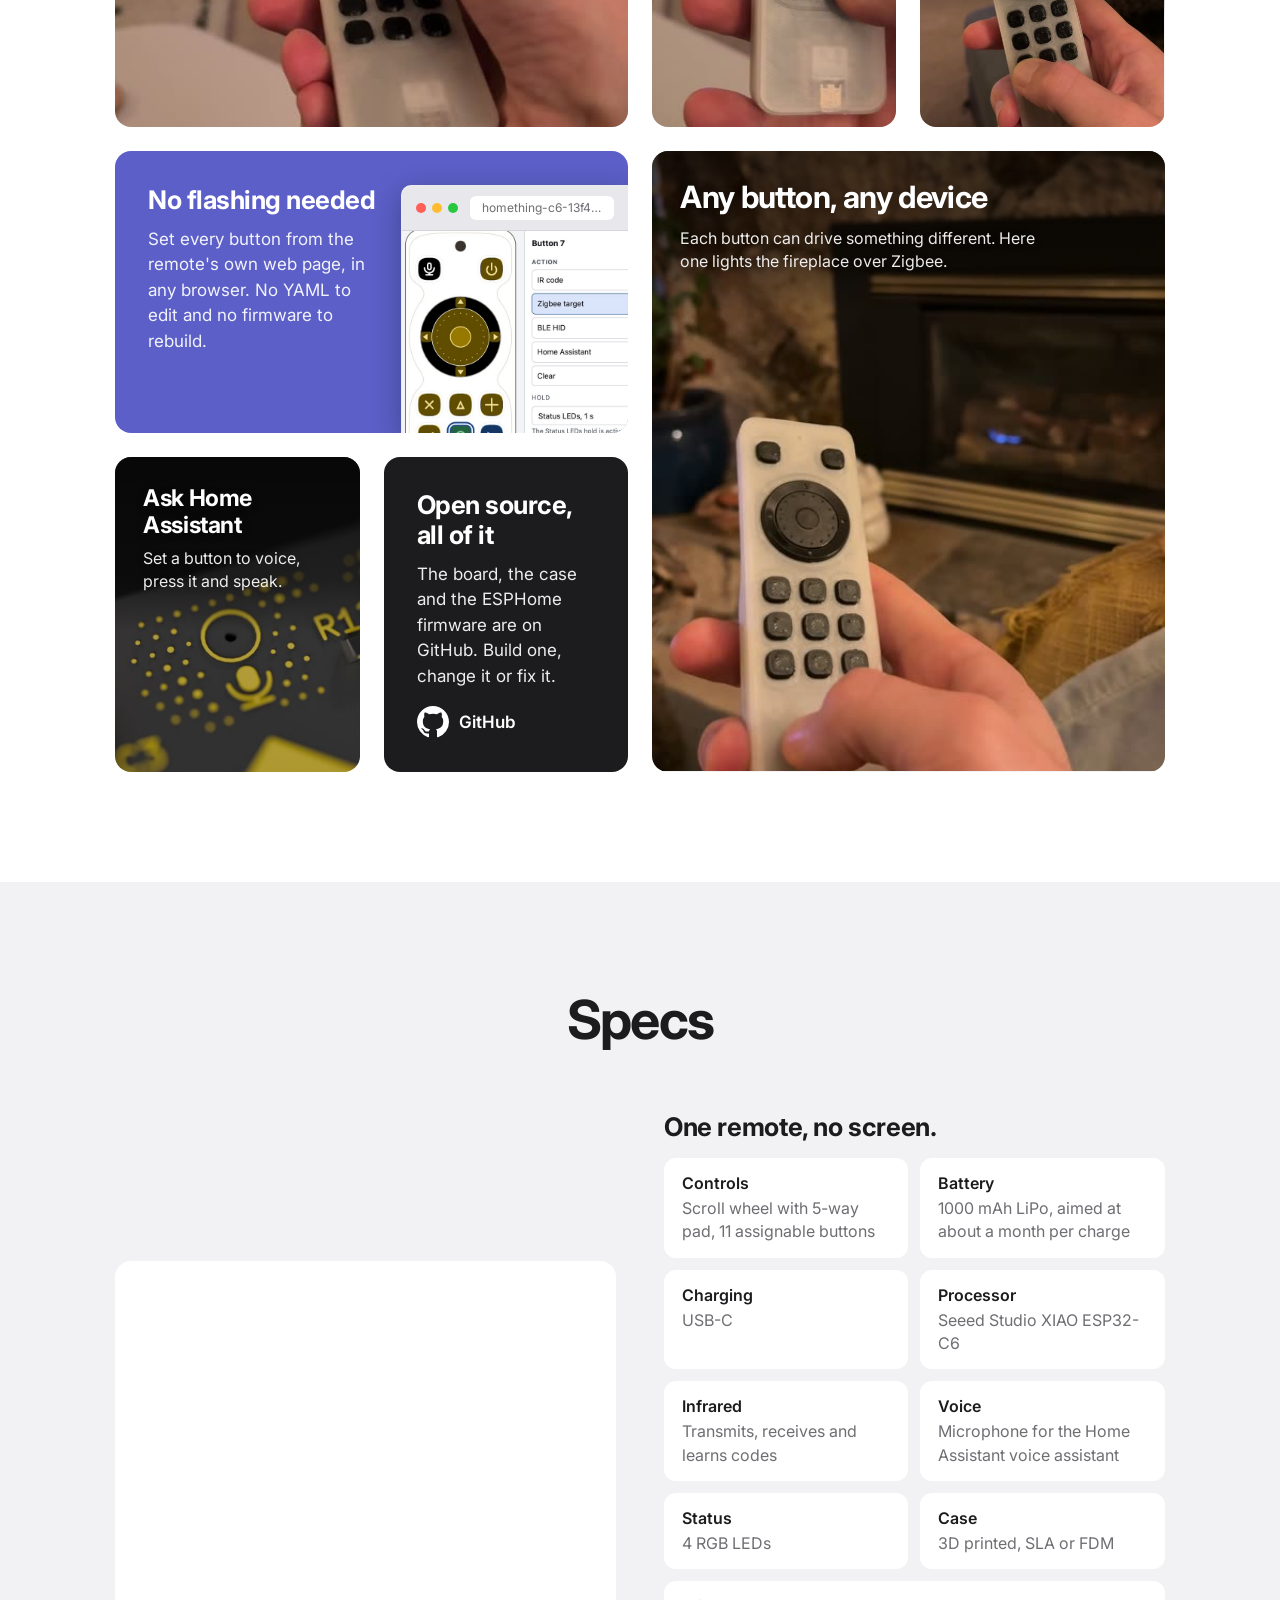
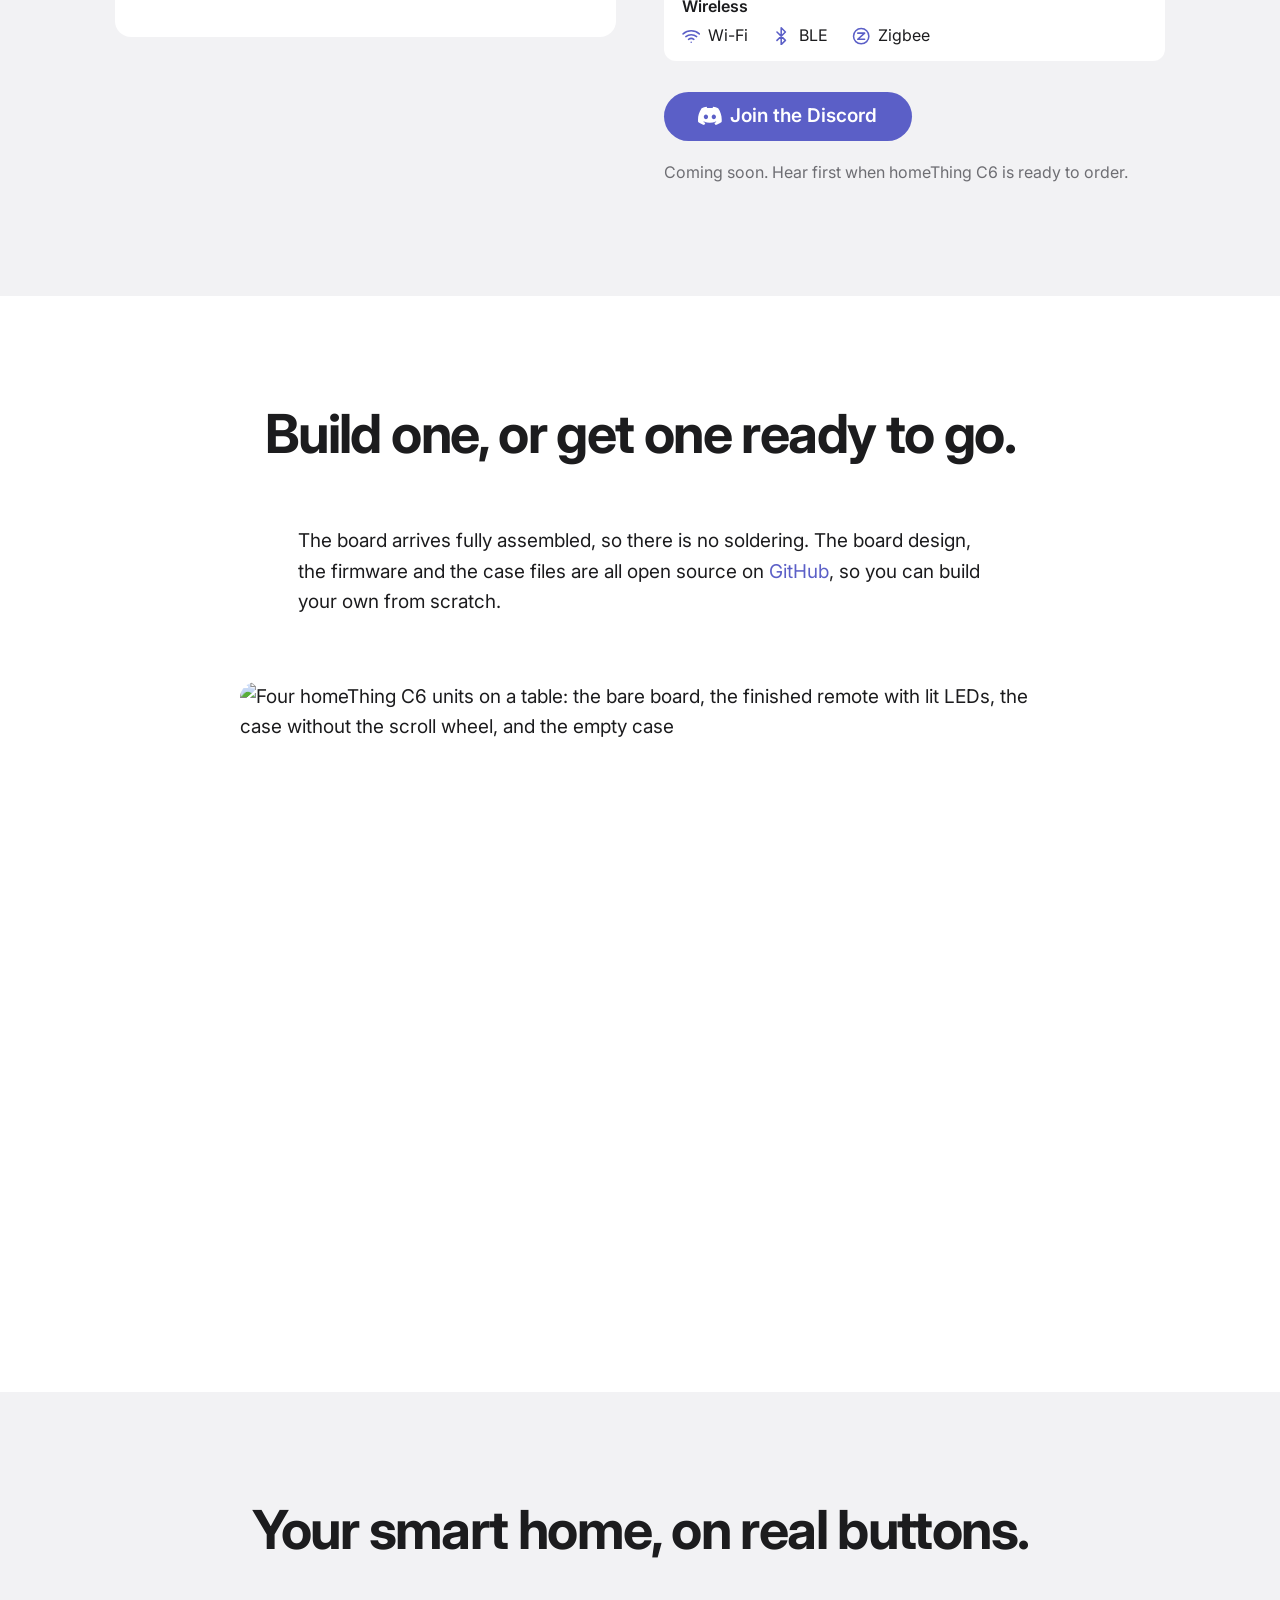
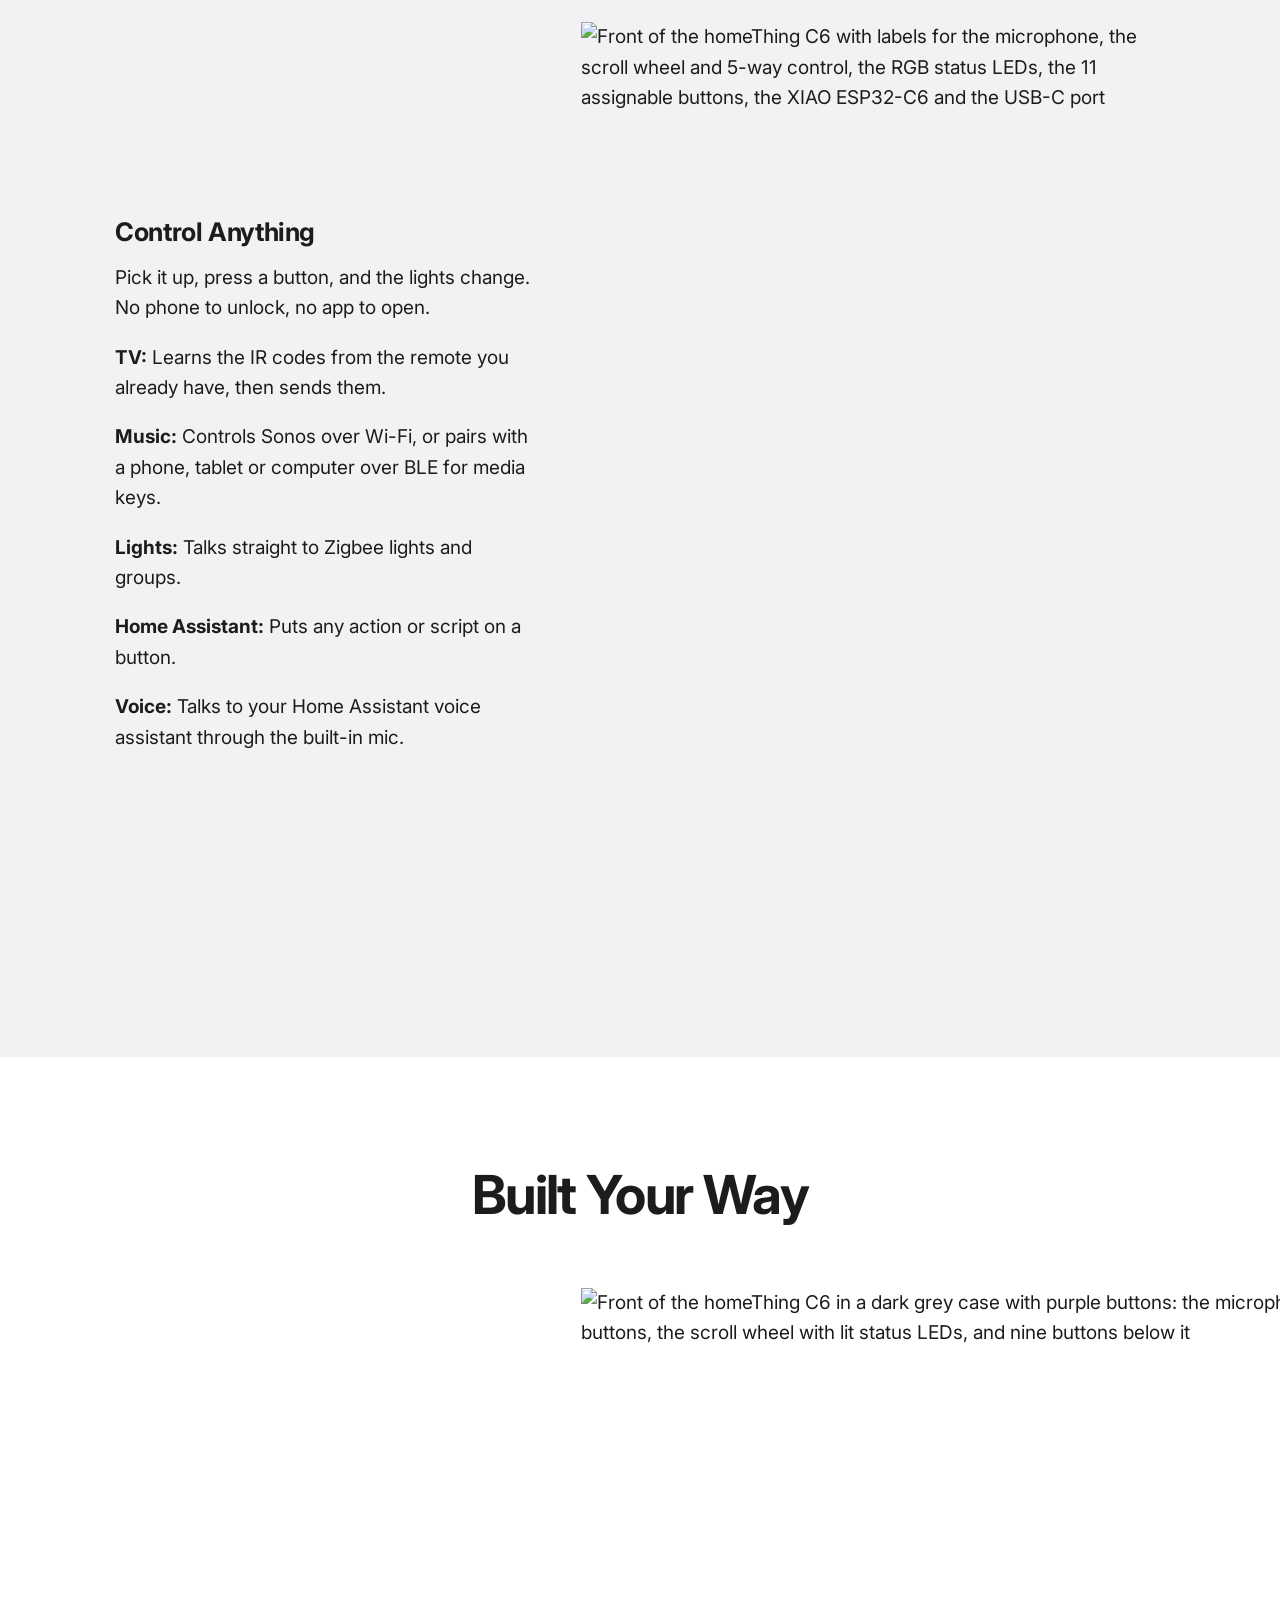
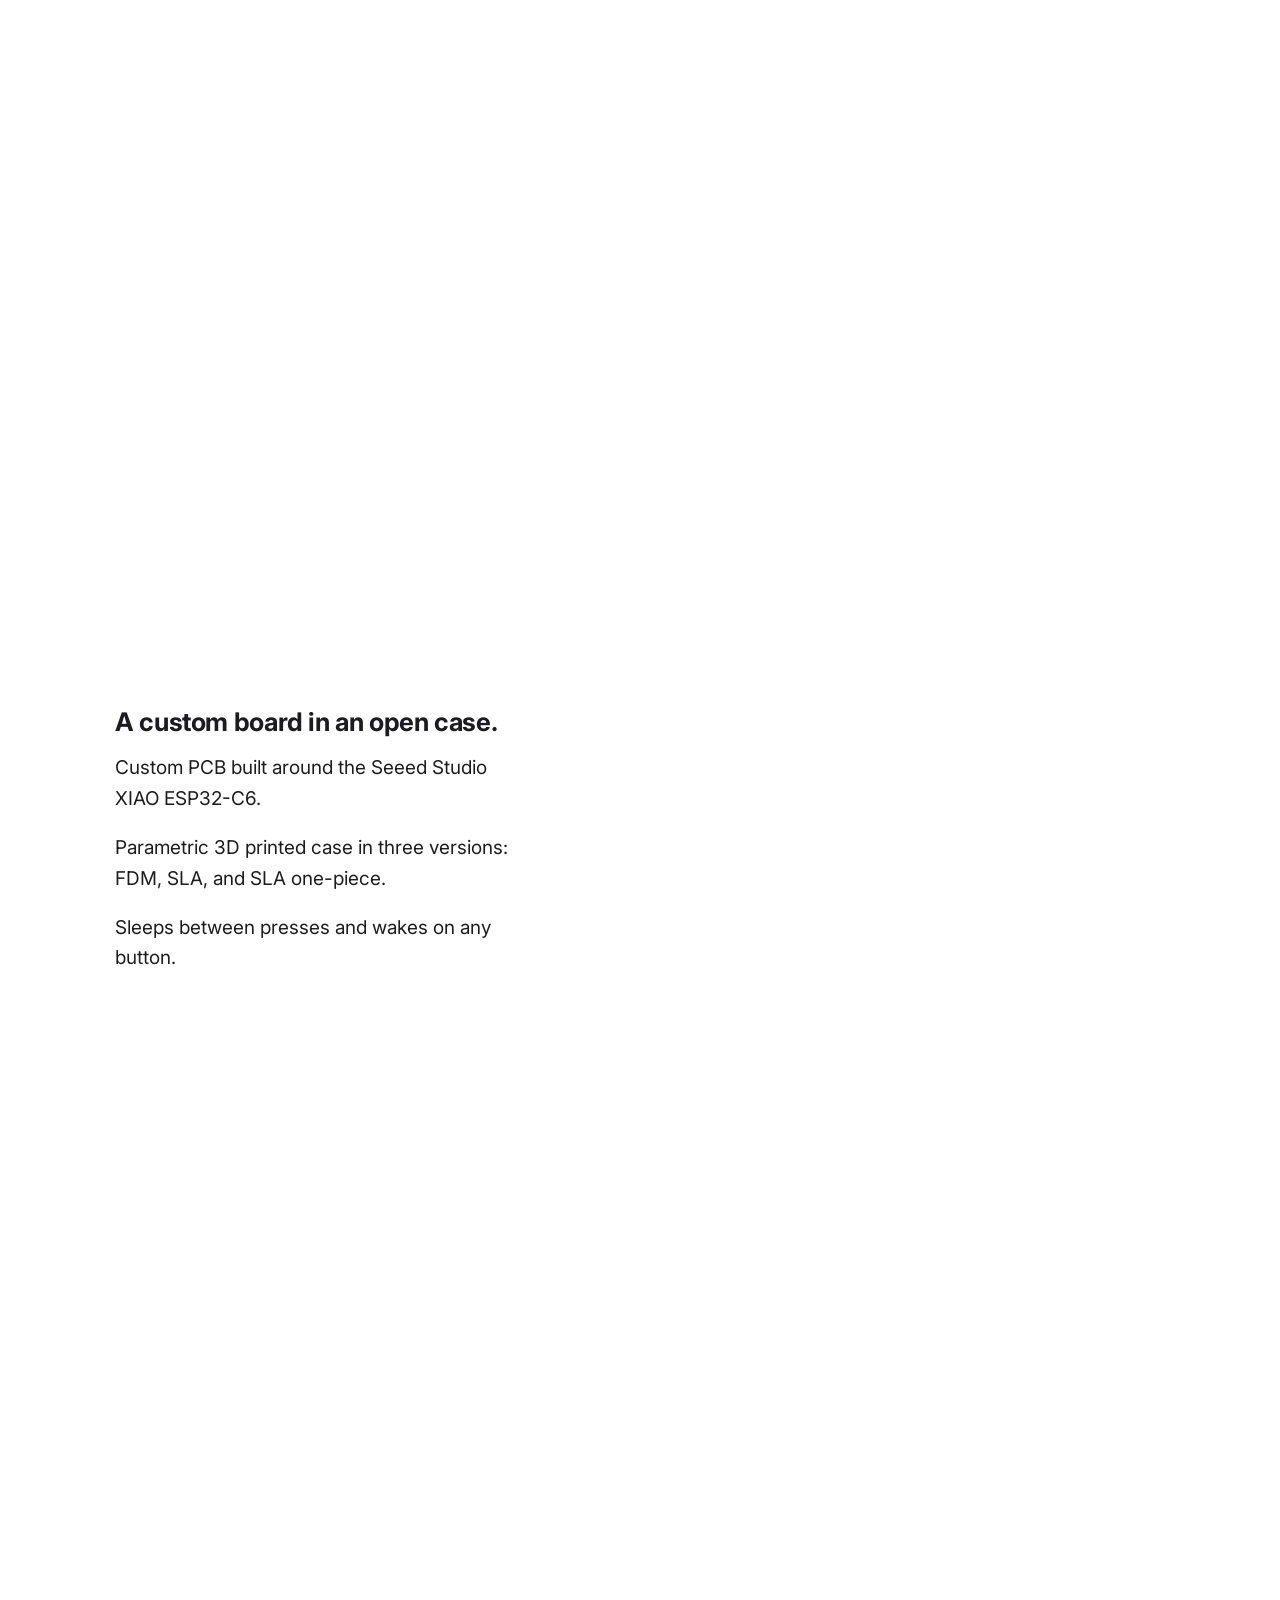
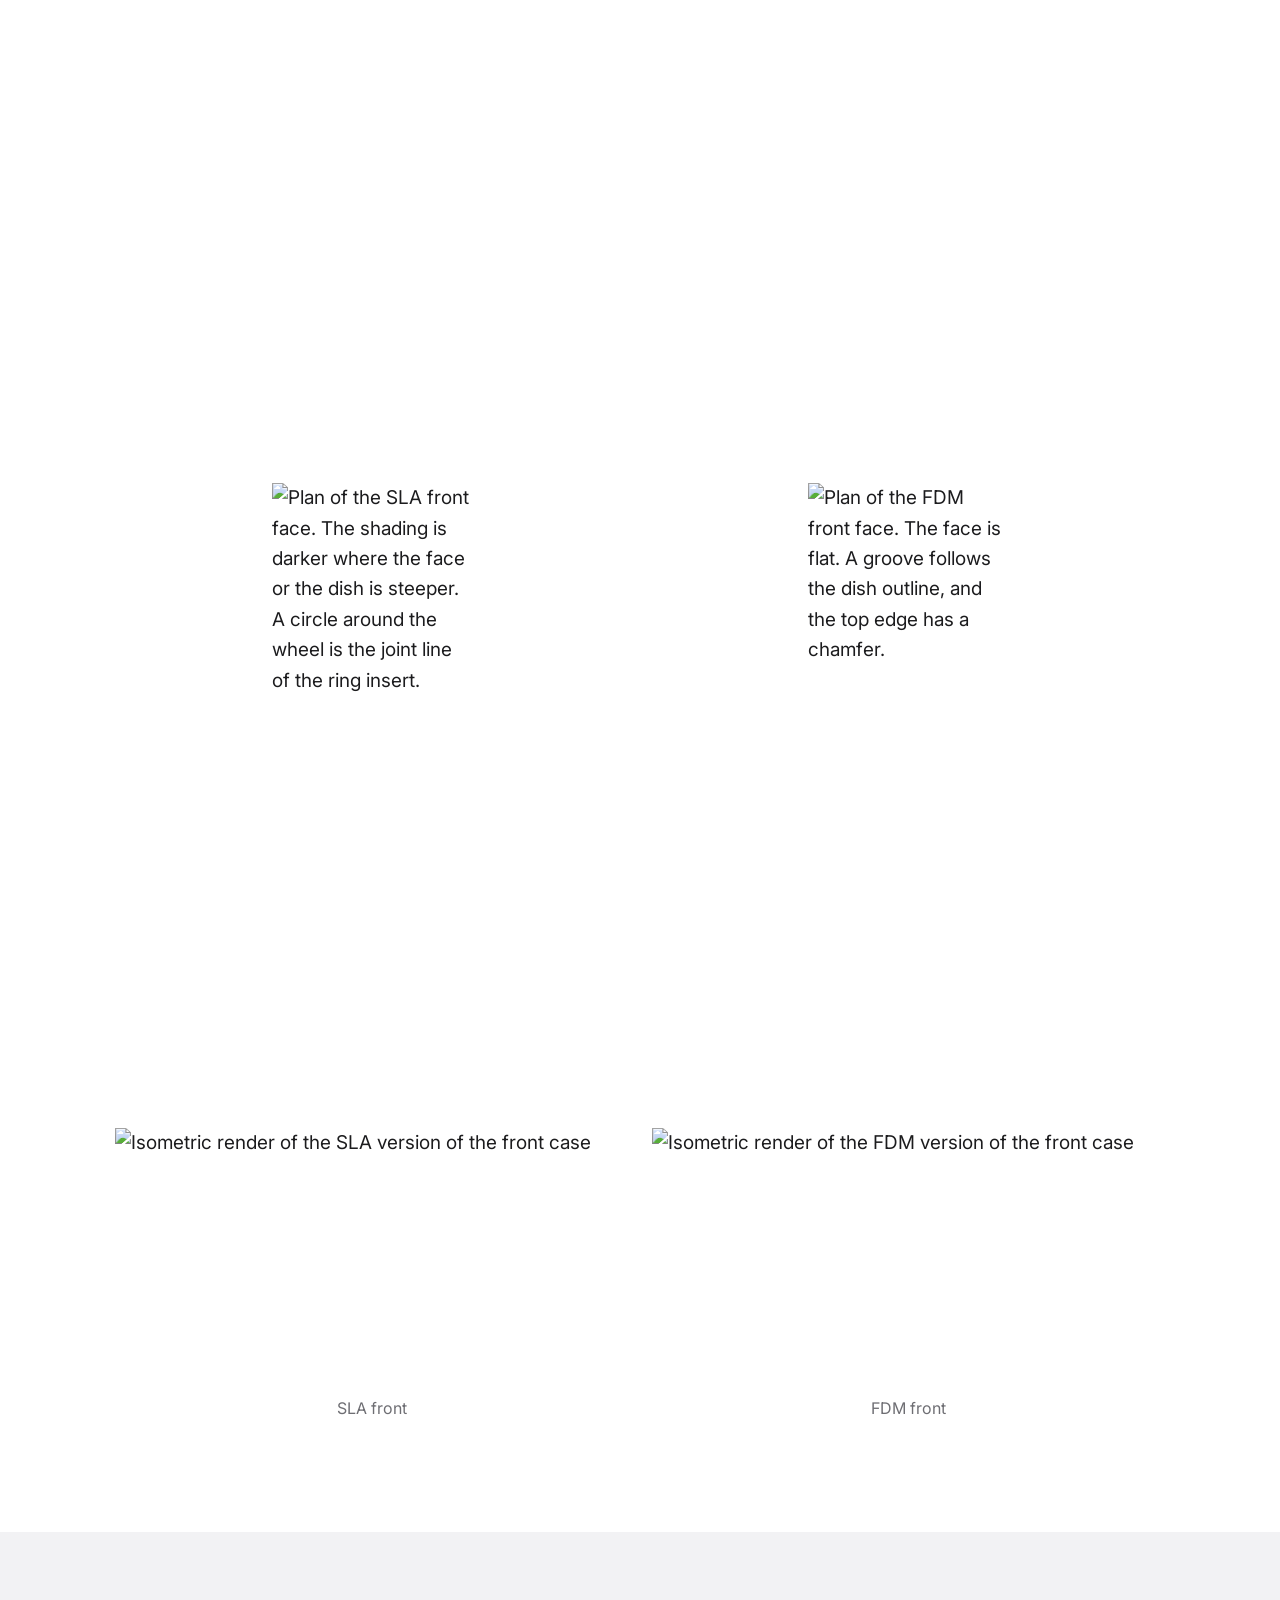
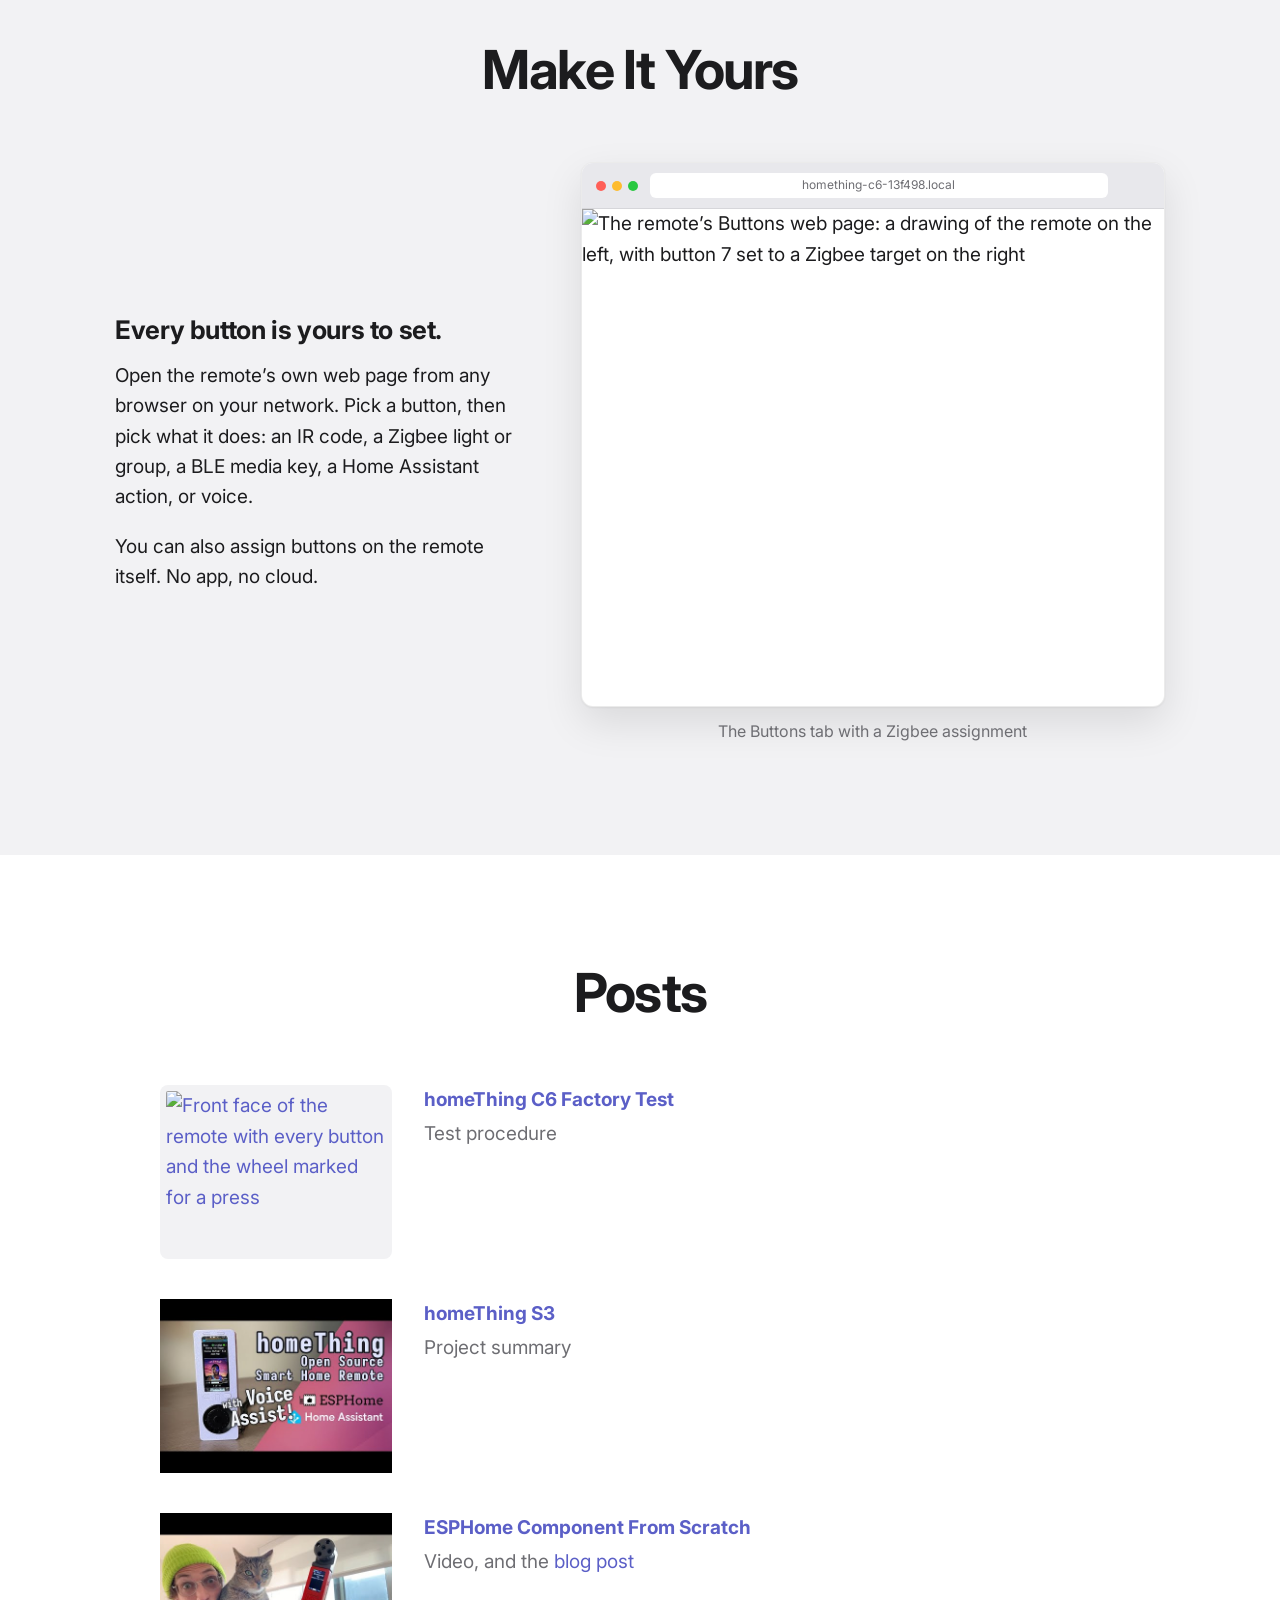
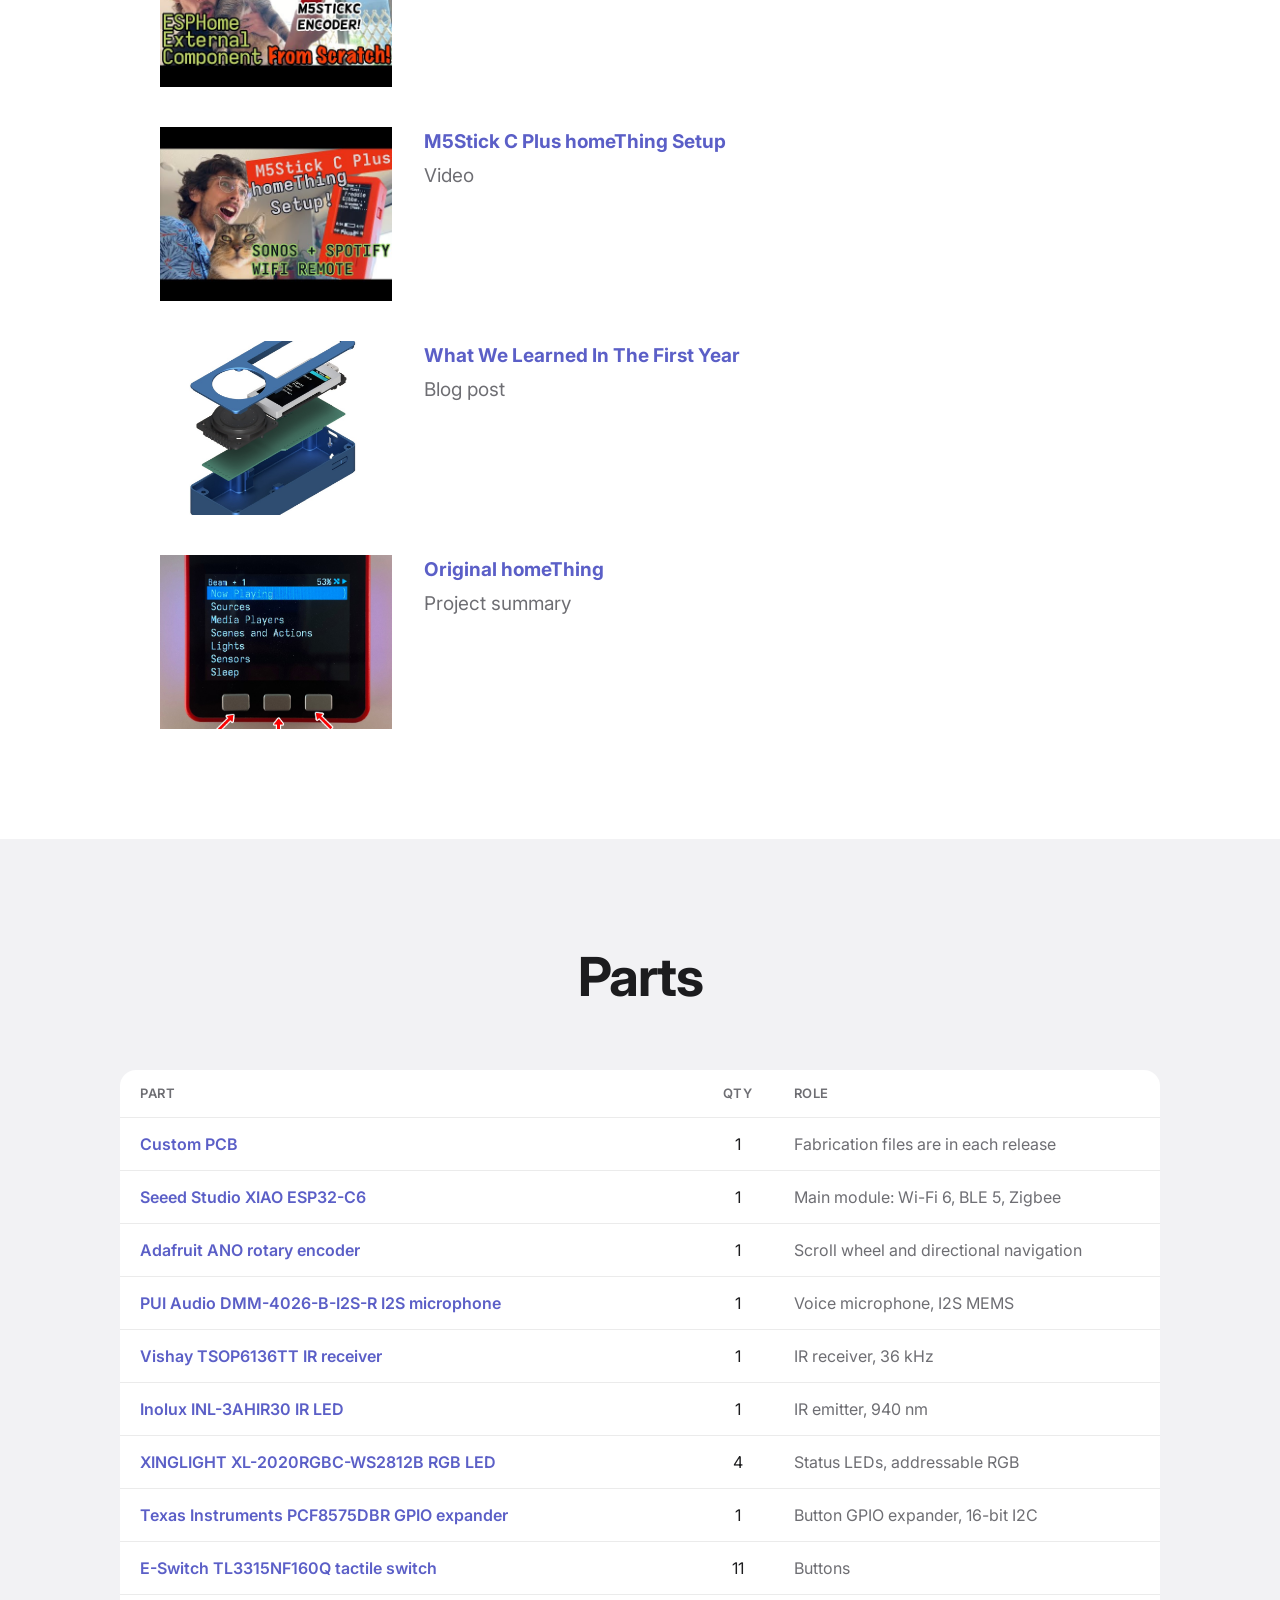
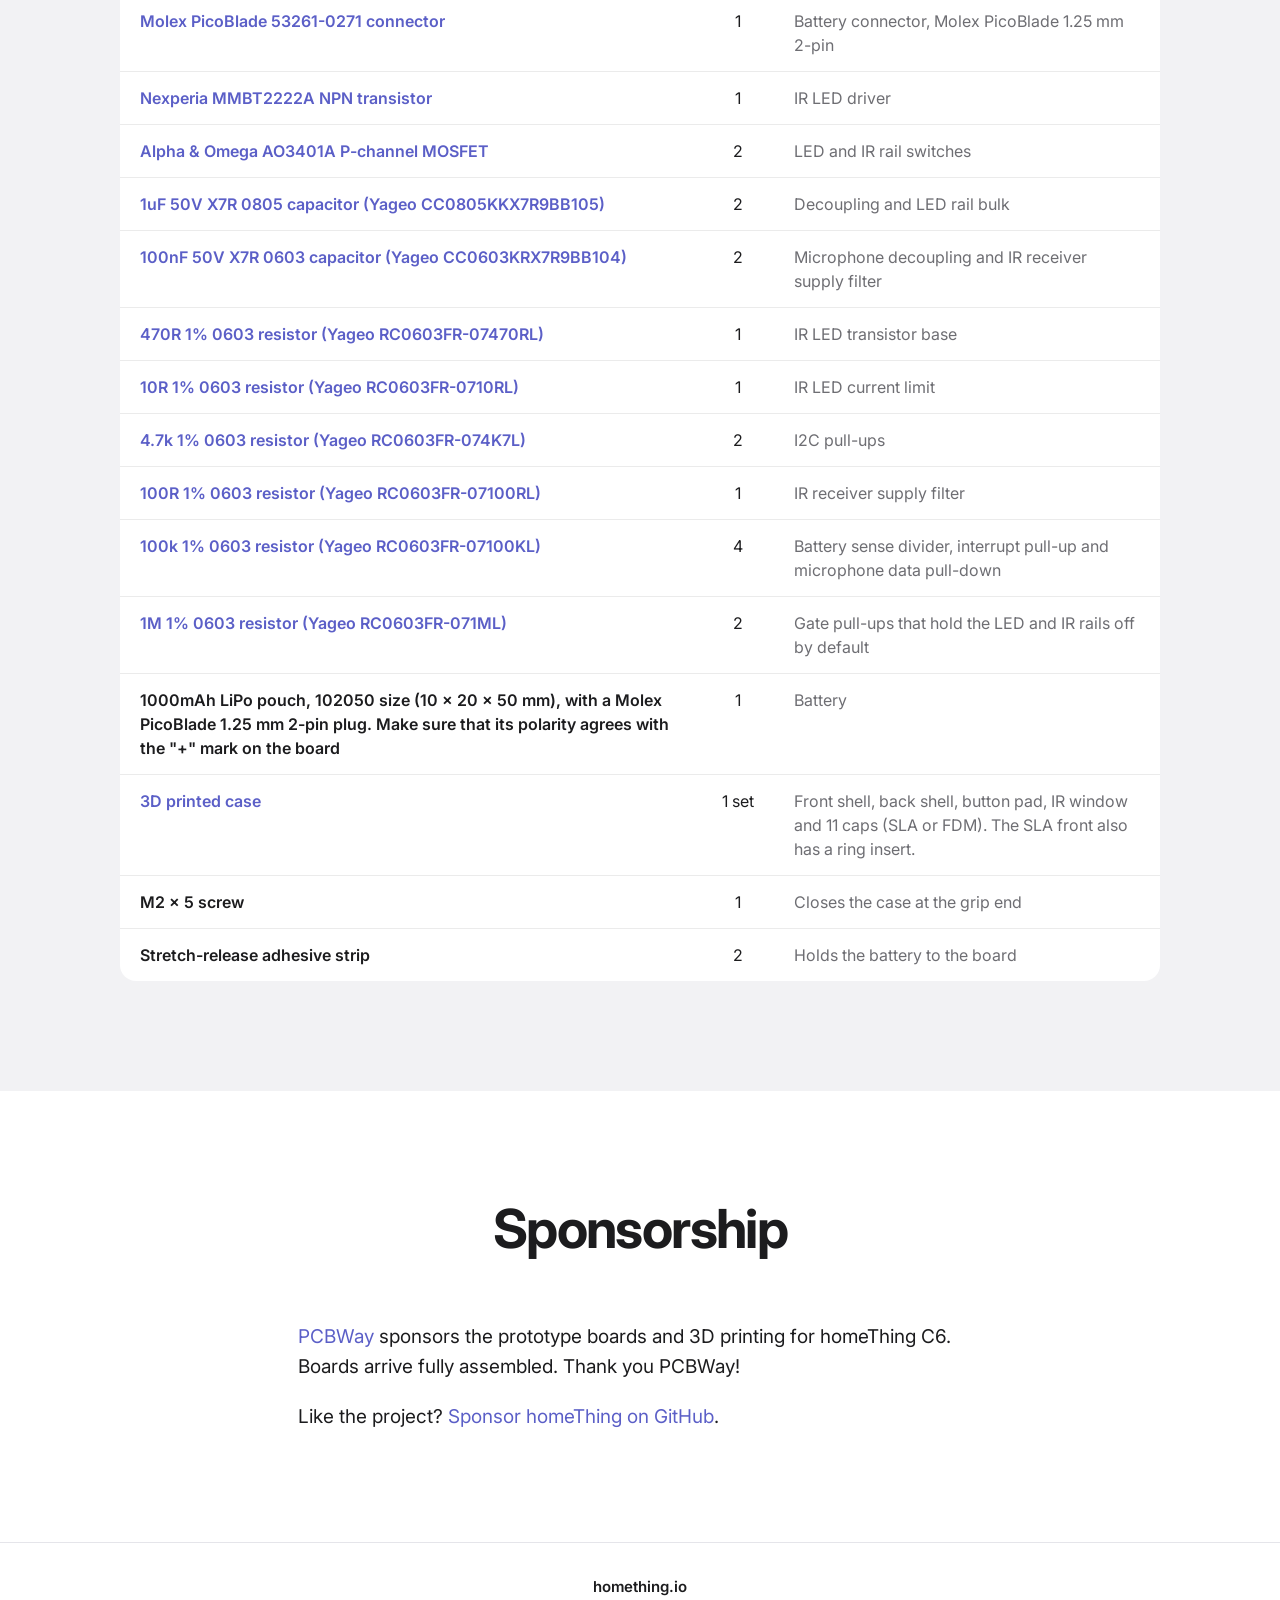
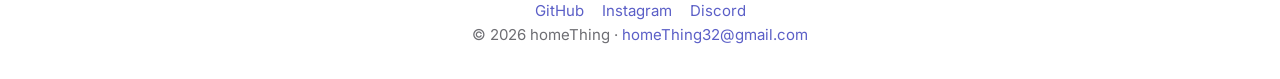
==== commit d4d37252: "Name the FDM, SLA and SLA one-piece fronts on the site and refresh the case stills, explode loop, fr" ====
--- a/site/index.html
+++ b/site/index.html
@@ -126,7 +126,7 @@
               <li><strong>Infrared</strong> Transmits, receives and learns codes</li>
               <li><strong>Voice</strong> Microphone for the Home Assistant voice assistant</li>
               <li><strong>Status</strong> 4 RGB LEDs</li>
-              <li><strong>Case</strong> 3D printed, SLS or FDM</li>
+              <li><strong>Case</strong> 3D printed, SLA or FDM</li>
               <li><strong>Wireless</strong>
                 <span class="radios">
                   <span><svg class="icon" viewBox="0 0 24 24" aria-hidden="true"><path d="M5 12.55a11 11 0 0 1 14.08 0"/><path d="M1.42 9a16 16 0 0 1 21.16 0"/><path d="M8.53 16.11a6 6 0 0 1 6.95 0"/><path d="M12 20h.01"/></svg>Wi-Fi</span>
@@ -182,7 +182,7 @@
           <div class="text">
             <h3 class="subhead">A custom board in an open case.</h3>
             <p>Custom PCB built around the Seeed Studio XIAO ESP32-C6.</p>
-            <p>Parametric 3D printed case in SLS and FDM versions.</p>
+            <p>Parametric 3D printed case in three versions: FDM, SLA, and SLA one-piece.</p>
             <p>Sleeps between presses and wakes on any button.</p>
           </div>
           <div class="media pair">
@@ -192,9 +192,9 @@
         </div>
         <div class="pair below stack-small">
           <figure>
-            <img class="plan" src="assets/case-front-face-sls.svg" width="221" height="686" loading="lazy" alt="Plan of the SLS front face. The shading is darker where the face or the dish is steeper, so the arched face and the basins show without contour lines.">
-            <img src="assets/case-front-iso-sls.png" width="1200" height="600" loading="lazy" alt="Isometric render of the SLS version of the front case">
-            <figcaption class="caption">SLS front</figcaption>
+            <img class="plan" src="assets/case-front-face-sls.svg" width="221" height="686" loading="lazy" alt="Plan of the SLA front face. The shading is darker where the face or the dish is steeper. A circle around the wheel is the joint line of the ring insert.">
+            <img src="assets/case-front-iso-sls.png" width="1200" height="600" loading="lazy" alt="Isometric render of the SLA version of the front case">
+            <figcaption class="caption">SLA front</figcaption>
           </figure>
           <figure>
             <img class="plan" src="assets/case-front-face-fdm.svg" width="221" height="686" loading="lazy" alt="Plan of the FDM front face. The face is flat. A groove follows the dish outline, and the top edge has a chamfer.">
@@ -308,7 +308,7 @@
               <tr><td><a href="https://www.digikey.com/en/products/detail/yageo/RC0603FR-07100KL/726889" target="_blank" rel="noopener">100k 1% 0603 resistor (Yageo RC0603FR-07100KL)</a></td><td>4</td><td>Battery sense divider, interrupt pull-up and microphone data pull-down</td></tr>
               <tr><td><a href="https://www.digikey.com/en/products/detail/yageo/RC0603FR-071ML/726844" target="_blank" rel="noopener">1M 1% 0603 resistor (Yageo RC0603FR-071ML)</a></td><td>2</td><td>Gate pull-ups that hold the LED and IR rails off by default</td></tr>
               <tr><td>1000mAh LiPo pouch, 102050 size (10 x 20 x 50 mm), with a Molex PicoBlade 1.25 mm 2-pin plug. Make sure that its polarity agrees with the "+" mark on the board</td><td>1</td><td>Battery</td></tr>
-              <tr><td><a href="https://github.com/landonr/homething-c6/tree/develop/case" target="_blank" rel="noopener">3D printed case</a></td><td>1 set</td><td>Front shell, back shell, button pad, IR window and 11 caps (SLS or FDM)</td></tr>
+              <tr><td><a href="https://github.com/landonr/homething-c6/tree/develop/case" target="_blank" rel="noopener">3D printed case</a></td><td>1 set</td><td>Front shell, back shell, button pad, IR window and 11 caps (SLA or FDM). The SLA front also has a ring insert.</td></tr>
               <tr><td>M2 x 5 screw</td><td>1</td><td>Closes the case at the grip end</td></tr>
               <tr><td>Stretch-release adhesive strip</td><td>2</td><td>Holds the battery to the board</td></tr>
             </tbody>
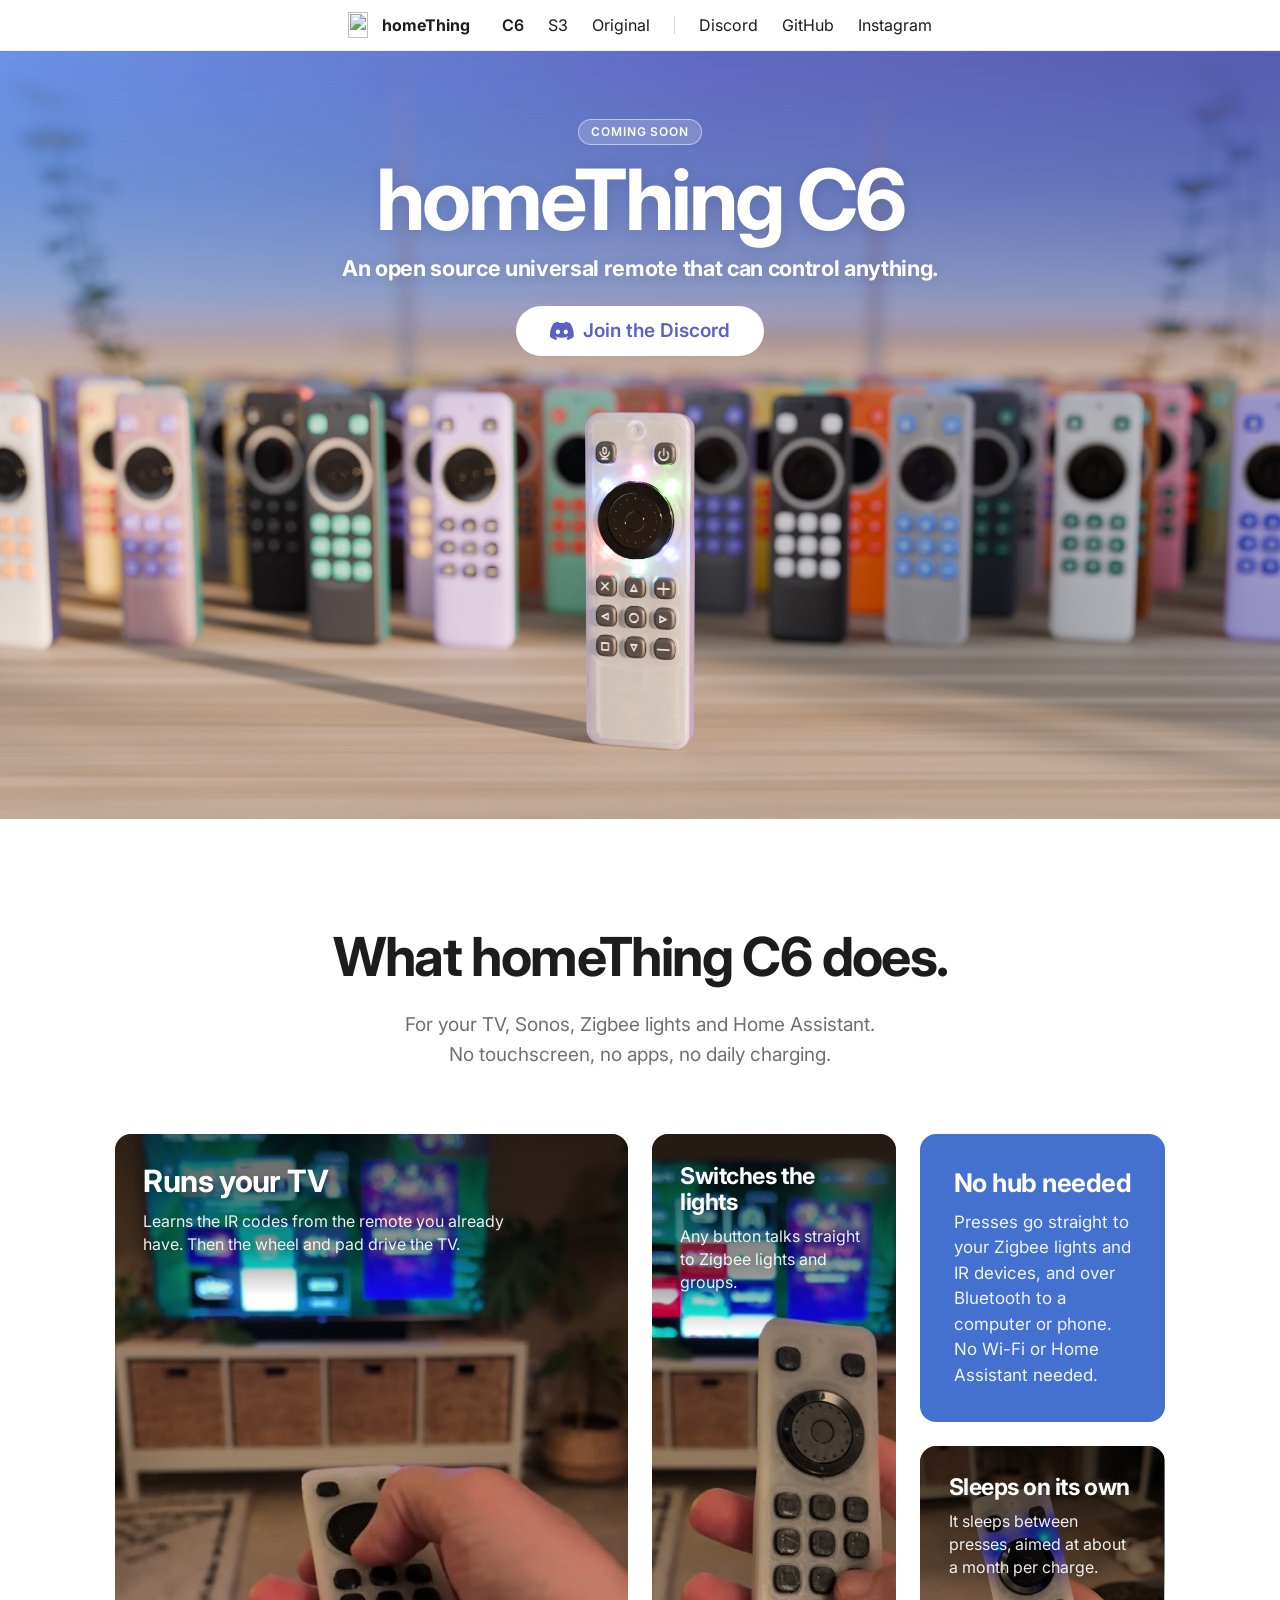
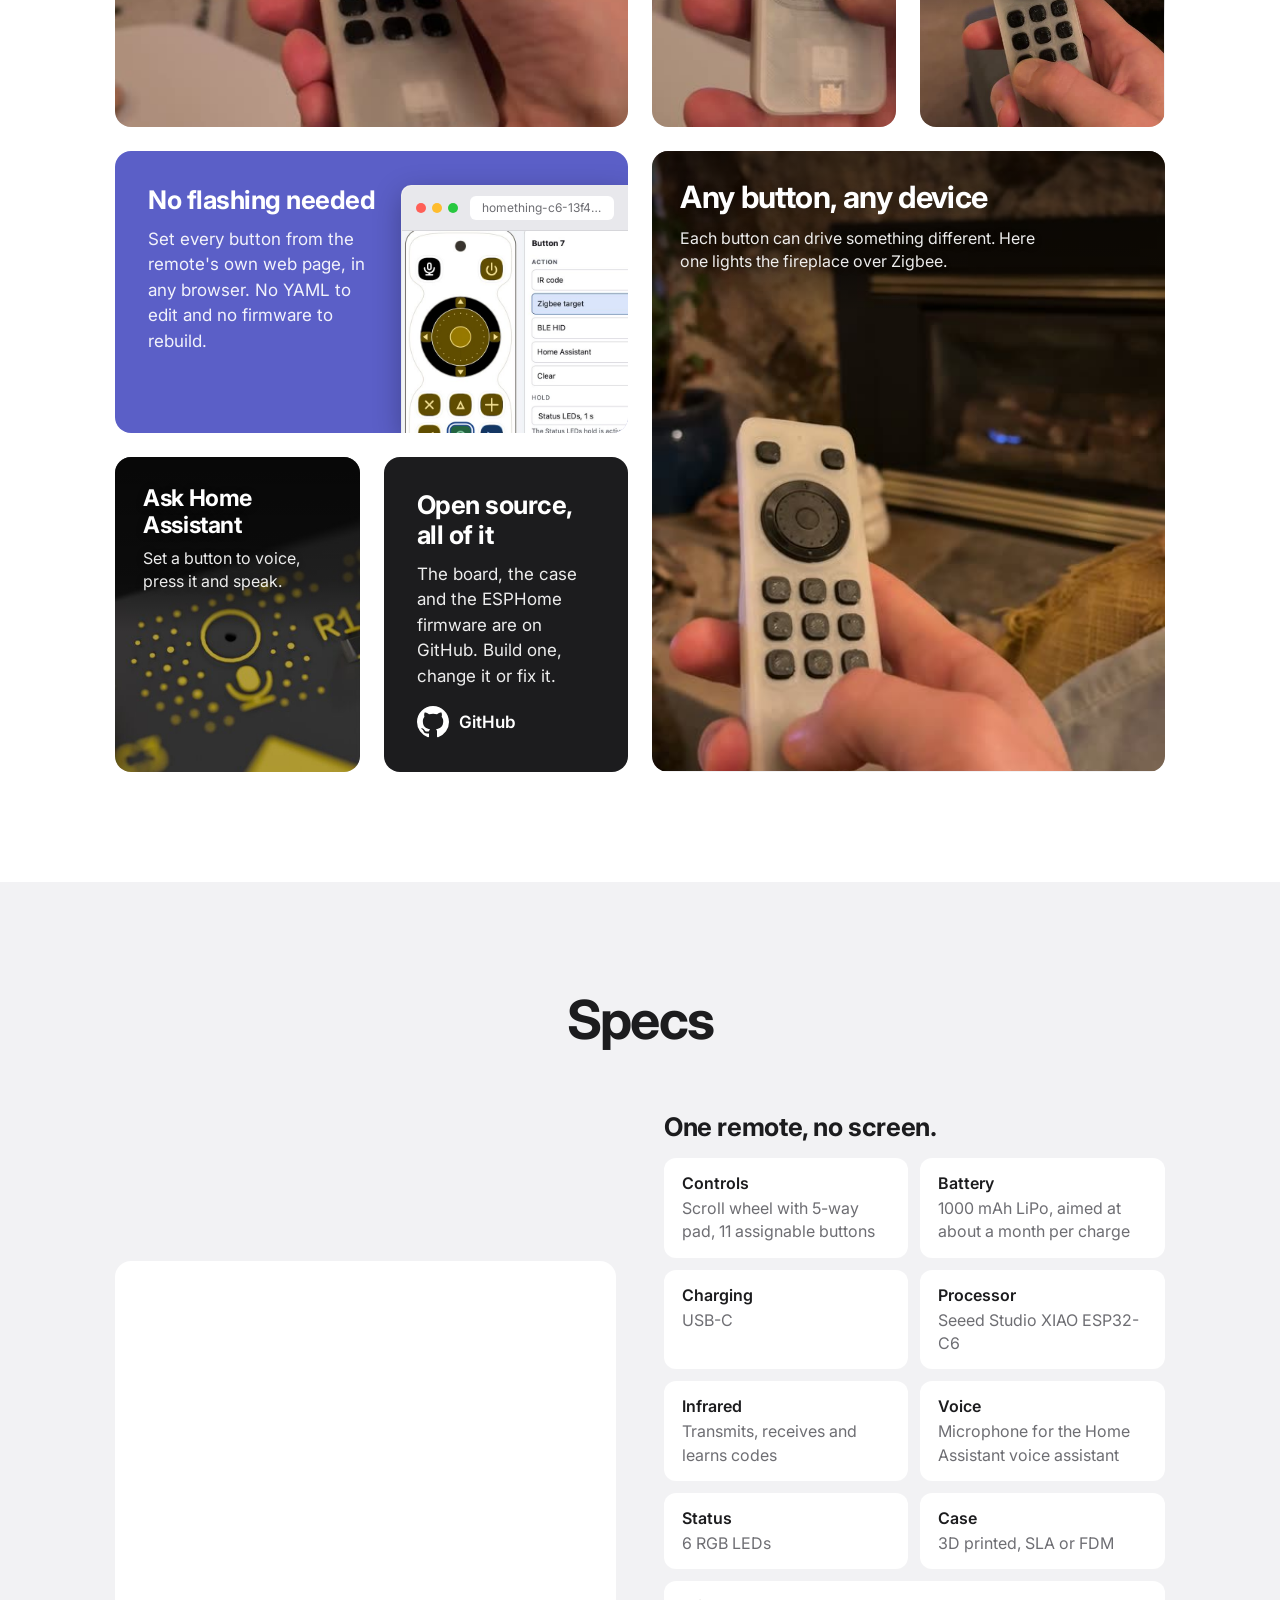
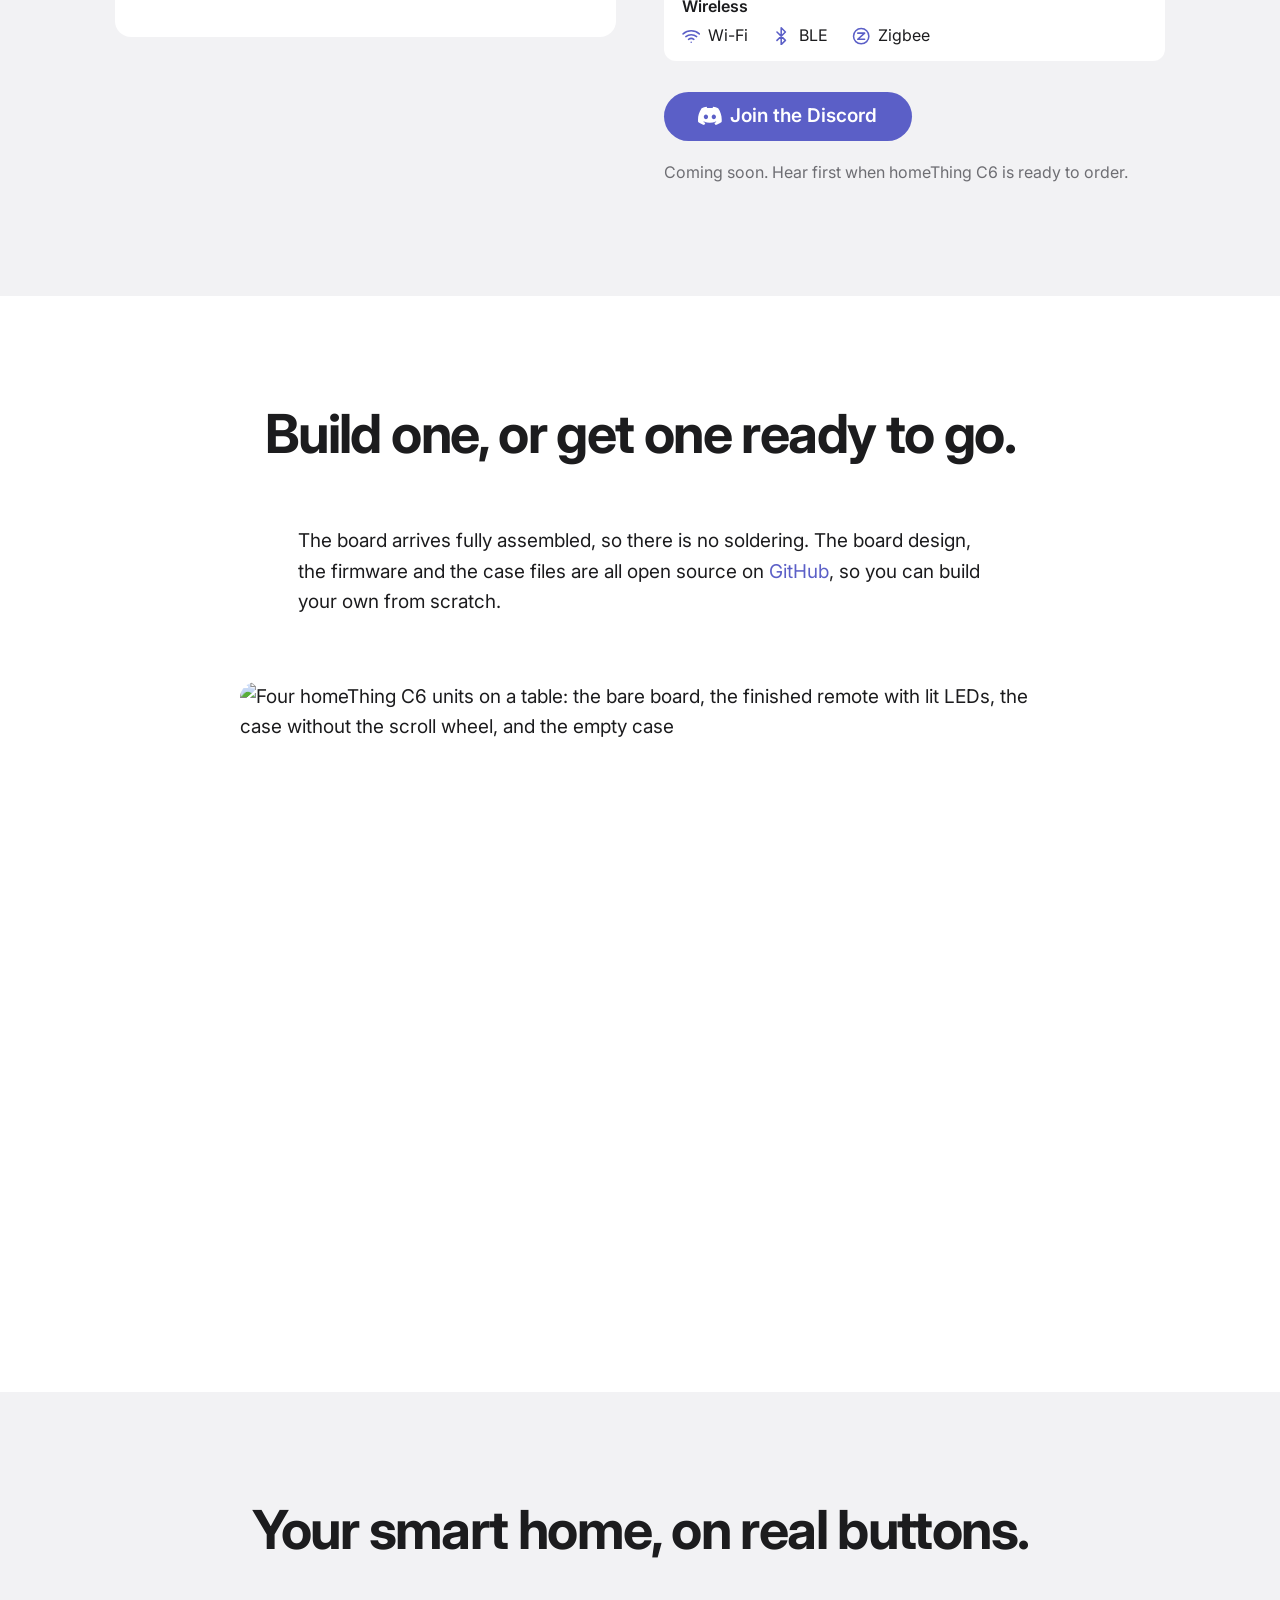
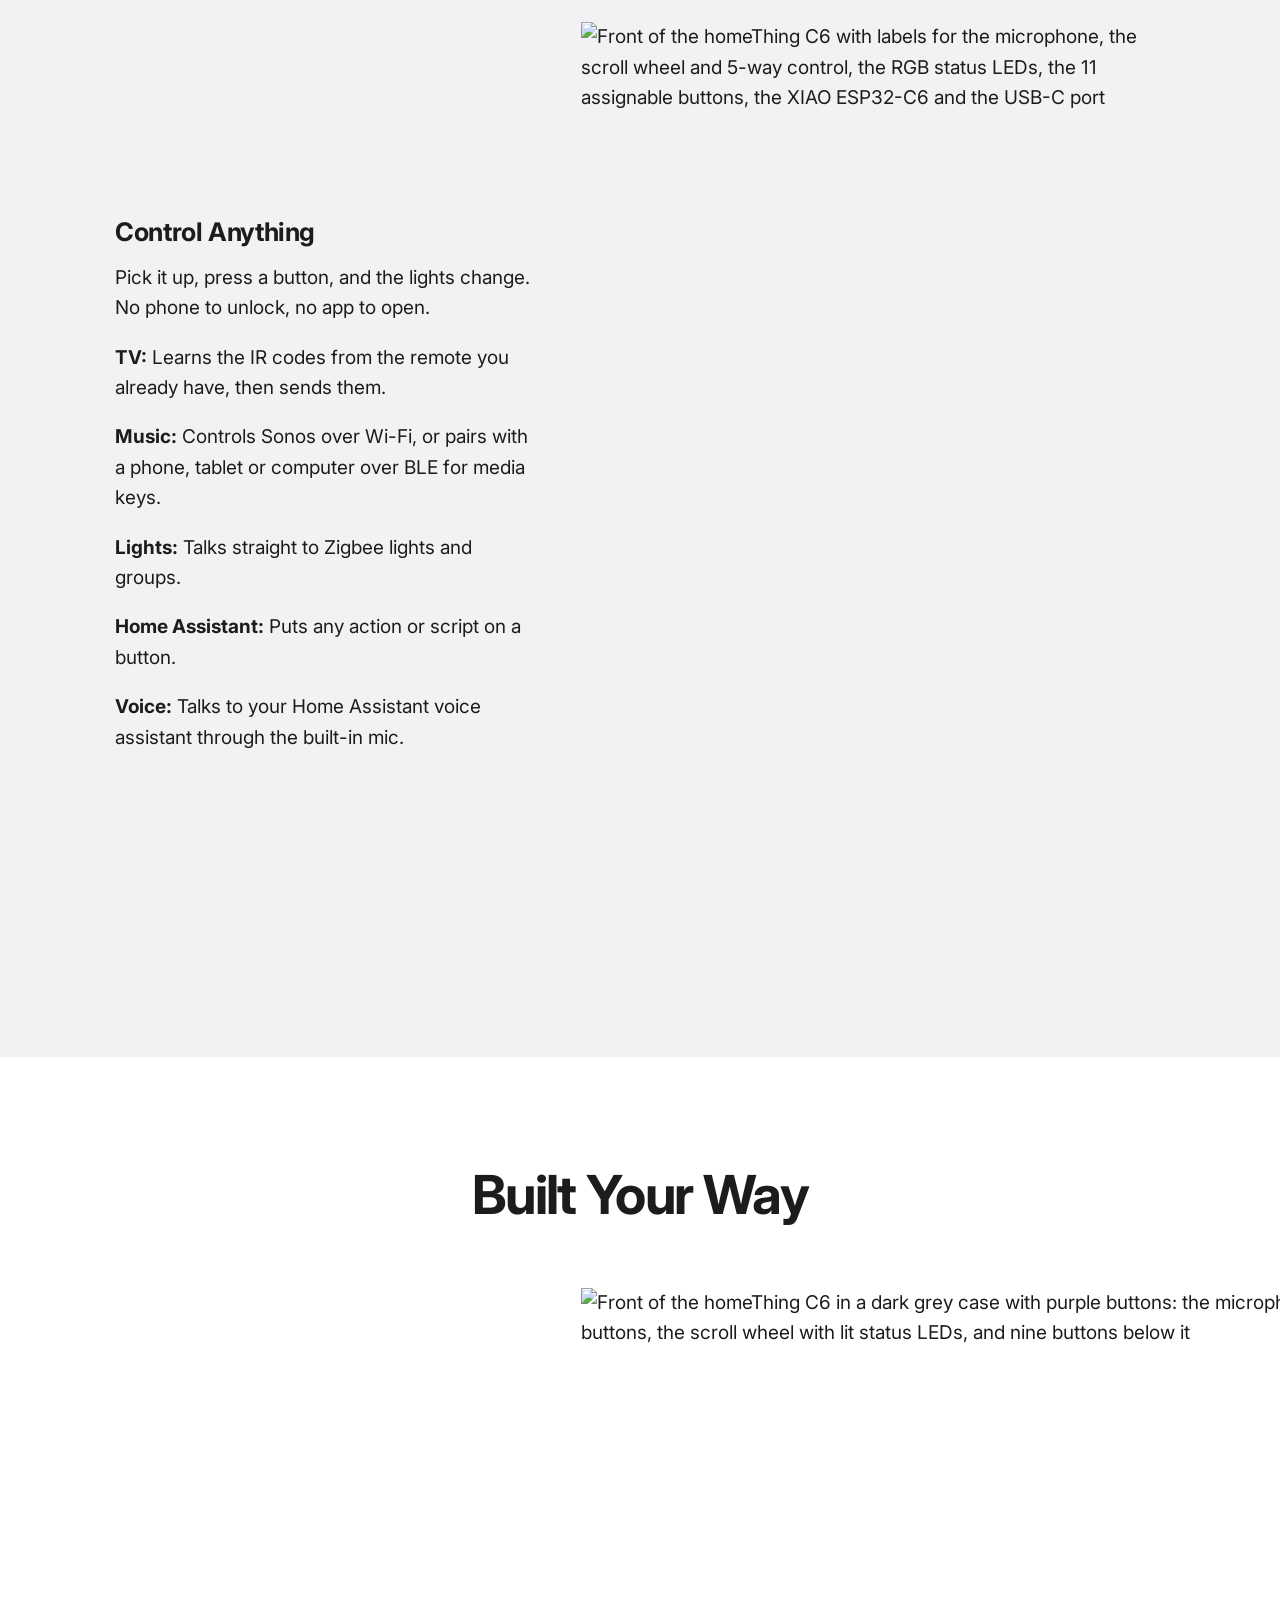
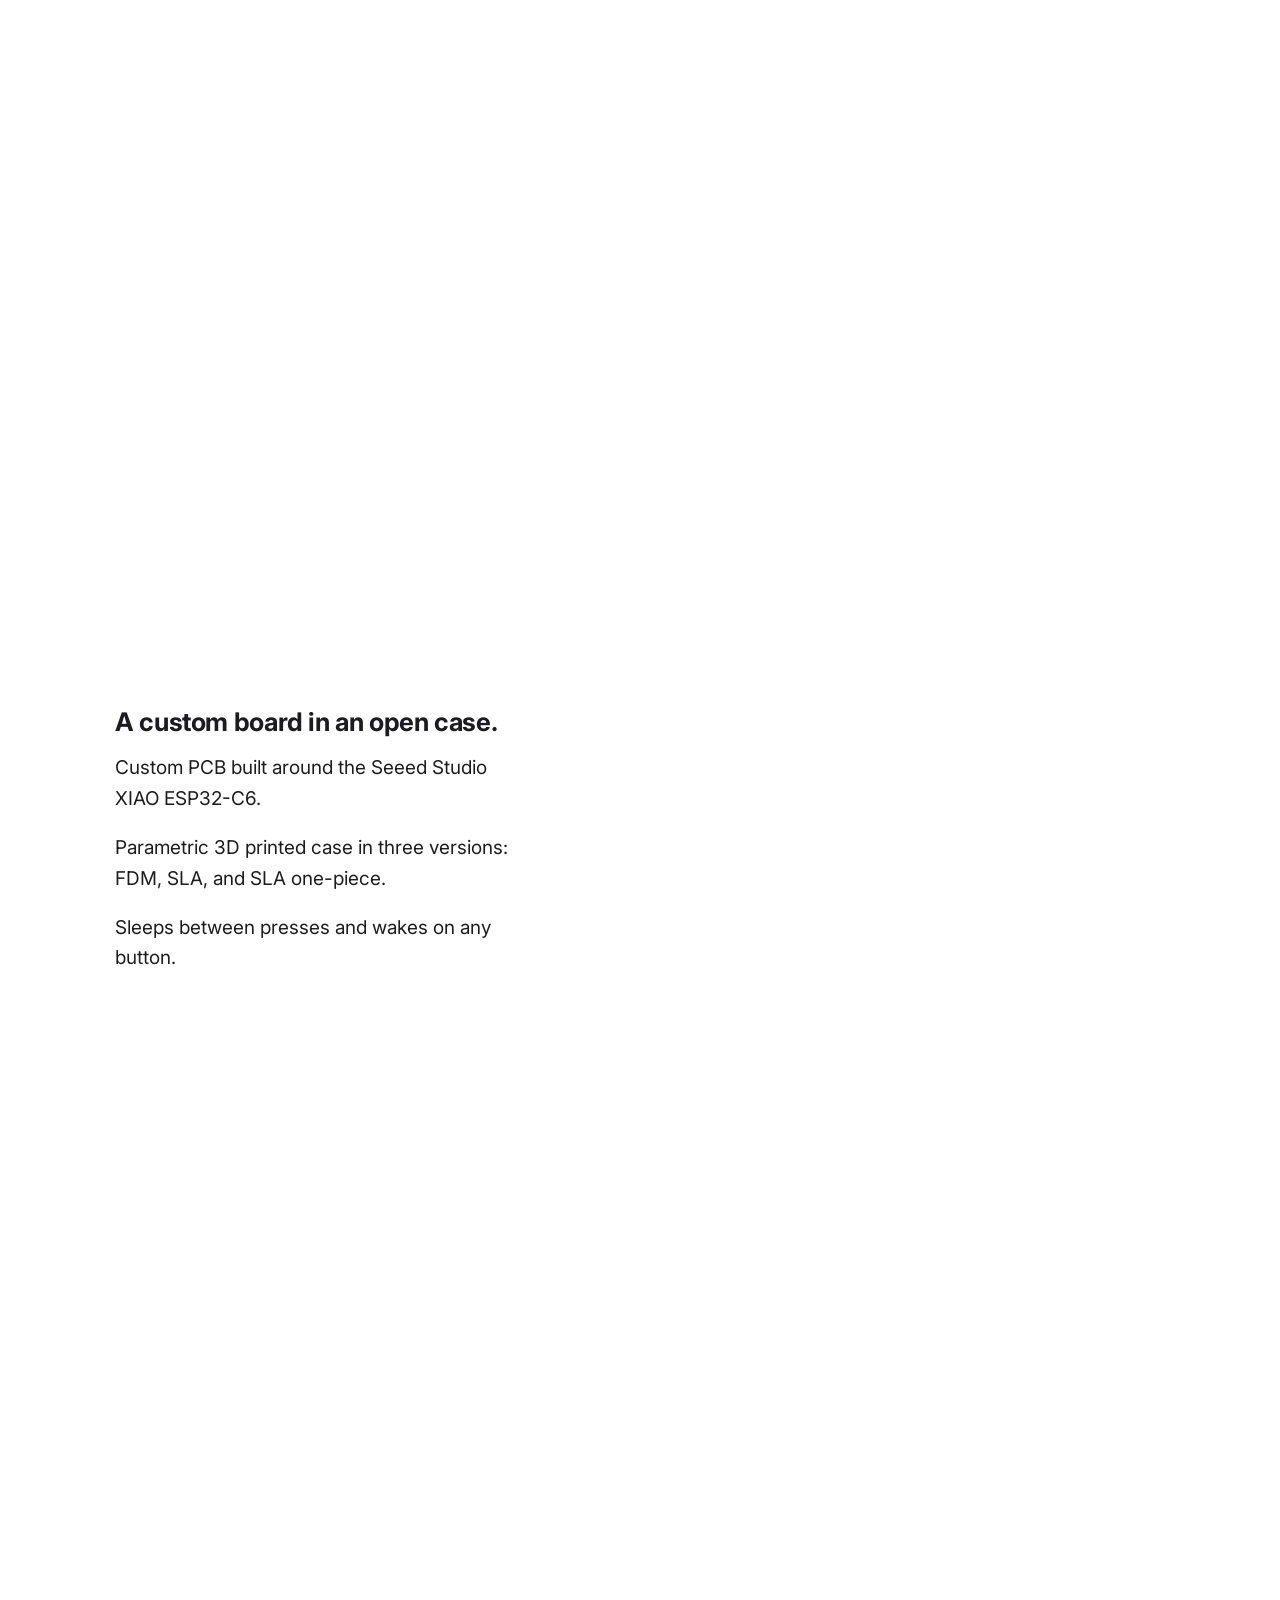
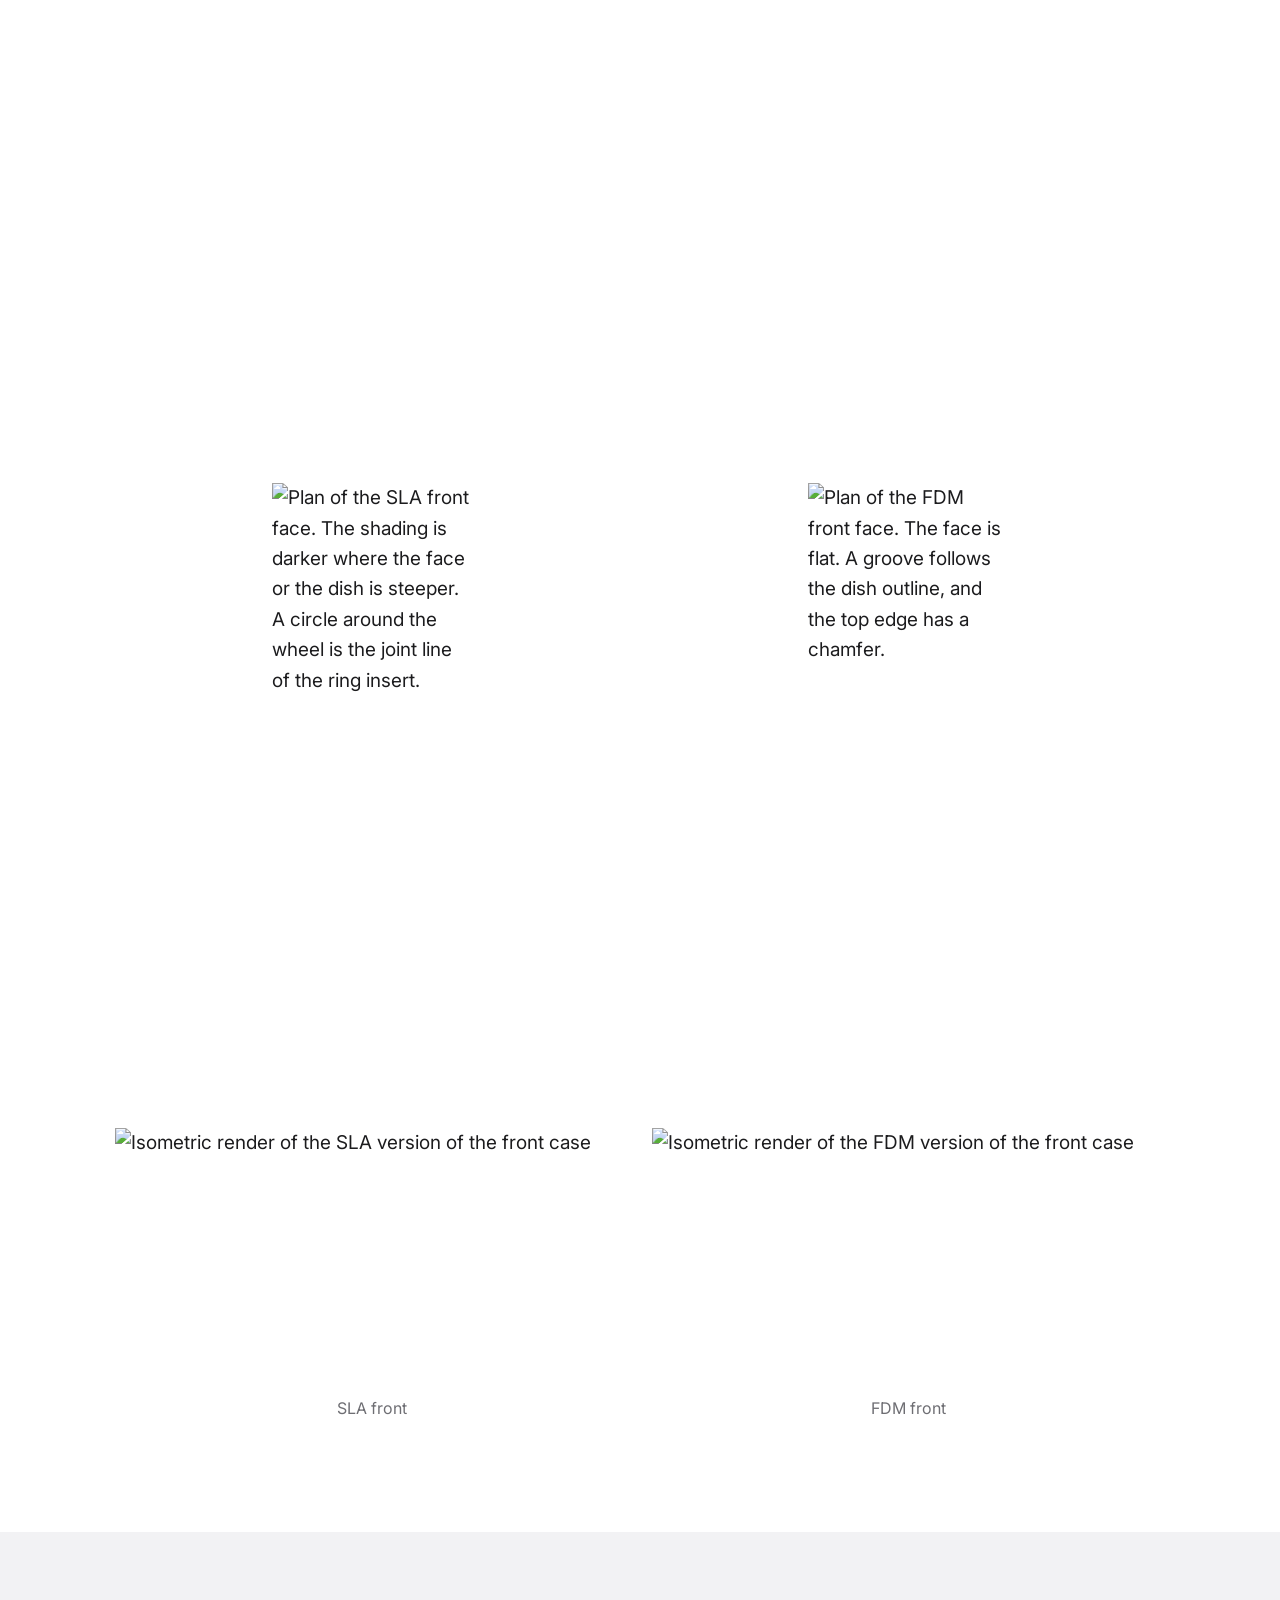
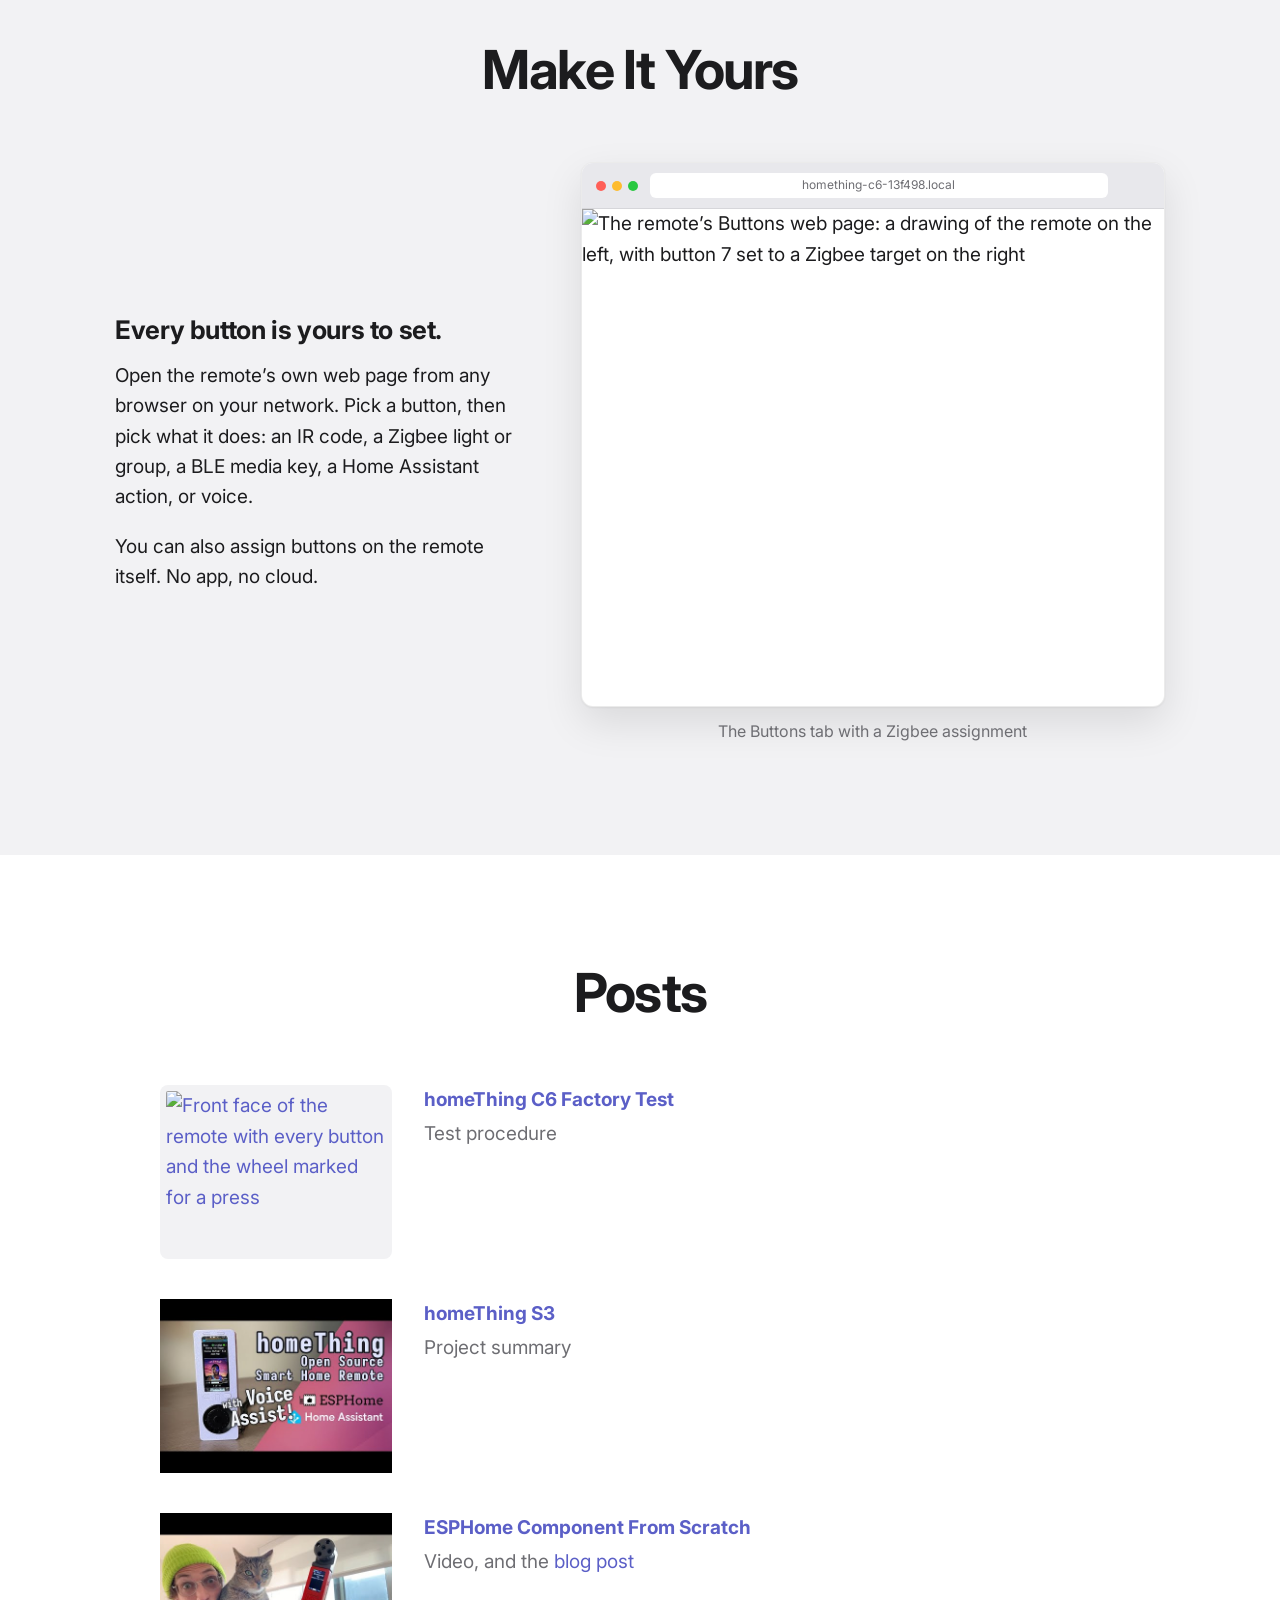
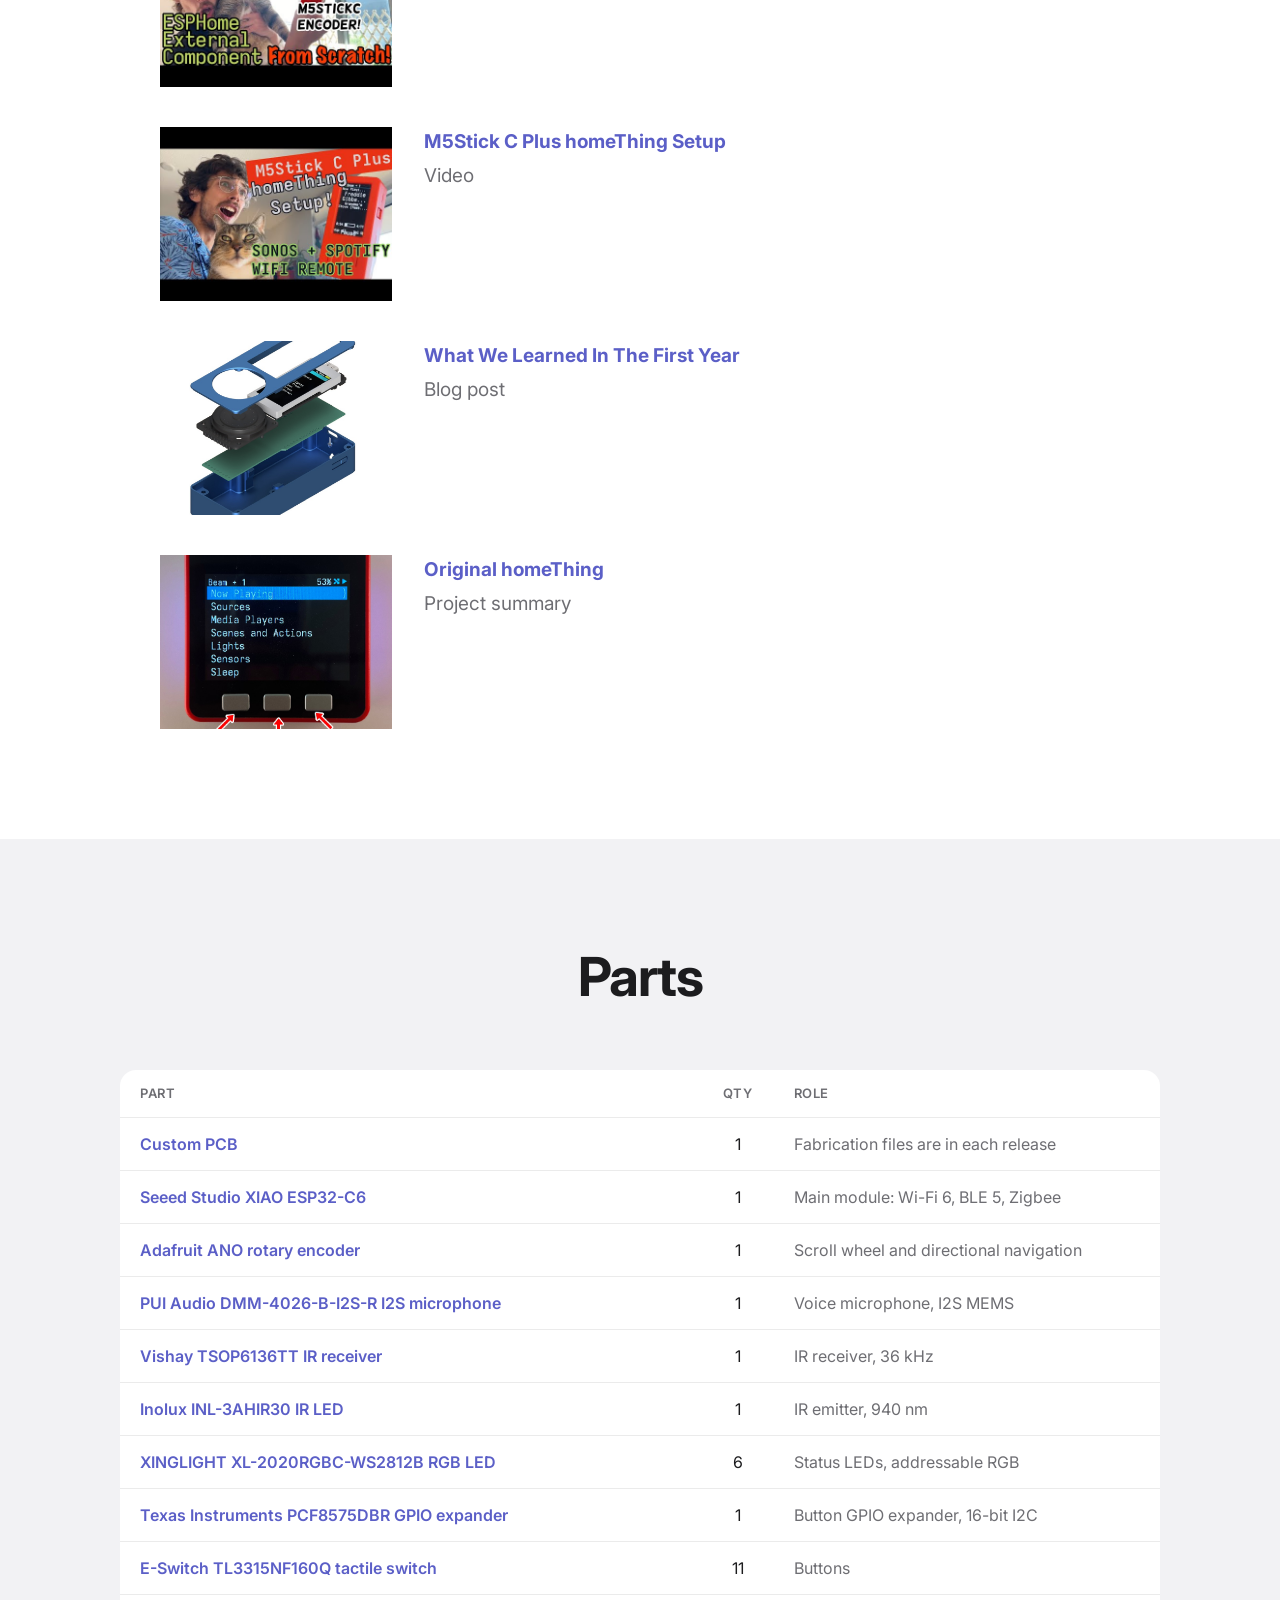
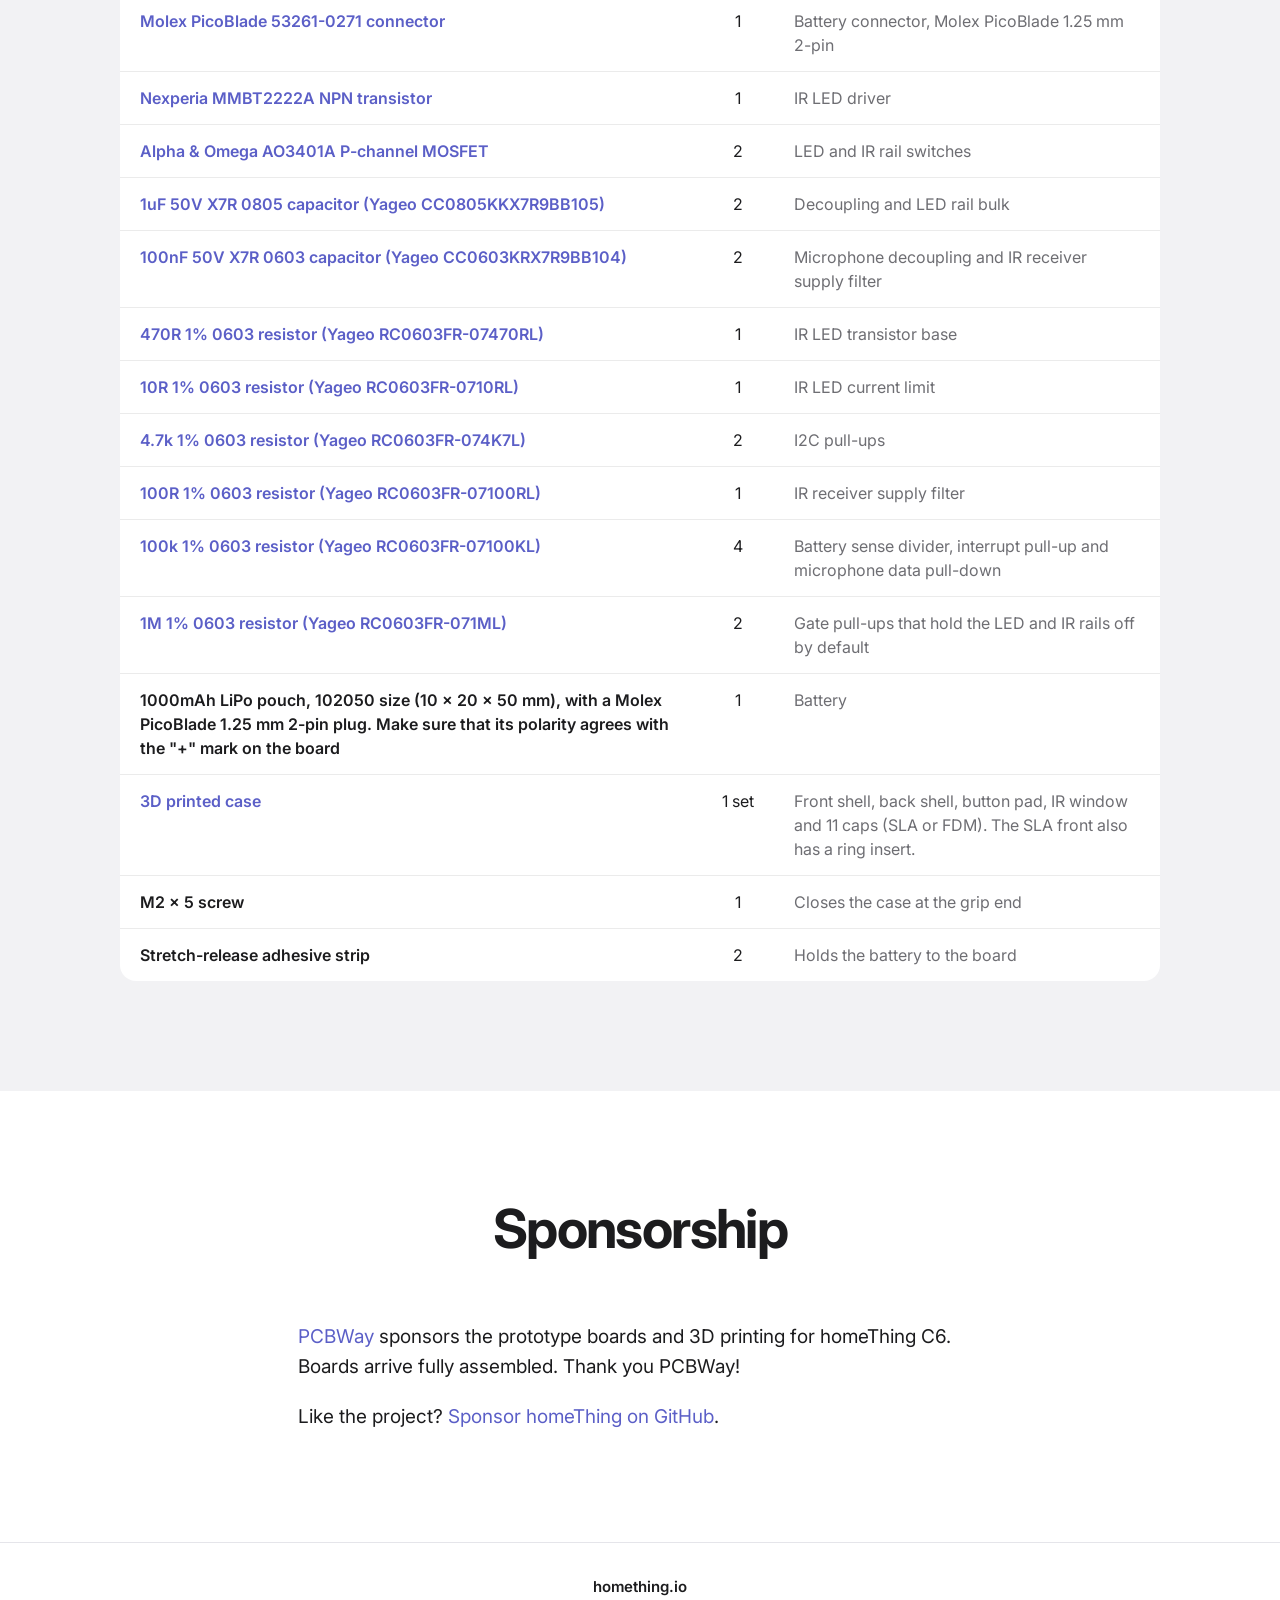
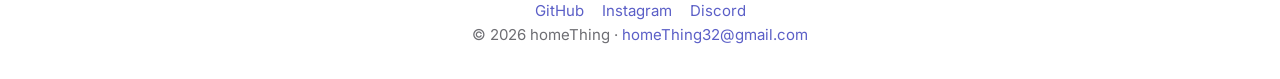
==== commit c4614b67: "Give the site spec list and parts table six status LEDs, because the V3 board carries D2 to D7" ====
--- a/site/index.html
+++ b/site/index.html
@@ -125,7 +125,7 @@
               <li><strong>Processor</strong> Seeed Studio XIAO ESP32-C6</li>
               <li><strong>Infrared</strong> Transmits, receives and learns codes</li>
               <li><strong>Voice</strong> Microphone for the Home Assistant voice assistant</li>
-              <li><strong>Status</strong> 4 RGB LEDs</li>
+              <li><strong>Status</strong> 6 RGB LEDs</li>
               <li><strong>Case</strong> 3D printed, SLA or FDM</li>
               <li><strong>Wireless</strong>
                 <span class="radios">
@@ -293,7 +293,7 @@
               <tr><td><a href="https://www.digikey.com/en/products/detail/pui-audio-inc/DMM-4026-B-I2S-R/11587483" target="_blank" rel="noopener">PUI Audio DMM-4026-B-I2S-R I2S microphone</a></td><td>1</td><td>Voice microphone, I2S MEMS</td></tr>
               <tr><td><a href="https://www.digikey.com/en/products/detail/vishay-semiconductor-opto-division/TSOP6136TT/4075852" target="_blank" rel="noopener">Vishay TSOP6136TT IR receiver</a></td><td>1</td><td>IR receiver, 36 kHz</td></tr>
               <tr><td><a href="https://www.digikey.com/en/products/detail/inolux/INL-3AHIR30/10384806" target="_blank" rel="noopener">Inolux INL-3AHIR30 IR LED</a></td><td>1</td><td>IR emitter, 940 nm</td></tr>
-              <tr><td><a href="https://www.digikey.com/en/products/detail/xinglight/XL-2020RGBC-WS2812B/25672933" target="_blank" rel="noopener">XINGLIGHT XL-2020RGBC-WS2812B RGB LED</a></td><td>4</td><td>Status LEDs, addressable RGB</td></tr>
+              <tr><td><a href="https://www.digikey.com/en/products/detail/xinglight/XL-2020RGBC-WS2812B/25672933" target="_blank" rel="noopener">XINGLIGHT XL-2020RGBC-WS2812B RGB LED</a></td><td>6</td><td>Status LEDs, addressable RGB</td></tr>
               <tr><td><a href="https://www.digikey.com/en/products/detail/texas-instruments/PCF8575DBR/754551" target="_blank" rel="noopener">Texas Instruments PCF8575DBR GPIO expander</a></td><td>1</td><td>Button GPIO expander, 16-bit I2C</td></tr>
               <tr><td><a href="https://www.digikey.com/en/products/detail/e-switch/TL3315NF160Q/1870395" target="_blank" rel="noopener">E-Switch TL3315NF160Q tactile switch</a></td><td>11</td><td>Buttons</td></tr>
               <tr><td><a href="https://www.digikey.com/en/products/detail/molex/0532610271/699107" target="_blank" rel="noopener">Molex PicoBlade 53261-0271 connector</a></td><td>1</td><td>Battery connector, Molex PicoBlade 1.25 mm 2-pin</td></tr>
